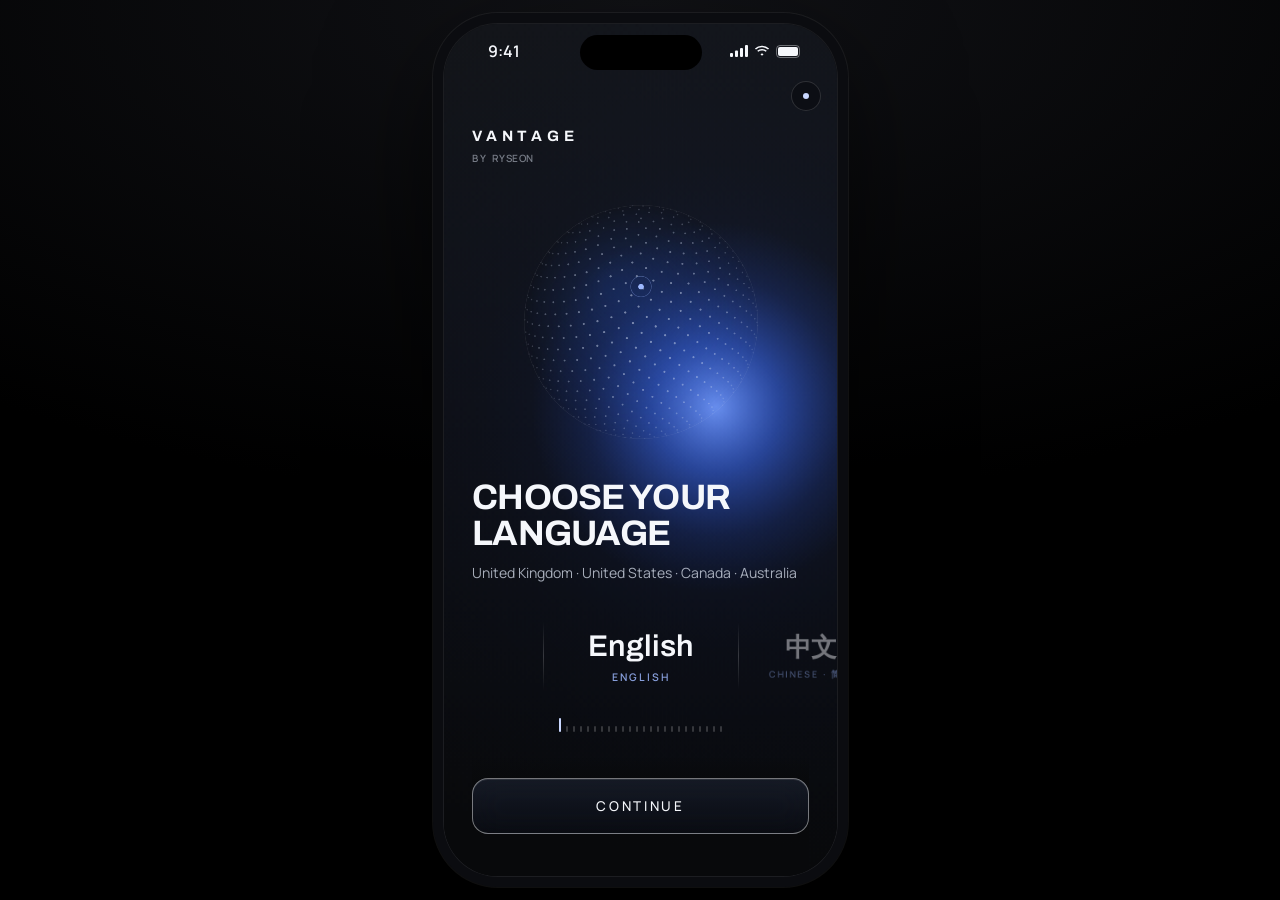
==== vantage/index.html @ ec4f2b40 "VANTAGE: tab bar aligned with the card edges Co-Authored-By: Claude Opus 5.5 <noreply@anthropic.com>" ====
<!doctype html>
<html lang="en">
<head>
<meta charset="utf-8">
<meta name="viewport" content="width=device-width,initial-scale=1,viewport-fit=cover,maximum-scale=1,user-scalable=no">
<meta name="apple-mobile-web-app-capable" content="yes">
<meta name="mobile-web-app-capable" content="yes">
<meta name="apple-mobile-web-app-status-bar-style" content="black-translucent">
<meta name="apple-mobile-web-app-title" content="VANTAGE">
<meta name="theme-color" content="#03050A">
<meta name="robots" content="noindex,nofollow">
<title>VANTAGE</title>
<link rel="manifest" href="manifest.webmanifest">
<link rel="apple-touch-icon" href="icon-180.png?v=3">
<link rel="icon" type="image/png" href="icon-192.png?v=3">
<link rel="preconnect" href="https://fonts.googleapis.com">
<link rel="preconnect" href="https://fonts.gstatic.com" crossorigin>
<link rel="stylesheet" href="https://fonts.googleapis.com/css2?family=Archivo:wght@500;600;700&family=Manrope:wght@400;500;600;700&display=swap">
<style>
/* Home-screen app on newer iPhones (Pro Max): iOS can report a viewport a little shorter than the screen, leaving a black strip at the bottom.
   Size the app to the full screen height instead (same as RYSEON, Ivan 23 Oct). */
html.vantage-fs,html.vantage-fs body{height:var(--app-h)}html.vantage-fs .stage{bottom:auto;height:var(--app-h)}
</style>
<script>
(function(){ function fit(){ try{ var sa=window.navigator.standalone||matchMedia('(display-mode: standalone)').matches; if(!sa) return;
  var port=innerHeight>=innerWidth, sh=port?Math.max(screen.height,screen.width):Math.min(screen.height,screen.width), h=Math.max(innerHeight,sh);
  var r=document.documentElement; r.style.setProperty('--app-h',h+'px'); r.classList.add('vantage-fs') }catch(e){} }
  fit(); addEventListener('resize',fit); addEventListener('orientationchange',function(){ setTimeout(fit,250) }) })();
</script>
<style>
/* VANTAGE — built on the RYSEON design system.
   Layout: desktop = sidebar + portfolio canvas; tablet = icon rail; phone = floating bottom nav (no + button). */
:root{
  --bg:#03050A; --bg-2:#060B18; --navy:#0A1430;
  --card:rgba(255,255,255,.04); --card-2:rgba(255,255,255,.065); --card-solid:#0C1019;
  --line:rgba(255,255,255,.08); --line-2:rgba(255,255,255,.14); --line-3:rgba(255,255,255,.28);
  --text:#F5F7FB; --mut:rgba(200,207,221,.82); --faint:rgba(200,207,221,.55); --ghost:rgba(200,207,221,.32);
  --blue:#1F6BFF; --blue-2:#6F98FF; --blue-3:#9DB8FF; --blue-glow:rgba(31,107,255,.24);
  --warn:#E5484D;
  --font-display:"Archivo","Helvetica Neue",Arial,sans-serif;
  --font-body:"Manrope",-apple-system,"SF Pro Text",system-ui,sans-serif;
  --r-card:20px; --r-btn:16px; --r-sm:12px;
  --ease:cubic-bezier(.2,.7,.2,1);
  color-scheme:dark;
}
*{box-sizing:border-box}
html,body{height:100%}
body{margin:0;background:var(--bg);color:var(--text);font-family:var(--font-body);font-size:15px;line-height:1.45;
  -webkit-font-smoothing:antialiased;overflow:hidden}
button{font:inherit;color:inherit;-webkit-tap-highlight-color:transparent}
button:focus-visible,a:focus-visible,input:focus-visible{outline:1.5px solid var(--blue-3);outline-offset:2px;border-radius:10px}
h1,h2,h3,h4{margin:0;text-wrap:balance}
p{margin:0}
.nb{white-space:nowrap}
.tab{font-variant-numeric:tabular-nums}
.sr{position:absolute;width:1px;height:1px;overflow:hidden;clip:rect(0 0 0 0)}

/* ---------- Living background (RYSEON aura, calmer) ---------- */
.aura{position:absolute;inset:0;z-index:0;overflow:hidden;pointer-events:none;
  background:linear-gradient(180deg,var(--navy) 0%,var(--bg-2) 34%,var(--bg) 68%,#010204 100%)}
.aura i{position:absolute;border-radius:50%;filter:blur(64px);mix-blend-mode:screen;will-change:transform,opacity}
.aura .a1{width:130%;height:60%;left:-45%;top:-24%;background:radial-gradient(closest-side,rgba(38,86,214,.55),rgba(12,40,130,.28) 55%,transparent);animation:fl1 19s ease-in-out infinite alternate,pul 12s ease-in-out infinite alternate}
.aura .a2{width:105%;height:52%;right:-55%;top:-6%;background:radial-gradient(closest-side,rgba(32,74,196,.42),rgba(10,32,110,.2) 60%,transparent);animation:fl2 21s ease-in-out infinite alternate,pul 14s ease-in-out -4s infinite alternate}
.aura .a3{width:125%;height:52%;left:-60%;top:22%;background:radial-gradient(closest-side,rgba(16,42,128,.45),transparent 72%);animation:fl3 16s ease-in-out infinite alternate}
.aura::after{content:"";position:absolute;inset:auto 0 0 0;height:55%;background:linear-gradient(180deg,transparent,rgba(2,3,7,.5))}
.aura.calm{background:linear-gradient(180deg,#070D1E 0%,var(--bg) 46%,#010204 100%)}
.aura.calm .a1{opacity:.42;animation-duration:30s,20s}.aura.calm .a2{opacity:.3}.aura.calm .a3{display:none}
@keyframes fl1{0%{transform:translate3d(0,0,0) scale(1)}50%{transform:translate3d(22%,6%,0) scale(1.1)}100%{transform:translate3d(40%,10%,0) scale(1.04)}}
@keyframes fl2{0%{transform:translate3d(0,0,0) scale(1.05)}50%{transform:translate3d(-26%,12%,0) scale(.94)}100%{transform:translate3d(-46%,14%,0) scale(1)}}
@keyframes fl3{0%{transform:translate3d(0,0,0) scale(.95)}100%{transform:translate3d(50%,4%,0) scale(1.08)}}
@keyframes pul{0%{opacity:.5}100%{opacity:1}}

/* ---------- Motion primitives ---------- */
.rise{animation:rise .9s var(--ease) both}
.d1{animation-delay:.08s}.d2{animation-delay:.5s}.d3{animation-delay:.75s}.d4{animation-delay:.95s}
@keyframes rise{from{opacity:0;transform:translateY(14px)}to{opacity:1;transform:none}}
.fade{animation:fade .45s ease both}
@keyframes fade{from{opacity:0}to{opacity:1}}
.hl .line{display:block;overflow:hidden;padding:.16em 0 .08em;margin:-.16em 0 -.08em}
.hl .li{display:inline-block;animation:lineIn 1.15s cubic-bezier(.16,.84,.24,1) both}
.hl .line:nth-child(2) .li{animation-delay:.2s}.hl .line:nth-child(3) .li{animation-delay:.4s}
@keyframes lineIn{0%{transform:translate3d(0,105%,0);opacity:0;filter:blur(8px)}60%{opacity:1}100%{transform:none;opacity:1;filter:none}}
@media (prefers-reduced-motion:reduce){*,*::before,*::after{animation-duration:.01ms!important;animation-delay:0s!important;transition-duration:.01ms!important}}

/* ---------- Type ---------- */
.display{font:700 clamp(32px,10.4cqw,42px)/.98 var(--font-display);letter-spacing:-.025em;text-transform:uppercase}
.h2{font:700 30px/1 var(--font-display);letter-spacing:-.02em;text-transform:uppercase}
.h3{font:700 19px/1.1 var(--font-display);letter-spacing:-.005em;text-transform:uppercase}
.mlabel{display:flex;align-items:center;gap:6px;font:600 10.5px/1.2 var(--font-body);letter-spacing:.18em;text-transform:uppercase;color:var(--mut)}
.mlabel.acc{color:var(--blue-2)}
.mlabel svg{width:12px;height:12px}
.sub{font:500 15px/1.5 var(--font-body);color:var(--mut)}
.muted{color:var(--mut)}.faint{color:var(--faint)}
.wm{font-weight:600;letter-spacing:.04em}
.wm .on{color:var(--faint)}

/* ---------- Buttons (RYSEON glass) ---------- */
.btn{appearance:none;width:100%;min-height:56px;border-radius:var(--r-btn);border:1px solid rgba(255,255,255,.28);background:transparent;color:var(--text);cursor:pointer;
  font:500 13.5px/1.25 var(--font-body);letter-spacing:.2em;text-transform:uppercase;display:flex;align-items:center;justify-content:center;gap:10px;padding:0 18px;
  transition:transform .15s ease,background-color .25s ease,border-color .25s ease,opacity .2s}
.btn:hover{border-color:rgba(255,255,255,.5)}
.btn:active{transform:scale(.985);background:rgba(255,255,255,.06)}
.btn-primary{border-color:rgba(255,255,255,.44);background:linear-gradient(180deg,rgba(130,165,255,.11),rgba(70,110,230,.035));-webkit-backdrop-filter:blur(16px);backdrop-filter:blur(16px);box-shadow:inset 0 1px 0 rgba(255,255,255,.1)}
.btn-primary:hover{border-color:rgba(255,255,255,.62)}
.btn-blue{border-color:var(--blue);background:var(--blue);color:#fff;box-shadow:0 10px 30px rgba(31,107,255,.28)}
.btn-blue:hover{border-color:#3C7FFF;background:#3C7FFF}
.btn-quiet{border-color:rgba(255,255,255,.22);background:rgba(255,255,255,.025);-webkit-backdrop-filter:blur(16px);backdrop-filter:blur(16px)}
.btn[disabled]{opacity:.38;pointer-events:none}
.btn svg{width:18px;height:18px;flex:none}
.btn-sm{min-height:42px;width:auto;border-radius:12px;font-size:11.5px;letter-spacing:.16em;padding:0 16px}
.link{border:0;background:none;padding:0;cursor:pointer;color:var(--blue-2);font:600 13.5px/1.2 var(--font-body)}
.link:hover{color:var(--blue-3)}
.textbtn{border:0;background:none;padding:8px 0;cursor:pointer;font:600 11px/1 var(--font-body);letter-spacing:.2em;text-transform:uppercase;color:var(--mut)}
.textbtn:hover{color:var(--text)}
.iconbtn{width:40px;height:40px;flex:none;border-radius:12px;border:1px solid var(--line);background:var(--card);display:grid;place-items:center;cursor:pointer;color:var(--text);transition:border-color .2s}
.iconbtn:hover{border-color:var(--line-2)}
.iconbtn svg{width:18px;height:18px}

/* ---------- Cards ---------- */
.card{border-radius:var(--r-card);border:1px solid var(--line);background:var(--card);padding:18px}
.card.glass{border-color:rgba(255,255,255,.12);background:linear-gradient(160deg,rgba(255,255,255,.07),rgba(255,255,255,.02) 60%);-webkit-backdrop-filter:blur(20px);backdrop-filter:blur(20px);box-shadow:inset 0 1px 0 rgba(255,255,255,.06)}
.card.focus{border-color:rgba(31,107,255,.45);background:linear-gradient(155deg,rgba(31,107,255,.22),rgba(255,255,255,.03) 58%)}
.card.tap{cursor:pointer;transition:border-color .25s ease,transform .25s var(--ease),background-color .25s}
.card.tap:hover{border-color:var(--line-2);transform:translateY(-2px)}
.card.tap:active{transform:scale(.992)}
.ai{padding:2px 0 2px 14px;box-shadow:inset 2px 0 0 rgba(127,162,255,.75)}
.ai p{margin-top:8px;font:500 15px/1.5 var(--font-body);color:#D5DBE6}
.ai .src{margin-top:8px;font:500 12px/1.3 var(--font-body);color:var(--faint)}
.hr{height:1px;background:var(--line);border:0;margin:0}

/* avatar monogram */
.ava{--s:44px;width:var(--s);height:var(--s);flex:none;border-radius:50%;display:grid;place-items:center;position:relative;overflow:hidden;
  font:700 calc(var(--s)*.34)/1 var(--font-display);letter-spacing:.01em;color:#fff;text-transform:uppercase;
  background:radial-gradient(120% 120% at 30% 20%,hsl(var(--h,222) 60% 42%),hsl(var(--h,222) 55% 16%) 70%);border:1px solid rgba(255,255,255,.16)}
.ava.lg{--s:84px}.ava.xl{--s:104px}.ava.sm{--s:32px}.ava.xs{--s:24px;border-width:1px}
.ava.locked{filter:blur(0);background:rgba(255,255,255,.05);color:var(--faint)}
.ava.ended{background:rgba(255,255,255,.04);color:var(--ghost);border-style:dashed}

/* level ladder — clean text + 5 hairline steps, no medals */
.ladder{display:flex;gap:4px}
.ladder i{width:16px;height:3px;border-radius:2px;background:rgba(255,255,255,.14)}
.ladder i.on{background:var(--blue)}
.ladder.lg i{width:28px;height:4px}
.lvl{font:700 15px/1 var(--font-display);letter-spacing:.02em;text-transform:uppercase}

/* pills */
.pill{display:inline-flex;align-items:center;gap:6px;height:24px;padding:0 10px;border-radius:12px;border:1px solid var(--line-2);font:600 10px/1 var(--font-body);letter-spacing:.14em;text-transform:uppercase;color:var(--mut);white-space:nowrap}
.pill.blue{border-color:rgba(111,152,255,.45);color:var(--blue-3);background:rgba(31,107,255,.1)}
.pill.solid{border-color:transparent;background:rgba(255,255,255,.08);color:var(--text)}
.pill .dot{width:6px;height:6px;border-radius:50%;background:currentColor}
.dotnew{width:7px;height:7px;border-radius:50%;background:var(--blue);box-shadow:0 0 0 3px rgba(31,107,255,.18);flex:none}

/* segmented control (RYSEON progress) */
.seg{display:inline-grid;grid-auto-flow:column;grid-auto-columns:1fr;gap:4px;padding:4px;border-radius:14px;border:1px solid var(--line);background:var(--card)}
.seg button{height:36px;min-width:72px;padding:0 14px;border:0;border-radius:10px;background:transparent;color:var(--mut);font:600 13.5px/1 var(--font-body);cursor:pointer;transition:background-color .25s,color .25s}
.seg button[aria-selected=true]{background:#F5F7FB;color:#0A0B0D}

/* chips */
.chips{display:flex;gap:8px;overflow-x:auto;scrollbar-width:none;padding:2px 0}
.chips::-webkit-scrollbar{display:none}
.chip{flex:none;height:36px;padding:0 14px;border-radius:18px;border:1px solid var(--line-2);background:transparent;color:var(--mut);font:600 13px/1 var(--font-body);cursor:pointer;display:flex;align-items:center;gap:8px;white-space:nowrap;transition:all .2s}
.chip:hover{color:var(--text)}
.chip[aria-pressed=true]{border-color:rgba(111,152,255,.6);color:var(--text);background:rgba(31,107,255,.14)}
.chip .ava{--s:20px;font-size:8px}

/* inputs */
.field{display:flex;align-items:center;gap:12px;height:56px;padding:0 16px;border-radius:var(--r-btn);border:1px solid var(--line-2);background:rgba(255,255,255,.04);transition:border-color .2s}
.field:focus-within{border-color:rgba(111,152,255,.7);box-shadow:0 0 0 4px rgba(31,107,255,.12)}
.field svg{width:20px;height:20px;flex:none;color:var(--mut)}
.field input{flex:1;min-width:0;border:0;background:transparent;color:var(--text);font:500 16px/1.3 var(--font-body);outline:none}
.field input::placeholder{color:var(--faint)}
.field.sm{height:46px;border-radius:14px}
.lbl-in{display:flex;flex-direction:column;gap:8px}

/* ================= ONBOARDING ================= */
.ob{position:fixed;inset:0;z-index:20;overflow:hidden}
.ob-col{position:relative;z-index:2;height:100%;max-width:460px;margin:0 auto;display:flex;flex-direction:column;
  padding:max(calc(var(--sat) + 54px),64px) max(28px,env(safe-area-inset-right,0px)) calc(var(--sab) + 34px) max(28px,env(safe-area-inset-left,0px));overflow-y:auto;scrollbar-width:none}
.ob-col::-webkit-scrollbar{display:none}
.ob-top{position:absolute;z-index:3;top:max(calc(var(--sat) + 8px),14px);left:0;right:0;height:44px;display:flex;align-items:center;justify-content:space-between;padding:0 16px;max-width:460px;margin:0 auto}
.back{width:44px;height:44px;display:grid;place-items:center;border:0;background:transparent;color:rgba(245,247,251,.6);cursor:pointer;border-radius:12px}
.back:hover{color:var(--text)}
.back svg{width:22px;height:22px}
.ob-steps{display:flex;gap:5px}
.ob-steps i{width:18px;height:3px;border-radius:2px;background:rgba(255,255,255,.14);transition:background .4s}
.ob-steps i.on{background:var(--blue)}
.ob-body{margin-top:auto;display:flex;flex-direction:column;gap:22px}
.ob-body.top{margin-top:8px}
.ob-act{margin-top:40px;display:flex;flex-direction:column;gap:12px}
.ob-foot{text-align:center;font:500 13.5px/1.4 var(--font-body);color:var(--mut);margin-top:6px}
.ob-foot .link{margin-left:6px}
.logo{display:block;width:76px;height:auto;border-radius:18px}
.logo.sm{width:40px;border-radius:10px}
.ob-brand{display:flex;align-items:center;gap:14px}
.ob-brand .wm-v{font:700 15px/1 var(--font-display);letter-spacing:.32em;text-transform:uppercase}
.ob-brand small{display:block;margin-top:6px;font:600 10px/1 var(--font-body);letter-spacing:.2em;text-transform:uppercase;color:var(--faint)}

/* language rail (RYSEON) */
.lang-head h1{font:700 clamp(30px,9cqw,38px)/1 var(--font-display);letter-spacing:-.02em;text-transform:uppercase;transition:opacity .25s}
.lang-region{margin-top:12px;min-height:20px;font-size:14px;color:var(--mut)}
.lang-rail{position:relative;margin:30px -28px 0}
.lang-track{display:flex;overflow-x:auto;scroll-snap-type:x mandatory;scrollbar-width:none;padding:6px calc(50% - 85px)}
.lang-track::-webkit-scrollbar{display:none}
.lang-item{flex:none;width:170px;scroll-snap-align:center;border:0;background:transparent;color:var(--text);cursor:pointer;display:flex;flex-direction:column;align-items:center;gap:9px;padding:10px 0;opacity:.32;transform:scale(.86);transition:opacity .3s,transform .3s}
.lang-item.on{opacity:1;transform:none}
.lang-item b{font:600 30px/1.1 var(--font-display);white-space:nowrap}
.lang-item small{font:600 10.5px/1 var(--font-body);letter-spacing:.2em;text-transform:uppercase;color:rgba(157,184,255,.85);white-space:nowrap}
.lang-rail::before,.lang-rail::after{content:"";position:absolute;top:8px;bottom:8px;width:1px;left:calc(50% - 98px);background:linear-gradient(180deg,transparent,rgba(255,255,255,.18),transparent)}
.lang-rail::after{left:auto;right:calc(50% - 98px)}
.lang-dial{display:flex;justify-content:center;align-items:flex-end;gap:5px;height:14px;margin-top:20px}
.lang-dial i{width:2px;height:6px;border-radius:1px;background:rgba(255,255,255,.18);transition:height .3s,background-color .3s}
.lang-dial i.on{height:14px;background:#C9D7FF}
.lang-globe{flex:1 1 auto;display:flex;align-items:center;justify-content:center;min-height:120px}
.lang-globe svg{width:min(300px,80%);height:auto;opacity:.9}

/* intro visual */
.ob-visual{flex:1 0 auto;display:flex;align-items:center;justify-content:center;padding:20px 0 0;min-height:180px}
.ob-visual svg{width:100%;max-width:340px;height:auto;overflow:visible}
.draw{stroke-dasharray:1;stroke-dashoffset:1;animation:draw 2.4s cubic-bezier(.45,0,.2,1) var(--d,0s) forwards}
@keyframes draw{to{stroke-dashoffset:0}}
.nodein{opacity:0;animation:fade .8s ease var(--d,0s) forwards}
.concepts{position:relative;list-style:none;margin:4px 0 0;padding:0 0 0 22px;display:flex;flex-direction:column;gap:12px}
.concepts::before{content:"";position:absolute;left:3.5px;top:7px;bottom:7px;width:1px;background:linear-gradient(180deg,rgba(157,184,255,.55),rgba(245,247,251,.12));transform-origin:top;animation:rail .9s linear .9s both}
@keyframes rail{from{transform:scaleY(0)}to{transform:none}}
.concepts li{position:relative;font:600 12.5px/1.2 var(--font-body);letter-spacing:.16em;text-transform:uppercase;color:rgba(214,220,232,.9);animation:rise .9s var(--ease) both;animation-delay:calc(1s + var(--i,0)*.2s)}
.concepts li::before{content:"";position:absolute;left:-22px;top:3px;width:8px;height:8px;border-radius:50%;background:var(--bg);box-shadow:inset 0 0 0 1.5px var(--blue-3)}

/* role cards */
.roles{display:grid;grid-template-columns:1fr 1fr;gap:12px}
.role{position:relative;display:flex;flex-direction:column;align-items:flex-start;gap:12px;min-height:132px;padding:16px;border-radius:20px;border:1px solid var(--line-2);
  background:rgba(255,255,255,.03);-webkit-backdrop-filter:blur(16px);backdrop-filter:blur(16px);cursor:pointer;text-align:left;transition:border-color .25s,background-color .25s,transform .2s}
.role:hover{border-color:rgba(255,255,255,.3)}
.role svg{width:24px;height:24px;color:var(--text);opacity:.9}
.role b{margin-top:auto;font:700 16px/1 var(--font-display);letter-spacing:.04em;text-transform:uppercase}
.role span{font:500 12.5px/1.35 var(--font-body);color:var(--mut)}
.role[aria-checked=true]{border-color:rgba(111,152,255,.75);background:linear-gradient(155deg,rgba(31,107,255,.22),rgba(255,255,255,.03) 62%)}
.role[aria-checked=true] svg{color:var(--blue-3)}
.role .tick{position:absolute;top:14px;right:14px;width:20px;height:20px;border-radius:50%;border:1px solid var(--line-2);display:grid;place-items:center}
.role[aria-checked=true] .tick{background:var(--blue);border-color:var(--blue)}
.role .tick svg{width:12px;height:12px;opacity:0;color:#fff}
.role[aria-checked=true] .tick svg{opacity:1}
.note{font:500 12.5px/1.45 var(--font-body);color:var(--faint)}

/* how it works */
.how{list-style:none;margin:0;padding:0;display:flex;flex-direction:column;position:relative}
.how::before{content:"";position:absolute;left:21px;top:30px;bottom:30px;width:1px;background:linear-gradient(180deg,rgba(111,152,255,.6),rgba(111,152,255,.12));transform-origin:top;animation:rail 1.2s ease .6s both}
.how li{display:flex;gap:18px;align-items:flex-start;padding:12px 0;animation:rise .9s var(--ease) both;animation-delay:calc(.4s + var(--i)*.22s)}
.how .n{position:relative;z-index:1;width:43px;height:43px;flex:none;border-radius:50%;display:grid;place-items:center;background:var(--bg-2);border:1px solid rgba(111,152,255,.5);color:var(--blue-3)}
.how .n svg{width:19px;height:19px}
.how b{display:block;font:700 22px/1 var(--font-display);text-transform:uppercase;letter-spacing:-.005em;margin-top:3px}
.how p{margin-top:6px;font:500 14.5px/1.45 var(--font-body);color:var(--mut)}
.control{display:flex;gap:14px;align-items:flex-start;padding:18px;border-radius:20px;border:1px solid rgba(31,107,255,.45);background:linear-gradient(155deg,rgba(31,107,255,.2),rgba(255,255,255,.02) 62%)}
.control svg{width:26px;height:26px;flex:none;color:var(--blue-3);margin-top:2px}
.control b{display:block;font:700 18px/1.05 var(--font-display);text-transform:uppercase;letter-spacing:.01em}
.control p{margin-top:7px;font:500 13.5px/1.45 var(--font-body);color:var(--mut)}

/* auth */
.btn-auth{position:relative;letter-spacing:.12em;font-size:13px;padding-left:50px}
.btn-auth .ico{position:absolute;left:20px;width:19px;height:19px}

/* search results */
.results{display:flex;flex-direction:column;gap:10px}
.res{display:flex;align-items:center;gap:14px;padding:14px;border-radius:18px;border:1px solid var(--line);background:var(--card);cursor:pointer;text-align:left;width:100%;transition:border-color .2s,background-color .2s}
.res:hover{border-color:var(--line-2);background:var(--card-2)}
.res .t{flex:1;min-width:0}
.res b{display:block;font:600 16px/1.2 var(--font-body)}
.res small{display:block;margin-top:4px;font:500 13px/1.3 var(--font-body);color:var(--mut);white-space:nowrap;overflow:hidden;text-overflow:ellipsis}
.res .id{font:600 10.5px/1 var(--font-body);letter-spacing:.14em;color:var(--faint);margin-top:6px;display:block}
.res .chev{width:18px;height:18px;color:var(--faint);flex:none}
.res .st{flex:none}
.empty-s{padding:26px 18px;border-radius:20px;border:1px dashed var(--line-2);text-align:center;display:flex;flex-direction:column;align-items:center;gap:10px}
.empty-s svg{width:30px;height:30px;color:var(--mut)}
.empty-s b{font:700 18px/1.1 var(--font-display);text-transform:uppercase}
.empty-s p{font:500 14px/1.45 var(--font-body);color:var(--mut);max-width:34ch}

/* identity card (pre-approval) */
.idcard{padding:20px;border-radius:22px;border:1px solid rgba(255,255,255,.12);background:linear-gradient(160deg,rgba(255,255,255,.07),rgba(255,255,255,.02) 60%)}
.idcard .who{display:flex;align-items:center;gap:16px}
.idcard .nm{font:700 22px/1.05 var(--font-display);text-transform:uppercase;letter-spacing:-.01em}
.idcard .tag{display:block;margin-top:7px;font:600 10.5px/1 var(--font-body);letter-spacing:.2em;text-transform:uppercase;color:rgba(157,184,255,.85)}
.idcard dl{display:grid;grid-template-columns:1fr 1fr;gap:14px 18px;margin:18px 0 0;padding-top:16px;border-top:1px solid var(--line)}
.idcard dt{font:600 10.5px/1 var(--font-body);letter-spacing:.18em;text-transform:uppercase;color:var(--faint);margin-bottom:6px}
.idcard dd{margin:0;font-size:15px;line-height:1.3}
.relgrid{display:grid;grid-template-columns:1fr 1fr;gap:10px}
.rel{height:52px;border-radius:14px;border:1px solid var(--line-2);background:rgba(255,255,255,.025);cursor:pointer;font:600 12px/1 var(--font-body);letter-spacing:.16em;text-transform:uppercase;color:var(--mut);transition:all .2s}
.rel[aria-checked=true]{border-color:rgba(111,152,255,.75);color:var(--text);background:rgba(31,107,255,.16)}

/* waiting / connected states */
.state{display:flex;flex-direction:column;align-items:center;text-align:center;gap:18px}
.orbit{position:relative;width:180px;height:180px;display:grid;place-items:center;margin:0 auto}
.orbit .ava{--s:96px}
.orbit .ring{position:absolute;inset:0;border-radius:50%;border:1px solid rgba(111,152,255,.4);animation:ring 3.4s ease-out infinite}
.orbit .ring:nth-child(2){animation-delay:1.13s}.orbit .ring:nth-child(3){animation-delay:2.26s}
@keyframes ring{0%{transform:scale(.55);opacity:.8}100%{transform:scale(1.15);opacity:0}}
.orbit .lock{position:absolute;right:38px;bottom:38px;width:30px;height:30px;border-radius:50%;background:var(--bg-2);border:1px solid var(--line-2);display:grid;place-items:center;z-index:2}
.orbit .lock svg{width:14px;height:14px;color:var(--mut)}
.orbit.done .ring{border-color:rgba(111,152,255,.7);animation:none;transform:scale(.72);opacity:1}
.orbit.done .ring:nth-child(2){transform:scale(.9);opacity:.35}.orbit.done .ring:nth-child(3){transform:scale(1.08);opacity:.12}
.orbit .ok{position:absolute;right:38px;bottom:38px;width:30px;height:30px;border-radius:50%;background:var(--blue);display:grid;place-items:center;z-index:2;animation:pop .6s var(--ease) .3s both}
.orbit .ok svg{width:15px;height:15px;color:#fff}
@keyframes pop{from{transform:scale(0)}to{transform:scale(1)}}
.locked-list{width:100%;display:flex;flex-direction:column;border-radius:18px;border:1px solid var(--line);overflow:hidden;text-align:left}
.locked-list div{display:flex;align-items:center;justify-content:space-between;gap:12px;padding:13px 16px;border-top:1px solid var(--line);font:500 14px/1.2 var(--font-body);color:var(--faint)}
.locked-list div:first-child{border-top:0}
.locked-list i{display:block;height:8px;width:var(--w,60px);border-radius:4px;background:rgba(255,255,255,.06)}
.locked-list svg{width:14px;height:14px;color:var(--ghost)}

/* ================= APP SHELL ================= */
.shell{position:fixed;inset:0;z-index:5;display:grid;grid-template-columns:256px 1fr}
.side{position:relative;z-index:3;display:flex;flex-direction:column;gap:6px;padding:calc(var(--sat) + 22px) 14px 18px max(14px,env(safe-area-inset-left,0px));border-right:1px solid var(--line);background:rgba(4,7,15,.72);-webkit-backdrop-filter:blur(24px);backdrop-filter:blur(24px);overflow-y:auto;scrollbar-width:none}
.side::-webkit-scrollbar{display:none}
.side-brand{display:flex;align-items:center;gap:12px;padding:4px 8px 22px}
.side-brand .wm-v{font:700 13.5px/1 var(--font-display);letter-spacing:.3em;text-transform:uppercase}
.side-brand small{display:block;margin-top:5px;font:600 9.5px/1 var(--font-body);letter-spacing:.18em;text-transform:uppercase;color:var(--faint)}
.snav{display:flex;flex-direction:column;gap:2px}
.snav button{display:flex;align-items:center;gap:14px;height:46px;padding:0 12px;border:0;border-radius:12px;background:transparent;color:rgba(200,207,221,.66);font:600 14px/1 var(--font-body);cursor:pointer;text-align:left;transition:color .2s,background-color .2s}
.snav button:hover{color:var(--text);background:rgba(255,255,255,.03)}
.snav button[aria-current=page]{color:var(--blue-2)}
.snav svg{width:22px;height:22px;flex:none}
.snav .cnt{margin-left:auto;font:600 11.5px/1 var(--font-body);color:var(--faint)}
.snav .ava{--s:22px;font-size:8px}
.snav button[aria-current=page] .ava{border-color:var(--blue-2)}
.side-sec{margin-top:22px;padding:0 12px 8px;display:flex;align-items:center;justify-content:space-between}
.side-list{display:flex;flex-direction:column;gap:2px}
.side-list button{display:flex;align-items:center;gap:11px;padding:7px 10px;border:0;border-radius:12px;background:transparent;cursor:pointer;text-align:left;color:var(--mut);transition:background-color .2s,color .2s}
.side-list button:hover{background:rgba(255,255,255,.03);color:var(--text)}
.side-list button[aria-current=true]{background:rgba(31,107,255,.12);color:var(--text)}
.side-list .ava{--s:30px}
.side-list .t{min-width:0;flex:1}
.side-list b{display:block;font:600 13.5px/1.2 var(--font-body);white-space:nowrap;overflow:hidden;text-overflow:ellipsis}
.side-list small{display:block;font:500 11.5px/1.2 var(--font-body);color:var(--faint);white-space:nowrap;overflow:hidden;text-overflow:ellipsis;margin-top:2px}
.side-list .pend{opacity:.7}
.side-req{margin-top:10px;display:flex;align-items:center;gap:10px;height:42px;padding:0 12px;border-radius:12px;border:1px dashed var(--line-2);background:transparent;color:var(--mut);cursor:pointer;font:600 12.5px/1 var(--font-body);transition:all .2s}
.side-req:hover{color:var(--text);border-color:var(--line-3)}
.side-req svg{width:16px;height:16px}
.side-foot{margin-top:auto;padding:18px 10px 0;font:500 11.5px/1.45 var(--font-body);color:var(--faint)}
.side-foot b{color:var(--mut);font-weight:600}

.main{position:relative;z-index:2;overflow-y:auto;overflow-x:hidden;scroll-behavior:smooth;-webkit-overflow-scrolling:touch}
.page{max-width:1180px;margin:0 auto;padding-block:calc(var(--sat) + 34px) 64px;padding-left:max(40px,env(safe-area-inset-left,0px));padding-right:max(40px,env(safe-area-inset-right,0px));display:flex;flex-direction:column;gap:22px}
.page.narrow{max-width:760px}
.ptop{display:flex;align-items:flex-end;justify-content:space-between;gap:16px;flex-wrap:wrap}
.ptop .t{min-width:0}
.ptitle{font:700 38px/1 var(--font-display);letter-spacing:-.02em;text-transform:uppercase}
.psub{margin-top:9px;font:500 15px/1.4 var(--font-body);color:var(--mut)}
.sec-h{display:flex;align-items:baseline;justify-content:space-between;gap:12px;margin-top:10px}
.sec-h .h3{font-size:18px}

/* bottom nav (phone) — RYSEON hnav, five tabs, no + */
.bnav{display:none;position:fixed;z-index:30;left:max(14px,env(safe-area-inset-left,0px));right:max(14px,env(safe-area-inset-right,0px));bottom:calc(var(--sab) + 14px);height:64px;padding:0 4px;border-radius:32px;border:1px solid var(--line);
  background:rgba(22,23,27,.74);-webkit-backdrop-filter:blur(24px) saturate(140%);backdrop-filter:blur(24px) saturate(140%);box-shadow:0 10px 30px rgba(0,0,0,.4)}
.bnav button{flex:1;display:flex;flex-direction:column;align-items:center;justify-content:center;gap:5px;border:0;background:transparent;cursor:pointer;color:rgba(200,207,221,.6);font:600 10px/1 var(--font-body);letter-spacing:.02em;transition:color .2s;min-width:0}
.bnav svg{width:22px;height:22px}
.bnav button[aria-current=page]{color:var(--blue-2)}
.bnav .ava{--s:23px;font-size:8.5px}
.bnav button[aria-current=page] .ava{border-color:var(--blue-2)}
.mtop{display:none}

/* tablet: icon rail */
@container (max-width:1100px){
  .shell{grid-template-columns:84px 1fr}
  .side{padding-left:10px;padding-right:10px;align-items:center}
  .side-brand{padding:0 0 18px}.side-brand .t{display:none}
  .snav button{flex-direction:column;justify-content:center;gap:6px;height:62px;width:64px;padding:0;font-size:10px}
  .snav .cnt,.side-sec,.side-list .t,.side-foot,.side-req span{display:none}
  .side-list button{padding:6px;justify-content:center}
  .side-list{margin-top:14px;padding-top:14px;border-top:1px solid var(--line)}
  .side-req{width:44px;padding:0;justify-content:center}
  .page{padding-left:max(28px,env(safe-area-inset-left,0px));padding-right:max(28px,env(safe-area-inset-right,0px))}
}
/* phone */
@container (max-width:760px){
  body{font-size:14.5px}
  .shell{grid-template-columns:1fr}
  .side{display:none}
  .bnav{display:flex}
  .page{padding-block:calc(var(--sat) + 18px) calc(var(--sab) + 110px);padding-left:max(18px,env(safe-area-inset-left,0px));padding-right:max(18px,env(safe-area-inset-right,0px));gap:18px}
  .ptitle{font-size:32px}
  .mtop{display:flex;align-items:center;justify-content:space-between;gap:10px;min-height:40px}
  .mtop .logo{width:32px;border-radius:8px}
  .h2{font-size:26px}
}

/* ================= HOME ================= */
.greet{font:600 13px/1.25 var(--font-body);letter-spacing:.16em;text-transform:uppercase}
.home-hero{display:flex;align-items:flex-end;justify-content:space-between;gap:20px;flex-wrap:wrap}
.count{display:flex;align-items:baseline;gap:12px}
.count b{font:700 64px/.9 var(--font-display);letter-spacing:-.03em;font-variant-numeric:tabular-nums}
.count span{font:600 12px/1 var(--font-body);letter-spacing:.2em;text-transform:uppercase;color:var(--mut)}
.glance{display:grid;grid-template-columns:1.35fr 1fr 1fr;gap:12px}
.gl{display:flex;flex-direction:column;gap:12px;padding:18px 18px 16px;border-radius:20px;border:1px solid var(--line);background:var(--card);text-align:left;cursor:pointer;transition:border-color .2s}
.gl:hover{border-color:var(--line-2)}
.gl.focus{border-color:rgba(31,107,255,.45);background:linear-gradient(155deg,rgba(31,107,255,.2),rgba(255,255,255,.03) 58%)}
.gl .row{display:flex;gap:22px;flex-wrap:wrap}
.gl .kv b{display:block;font:700 30px/1 var(--font-display);font-variant-numeric:tabular-nums}
.gl .kv span{display:block;margin-top:6px;font:500 13px/1.2 var(--font-body);color:var(--mut)}
.gl .big{font:700 30px/1 var(--font-display);font-variant-numeric:tabular-nums}
.gl .big small{font:500 14px/1.2 var(--font-body);color:var(--mut);margin-left:8px;letter-spacing:0}
.gl .ln{font:500 13px/1.4 var(--font-body);color:var(--mut)}
@container (max-width:900px){.glance{grid-template-columns:1fr 1fr}.glance .gl:first-child{grid-column:1/-1}}
@container (max-width:760px){.count b{font-size:52px}}

/* athlete cards */
.agrid{display:grid;grid-template-columns:repeat(auto-fill,minmax(300px,1fr));gap:14px}
.acard{position:relative;display:flex;flex-direction:column;gap:16px;padding:18px;border-radius:22px;border:1px solid var(--line);background:linear-gradient(170deg,rgba(255,255,255,.055),rgba(255,255,255,.015) 70%);cursor:pointer;text-align:left;
  transition:border-color .3s,transform .3s var(--ease),box-shadow .3s;overflow:hidden}
.acard::before{content:"";position:absolute;inset:-1px;border-radius:inherit;background:radial-gradient(80% 60% at 10% 0%,rgba(31,107,255,.14),transparent 60%);opacity:0;transition:opacity .35s;pointer-events:none}
.acard:hover{border-color:rgba(111,152,255,.35);transform:translateY(-3px);box-shadow:0 18px 40px rgba(0,0,0,.35)}
.acard:hover::before{opacity:1}
.acard .who{position:relative;display:flex;align-items:center;gap:14px}
.acard .who .t{min-width:0;flex:1}
.acard .nm{display:block;font:700 20px/1.05 var(--font-display);text-transform:uppercase;letter-spacing:-.01em;white-space:nowrap;overflow:hidden;text-overflow:ellipsis}
.acard .meta{display:block;margin-top:6px;font:500 13px/1.3 var(--font-body);color:var(--mut);white-space:nowrap;overflow:hidden;text-overflow:ellipsis}
.acard .lvl{white-space:nowrap}
.acard .lvrow{position:relative;display:flex;align-items:center;justify-content:space-between;gap:10px;padding:12px 0 0;border-top:1px solid var(--line)}
.acard .facts{position:relative;display:grid;grid-template-columns:1fr 1fr;gap:12px}
.fact .mlabel{font-size:9.5px;margin-bottom:6px;color:var(--faint)}
.fact b{display:block;font:600 14px/1.25 var(--font-body)}
.fact span{display:block;font:500 12.5px/1.3 var(--font-body);color:var(--mut);margin-top:2px}
.fact.match b{color:var(--text)}
.acard .trend{font:600 12px/1 var(--font-body);color:var(--blue-2)}
.acard .trend.st{color:var(--mut)}
.acard.feature{padding:24px;gap:20px}
.acard.feature .nm{font-size:28px}
.acard.feature .ava{--s:72px}
.spark{width:84px;height:26px;display:block}
.spark path.l{fill:none;stroke:var(--blue-2);stroke-width:1.6;stroke-linecap:round;stroke-linejoin:round}
.spark path.a{fill:url(#sg);opacity:.5}
.spark circle{fill:var(--text)}

/* status rows (pending / declined / ended) */
.req{display:flex;align-items:center;gap:14px;padding:14px 16px;border-radius:18px;border:1px solid var(--line);background:rgba(255,255,255,.02)}
.req .t{flex:1;min-width:0}
.req b{display:block;font:600 15px/1.2 var(--font-body)}
.req p{margin-top:4px;font:500 13px/1.4 var(--font-body);color:var(--mut)}
.req .acts{display:flex;gap:6px;flex:none}
.req.pending{border-style:dashed;border-color:rgba(111,152,255,.35)}
.reqs{display:flex;flex-direction:column;gap:10px}

/* list view rows */
.alist{display:flex;flex-direction:column;border-radius:20px;border:1px solid var(--line);overflow:hidden;background:var(--card)}
.arow{display:grid;grid-template-columns:minmax(220px,1.6fr) 1fr 1.2fr 1.2fr 92px 20px;align-items:center;gap:16px;padding:12px 18px;border:0;border-top:1px solid var(--line);background:transparent;text-align:left;cursor:pointer;color:var(--text);transition:background-color .2s}
.arow:first-child{border-top:0}
.arow:hover{background:rgba(255,255,255,.03)}
.arow .who{display:flex;align-items:center;gap:12px;min-width:0}
.arow .who b{display:block;font:600 14.5px/1.2 var(--font-body);white-space:nowrap;overflow:hidden;text-overflow:ellipsis}
.arow .who small,.arow .c small{display:block;font:500 12px/1.3 var(--font-body);color:var(--faint);white-space:nowrap;overflow:hidden;text-overflow:ellipsis;margin-top:2px}
.arow .c{min-width:0;font:500 13.5px/1.3 var(--font-body)}
.arow .c span{display:block;white-space:nowrap;overflow:hidden;text-overflow:ellipsis}
.arow .ava{--s:36px}
.arow svg.chev{width:16px;height:16px;color:var(--faint)}
.arow.head{cursor:default;padding-block:10px;background:rgba(255,255,255,.015)}
.arow.head:hover{background:rgba(255,255,255,.015)}
@container (max-width:900px){.arow{grid-template-columns:1fr auto 20px}.arow .c.hide-m{display:none}}
.toolbar{display:flex;gap:10px;align-items:center;flex-wrap:wrap}
.toolbar .field{flex:1 1 260px;max-width:420px}
.toolbar .grow{flex:1}

/* ================= ATHLETE PROFILE ================= */
.switcher{display:flex;align-items:center;gap:8px;overflow-x:auto;scrollbar-width:none;padding:2px}
.switcher::-webkit-scrollbar{display:none}
.switcher button{flex:none;border:0;background:transparent;padding:0;cursor:pointer;border-radius:50%;transition:transform .2s,opacity .2s;opacity:.55}
.switcher button:hover{opacity:.9}
.switcher button[aria-current=true]{opacity:1}
.switcher button[aria-current=true] .ava{box-shadow:0 0 0 2px var(--bg),0 0 0 3.5px var(--blue)}
.switcher .ava{--s:34px}
.ahead{position:relative;display:grid;grid-template-columns:auto 1fr auto;gap:24px;align-items:center;padding:26px;border-radius:26px;border:1px solid rgba(255,255,255,.1);overflow:hidden;
  background:radial-gradient(90% 140% at 0% 0%,rgba(31,107,255,.2),transparent 55%),linear-gradient(170deg,rgba(255,255,255,.055),rgba(255,255,255,.012) 70%)}
.ahead .nm{font:700 40px/.98 var(--font-display);text-transform:uppercase;letter-spacing:-.025em}
.ahead .meta{margin-top:10px;font:500 15px/1.4 var(--font-body);color:var(--mut)}
.ahead .meta b{color:var(--text);font-weight:600}
.ahead .tags{display:flex;flex-wrap:wrap;gap:6px;margin-top:14px}
.ahead .lv{display:flex;flex-direction:column;align-items:flex-end;gap:10px;text-align:right}
.ahead .lv .lvl{font-size:24px}
.ahead .lv .mlabel{justify-content:flex-end}
@container (max-width:900px){.ahead{grid-template-columns:auto 1fr;padding:20px;gap:16px}.ahead .lv{grid-column:1/-1;flex-direction:row;align-items:center;justify-content:space-between;text-align:left;padding-top:14px;border-top:1px solid var(--line)}.ahead .nm{font-size:30px}}
@container (max-width:760px){.ahead .ava.xl{--s:72px}.ahead .nm{font-size:26px}.ahead .meta{font-size:13.5px}}
.atabs{position:sticky;top:8px;z-index:4;padding:5px;border-radius:16px;border:1px solid var(--line);background:rgba(6,10,22,.72);-webkit-backdrop-filter:blur(20px);backdrop-filter:blur(20px);display:flex;gap:4px;overflow-x:auto;scrollbar-width:none}
.atabs::-webkit-scrollbar{display:none}
.atabs button{flex:none;height:40px;padding:0 16px;border-radius:12px;border:1px solid transparent;background:transparent;color:var(--mut);font:600 13.5px/1 var(--font-body);cursor:pointer;transition:all .2s}
.atabs button:hover{color:var(--text)}
.atabs button[aria-selected=true]{color:var(--text);border-color:var(--line-2);background:rgba(255,255,255,.07)}
.atabs button[aria-selected=true]::after{content:"";display:block;height:2px;margin:6px auto 0;width:16px;border-radius:2px;background:var(--blue)}
.atabs button{display:flex;flex-direction:column;align-items:center;justify-content:center}
.atabs button::after{content:"";display:block;height:2px;margin:6px auto 0;width:16px;border-radius:2px;background:transparent}

.grid2{display:grid;grid-template-columns:1.4fr 1fr;gap:14px}
.grid3{display:grid;grid-template-columns:repeat(3,1fr);gap:14px}
.grid4{display:grid;grid-template-columns:repeat(4,1fr);gap:12px}
.col{display:flex;flex-direction:column;gap:14px;min-width:0}
@container (max-width:1000px){.grid2{grid-template-columns:1fr}.grid4{grid-template-columns:1fr 1fr}}
@container (max-width:640px){.grid3{grid-template-columns:1fr}}
.stat .v{font:700 30px/1 var(--font-display);font-variant-numeric:tabular-nums;margin-top:12px}
.stat .v small{font:500 13.5px/1 var(--font-body);color:var(--mut);margin-left:5px;letter-spacing:0}
.stat .d{margin-top:7px;font:500 12.5px/1.35 var(--font-body);color:var(--mut)}
.stat .d.up{color:var(--blue-2)}
.stat.off .v{font:600 14px/1.3 var(--font-body);color:var(--faint)}

/* timeline list */
.tl{display:flex;flex-direction:column}
.tl .it{display:grid;grid-template-columns:62px 14px 1fr;gap:12px;align-items:start;padding:10px 0}
.tl .tm{font:600 14px/1.2 var(--font-body);font-variant-numeric:tabular-nums;padding-top:1px}
.tl .tm small{display:block;font:500 11.5px/1.2 var(--font-body);color:var(--faint);margin-top:3px}
.tl .mk{position:relative;height:100%;display:flex;justify-content:center}
.tl .mk::before{content:"";width:9px;height:9px;border-radius:50%;margin-top:5px;box-shadow:inset 0 0 0 1.5px var(--mut)}
.tl .it:not(:last-child) .mk::after{content:"";position:absolute;top:18px;bottom:-14px;width:1px;background:var(--line)}
.tl .it.m .mk::before{background:var(--blue);box-shadow:none}
.tl .it.r .mk::before{box-shadow:inset 0 0 0 1.5px var(--blue-3)}
.tl .it.l .mk::before{box-shadow:inset 0 0 0 1.5px var(--faint);background:rgba(255,255,255,.06)}
.tl .it.past{opacity:.5}
.tl .it.now .tm{color:var(--blue-2)}
.tl b{display:block;font:600 15px/1.25 var(--font-body)}
.tl p{margin-top:3px;font:500 13px/1.35 var(--font-body);color:var(--mut)}
.tl .who{display:flex;align-items:center;gap:8px;margin-top:6px;font:500 12.5px/1 var(--font-body);color:var(--mut)}
.tl .who .ava{--s:20px;font-size:7.5px}

/* next match */
.nm-card .vs{display:flex;align-items:center;gap:14px;margin-top:14px}
.nm-card .vs b{font:700 22px/1.05 var(--font-display);text-transform:uppercase;letter-spacing:-.01em}
.nm-card .when{margin-top:10px;font:500 14px/1.4 var(--font-body);color:var(--mut)}
.nm-card .when b{color:var(--text);font-weight:600}

/* drive */
.drive .v{display:flex;align-items:baseline;gap:10px;margin-top:12px}
.drive .v b{font:700 46px/.9 var(--font-display);font-variant-numeric:tabular-nums;letter-spacing:-.02em}
.drive .v span{font:600 13px/1 var(--font-body);color:var(--blue-2)}
.drive .v span.st{color:var(--mut)}
.drive svg{display:block;width:100%;height:70px;margin-top:14px}

/* locked section */
.lockbox{display:flex;align-items:flex-start;gap:14px;padding:18px;border-radius:20px;border:1px dashed var(--line-2);background:rgba(255,255,255,.015)}
.lockbox svg{width:22px;height:22px;flex:none;color:var(--mut);margin-top:1px}
.lockbox b{display:block;font:600 15px/1.25 var(--font-body)}
.lockbox p{margin-top:5px;font:500 13.5px/1.45 var(--font-body);color:var(--mut)}
.mini-lock{display:inline-flex;align-items:center;gap:6px;font:500 13px/1.3 var(--font-body);color:var(--faint)}
.mini-lock svg{width:13px;height:13px}

/* charts */
.chart{margin-top:14px}
.chart svg{display:block;width:100%;height:auto;overflow:visible}
.chart .gl{stroke:var(--line);stroke-width:1;stroke-dasharray:2 4}
.chart .gl.base{stroke-dasharray:none}
.chart .gt{font:500 10.5px var(--font-body);fill:var(--faint)}
.chart .bar{fill:rgba(255,255,255,.16)}
.chart .bar.on{fill:var(--blue)}
.chart .ln{fill:none;stroke:var(--blue-2);stroke-width:2;stroke-linejoin:round;stroke-linecap:round}
.chart .ar{fill:url(#ag)}
.chart .pt{fill:var(--text)}
.chart .lb{font:500 11px var(--font-body);fill:var(--faint);text-anchor:middle}
.chart .vl{font:600 11px var(--font-body);fill:var(--text);text-anchor:middle}

/* development metrics */
.mets{display:grid;grid-template-columns:repeat(3,1fr);gap:12px}
@container (max-width:900px){.mets{grid-template-columns:1fr 1fr}}
@container (max-width:480px){.mets{grid-template-columns:1fr}}
.met{padding:16px;border-radius:18px;border:1px solid var(--line);background:var(--card)}
.met .top{display:flex;justify-content:space-between;align-items:baseline;gap:8px}
.met .top b{font:700 26px/1 var(--font-display);font-variant-numeric:tabular-nums}
.met .bar{margin-top:12px;height:4px;border-radius:2px;background:rgba(255,255,255,.08);overflow:hidden}
.met .bar i{display:block;height:100%;border-radius:2px;background:var(--blue);transform-origin:left;animation:grow 1.1s var(--ease) both}
@keyframes grow{from{transform:scaleX(0)}}
.met .tr{margin-top:10px;font:600 12px/1.2 var(--font-body);color:var(--blue-2)}
.met .tr.st{color:var(--mut)}
.met .tr.mo{color:#C9D3E6}

.levels{display:grid;grid-template-columns:repeat(5,1fr);gap:6px;margin-top:16px}
.levels div{display:flex;flex-direction:column;gap:10px}
.levels i{height:4px;border-radius:2px;background:rgba(255,255,255,.1)}
.levels .on i{background:var(--blue)}
.levels .cur i{background:linear-gradient(90deg,var(--blue),var(--blue-3))}
.levels span{font:600 10px/1.25 var(--font-body);letter-spacing:.12em;text-transform:uppercase;color:var(--faint)}
.levels .on span{color:var(--mut)}.levels .cur span{color:var(--text)}
.lvhist{margin-top:16px;display:flex;flex-direction:column;border-top:1px solid var(--line)}
.lvhist div{display:flex;justify-content:space-between;gap:12px;padding:11px 0;border-bottom:1px solid var(--line);font:500 13.5px/1.3 var(--font-body)}
.lvhist span{color:var(--mut)}

/* rows list (performance / learning / reports) */
.rows{display:flex;flex-direction:column}
.rows .r{display:flex;align-items:center;gap:14px;padding:13px 0;border-top:1px solid var(--line)}
.rows .r:first-child{border-top:0}
.rows .r .t{flex:1;min-width:0}
.rows .r b{display:block;font:600 14.5px/1.25 var(--font-body)}
.rows .r small{display:block;margin-top:3px;font:500 12.5px/1.3 var(--font-body);color:var(--mut)}
.rows .r .v{font:600 14px/1.2 var(--font-body);font-variant-numeric:tabular-nums;text-align:right;flex:none}
.rows .r .v small{color:var(--faint)}
.rows .r .ic{width:36px;height:36px;flex:none;border-radius:11px;display:grid;place-items:center;background:rgba(255,255,255,.05);border:1px solid var(--line)}
.rows .r .ic svg{width:17px;height:17px;color:var(--mut)}
.rows button.r{width:100%;border-left:0;border-right:0;border-bottom:0;background:transparent;text-align:left;cursor:pointer;color:var(--text);padding-inline:4px;border-radius:0;transition:background-color .2s}
.rows button.r:hover{background:rgba(255,255,255,.025)}
.rows .r svg.chev{width:16px;height:16px;color:var(--faint);flex:none}
.res-w{font-weight:700}

/* schedule */
.schedbar{display:flex;align-items:center;gap:10px;flex-wrap:wrap}
.datenav{display:flex;align-items:center;gap:6px}
.datenav b{min-width:180px;text-align:center;font:600 14.5px/1 var(--font-body)}
@container (max-width:760px){.datenav b{min-width:0;flex:1}.datenav{flex:1 1 100%}}
.legend{display:flex;gap:14px;flex-wrap:wrap;font:500 12px/1 var(--font-body);color:var(--mut)}
.legend span{display:flex;align-items:center;gap:6px}
.legend i{width:9px;height:9px;border-radius:50%;box-shadow:inset 0 0 0 1.5px var(--mut)}
.legend i.m{background:var(--blue);box-shadow:none}
.legend i.r{box-shadow:inset 0 0 0 1.5px var(--blue-3)}
.legend i.l{background:rgba(255,255,255,.08);box-shadow:inset 0 0 0 1.5px var(--faint)}
.wk{overflow-x:auto;border-radius:20px;border:1px solid var(--line);background:var(--card)}
.wk table{width:100%;min-width:860px;border-collapse:collapse;table-layout:fixed}
.wk th{padding:12px 10px;font:600 10.5px/1.2 var(--font-body);letter-spacing:.14em;text-transform:uppercase;color:var(--faint);text-align:left;border-bottom:1px solid var(--line)}
.wk th.today{color:var(--blue-2)}
.wk th:first-child{width:190px}
.wk td{padding:8px;vertical-align:top;border-bottom:1px solid var(--line);border-left:1px solid var(--line)}
.wk tr:last-child td{border-bottom:0}
.wk td:first-child{border-left:0;padding:12px}
.wk td.today{background:rgba(31,107,255,.05)}
.wk .ath{display:flex;align-items:center;gap:10px;min-width:0;cursor:pointer;background:none;border:0;padding:0;text-align:left;color:var(--text)}
.wk .ath .ava{--s:28px}
.wk .ath b{display:block;font:600 13px/1.2 var(--font-body);white-space:nowrap;overflow:hidden;text-overflow:ellipsis}
.wk .ath small{display:block;font:500 11px/1.2 var(--font-body);color:var(--faint)}
.ev{display:block;margin-bottom:5px;padding:6px 8px;border-radius:9px;font:600 11.5px/1.25 var(--font-body);background:rgba(255,255,255,.05);border:1px solid var(--line);color:var(--text)}
.ev small{display:block;font:500 10.5px/1.2 var(--font-body);color:var(--faint);font-variant-numeric:tabular-nums}
.ev.m{background:rgba(31,107,255,.2);border-color:rgba(31,107,255,.55)}
.ev.m small{color:var(--blue-3)}
.ev.r{border-color:rgba(157,184,255,.3);background:rgba(157,184,255,.05)}
.ev.l{background:transparent;border-style:dashed}
.days{display:flex;flex-direction:column;gap:12px}
.dayblk{padding:14px 16px;border-radius:18px;border:1px solid var(--line);background:var(--card)}
.dayblk.today{border-color:rgba(31,107,255,.4)}
.dayblk h4{display:flex;justify-content:space-between;font:600 10.5px/1.2 var(--font-body);letter-spacing:.16em;text-transform:uppercase;color:var(--mut);margin-bottom:4px}
.dayblk.today h4{color:var(--blue-2)}
.month{display:grid;grid-template-columns:repeat(7,1fr);gap:6px}
.month .dh{padding:4px 2px 8px;font:600 10.5px/1 var(--font-body);letter-spacing:.14em;text-transform:uppercase;color:var(--faint);text-align:center}
.month .dc{min-height:96px;padding:8px;border-radius:12px;border:1px solid var(--line);background:var(--card);display:flex;flex-direction:column;gap:5px;cursor:pointer;text-align:left;color:var(--text);transition:border-color .2s}
.month .dc:hover{border-color:var(--line-2)}
.month .dc.out{opacity:.3}
.month .dc.today{border-color:var(--blue);box-shadow:inset 0 0 0 1px var(--blue)}
.month .dc .n{font:600 13px/1 var(--font-body);font-variant-numeric:tabular-nums}
.month .dc.today .n{color:var(--blue-2)}
.month .dots{display:flex;flex-wrap:wrap;gap:3px}
.month .dots i{width:6px;height:6px;border-radius:50%;box-shadow:inset 0 0 0 1.2px var(--mut)}
.month .dots i.m{background:var(--blue);box-shadow:none}
.month .dots i.r{box-shadow:inset 0 0 0 1.2px var(--blue-3)}
.month .dots i.l{background:rgba(255,255,255,.1);box-shadow:inset 0 0 0 1.2px var(--faint)}
.month .mt{font:600 10.5px/1.25 var(--font-body);color:var(--blue-3);overflow:hidden;text-overflow:ellipsis;white-space:nowrap}
@container (max-width:760px){.month{gap:4px}.month .dc{min-height:58px;padding:6px;border-radius:10px}.month .mt{display:none}}

/* reports */
.rcard{display:flex;align-items:center;gap:16px;padding:16px 18px;border-radius:18px;border:1px solid var(--line);background:var(--card);cursor:pointer;text-align:left;width:100%;color:var(--text);transition:border-color .2s,background-color .2s}
.rcard:hover{border-color:var(--line-2);background:var(--card-2)}
.rcard .doc{width:44px;height:52px;flex:none;border-radius:10px;border:1px solid var(--line-2);background:linear-gradient(170deg,rgba(255,255,255,.08),rgba(255,255,255,.02));display:flex;flex-direction:column;justify-content:flex-end;padding:7px;gap:3px}
.rcard .doc i{display:block;height:2px;border-radius:1px;background:rgba(255,255,255,.22)}
.rcard .doc i:nth-child(2){width:70%}.rcard .doc i:last-child{background:var(--blue);width:45%}
.rcard .t{flex:1;min-width:0}
.rcard b{display:block;font:600 15px/1.25 var(--font-body)}
.rcard small{display:block;margin-top:4px;font:500 13px/1.3 var(--font-body);color:var(--mut)}
.rcard .r{display:flex;align-items:center;gap:10px;flex:none}
.rcard svg.chev{width:16px;height:16px;color:var(--faint)}
.rlist{display:flex;flex-direction:column;gap:10px}

/* overlay sheet (report reader, confirm, prototype) */
.scrim{position:fixed;inset:0;z-index:50;background:rgba(2,3,7,.62);-webkit-backdrop-filter:blur(6px);backdrop-filter:blur(6px);animation:fade .25s ease both;display:flex;align-items:center;justify-content:center;padding:24px}
.sheet{position:relative;width:min(720px,100%);max-height:calc(100% - 32px);overflow-y:auto;border-radius:26px;border:1px solid var(--line-2);background:linear-gradient(180deg,#0B1223,#05080F);box-shadow:0 30px 90px rgba(0,0,0,.6);animation:sheetIn .45s var(--ease) both;scrollbar-width:thin}
.sheet.sm{width:min(440px,100%)}
@keyframes sheetIn{from{opacity:0;transform:translateY(24px) scale(.98)}to{opacity:1;transform:none}}
.sheet-h{position:sticky;top:0;z-index:2;display:flex;align-items:center;justify-content:space-between;gap:12px;padding:16px 18px 14px 24px;background:linear-gradient(180deg,#0B1223 80%,rgba(11,18,35,0))}
.sheet-b{padding:4px 24px 28px;display:flex;flex-direction:column;gap:18px}
@container (max-width:760px){
  .scrim{align-items:flex-end;padding:0}
  .sheet{width:100%;max-height:92%;border-radius:26px 26px 0 0;border-bottom:0;padding-bottom:var(--sab)}
  .sheet-b{padding:4px 20px 28px}.sheet-h{padding-left:20px}
}
.rp-h{font:700 30px/1 var(--font-display);text-transform:uppercase;letter-spacing:-.02em}
.rp-sec{padding-top:16px;border-top:1px solid var(--line)}
.rp-kv{display:grid;grid-template-columns:repeat(3,1fr);gap:14px;margin-top:12px}
.rp-kv b{display:block;font:700 22px/1 var(--font-display);font-variant-numeric:tabular-nums}
.rp-kv span{display:block;margin-top:6px;font:500 12.5px/1.3 var(--font-body);color:var(--mut)}
.rp-foot{display:flex;gap:10px;align-items:flex-start;padding:14px 16px;border-radius:16px;background:rgba(255,255,255,.03);border:1px solid var(--line);font:500 12.5px/1.45 var(--font-body);color:var(--mut)}
.rp-foot svg{width:16px;height:16px;flex:none;margin-top:1px;color:var(--blue-3)}

/* access & privacy */
.perm{display:flex;flex-direction:column;border-radius:20px;border:1px solid var(--line);background:var(--card);overflow:hidden}
.perm .p{display:flex;align-items:center;justify-content:space-between;gap:14px;padding:15px 18px;border-top:1px solid var(--line)}
.perm .p:first-child{border-top:0}
.perm .p span{display:flex;align-items:center;gap:12px;font:500 15px/1.2 var(--font-body)}
.perm .p span svg{width:18px;height:18px;color:var(--mut)}
.perm .s{display:inline-flex;align-items:center;gap:7px;font:600 11px/1 var(--font-body);letter-spacing:.14em;text-transform:uppercase;color:var(--blue-3)}
.perm .s i{width:7px;height:7px;border-radius:50%;background:var(--blue)}
.perm .s.no{color:var(--faint)}
.perm .s.no i{background:transparent;box-shadow:inset 0 0 0 1.3px var(--faint)}
.perm .p.sens{background:rgba(255,255,255,.012)}
.shield{display:flex;gap:16px;align-items:center;padding:20px;border-radius:22px;border:1px solid rgba(31,107,255,.4);background:linear-gradient(155deg,rgba(31,107,255,.18),rgba(255,255,255,.02) 62%)}
.shield svg{width:34px;height:34px;flex:none;color:var(--blue-3)}
.shield b{display:block;font:700 19px/1.05 var(--font-display);text-transform:uppercase}
.shield p{margin-top:6px;font:500 13.5px/1.45 var(--font-body);color:var(--mut)}

/* pricing */
.plans{display:grid;grid-template-columns:repeat(3,1fr);gap:14px;align-items:stretch}
@container (max-width:900px){.plans{grid-template-columns:1fr}}
.plan{position:relative;display:flex;flex-direction:column;gap:16px;padding:22px;border-radius:24px;border:1px solid var(--line-2);background:linear-gradient(170deg,rgba(255,255,255,.05),rgba(255,255,255,.012) 70%)}
.plan.rec{border-color:rgba(31,107,255,.6);background:radial-gradient(100% 60% at 0% 0%,rgba(31,107,255,.22),transparent 60%),linear-gradient(170deg,rgba(255,255,255,.05),rgba(255,255,255,.012) 70%);box-shadow:0 20px 50px rgba(31,107,255,.12)}
.plan .nm{font:700 15px/1 var(--font-display);letter-spacing:.2em;text-transform:uppercase}
.plan .price{display:flex;align-items:baseline;gap:6px}
.plan .price b{font:700 44px/1 var(--font-display);letter-spacing:-.02em;font-variant-numeric:tabular-nums}
.plan .price span{font:500 14px/1 var(--font-body);color:var(--mut)}
.plan ul{list-style:none;margin:0;padding:0;display:flex;flex-direction:column;gap:10px;font:500 14px/1.4 var(--font-body);color:var(--mut)}
.plan li{display:flex;gap:10px}
.plan li svg{width:16px;height:16px;flex:none;color:var(--blue-3);margin-top:2px}
.plan li b{color:var(--text);font-weight:600}
.plan .btn{margin-top:auto}
.plan .cur{position:absolute;top:18px;right:18px}
.calc{display:flex;flex-direction:column;gap:14px}
.calc input[type=range]{width:100%;accent-color:var(--blue);height:24px}
.calc .out{display:flex;justify-content:space-between;align-items:baseline;gap:12px;flex-wrap:wrap}
.calc .out b{font:700 30px/1 var(--font-display);font-variant-numeric:tabular-nums}
.ticks{display:flex;justify-content:space-between;font:500 11px/1 var(--font-body);color:var(--faint);padding:0 6px}
.rx{display:flex;align-items:center;justify-content:space-between;gap:20px;flex-wrap:wrap;padding:26px;border-radius:24px;border:1px solid var(--line-2);background:radial-gradient(80% 140% at 100% 100%,rgba(31,107,255,.18),transparent 60%),#05080F}
.rx h3{font:700 26px/1.02 var(--font-display);text-transform:uppercase;letter-spacing:-.01em}
.rx p{margin-top:8px;color:var(--mut);font:500 14px/1.45 var(--font-body);max-width:52ch}
.family{display:grid;grid-template-columns:repeat(3,1fr);gap:1px;border-radius:20px;overflow:hidden;border:1px solid var(--line);background:var(--line)}
.family div{padding:18px;background:var(--bg)}
.family div.here{background:linear-gradient(160deg,rgba(31,107,255,.16),var(--bg) 70%)}
.family b{display:block;font:700 15px/1 var(--font-display);letter-spacing:.14em;text-transform:uppercase}
.family p{margin-top:8px;font:500 13px/1.45 var(--font-body);color:var(--mut)}
@container (max-width:760px){.family{grid-template-columns:1fr}}

/* profile (VANTAGE user) */
.me{display:flex;align-items:center;gap:18px}
.me .ava{--s:72px}
.me b{display:block;font:700 26px/1 var(--font-display);text-transform:uppercase}
.me small{display:block;margin-top:7px;font:500 14px/1.3 var(--font-body);color:var(--mut)}
.set{display:flex;flex-direction:column;border-radius:20px;border:1px solid var(--line);background:var(--card);overflow:hidden}
.set>button,.set>div{display:flex;align-items:center;gap:14px;width:100%;min-height:58px;padding:12px 18px;border:0;border-top:1px solid var(--line);background:transparent;color:var(--text);text-align:left;font:500 15px/1.3 var(--font-body)}
.set>:first-child{border-top:0}
.set>button{cursor:pointer;transition:background-color .2s}
.set>button:hover{background:rgba(255,255,255,.025)}
.set svg.i{width:20px;height:20px;flex:none;color:var(--mut)}
.set .t{flex:1;min-width:0}
.set .t small{display:block;margin-top:3px;font-size:12.5px;color:var(--mut)}
.set .v{color:var(--mut);font-size:14px;flex:none}
.set svg.chev{width:16px;height:16px;color:var(--faint);flex:none}
.usage{margin-top:14px;height:6px;border-radius:3px;background:rgba(255,255,255,.08);overflow:hidden;display:flex;gap:2px}
.usage i{flex:1;background:rgba(255,255,255,.06)}
.usage i.on{background:var(--blue)}

/* access ended / not shared full states */
.endstate{display:flex;flex-direction:column;align-items:center;text-align:center;gap:16px;padding:56px 22px;border-radius:26px;border:1px solid var(--line);background:var(--card)}
.endstate h2{font:700 30px/1 var(--font-display);text-transform:uppercase;letter-spacing:-.02em}
.endstate p{max-width:42ch;color:var(--mut);font:500 15px/1.5 var(--font-body)}

/* toast */
.toast{position:fixed;z-index:80;left:50%;bottom:calc(var(--sab) + 96px);transform:translateX(-50%);display:flex;align-items:center;gap:10px;padding:12px 18px;border-radius:14px;background:#F5F7FB;color:#0A0B0D;font:600 14px/1.2 var(--font-body);box-shadow:0 20px 50px rgba(0,0,0,.45);animation:toast 3.2s var(--ease) both;white-space:nowrap}
.toast svg{width:16px;height:16px}
@keyframes toast{0%{opacity:0;transform:translate(-50%,16px)}10%,85%{opacity:1;transform:translate(-50%,0)}100%{opacity:0;transform:translate(-50%,8px)}}
@container (min-width:761px){.toast{bottom:32px}}

/* prototype switcher (reviewer tool, not product UI) */
.proto{position:fixed;z-index:60;top:max(calc(var(--sat) + 12px),12px);right:max(12px,env(safe-area-inset-right,0px));height:30px;padding:0 12px;border-radius:15px;border:1px solid rgba(255,255,255,.14);background:rgba(10,12,18,.7);-webkit-backdrop-filter:blur(12px);backdrop-filter:blur(12px);
  color:rgba(200,207,221,.7);font:600 9.5px/1 var(--font-body);letter-spacing:.2em;text-transform:uppercase;cursor:pointer;display:flex;align-items:center;gap:7px}
.proto:hover{color:var(--text)}
.proto i{width:6px;height:6px;border-radius:50%;background:#C9D7FF}
@container (max-width:760px){.proto{top:max(calc(var(--sat) + 23px),23px);width:30px;padding:0;justify-content:center;font-size:0;gap:0;right:auto;left:50%;transform:translateX(-50%)}.proto.ob-on{left:auto;transform:none;right:max(16px,env(safe-area-inset-right,0px))}}
.pgrid{display:grid;grid-template-columns:1fr 1fr;gap:8px}
.pbtn{display:flex;flex-direction:column;align-items:flex-start;gap:4px;padding:12px 14px;border-radius:14px;border:1px solid var(--line-2);background:rgba(255,255,255,.025);cursor:pointer;text-align:left;color:var(--text);transition:border-color .2s}
.pbtn:hover{border-color:var(--line-3)}
.pbtn[aria-pressed=true]{border-color:rgba(111,152,255,.7);background:rgba(31,107,255,.12)}
.pbtn b{font:600 13.5px/1.2 var(--font-body)}
.pbtn small{font:500 11.5px/1.3 var(--font-body);color:var(--mut)}

/* ================= DEVICE STAGE (same as RYSEON) =================
   Phone: full-bleed edge to edge. Wide screens: one iPhone-sized screen centred in a device frame. */
html,body{background:#000}
.stage{position:fixed;inset:0;display:grid;place-items:center;background:radial-gradient(120% 80% at 50% 0%,#070b16 0%,#000 70%)}
.device{--sat:env(safe-area-inset-top,0px);--sab:env(safe-area-inset-bottom,0px);position:relative;width:100%;height:100%;overflow:hidden;background:var(--bg);isolation:isolate;transform:translateZ(0);container-type:inline-size;container-name:device}
.statusbar{display:none;position:absolute;top:0;left:0;right:0;z-index:95;height:54px;padding:0 34px 0 44px;align-items:center;justify-content:space-between;font:600 16px/1 -apple-system,"SF Pro Text",var(--font-body);color:var(--text);pointer-events:none}
.statusbar .icons{display:flex;gap:6px;align-items:center}
@media (min-width:600px) and (min-height:760px){
  .device{--sat:47px;--sab:20px;width:393px;height:852px;max-height:calc(100% - 48px);border-radius:54px;
    box-shadow:0 0 0 1px rgba(255,255,255,.07),0 0 0 11px #0b0c10,0 0 0 12px rgba(255,255,255,.06),0 40px 120px rgba(0,0,0,.7)}
  .device::after{content:"";position:absolute;top:11px;left:50%;transform:translateX(-50%);width:122px;height:35px;border-radius:20px;background:#000;z-index:96;pointer-events:none}
  .statusbar{display:flex}
}
.main,.ob-col,.sheet{scrollbar-width:none}
.main::-webkit-scrollbar,.sheet::-webkit-scrollbar{display:none}
.mwm{font:700 15px/1 var(--font-display);letter-spacing:.32em;text-transform:uppercase;color:var(--text)}
.proto{top:calc(var(--sat) + 22px)!important}
.proto.ob-on{top:calc(var(--sat) + 10px)!important}

/* prototype-only control: clearly not product UI */
.btn-sim{border:1px dashed rgba(157,184,255,.55);background:rgba(31,107,255,.08);color:var(--blue-3);letter-spacing:.12em;font-size:12.5px;gap:10px}
.btn-sim:hover{border-color:var(--blue-3);background:rgba(31,107,255,.14)}
.btn-sim .sim-k{font:600 9px/1 var(--font-body);letter-spacing:.18em;padding:4px 6px;border-radius:6px;background:rgba(157,184,255,.16);color:var(--blue-3)}

/* onboarding: primary actions always visible — pinned to the bottom of the screen */
.ob .ob-col{padding-bottom:0}
.ob .ob-act{position:sticky;bottom:0;z-index:3;margin-top:24px;padding:22px 0 calc(var(--sab) + 22px);
  background:linear-gradient(180deg,rgba(2,3,7,0),rgba(2,3,7,.9) 26px,rgba(2,3,7,.96))}
.ob .ob-act .ob-foot{margin-top:0}
@media (max-height:820px){
  .ob-visual{min-height:96px;padding-top:4px}
  .ob-visual svg{max-width:250px}
  .ob-body{gap:16px}
  .display{font-size:clamp(30px,9.4cqw,38px)}
  .orbit{width:140px;height:140px}.orbit .ava{--s:76px}.orbit .lock,.orbit .ok{right:26px;bottom:26px}
  .state{gap:14px}
  .how li{padding:8px 0}.how b{font-size:20px}
  .control{padding:14px}
  .role{min-height:112px;padding:14px}
  .lang-globe{min-height:80px}.lang-globe canvas{width:min(210px,56cqw)!important}
  .lang-rail{margin-top:18px}
  .locked-list div{padding:10px 16px}
}
@media (max-height:700px){.ob-visual{display:none}.ob .ob-act{padding-top:16px;gap:10px}.ob .btn{min-height:52px}.concepts{gap:9px}}

/* ================= CALENDAR (RYSEON pattern) ================= */
/* week strip — same day cell as RYSEON Home; swipe between weeks */
.wk-wrap{display:flex;flex-direction:column;gap:8px}
.wk-head{display:flex;justify-content:space-between;align-items:center;padding:0 2px}
.wk-strip{display:flex;overflow-x:auto;scroll-snap-type:x mandatory;scrollbar-width:none;-webkit-overflow-scrolling:touch}
.wk-strip::-webkit-scrollbar{display:none}
.wk-page{flex:0 0 100%;scroll-snap-align:start;display:grid;grid-template-columns:repeat(7,1fr);gap:2px}
.h-day{display:flex;flex-direction:column;align-items:center;gap:6px;padding:8px 0 7px;border-radius:14px;border:0;background:transparent;color:var(--text);cursor:pointer}
.h-day small{font:600 10px/1 var(--font-body);letter-spacing:.12em;text-transform:uppercase;color:rgba(200,207,221,.7)}
.h-day b{font:600 16px/1 var(--font-body);font-variant-numeric:tabular-nums;color:rgba(232,236,244,.9)}
.h-day i{width:4px;height:4px;border-radius:50%;background:transparent}
.h-day i.t{background:rgba(245,247,251,.55)}
.h-day i.m{background:var(--blue)}
.h-day i.y{background:var(--blue-3)}
.h-day.past b{color:rgba(200,207,221,.55)}
.h-day.today{background:rgba(31,107,255,.18);box-shadow:inset 0 0 0 1.5px var(--blue)}
.h-day.today b{color:#fff}.h-day.today small{color:var(--blue-3)}

/* month sheet */
.cal-scrim{align-items:flex-end!important;padding:0!important}
.sheet.calsheet{width:100%;max-height:88%;border-radius:26px 26px 0 0;border:0;border-top:1px solid rgba(255,255,255,.10);padding:10px 16px 0;display:flex;flex-direction:column;
  background:rgba(9,14,30,.9);-webkit-backdrop-filter:blur(28px) saturate(140%);backdrop-filter:blur(28px) saturate(140%);animation:none;transform:translateY(105%);transition:transform .45s cubic-bezier(.2,.8,.2,1)}
.sheet.calsheet.on{transform:none}
.grab{width:36px;height:4px;border-radius:2px;background:rgba(255,255,255,.18);margin:0 auto 8px;flex:none}
.cal-head{display:flex;align-items:center;justify-content:space-between;gap:10px;margin:2px 0 14px}
.cal-head h3{flex:1;text-align:center;margin:0;font:700 22px/1.1 var(--font-display);letter-spacing:-.01em;text-transform:uppercase}
.cal-nav{width:40px;height:40px;border-radius:50%;border:0;background:transparent;color:var(--text);display:grid;place-items:center;cursor:pointer}
.cal-nav svg{width:22px;height:22px}
.cal-scroll{flex:1;min-height:0;overflow-y:auto;scrollbar-width:none;padding-bottom:calc(var(--sab) + 22px)}
.cal-scroll::-webkit-scrollbar{display:none}
.cal-wd,.cal-grid{display:grid;grid-template-columns:repeat(7,minmax(0,1fr))}
.cal-grid{gap:2px 4px}
.cal-wd span{text-align:center;font:600 10.5px/1 var(--font-body);letter-spacing:.12em;text-transform:uppercase;color:var(--faint);padding-bottom:10px}
.cal-d{height:60px;padding:4px 0 0;border:0;background:transparent;display:flex;flex-direction:column;align-items:center;gap:4px;cursor:pointer;color:var(--text)}
.cal-d b{width:36px;height:36px;border-radius:50%;display:grid;place-items:center;font:600 14px/1 var(--font-body);font-variant-numeric:tabular-nums;border:1.5px solid transparent;box-sizing:border-box}
.cal-d.n b{border-color:rgba(255,255,255,.22)}
.cal-d.g b{border-color:var(--blue-2);background:rgba(76,125,255,.12)}
.cal-d.o b{color:var(--faint);opacity:.45}
.cal-d.today b{background:var(--blue);border-color:var(--blue);color:#fff}
.cal-d .ic{display:flex;gap:2px;justify-content:center;align-items:center;height:13px;color:var(--mut)}
.cal-d .ic svg{width:12px;height:12px}
.cal-d .ic .me{width:5px;height:5px;border-radius:50%;background:var(--blue-3);margin-left:1px}
.cal-d:active b{transform:scale(.94)}
.cal-legend{display:flex;flex-wrap:wrap;gap:8px 14px;margin:14px 2px 16px;font:500 12px/1 var(--font-body);color:rgba(200,207,221,.82)}
.cal-legend span{display:flex;align-items:center;gap:6px}
.cal-legend i{width:12px;height:12px;border-radius:50%;box-sizing:border-box;border:1.5px solid transparent}
.cal-legend i.lg-n{border-color:rgba(255,255,255,.3)}
.cal-legend i.lg-g{border-color:var(--blue-2);background:rgba(76,125,255,.15)}
.cal-legend i.lg-me{width:7px;height:7px;background:var(--blue-3);border:0}
.cal-legend .muted{margin-left:auto}
.cal-add,.lt-save{display:flex;align-items:center;justify-content:center;gap:10px;width:100%;height:54px;border:0;border-radius:28px;background:#F5F7FB;color:#0A1430;font:600 16px/1 var(--font-body);cursor:pointer}
.cal-add svg{width:20px;height:20px}
.cal-add:active,.lt-save:active{transform:scale(.98)}
.lt-save:disabled{opacity:.32;cursor:default}

/* full-screen day report / add training (RYSEON .lt screens) */
.fullscr{position:fixed;inset:0;z-index:55;display:flex;flex-direction:column;background:linear-gradient(180deg,#0B1124,#05070D 40%);animation:frIn .44s cubic-bezier(.32,.72,0,1) both;box-shadow:-18px 0 40px rgba(0,0,0,.45);will-change:transform}
@keyframes frIn{from{transform:translate3d(100%,0,0)}to{transform:none}}
.dr-top{display:flex;align-items:center;gap:10px;padding:calc(var(--sat) + 8px) 18px 12px}
.dr-top h2{flex:1;margin:0;text-align:center;font:600 19px/1 var(--font-body)}
.lt-back{width:46px;height:46px;flex:none;border-radius:50%;border:1px solid rgba(255,255,255,.1);background:rgba(255,255,255,.05);color:var(--text);display:grid;place-items:center;cursor:pointer}
.lt-back svg{width:20px;height:20px}
.dr-body{flex:1;min-height:0;overflow-y:auto;scrollbar-width:none;padding:0 16px calc(var(--sab) + 24px);display:flex;flex-direction:column}
.dr-body::-webkit-scrollbar{display:none}
.dv-hero{padding:6px 2px 4px}
.dv-hero small{font:600 10.5px/1 var(--font-body);letter-spacing:.2em;text-transform:uppercase;color:var(--blue-2)}
.dv-hero h3{margin:10px 0 0;font:700 30px/1.05 var(--font-display);text-transform:uppercase;letter-spacing:-.015em}
.dv-hero p{margin:12px 0 0;font:500 14.5px/1.5 var(--font-body);color:var(--mut)}
.rgroup{margin-top:22px}
.rgroup h4{display:flex;align-items:center;gap:8px;margin:0 4px 10px;font:600 10.5px/1 var(--font-body);letter-spacing:.18em;text-transform:uppercase;color:var(--mut)}
.rgroup h4 .ava{font-size:8px;letter-spacing:0}
.rp-g{border-radius:20px;border:1px solid var(--line);background:rgba(255,255,255,.035);overflow:hidden}
.rp-item{display:flex;align-items:center;gap:14px;width:100%;min-height:58px;padding:12px 16px;border:0;border-top:1px solid var(--line);background:transparent;color:var(--text);text-align:left;font:inherit;box-sizing:border-box}
.rp-item:first-child{border-top:0}
button.rp-item{cursor:pointer}
button.rp-item:active{background:rgba(255,255,255,.04)}
.rp-item .ri{width:22px;height:22px;flex:none;color:var(--text);opacity:.92;display:grid;place-items:center}
.rp-item .ri svg{width:20px;height:20px}
.rp-item .t{flex:1;min-width:0;display:flex;flex-direction:column;gap:4px}
.rp-item .t b{font:500 15.5px/1.25 var(--font-body)}
.rp-item .t small{font:500 12.5px/1.35 var(--font-body);color:var(--mut)}
.rp-item .t .by{display:block;margin-top:4px;color:var(--blue-3);font-weight:600}
.rp-item.mine{background:rgba(31,107,255,.07)}
.rp-item .v{flex:none}
.rp-item svg.chev{width:16px;height:16px;color:var(--faint);flex:none}
.rp-x{width:36px;height:36px;border-radius:10px;border:1px solid var(--line);background:transparent;color:var(--mut);display:grid;place-items:center;cursor:pointer}
.rp-x svg{width:17px;height:17px}
.rp-item.fld input{flex:1;min-width:0;border:0;background:transparent;color:var(--text);font:500 15.5px/1.3 var(--font-body);outline:none;text-align:left}
.rp-item.fld input[type=date],.rp-item.fld input[type=time]{flex:none;text-align:right;color:var(--blue-3);font-weight:600;color-scheme:dark}
.rp-item.fld input::placeholder{color:var(--faint)}
.chips.wrap{flex-wrap:wrap;overflow:visible}
.tags-a{display:grid;grid-template-columns:1fr 1fr;gap:8px}
.tag-a{position:relative;display:flex;align-items:center;gap:10px;padding:10px 12px;border-radius:16px;border:1px solid var(--line-2);background:rgba(255,255,255,.025);color:var(--text);cursor:pointer;text-align:left;min-width:0}
.tag-a .ava{--s:32px}
.tag-a>span:not(.ava){min-width:0;flex:1}
.tag-a b{display:block;font:600 14px/1.2 var(--font-body);white-space:nowrap;overflow:hidden;text-overflow:ellipsis}
.tag-a small{display:block;font:500 11.5px/1.2 var(--font-body);color:var(--faint);margin-top:2px}
.tag-a i{width:20px;height:20px;flex:none;border-radius:50%;border:1px solid var(--line-2);display:grid;place-items:center}
.tag-a i svg{width:12px;height:12px;color:#fff;opacity:0}
.tag-a[aria-pressed=true]{border-color:rgba(111,152,255,.75);background:rgba(31,107,255,.16)}
.tag-a[aria-pressed=true] i{background:var(--blue);border-color:var(--blue)}
.tag-a[aria-pressed=true] i svg{opacity:1}
.clash{display:flex;gap:10px;margin-top:12px;padding:12px 14px;border-radius:14px;border:1px solid rgba(157,184,255,.25);background:rgba(31,107,255,.06);font:500 13px/1.45 var(--font-body);color:#C9D3E6}
.clash svg{width:16px;height:16px;flex:none;color:var(--blue-3);margin-top:1px}
.dr-foot{position:sticky;bottom:calc(-1 * (var(--sab) + 24px));margin-top:18px;padding:14px 0 calc(var(--sab) + 18px);background:linear-gradient(180deg,rgba(5,7,13,0),#05070D 30%)}

.fullscr~.proto{display:none}

/* ================= CONNECT: find or invite ================= */
.paths{display:flex;flex-direction:column;gap:12px}
.path{display:flex;align-items:center;gap:14px;width:100%;padding:18px 16px;border-radius:20px;border:1px solid var(--line-2);background:linear-gradient(160deg,rgba(255,255,255,.06),rgba(255,255,255,.015) 60%);-webkit-backdrop-filter:blur(16px);backdrop-filter:blur(16px);color:var(--text);text-align:left;cursor:pointer;transition:border-color .2s,background-color .2s}
.path:hover{border-color:rgba(111,152,255,.55)}
.path:active{transform:scale(.99)}
.path .pi{width:46px;height:46px;flex:none;border-radius:14px;display:grid;place-items:center;background:rgba(31,107,255,.14);border:1px solid rgba(111,152,255,.35);color:var(--blue-3)}
.path .pi svg{width:22px;height:22px}
.path .t{flex:1;min-width:0}
.path b{display:block;font:700 17px/1.1 var(--font-display);text-transform:uppercase;letter-spacing:.01em}
.path .t span{display:block;margin-top:6px;font:500 13.5px/1.45 var(--font-body);color:var(--mut)}
.path svg.chev{width:16px;height:16px;color:var(--faint);flex:none}
.two{display:grid;grid-template-columns:minmax(0,1fr) minmax(0,1fr);gap:10px}
.two .field{min-width:0}
.two .field{padding:0 14px}
.payopt{display:flex;align-items:flex-start;gap:14px;width:100%;padding:16px;border-radius:18px;border:1px solid var(--line-2);background:rgba(255,255,255,.025);color:var(--text);text-align:left;cursor:pointer;transition:all .2s}
.payopt .rd{width:20px;height:20px;flex:none;margin-top:1px;border-radius:50%;border:1.5px solid var(--line-3);box-sizing:border-box}
.payopt[aria-checked=true]{border-color:rgba(111,152,255,.75);background:linear-gradient(155deg,rgba(31,107,255,.18),rgba(255,255,255,.02) 62%)}
.payopt[aria-checked=true] .rd{border:6px solid var(--blue)}
.payopt b{display:block;font:600 15px/1.25 var(--font-body)}
.payopt .t span{display:block;margin-top:5px;font:500 13px/1.45 var(--font-body);color:var(--mut)}
.invlink{display:flex;flex-direction:column;gap:12px;padding:16px;border-radius:20px;border:1px solid rgba(111,152,255,.35);background:linear-gradient(155deg,rgba(31,107,255,.14),rgba(255,255,255,.02) 62%)}
.invlink .lk{display:flex;align-items:center;gap:10px;padding:6px 6px 6px 14px;border-radius:14px;background:rgba(0,0,0,.28);border:1px solid var(--line)}
.invlink .lk b{flex:1;min-width:0;font:600 14.5px/1.3 var(--font-body);color:var(--text);overflow-wrap:anywhere}
.steps3{list-style:none;margin:0;padding:0;display:flex;flex-direction:column;gap:14px}
.steps3 li{display:flex;gap:14px;align-items:flex-start}
.steps3 i{width:28px;height:28px;flex:none;border-radius:50%;display:grid;place-items:center;font:600 12.5px/1 var(--font-body);font-style:normal;border:1px solid rgba(111,152,255,.5);color:var(--blue-3)}
.steps3 b{display:block;font:600 14.5px/1.3 var(--font-body)}
.steps3 small{display:block;margin-top:3px;font:500 12.5px/1.4 var(--font-body);color:var(--mut)}

/* ================= VIDEO ================= */
.vrail-wrap{display:flex;flex-direction:column;gap:12px}
.vrail{display:flex;gap:12px;overflow-x:auto;scroll-snap-type:x mandatory;scrollbar-width:none;margin:0 -18px;padding:0 18px 2px;scroll-padding:0 18px}
.vrail::-webkit-scrollbar{display:none}
.vbox{position:relative;flex:0 0 190px;height:236px;scroll-snap-align:start;border-radius:22px;overflow:hidden;border:1px solid rgba(255,255,255,.1);background:#0E1016;color:#fff;text-align:left}
.vbox .vimg{position:absolute;inset:0;background-size:cover;background-position:center;transition:transform .6s var(--ease)}
.vbox::after{content:"";position:absolute;inset:0;background:linear-gradient(180deg,rgba(6,8,14,.05) 30%,rgba(6,8,14,.55) 58%,rgba(6,8,14,.95));pointer-events:none}
.vbox .vtx{position:absolute;z-index:2;left:14px;right:14px;bottom:14px;display:flex;flex-direction:column;gap:6px}
.vbox .vk{display:flex;align-items:center;gap:6px;font:600 10px/1.2 var(--font-body);letter-spacing:.14em;text-transform:uppercase;color:var(--blue-3)}
.vbox .vk .ava{--s:18px;font-size:7px;letter-spacing:0;border-width:1px}
.vbox b{font:700 17px/1.15 var(--font-body);letter-spacing:-.01em}
.vbox small{font:500 12px/1.3 var(--font-body);color:rgba(232,236,244,.8)}
.libcard{display:flex;align-items:center;gap:14px;width:100%;padding:12px 14px 12px 12px;border-radius:22px;border:1px solid rgba(111,152,255,.32);background:linear-gradient(155deg,rgba(31,107,255,.16),rgba(255,255,255,.02) 62%);color:var(--text);text-align:left;cursor:pointer}
.libcard .pics{width:74px;height:74px;flex:none;display:grid;grid-template-columns:1fr 1fr;gap:3px;border-radius:14px;overflow:hidden}
.libcard .pics i{background-size:cover;background-position:center top}
.libcard .t{flex:1;min-width:0;display:flex;flex-direction:column;gap:5px}
.libcard b{font:700 17px/1.15 var(--font-display);text-transform:uppercase;letter-spacing:.01em}
.libcard small{font:500 12.5px/1.4 var(--font-body);color:var(--mut)}
.libcard svg.chev{width:16px;height:16px;color:var(--faint);flex:none}
.vthumb{width:44px;height:52px;flex:none;border-radius:10px;background-size:cover;background-position:center top;border:1px solid var(--line)}
.vthumb.lg{width:52px;height:64px;border-radius:12px}

.vbox .vseen{position:absolute;z-index:2;top:12px;left:12px;display:flex;align-items:center;gap:5px;height:24px;padding:0 9px 0 7px;border-radius:12px;background:rgba(10,12,18,.55);-webkit-backdrop-filter:blur(10px);backdrop-filter:blur(10px);font:600 10px/1 var(--font-body);letter-spacing:.12em;text-transform:uppercase;color:#fff}
.vbox .vseen svg{width:12px;height:12px;color:var(--blue-3)}

/* ================= PROGRESS (day-by-day) ================= */
:root{--inj:#E5484D;--inj-soft:rgba(229,72,77,.14)}
.ptopbar{display:flex;align-items:center;justify-content:space-between;gap:10px;flex-wrap:wrap;margin-bottom:4px}
.psec{margin-top:26px}
.pg-h{margin:0 2px;font:700 19px/1.1 var(--font-display);text-transform:uppercase;letter-spacing:-.005em}
.pg-hs{margin:6px 2px 0;font:500 12.5px/1.35 var(--font-body);color:var(--faint)}
.pg-idx{display:grid;grid-template-columns:1fr 1fr;gap:10px;margin-top:12px}
.pg-idx>div{display:flex;flex-direction:column;gap:5px;padding:14px;border-radius:16px;border:1px solid var(--line);background:var(--card)}
.pg-idx .n{font:600 10.5px/1.2 var(--font-body);letter-spacing:.14em;text-transform:uppercase;color:var(--mut)}
.pg-idx b{font:700 30px/1 var(--font-display);font-variant-numeric:tabular-nums;margin-top:3px}
.pg-idx .tr{font:600 12.5px/1 var(--font-body);color:var(--blue-2)}
.pg-idx .tr.stable{color:var(--mut)}.pg-idx .tr.monitor{color:#C9D3E6}
.pstats{display:grid;grid-template-columns:repeat(auto-fit,minmax(70px,1fr));gap:14px 10px;margin-top:14px}
.pstats div{display:flex;flex-direction:column;gap:5px;min-width:0}
.pstats b{font:700 20px/1 var(--font-body);font-variant-numeric:tabular-nums;white-space:nowrap}
.pstats small{font:500 11.5px/1.25 var(--font-body);color:var(--mut)}
.pchart{margin-top:14px;padding:12px 10px 8px;border-radius:16px;border:1px solid var(--line);background:var(--card)}
.pchart .sb.s0{fill:var(--blue)}
.pchart .sb.s1{fill:#8FB0FF}
.pchart .sb.sx{fill:rgba(255,255,255,.18)}
.pchart .sb.s2{fill:rgba(111,152,255,.12);stroke:rgba(111,152,255,.55);stroke-width:1;stroke-dasharray:3 3}
.pchart .sb.hi{filter:brightness(1.18)}
.pchart .vl{font:600 10.5px var(--font-body);fill:var(--text);text-anchor:middle}
.pchart .lb{font:500 10.5px var(--font-body);fill:var(--faint);text-anchor:middle}
.pchart .lb.on{fill:var(--blue-2);font-weight:700}
.pchart .avgl{stroke:var(--blue-3);stroke-width:1.2;stroke-dasharray:4 4;opacity:.8}
.plg{display:flex;flex-wrap:wrap;gap:6px 14px;margin:8px 4px 2px;font:500 12px/1 var(--font-body);color:var(--mut)}
.plg span{display:flex;align-items:center;gap:6px}
.plg i{width:10px;height:10px;border-radius:3px;display:inline-block}
.plg i.s0{background:var(--blue)}.plg i.s1{background:#8FB0FF}.plg i.sx{background:rgba(255,255,255,.22)}.plg i.s2{border:1px dashed rgba(111,152,255,.7);background:rgba(111,152,255,.12)}
.plg i.avg{height:0;width:14px;border-top:1.5px dashed var(--blue-3);border-radius:0}
.plg i.rc{border-radius:50%}
.rpe-row{display:grid;grid-template-columns:auto repeat(7,1fr);align-items:center;gap:4px;margin-top:10px;padding:0 6px 0 2px;font:600 13px/1 var(--font-body);text-align:center;font-variant-numeric:tabular-nums}
.rpe-row .mlabel{font-size:9.5px;margin-right:6px}
.rpe-row span.hi{color:var(--blue-3)}
.nights{display:flex;flex-direction:column;margin-top:10px;border-top:1px solid var(--line)}
.nights>div{display:grid;grid-template-columns:34px 92px 1fr 62px;align-items:center;gap:10px;padding:9px 2px;border-bottom:1px solid var(--line);font:500 13px/1 var(--font-body);font-variant-numeric:tabular-nums}
.nights .d{color:var(--mut);font-weight:600;font-size:11.5px;letter-spacing:.08em;text-transform:uppercase}
.nights .bw{color:var(--mut);font-size:12px}
.nights .bar{position:relative;height:6px;border-radius:3px;background:rgba(255,255,255,.06)}
.nights .bar i{position:absolute;top:0;bottom:0;border-radius:3px;background:linear-gradient(90deg,#3E74F5,#8FB0FF)}
.nights b{text-align:right;font-weight:600}
.recrow{display:grid;grid-template-columns:repeat(7,1fr);gap:4px;margin-top:14px}
.recrow.m{grid-template-columns:repeat(30,1fr);gap:2px}
.recrow span{display:flex;flex-direction:column;align-items:center;gap:6px}
.recrow i{width:26px;height:26px;border-radius:50%;border:1.5px solid rgba(255,255,255,.25);box-sizing:border-box}
.recrow.m i{width:100%;height:auto;aspect-ratio:1;max-width:12px;border-width:1.5px}
.recrow small{font:500 10.5px/1 var(--font-body);color:var(--faint)}
.recrow .good i,.plg i.rc.good{background:rgba(31,107,255,.35);border-color:var(--blue-2)}
.recrow .normal i,.plg i.rc.normal{border-color:rgba(255,255,255,.55);background:rgba(255,255,255,.12)}
.recrow .low i,.plg i.rc.low{border-color:#F0A050;background:rgba(240,160,80,.16)}
.recrow .fut i{border-style:dashed;border-color:rgba(255,255,255,.12)}

/* ================= HEALTH ================= */
.pill.warn{border-color:rgba(229,72,77,.5);color:#FF9C9F;background:var(--inj-soft)}
.live{display:inline-flex;align-items:center;gap:7px;font:600 10.5px/1 var(--font-body);letter-spacing:.14em;text-transform:uppercase;color:#FF9C9F}
.live i{width:7px;height:7px;border-radius:50%;background:var(--inj);box-shadow:0 0 0 0 rgba(229,72,77,.6);animation:livep 1.8s ease-out infinite}
@keyframes livep{0%{box-shadow:0 0 0 0 rgba(229,72,77,.55)}100%{box-shadow:0 0 0 9px rgba(229,72,77,0)}}
.live.sm{font-size:9.5px;letter-spacing:.12em;flex:none}
.inj-hero{padding:18px;border-radius:22px;border:1px solid rgba(229,72,77,.35);background:radial-gradient(90% 120% at 100% 0%,rgba(229,72,77,.14),transparent 60%),linear-gradient(170deg,rgba(255,255,255,.05),rgba(255,255,255,.012) 70%)}
.inj-hero.ok{border-color:var(--line);background:var(--card)}
.inj-hero.ok .live{color:var(--blue-3)}.inj-hero.ok .live i{background:var(--blue);animation:none}
.inj-top{display:flex;justify-content:space-between;align-items:center;gap:10px;flex-wrap:wrap}
.inj-hero h3{margin:14px 0 0;font:700 28px/1.02 var(--font-display);text-transform:uppercase;letter-spacing:-.015em}
.inj-ty{margin-top:8px;font:500 14px/1.4 var(--font-body);color:var(--mut)}
.inj-st{display:flex;gap:6px;flex-wrap:wrap;margin-top:12px}
.inj-prog{margin-top:16px}
.inj-prog .lbl{display:flex;justify-content:space-between;gap:10px;font:500 12px/1.2 var(--font-body);color:var(--mut);margin-bottom:8px}
.inj-prog .bar{height:6px;border-radius:3px;background:rgba(255,255,255,.08);overflow:hidden}
.inj-prog .bar i{display:block;height:100%;border-radius:3px;background:linear-gradient(90deg,var(--inj),#FF9C9F);animation:grow 1.1s var(--ease) both;transform-origin:left}
.b7{position:relative;margin-top:12px;height:400px;border-radius:22px;border:1px solid var(--line);overflow:hidden;background:radial-gradient(70% 55% at 50% 45%,rgba(31,107,255,.14),transparent 70%),#05080F}
.b7-cv{position:absolute;inset:0;width:100%;height:100%;display:block;touch-action:none;cursor:grab}
.b7-msg{position:absolute;inset:0;display:grid;place-items:center;font:500 13px/1.4 var(--font-body);color:var(--faint);pointer-events:none}
.b7-tag{position:absolute;left:14px;top:14px;display:flex;align-items:center;gap:7px;height:28px;padding:0 11px;border-radius:14px;background:rgba(10,12,18,.6);-webkit-backdrop-filter:blur(10px);backdrop-filter:blur(10px);font:600 12px/1 var(--font-body);color:#fff}
.b7-tag i{width:8px;height:8px;border-radius:50%;background:var(--inj)}
.b7-v{position:absolute;left:50%;bottom:12px;transform:translateX(-50%);display:flex;gap:4px;padding:4px;border-radius:14px;background:rgba(10,12,18,.6);-webkit-backdrop-filter:blur(10px);backdrop-filter:blur(10px)}
.b7-v button{height:32px;padding:0 14px;border:0;border-radius:10px;background:transparent;color:var(--mut);font:600 12.5px/1 var(--font-body);cursor:pointer}
.b7-v button:hover,.b7-v button:active{background:rgba(255,255,255,.1);color:#fff}
.ph7-grid{display:grid;grid-template-columns:1fr 1fr;gap:10px;margin-top:12px}
.ph7{position:relative;aspect-ratio:4/5;max-width:100%;border-radius:18px;overflow:hidden;border:1px solid var(--line);padding:0;cursor:pointer;background:radial-gradient(80% 70% at 40% 35%,hsl(var(--h1,20) 30% 42%),hsl(var(--h1,20) 25% 16%) 70%,#0A0C12);color:#fff;text-align:left}
.ph7 .ph7-i{position:absolute;inset:0;background:radial-gradient(40% 30% at 55% 45%,rgba(255,180,170,.28),transparent 70%);filter:blur(6px)}
.ph7 .ph7-t{position:absolute;left:12px;right:12px;bottom:10px;display:flex;flex-direction:column;gap:3px}
.ph7 .ph7-t b{font:600 13px/1.2 var(--font-body)}.ph7 .ph7-t small{font:500 11.5px/1 var(--font-body);color:rgba(232,236,244,.75)}
.ph7.big{cursor:default;width:100%}
.hnote{display:flex;align-items:center;gap:12px;width:100%;padding:12px 14px;border-radius:18px;border:1px solid rgba(229,72,77,.35);background:linear-gradient(155deg,rgba(229,72,77,.12),rgba(255,255,255,.02) 62%);color:var(--text);text-align:left;cursor:pointer}
.hnote .t{flex:1;min-width:0}
.hnote b{display:block;font:600 15px/1.2 var(--font-body)}
.hnote small{display:block;margin-top:4px;font:500 12.5px/1.3 var(--font-body);color:var(--mut)}
.hnote .hn-i{display:none}
.hnote svg.chev{width:16px;height:16px;color:var(--faint);flex:none}
.rows.ther .r.mine{background:rgba(31,107,255,.06)}
.rows .r small.by{color:var(--blue-3);font-weight:600;margin-top:3px}
.pastT{margin-top:12px}
.pastT summary{cursor:pointer;font:600 13px/1 var(--font-body);color:var(--mut);padding:8px 2px;list-style:none}
.pastT summary::-webkit-details-marker{display:none}
.pastT summary::before{content:"› ";color:var(--faint)}
.pastT[open] summary::before{content:"⌄ "}
.pchart .sb.sm{fill:#F5F7FB}
.plg i.sm{background:#F5F7FB}
/* photo avatars */
.ava.ph{padding:0;background:#0E1016}
.ava.ph img{width:100%;height:100%;object-fit:cover;display:block}
.me-ph{position:relative;cursor:pointer;flex:none;border-radius:50%}
.me-cam{position:absolute;right:-2px;bottom:-2px;width:28px;height:28px;border-radius:50%;background:#F5F7FB;color:#0A1430;display:grid;place-items:center;box-shadow:0 4px 12px rgba(0,0,0,.4)}
.me-cam svg{width:15px;height:15px}
.me-ph:focus-within{outline:1.5px solid var(--blue-3);outline-offset:3px}
@container (max-width:760px){.ahead .lv{flex-wrap:wrap;row-gap:10px}.ahead .lv .lvl{font-size:20px}}

/* ===== RYSEON Progress + score rings: copied from the RYSEON app so both render identically ===== */
.h-idx{display:grid;grid-template-columns:repeat(4,1fr);gap:8px}
.h-ix{display:flex;flex-direction:column;align-items:center;gap:6px;padding:12px 4px 11px;border-radius:18px;border:1px solid rgba(255,255,255,.08);background:rgba(255,255,255,.035);color:var(--ryse-white);cursor:pointer;min-width:0}
.h-ix .r{position:relative;width:58px;height:58px}
.h-ix .r svg{width:100%;height:100%;transform:rotate(-90deg)}
.h-ix .r circle{fill:none;stroke-width:5}
.h-ix .r .trk{stroke:rgba(255,255,255,.08)}
.h-ix .r .val{stroke:var(--rb);stroke-linecap:round}
.h-ix .r span{position:absolute;inset:0;display:flex;flex-direction:column;align-items:center;justify-content:center;gap:1px}
.h-ix .r b{font:700 18px/1 var(--font-display);font-variant-numeric:tabular-nums}
.h-ix .r em{font:500 9px/1 var(--font-body);font-style:normal;color:rgba(200,207,221,.6)}
.h-ix .ic{width:18px;height:18px;color:rgba(245,247,251,.92);margin-top:2px}
.h-ix small{font:600 12px/1.1 var(--font-body);color:var(--ryse-white);white-space:nowrap;overflow:hidden;text-overflow:ellipsis;max-width:100%}
.h-ix i{font:500 11px/1 var(--font-body);font-style:normal;color:rgba(200,207,221,.72);white-space:nowrap;overflow:hidden;text-overflow:ellipsis;max-width:100%}
:root{--s-text:#F5F7FB;--s-mut:rgba(200,207,221,.82);--s-faint:rgba(200,207,221,.55);--s-card:rgba(255,255,255,.04);--s-line:rgba(255,255,255,.08);--s-input:rgba(255,255,255,.05);--s-acc:#6F98FF;--s-sw:rgba(255,255,255,.16);--s-shadow:none}
:root{--c1:#4C7DFF;--c2:rgba(160,184,240,.42);--c3:#E0A54A;--c4:#E25A5A}
.pg-top{display:flex;align-items:flex-start;justify-content:space-between;gap:12px;padding-top:4px}
.pg-title{margin:0;font:700 34px/1 var(--font-display);letter-spacing:-.02em;text-transform:uppercase;color:var(--s-text)}
.pg-sub{margin:7px 0 0;font:500 14.5px/1.35 var(--font-body);color:var(--s-mut)}
.pg-rep{display:flex;align-items:center;gap:7px;height:40px;padding:0 14px;border-radius:12px;border:1px solid var(--s-line);background:var(--s-card);color:var(--s-text);font:600 14px/1 var(--font-body);cursor:pointer;flex:none;box-shadow:var(--s-shadow)}
.pg-rep svg{width:18px;height:18px}
.pg-sticky{position:sticky;top:-4px;z-index:3;margin:16px -20px 0;padding:8px 20px 10px;background:linear-gradient(180deg,var(--pg-bg,#0C0D10) 75%,transparent)}
.pg-seg{display:grid;grid-template-columns:repeat(3,1fr);gap:4px;padding:4px;border-radius:14px;border:1px solid var(--s-line);background:var(--s-card)}
.pg-seg button{height:38px;border:0;border-radius:10px;background:transparent;color:var(--s-mut);font:600 14px/1 var(--font-body);cursor:pointer}
.pg-seg button[aria-selected=true]{background:#F5F7FB;color:#0A0B0D}
.pg-q{margin:14px 2px 0;font:500 13.5px/1.4 var(--font-body);color:var(--s-mut);display:flex;flex-wrap:wrap;gap:6px 10px;align-items:center}
.pg-ex{font:600 10px/1 var(--font-body);letter-spacing:.14em;text-transform:uppercase;color:var(--s-faint);border:1px solid var(--s-line);border-radius:6px;padding:4px 6px}
.pg-sum,.pg-next{margin-top:14px;padding:18px 18px 16px;border-radius:20px;border:1px solid rgba(111,152,255,.28);background:linear-gradient(155deg,rgba(31,107,255,.16),var(--s-card) 62%)}
.pg-sum .k,.pg-next .k,.pg-ai .k{display:flex;align-items:center;gap:6px;font:600 10.5px/1 var(--font-body);letter-spacing:.18em;text-transform:uppercase;color:var(--s-acc)}
.pg-sum .k svg,.pg-next .k svg,.pg-ai .k svg{width:12px;height:12px}
.pg-sum p{margin:10px 0 0;font:500 16px/1.45 var(--font-body);color:var(--s-text)}
.pg-next p{margin:10px 0 0;font:600 16.5px/1.45 var(--font-body);color:var(--s-text)}
.pg-h{margin:34px 2px 0;font:700 19px/1.1 var(--font-display);text-transform:uppercase;letter-spacing:-.005em;color:var(--s-text)}
.pg-hs{margin:6px 2px 0;font:500 12.5px/1.3 var(--font-body);color:var(--s-faint)}
.pg-note{margin:10px 2px 0;font:500 12px/1.45 var(--font-body);color:var(--s-faint)}
.pg-chg{margin-top:12px;border-top:1px solid var(--s-line)}
.pg-chg div{display:flex;align-items:center;gap:12px;padding:13px 2px;border-bottom:1px solid var(--s-line)}
.pg-chg i{width:24px;height:24px;flex:none;border-radius:50%;display:grid;place-items:center;font:700 13px/1 var(--font-body);font-style:normal;background:var(--s-card);border:1px solid var(--s-line);color:var(--s-text)}
.pg-chg span{flex:1;font:500 15px/1.25 var(--font-body);color:var(--s-text)}
.pg-chg b{font:600 14px/1.2 var(--font-body);color:var(--s-mut);text-align:right}
.pg-idx{display:grid;grid-template-columns:1fr 1fr;gap:10px;margin-top:12px}
.pg-idx>div,.pg-idx>button{width:100%;box-sizing:border-box;text-align:left;align-items:flex-start;cursor:pointer;font:inherit;color:inherit;display:flex;flex-direction:column;gap:5px;padding:14px 14px 15px;border-radius:16px;border:1px solid var(--s-line);background:var(--s-card);box-shadow:var(--s-shadow)}
.pg-idx .n{font:600 10.5px/1.2 var(--font-body);letter-spacing:.14em;text-transform:uppercase;color:var(--s-mut)}
.pg-idx b{font:700 30px/1 var(--font-display);color:var(--s-text);font-variant-numeric:tabular-nums;margin-top:3px}
.pg-idx .tr{font:600 12.5px/1 var(--font-body);color:var(--s-acc)}
html:not([data-view]) .pg-idx .tr{color:#8FB0FF}
.pg-idx .tr.stable{color:var(--s-mut)}
.pg-idx .tr.monitor{color:var(--c3)}
.pg-idx p{margin:4px 0 0;font:500 12.5px/1.4 var(--font-body);color:var(--s-mut)}
.pg-stats{display:grid;grid-template-columns:repeat(3,1fr);gap:16px 10px;margin-top:14px}
.pg-stats div{display:flex;flex-direction:column;gap:5px;min-width:0}
.pg-stats b{font:700 22px/1 var(--font-body);color:var(--s-text);font-variant-numeric:tabular-nums;white-space:nowrap}
.pg-stats small{font:500 12px/1.25 var(--font-body);color:var(--s-mut)}
.pg-chart{margin-top:18px;padding:14px 14px 10px;border-radius:16px;border:1px solid var(--s-line);background:var(--s-card);box-shadow:var(--s-shadow)}
.pg-chart svg{display:block;width:100%;height:auto}
.pg-chart.line svg{height:110px}
.pg-chart .gl{stroke:var(--s-line);stroke-width:1;stroke-dasharray:2 4}
.pg-chart .gl.base{stroke-dasharray:none}
.pg-chart .gt{font:500 10px var(--font-body);fill:var(--s-faint);text-anchor:end}
.pg-chart .b1{fill:var(--c2)}
.pg-chart .hit.on{fill:rgba(128,128,128,.08)}
.pg-chart.line svg{height:110px}
.pg-chart .b0{fill:var(--c1)}.pg-chart .b1{fill:var(--c2)}.pg-chart .bz{fill:var(--s-line)}
.pg-chart .hit{fill:transparent;cursor:pointer}
.pg-chart .hit.on{fill:rgba(128,128,128,.12)}
.pg-chart .ln{fill:none;stroke:var(--c1);stroke-width:2.2;vector-effect:non-scaling-stroke;stroke-linejoin:round}
.pg-chart .ar{fill:var(--c1);opacity:.12}
.pg-chart .lb{display:grid;margin-top:8px;font:500 11px/1 var(--font-body);color:var(--s-faint);text-align:center}
.pg-chart .lg{display:flex;flex-wrap:wrap;gap:6px 14px;align-items:center;margin-top:10px;font:500 12px/1 var(--font-body);color:var(--s-mut)}
.pg-chart .lg span{display:flex;align-items:center;gap:6px}
.pg-chart .lg i{width:10px;height:10px;border-radius:3px}
.pg-chart .lg i.b0{background:var(--c1)}.pg-chart .lg i.b1{background:var(--c2)}
.pg-chart .cap{margin-left:auto;font:600 12.5px/1 var(--font-body);font-style:normal;color:var(--s-text)}
.pg-ai{margin-top:16px;padding:2px 0 2px 14px;box-shadow:inset 2px 0 0 var(--c1)}
.pg-ai p{margin:8px 0 0;font:500 14.5px/1.45 var(--font-body);color:var(--s-text)}
.pg-sub2{margin-top:20px}
.pg-subh{display:flex;align-items:baseline;justify-content:space-between;gap:10px}
.pg-subh b{font:600 15.5px/1.2 var(--font-body);color:var(--s-text)}
.pg-subh span{font:500 13px/1.2 var(--font-body);color:var(--s-mut);text-align:right}
.pg-hbars{display:flex;flex-direction:column;gap:10px;margin-top:12px}
.pg-hbars div{display:grid;grid-template-columns:88px 1fr 56px;align-items:center;gap:10px;font:500 13.5px/1 var(--font-body);color:var(--s-text)}
.pg-hbars i{height:8px;border-radius:4px;background:var(--s-line);overflow:hidden}
.pg-hbars em{display:block;height:100%;border-radius:4px;background:var(--c1)}
.pg-hbars b{font-weight:600;text-align:right;color:var(--s-mut)}
.pg-split{display:grid;grid-template-columns:1fr 1fr;gap:10px;margin-top:12px}
.pg-split>div{display:flex;flex-direction:column;gap:5px;padding:14px;border-radius:16px;border:1px solid var(--s-line);background:var(--s-card);box-shadow:var(--s-shadow)}
.pg-split small{font:600 10.5px/1 var(--font-body);letter-spacing:.14em;text-transform:uppercase;color:var(--s-mut)}
.pg-split b{font:700 20px/1.1 var(--font-body);color:var(--s-text);margin-top:3px}
.pg-split span{font:500 13px/1.3 var(--font-body);color:var(--s-mut)}
.pg-split .na b{color:var(--s-faint)}
.pg-tags{display:flex;flex-wrap:wrap;gap:8px;margin-top:14px}
.pg-tags span{display:inline-flex;align-items:center;gap:6px;height:32px;padding:0 12px;border-radius:10px;border:1px solid var(--s-line);background:var(--s-card);font:500 13px/1 var(--font-body);color:var(--s-text)}
.pg-tags span b{color:var(--s-mut);font-weight:600}
.pg-tags.big span{height:38px;font-size:14.5px;font-weight:600}
.pg-dist{display:flex;gap:3px;height:12px;margin-top:12px;border-radius:6px;overflow:hidden}
.pg-dist i,.pg-distl i{display:block}
.pg-dist .d0,.pg-distl .d0{background:var(--c1)}.pg-dist .d1,.pg-distl .d1{background:var(--c1);opacity:.5}.pg-dist .d2,.pg-distl .d2{background:var(--c3)}.pg-dist .d3,.pg-distl .d3{background:var(--c4)}
.pg-distl{display:grid;grid-template-columns:1fr 1fr;gap:8px 12px;margin-top:10px;font:500 12.5px/1.2 var(--font-body);color:var(--s-mut)}
.pg-distl span{display:flex;align-items:center;gap:7px}
.pg-distl i{width:9px;height:9px;border-radius:3px;flex:none}
.pg-distl b{color:var(--s-text);font-weight:600;margin-left:auto}
.pg-rows{margin-top:12px;border-top:1px solid var(--s-line)}
.pg-rows div{display:flex;align-items:center;justify-content:space-between;gap:12px;padding:13px 2px;border-bottom:1px solid var(--s-line);font:500 15px/1.25 var(--font-body);color:var(--s-text)}
.pg-rows b{font-weight:600;text-align:right;color:var(--s-text)}
.pg-rows b.na{color:var(--s-faint);font-weight:500}
.pg-duo{display:grid;grid-template-columns:1fr 1fr;gap:10px;margin-top:12px}
.pg-duo>div{padding:14px;border-radius:16px;border:1px solid var(--s-line);background:var(--s-card);box-shadow:var(--s-shadow)}
.pg-duo small{font:600 10.5px/1 var(--font-body);letter-spacing:.14em;text-transform:uppercase;color:var(--s-mut)}
.pg-duo b{display:block;margin-top:8px;font:700 28px/1 var(--font-display);color:var(--s-text)}
.pg-duo p{margin:8px 0 0;font:500 12.5px/1.4 var(--font-body);color:var(--s-mut)}
.pg-pair{display:flex;flex-direction:column;gap:10px;margin-top:34px}
.pg-pair>div{padding:16px 16px 15px;border-radius:18px;border:1px solid var(--s-line);background:var(--s-card);box-shadow:var(--s-shadow)}
.pg-pair small{font:600 10.5px/1 var(--font-body);letter-spacing:.16em;text-transform:uppercase;color:var(--s-acc)}
html:not([data-view]) .pg-pair small{color:#8FB0FF}
.pg-pair .att small{color:var(--c3)}
.pg-pair b{display:block;margin-top:9px;font:600 17px/1.25 var(--font-body);color:var(--s-text)}
.pg-pair p{margin:6px 0 0;font:500 14px/1.45 var(--font-body);color:var(--s-mut)}
.pg-lvl{display:flex;align-items:baseline;justify-content:space-between;margin-top:12px}
.pg-lvl b{font:700 26px/1 var(--font-display);text-transform:uppercase;color:var(--s-text)}
.pg-lvl span{font:600 10.5px/1 var(--font-body);letter-spacing:.18em;text-transform:uppercase;color:var(--s-mut)}
.pg-base{margin-top:16px;padding:20px 18px;border-radius:20px;border:1px dashed var(--s-line);background:var(--s-card)}
.pg-base b{font:700 20px/1.1 var(--font-display);text-transform:uppercase;color:var(--s-text)}
.pg-base p{margin:8px 0 0;font:500 14.5px/1.45 var(--font-body);color:var(--s-mut)}
.pg-src{margin:26px 2px 0;font:500 11.5px/1.4 var(--font-body);color:var(--s-faint)}
.ib{display:inline-grid;place-items:center;width:30px;height:30px;margin-left:8px;vertical-align:-6px;border:1px solid var(--s-line);border-radius:50%;background:var(--s-card);color:var(--s-text);cursor:pointer;padding:0;box-shadow:var(--s-shadow)}
.ib svg{width:17px;height:17px}
.ib-home{display:inline-grid;place-items:center;width:22px;height:22px;margin:-6px 0 -6px 8px;border-radius:50%;border:1px solid rgba(255,255,255,.22);background:rgba(255,255,255,.06);color:#F5F7FB;vertical-align:middle}
.ib-home svg{width:15px;height:15px}
.dv-look i{display:grid;place-items:center;width:20px;height:20px;border-radius:50%;border:1px solid var(--s-line);font-size:11px;color:var(--s-text);background:var(--s-card)}
.dv{margin-top:16px;padding:18px 16px 14px;border-radius:22px;border:1px solid rgba(111,152,255,.26);background:radial-gradient(120% 90% at 100% 0%,rgba(31,107,255,.20),rgba(255,255,255,.02) 60%),var(--s-card);box-shadow:var(--s-shadow)}
.dv-head{display:flex;align-items:flex-start;justify-content:space-between}
.dv-head b{display:block;font:700 18px/1.1 var(--font-display);text-transform:uppercase;letter-spacing:-.005em;color:var(--s-text)}
.dv-head small{display:block;margin-top:5px;font:600 9.5px/1 var(--font-body);letter-spacing:.18em;text-transform:uppercase;color:var(--s-faint)}
.dv-main{display:flex;align-items:center;justify-content:space-between;gap:14px;margin-top:14px}
.dv-score{display:flex;align-items:center;gap:12px}
.dv-score>b{font:700 58px/.9 var(--font-display);letter-spacing:-.03em;color:var(--s-text);font-variant-numeric:tabular-nums}
.dv-score div{display:flex;flex-direction:column;gap:6px}
.dv-score .st{font:700 13px/1 var(--font-body);letter-spacing:.16em;text-transform:uppercase;color:var(--c1)}
.dv-score .tr{font:600 13px/1 var(--font-body);color:var(--s-mut);white-space:nowrap}
.dv-spark{width:118px;height:42px;flex:none}
.dv-spark .ln{fill:none;stroke:var(--c1);stroke-width:2;vector-effect:non-scaling-stroke;stroke-linejoin:round;stroke-linecap:round}
.dv-spark .dt{fill:var(--c1)}
.dv-conf{display:inline-flex;align-items:center;gap:7px;margin-top:12px;height:26px;padding:0 10px;border-radius:8px;border:1px solid var(--s-line);background:transparent;color:var(--s-mut);font:600 11.5px/1 var(--font-body);cursor:pointer}
.dv-conf i{width:7px;height:7px;border-radius:50%;background:var(--c1)}
.dv-grid{display:grid;grid-template-columns:repeat(3,minmax(0,1fr));gap:14px 8px;margin-top:18px}
.dv-d{display:flex;flex-direction:column;align-items:center;gap:6px;border:0;background:transparent;color:var(--s-text);cursor:pointer;padding:0;min-width:0}
.dv-d .r,.dv-base .r{position:relative;width:46px;height:46px}
.dv-d svg,.dv-base svg{width:100%;height:100%;transform:rotate(-90deg)}
.dv svg .trk{fill:none;stroke:var(--s-line)}
.dv svg .val{fill:none;stroke:var(--c1);stroke-linecap:round}
.dv-d .r i{position:absolute;inset:0;display:grid;place-items:center;font:700 14px/1 var(--font-body);font-style:normal;color:var(--s-text);font-variant-numeric:tabular-nums}
.dv-d .l{font:600 11.5px/1.2 var(--font-body);text-align:center;color:var(--s-text);max-width:100%;overflow:hidden;text-overflow:ellipsis;display:-webkit-box;-webkit-line-clamp:2;-webkit-box-orient:vertical;min-height:2.4em}
.dv-d .t{font:600 11px/1 var(--font-body);color:var(--s-mut)}
.dv-d .t.na{font-weight:500;color:var(--s-faint)}
.dv-all{display:block;margin:14px auto 0;border:0;background:none;color:var(--s-acc);font:600 13px/1 var(--font-body);cursor:pointer}
.dv-ai{margin-top:16px}
.dv-ai p{font-size:14px}
.dv-lvl{display:flex;align-items:center;gap:8px;width:100%;margin-top:16px;padding:12px 12px;border-radius:14px;border:1px solid var(--s-line);background:transparent;color:var(--s-text);cursor:pointer;text-align:left}
.dv-lvl span{display:flex;flex-direction:column;gap:4px;min-width:0}
.dv-lvl small{font:600 9px/1 var(--font-body);letter-spacing:.16em;text-transform:uppercase;color:var(--s-faint)}
.dv-lvl b{font:700 13px/1.15 var(--font-body);color:var(--s-text)}
.dv-lvl .ar{flex:none;color:var(--s-faint);font-size:13px}
.dv-lvl .gold{flex:1}
.dv-lvl .gold small{color:#C9A24A}
.dv-lvl .gold b{font-weight:600;font-size:12px;color:var(--s-mut)}
.dv-more{display:block;width:100%;margin-top:12px;height:42px;border-radius:12px;border:1px solid var(--s-line);background:transparent;color:var(--s-acc);font:600 14px/1 var(--font-body);cursor:pointer}
.dv-base{display:flex;align-items:center;gap:14px;margin-top:14px}
.dv-base .r{width:64px;height:64px;flex:none}
.dv-base .r i{position:absolute;inset:0;display:grid;place-items:center;font:700 18px/1 var(--font-body);font-style:normal;color:var(--s-text)}
.dv-base .r em{font-style:normal;font-size:11px;color:var(--s-faint)}
.dv-base b{display:block;font:700 15px/1.2 var(--font-body);color:var(--s-text)}
.dv-base p{margin:5px 0 0;font:500 13px/1.4 var(--font-body);color:var(--s-mut)}
.dv-hero{padding:6px 2px 4px}
.dv-hero p .day-st{display:inline-block;width:11px;height:11px;border-radius:50%;margin-right:8px;vertical-align:-1px;border:1.5px solid rgba(255,255,255,.3);box-sizing:border-box}
.dv-hero p .day-st.g{border-color:var(--c1);background:rgba(76,125,255,.2)}
.dv-hero p .day-st.x{border-color:#E25A5A}
.dv-hero small{font:600 10.5px/1 var(--font-body);letter-spacing:.2em;text-transform:uppercase;color:var(--s-acc)}
.dv-hero h3{margin:10px 0 0;font:700 30px/1.05 var(--font-display);text-transform:uppercase;letter-spacing:-.015em;color:var(--s-text)}
.dv-hero p,.dv-txt{margin:12px 2px 0;font:500 14.5px/1.5 var(--font-body);color:var(--s-mut)}
.dv-cap{margin:30px 2px 0;font:600 10.5px/1 var(--font-body);letter-spacing:.2em;text-transform:uppercase;color:var(--s-faint)}
.dv-look{display:grid;grid-template-columns:repeat(3,minmax(0,1fr));gap:8px;margin-top:12px}
.dv-look button{position:relative;display:flex;flex-direction:column;align-items:center;gap:8px;padding:14px 6px 12px;border-radius:14px;border:1px solid var(--s-line);background:var(--s-card);color:var(--s-text);cursor:pointer;box-shadow:var(--s-shadow)}
.dv-look svg{width:22px;height:22px;color:var(--c1)}
.dv-look span{font:600 11.5px/1.2 var(--font-body);text-align:center}
.dv-look i{position:absolute;top:6px;right:8px;font-style:normal;font-size:11px;color:var(--s-faint)}
.dv-rule{margin-top:18px;padding:14px 16px;border-radius:14px;border:1px dashed var(--s-line)}
.dv-rule b{display:block;font:700 15px/1.2 var(--font-body);color:var(--s-text)}
.dv-rule span{display:block;margin-top:5px;font:500 13px/1.4 var(--font-body);color:var(--s-mut)}
.dv-time{display:flex;margin-top:14px;justify-content:space-between;position:relative}
.dv-time::before{content:"";position:absolute;left:6px;right:6px;top:5px;height:2px;background:var(--s-line)}
.dv-time span{position:relative;display:flex;flex-direction:column;align-items:center;gap:8px;font:600 10.5px/1.1 var(--font-body);color:var(--s-faint);text-align:center;width:16%}
.dv-time i{width:12px;height:12px;border-radius:50%;background:var(--s-card);border:2px solid var(--s-line);box-sizing:border-box}
.dv-time span.on{color:var(--s-text)}
.dv-time span.on i{background:var(--c1);border-color:var(--c1)}
.dv-ladder{display:flex;flex-direction:column;margin-top:12px;border-left:2px solid var(--s-line);margin-left:7px}
.dv-ladder span{position:relative;display:flex;align-items:baseline;gap:10px;padding:9px 0 9px 18px}
.dv-ladder i{position:absolute;left:-8px;top:12px;width:14px;height:14px;border-radius:50%;background:var(--s-card);border:2px solid var(--s-line);box-sizing:border-box}
.dv-ladder b{font:700 16px/1 var(--font-display);text-transform:uppercase;color:var(--s-faint)}
.dv-ladder small{font:600 11px/1 var(--font-body);color:var(--s-mut)}
.dv-ladder .cur b{color:var(--s-text)}
.dv-ladder .cur i{background:var(--c1);border-color:var(--c1)}
.dv-ladder .g b{color:#C9A24A}
.dv-ladder .g i{border-color:#C9A24A}
.dv-ladder .g small{color:#C9A24A}
.dv-club{margin-top:26px;padding:24px 20px 20px;border-radius:22px;background:radial-gradient(120% 100% at 100% 0%,rgba(201,162,74,.22),transparent 55%),linear-gradient(160deg,#101a3a,#0a0f20);color:#F5F7FB;border:1px solid rgba(201,162,74,.28)}
.dv-club h3{margin:0;font:700 28px/1.05 var(--font-display);text-transform:uppercase;letter-spacing:-.015em;color:#F5F7FB}
.dv-club ul{list-style:none;margin:16px 0 0;padding:0;display:flex;flex-direction:column;gap:5px}
.dv-club li{font:600 15px/1.3 var(--font-body);color:rgba(232,236,244,.9)}
.dv-club .gold{margin-top:18px;padding:14px 14px;border-radius:14px;background:rgba(201,162,74,.12);border:1px solid rgba(201,162,74,.35);display:flex;flex-direction:column;gap:4px}
.dv-club .gold b{font:700 16px/1.1 var(--font-display);text-transform:uppercase;color:#E3C27A}
.dv-club .gold span{font:600 14px/1.35 var(--font-body);color:#F5F7FB}
.dv-club p{margin:14px 0 0;font:500 12px/1.45 var(--font-body);color:rgba(200,207,221,.7)}
.pg-seg{border-radius:25px}
.dv-conf{border-radius:13px}
.dv-hero p .day-st.r{border-color:#F0A050}
:root{--rb:#1F6BFF}
.ryp{display:flex;flex-direction:column}
.ryp .pg-sticky{top:62px;margin:6px -4px 0;padding:6px 4px 10px;background:linear-gradient(180deg,var(--bg) 70%,rgba(3,5,10,0))}
.ryp .pg-h{display:flex;align-items:center;gap:10px}
.ryp .lockbox{margin-top:12px}
.ryp .dv-more,.ryp .dv-lvl{pointer-events:none}
.ryp .dv-more{display:none}
.h-idx{margin-top:2px}
.h-ix{cursor:pointer;font:inherit}
/* live Today card */
.count{border:0;background:transparent;color:var(--text);cursor:pointer;padding:6px 4px;margin:-6px -4px;border-radius:14px;transition:background-color .2s}
.count:hover,.count:active{background:rgba(255,255,255,.05)}
.lv{position:relative;cursor:pointer;min-height:132px;overflow:hidden}
.lv-top{display:flex;align-items:center;gap:10px;margin-bottom:2px}
.lv-bars{flex:1;display:flex;gap:4px}
.lv-bars i{flex:1;height:3px;border-radius:2px;background:rgba(255,255,255,.14);overflow:hidden;cursor:pointer;padding:6px 0;background-clip:content-box;box-sizing:content-box;margin:-6px 0}
.lv-bars i b{display:block;height:3px;width:0;border-radius:2px;background:var(--blue-2)}
.lv-bars i.done b{width:100%}
.lv-n{font:600 11px/1 var(--font-body);color:var(--mut);font-variant-numeric:tabular-nums;letter-spacing:.04em}
.lv-stage{position:relative;min-height:118px;overflow:hidden;margin:0 -4px;padding:0 4px;touch-action:pan-y;user-select:none;-webkit-user-select:none;transition:height .35s var(--ease)}
.lv-s{position:absolute;left:4px;right:4px;top:0;display:flex;flex-direction:column;gap:12px;opacity:0;visibility:hidden;transform:translate3d(28px,0,0);will-change:transform,opacity;pointer-events:none;transition:opacity .5s cubic-bezier(.22,.61,.36,1),transform .6s cubic-bezier(.22,.61,.36,1),visibility 0s .6s}
.lv-s.on{visibility:visible;pointer-events:auto;transition:opacity .5s cubic-bezier(.22,.61,.36,1),transform .6s cubic-bezier(.22,.61,.36,1),visibility 0s}
.lv-s.on.r{transform:translate3d(28px,0,0);opacity:0;transition:none}
.lv-s.on.l{transform:translate3d(-28px,0,0);opacity:0;transition:none}
.lv-s.on.in{opacity:1;transform:translate3d(0,0,0)}
.lv-s.out.l{transform:translate3d(-28px,0,0)}
.lv-s.out.r{transform:translate3d(28px,0,0)}
.tw-off{color:transparent}
.tw.typing .tw-on::after{content:"";display:inline-block;width:2px;height:1em;margin:0 -2px -.15em 0;background:var(--blue-2);border-radius:1px;vertical-align:baseline}
.lv-list{display:flex;flex-direction:column;gap:7px;margin-top:2px}
.lv-ag{display:grid;grid-template-columns:44px auto 1fr;gap:10px;align-items:baseline;font:500 13px/1.3 var(--font-body);color:var(--mut);opacity:0;transform:translate3d(0,4px,0);transition:opacity .4s ease,transform .4s ease}
.lv-s.in .lv-ag{opacity:1;transform:none;transition-delay:calc(.5s + var(--d)*.12s)}
.lv-ag b{font:600 13px/1.3 var(--font-body);color:var(--text);font-variant-numeric:tabular-nums}
.lv-ag span{color:var(--text)}
.lv-ag em{font-style:normal;white-space:nowrap;overflow:hidden;text-overflow:ellipsis}
.lv-ag.more span{color:var(--mut)}
.lv-s .mlabel{gap:8px}
.lv-s .mlabel .live{font-size:9.5px}
.lv-row{display:flex;align-items:flex-start;gap:12px}
.lv-row .ava{--s:40px}
.lv-t{min-width:0;display:flex;flex-direction:column;gap:5px}
.lv-t b{font:600 16px/1.3 var(--font-body);color:var(--text)}
.lv-t small{font:500 13.5px/1.4 var(--font-body);color:var(--mut)}
.lv-s.warn .lv-t small{color:#FFB4B6}
/* Log activity — day overview */
.lg-legend{display:flex;gap:14px;flex-wrap:wrap;margin:-2px 0 10px;font:500 12px/1 var(--font-body);color:var(--mut)}
.lg-legend span{display:inline-flex;align-items:center;gap:6px}
.lg-legend i{width:10px;height:6px;border-radius:2px}
.lg-legend i.s-club,.lg-bar i.s-club{background:var(--blue-2)}
.lg-legend i.s-plan,.lg-bar i.s-plan{background:rgba(157,184,255,.45)}
.lg-legend i.s-added,.lg-bar i.s-added{background:repeating-linear-gradient(135deg,#fff 0 2px,rgba(255,255,255,.55) 2px 4px)}
.lg-bar i.m,.lg-bar i.s-club.m{background:#E9EEF8}
.lg-ticks{position:relative;height:12px;margin:0 17px 6px 86px;font:600 10px/1 var(--font-body);color:var(--mut-2,var(--mut));font-variant-numeric:tabular-nums;letter-spacing:.04em}
.lg-ticks span{position:absolute;top:0;transform:translateX(-50%)}
.lg-a{align-items:flex-start}
.lg-a .ava{--s:38px}
.lg-a .t{flex:1;min-width:0;gap:7px}
.lg-a .t b{display:flex;justify-content:space-between;gap:8px;align-items:baseline}
.lg-st{font:500 12px/1.2 var(--font-body);color:var(--mut);white-space:nowrap}
.lg-bar{position:relative;display:block;height:8px;border-radius:4px;background:rgba(255,255,255,.07);overflow:hidden}
.lg-bar i{position:absolute;top:0;bottom:0;border-radius:3px}
.lg-a small{white-space:normal}
/* ---------- motion system (RYSEON-matched) ---------- */
.v-leave{opacity:0!important;transform:translate3d(0,-8px,0)!important;transition:opacity .17s ease,transform .2s cubic-bezier(.4,0,.2,1)!important;pointer-events:none}
.scrim.closing{animation:fadeOut .3s ease forwards}
.scrim.closing .sheet{animation:sheetOut .3s cubic-bezier(.4,0,.2,1) forwards}
.scrim.closing .sheet.calsheet{animation:none;transform:translateY(100%)}
.fullscr.closing{animation:frOutL .44s cubic-bezier(.32,.72,0,1) forwards;z-index:54}
.fullscr.closing.ov-back{animation:frOutR .38s cubic-bezier(.32,.72,0,1) forwards;z-index:60}
.fullscr.reveal{animation:frBack .38s cubic-bezier(.32,.72,0,1) both}
@keyframes fadeOut{to{opacity:0}}
@keyframes sheetOut{to{opacity:0;transform:translateY(24px) scale(.985)}}
@keyframes frOutL{to{transform:translate3d(-26%,0,0);filter:brightness(.6)}}
@keyframes frOutR{to{transform:translate3d(100%,0,0)}}
@keyframes frBack{from{transform:translate3d(-26%,0,0);filter:brightness(.6)}to{transform:none;filter:none}}
.bnav button,.bnav button svg,.snav button{transition:color .25s ease}
.chip,.tag-a,.pbtn,.role,.rel,.seg button,.cal-d{transition:background-color .22s ease,border-color .22s ease,color .22s ease,box-shadow .22s ease}
.tag-a i{transition:background-color .2s ease,border-color .2s ease,transform .2s cubic-bezier(.3,1.4,.5,1)}
button:active{transition-duration:.08s}
@media (prefers-reduced-motion: reduce){.v-leave,.scrim.closing,.scrim.closing .sheet,.fullscr.closing,.fullscr.reveal{animation:none!important;transition:none!important}}
/* ===== From RYSEON (Ivan, 23 Oct 2026) ===== */
/* Tab bar · glass lens that slides to the new tab, like iOS. Selected tab keeps its blue icon + text; the lens is neutral glass, not blue */
.bnav{transform-origin:50% 60%;background:rgba(22,23,27,.72);border-color:rgba(255,255,255,.08);box-shadow:0 10px 30px rgba(0,0,0,.35)}
.bnav button{position:relative;z-index:1}
.hnav-pill{position:absolute;top:5px;bottom:5px;left:0;width:0;border-radius:26px;background:rgba(255,255,255,.075);pointer-events:none;z-index:0;opacity:0}
.hnav-pill.on{opacity:1}
/* Background theme: anthracite. Welcome screens: anthracite gradient + one slow blue orb (canvas). Inside the app: one flat anthracite, no orb */
:root{--bg:#0C0D10}
.stage{background:radial-gradient(120% 80% at 50% 0%,#111216 0%,#000 70%)}
.device{background:#0A0B0D}
.aura{background:linear-gradient(180deg,#121418 0%,#0C0D10 45%,#08090B 100%)}
.aura i,.aura::after{display:none}
.aura canvas{position:absolute;inset:0;width:100%;height:100%;display:block;transition:opacity .6s ease}
/* VANTAGE (Ivan, 23 Oct): the black background with the moving blue orb stays inside the app too */
.aura.calm{background:linear-gradient(180deg,#121418 0%,#0C0D10 45%,#08090B 100%)}
.fullscr{background:#0C0D10}
.dr-foot{background:linear-gradient(180deg,rgba(12,13,16,0),#0C0D10 30%)}
.ryp .pg-sticky{background:linear-gradient(180deg,var(--bg) 70%,rgba(12,13,16,0))}
.ob .ob-act{background:linear-gradient(180deg,rgba(8,9,11,0),rgba(8,9,11,.9) 26px,rgba(8,9,11,.96))}
.sheet{background:rgba(16,17,20,.96)}
.sheet-h{background:linear-gradient(180deg,rgb(16,17,20) 80%,rgba(16,17,20,0))}
.sheet.calsheet{background:rgba(16,17,20,.9)}
/* Pulses play once, and only once the card is in view */
.live i{animation:none}
.live.go i{animation:livep 1.8s ease-out 1}
.orbit .ring{animation-iteration-count:1}
/* Language rail follows the finger: the one in the frame is full colour and a little bigger, neighbours smaller and fainter */
.lang-track.kr .lang-item{--k:0;opacity:calc(.45 + var(--k) * .55);transform:scale(calc(.86 + var(--k) * .14));transition:none;will-change:transform,opacity}
@media (prefers-reduced-motion:reduce){.hnav-pill{transition:none}.aura canvas{transition:none}}
/* Tab bar (Ivan, 23 Oct): the blur is inside the tab bar itself, and the bar sits about 0.5 cm from the bottom edge */
.bnav{bottom:max(12px,calc(var(--sab) - 10px));left:max(18px,env(safe-area-inset-left,0px));right:max(18px,env(safe-area-inset-right,0px));background:rgba(22,23,27,.42);-webkit-backdrop-filter:blur(22px) saturate(160%);backdrop-filter:blur(22px) saturate(160%)}
</style>
</head>
<body>
<div class="stage"><div class="device" id="device">
<div class="statusbar" aria-hidden="true"><span>9:41</span><span class="icons"><svg width="18" height="12" viewBox="0 0 18 12" fill="#F5F7FB"><rect x="0" y="8" width="3" height="4" rx="1"/><rect x="5" y="5.5" width="3" height="6.5" rx="1"/><rect x="10" y="3" width="3" height="9" rx="1"/><rect x="15" y="0" width="3" height="12" rx="1"/></svg><svg width="16" height="12" viewBox="0 0 16 12" fill="#F5F7FB"><path d="M8 2.2c2.3 0 4.4.9 6 2.4l1.1-1.1A10 10 0 0 0 8 .7 10 10 0 0 0 .9 3.5L2 4.6a8.5 8.5 0 0 1 6-2.4Zm0 3.2c1.4 0 2.7.5 3.7 1.4l1.1-1.1A7 7 0 0 0 8 3.9a7 7 0 0 0-4.8 1.8l1.1 1.1A5.5 5.5 0 0 1 8 5.4Zm0 3.2c.6 0 1.1.2 1.5.6L8 10.7 6.5 9.2c.4-.4.9-.6 1.5-.6Z"/></svg><svg width="27" height="13" viewBox="0 0 27 13" fill="none"><rect x=".5" y=".5" width="23" height="12" rx="3.5" stroke="#F5F7FB" opacity=".4"/><rect x="2" y="2" width="20" height="9" rx="2" fill="#F5F7FB"/></svg></span></div>
<div class="aura" id="aura" aria-hidden="true"><i class="a1"></i><i class="a2"></i><i class="a3"></i></div>
<div id="app"></div>
</div></div>
<script>
/* ============================================================
   VANTAGE prototype data — fictional athletes, clubs and values.
   Schedules, matches and reports are generated relative to today
   so the prototype always reads as current.
   ============================================================ */
var LEVELS=['Bronze','Silver','Gold','High Performance','Excellence'];

var ATHLETES={
  luka:{first:'James',last:'Smith',g:'m',age:17,club:'Kingsbridge FC Academy',team:'U18',pos:'Central Midfielder',ps:'CM',play:'Youth Academy',lvl:2,ryid:'RY-418273',h:222,city:'London',opp:['Hartley Rovers U18','Thornbury Town U18','Ashcombe United U18','Whitmore Athletic U18','Langford City U18','Redbridge Albion U18','Elmstead U18','Northgate Town U18'],tpl:'youth',off:0,mday:6,mtime:'11:00',drive:74,dt:+5,
    m:{c:81,i:72,l:78,p:70,h:76,r:66},since:'2026-03-14',
    lvh:[['Bronze','Joined RYSEON','Sep 2025'],['Silver','Sustained for 8 weeks','Jan 2026'],['Gold','Sustained for 12 weeks','Jul 2026']],
    ins:'Training load increased this week while sleep remained consistent. Recovery remained balanced.'},
  petra:{first:'Petra',last:'Šimić',g:'f',age:15,club:'ŽNK Sava Zagreb',team:'U15 Girls',pos:'Left Winger',ps:'LW',play:'Youth Academy',lvl:1,ryid:'RY-523904',h:204,city:'Zagreb',tpl:'youth',off:-30,mday:0,mtime:'10:00',drive:61,dt:+4,
    m:{c:66,i:62,l:71,p:55,h:58,r:63},since:'2026-05-02',
    lvh:[['Bronze','Joined RYSEON','Feb 2026'],['Silver','Sustained for 8 weeks','Aug 2026']],
    ins:'Football learning time doubled compared with last week. Training attendance stayed steady.'},
  mateo:{first:'Jenna',last:'Smith',g:'f',age:19,club:'Kingsbridge FC Women',team:'Senior Women',opp:['Hartley Rovers Women','Thornbury Town Women','Ashcombe United Women','Whitmore Athletic Women','Langford City Women','Redbridge Albion Women','Elmstead Women','Northgate Town Women'],pos:'Left Winger',ps:'LW',play:'Semi-professional',lvl:1,ryid:'RY-523911',h:196,city:'London',tpl:'youth',off:-30,mday:0,mtime:'10:00',drive:63,dt:+4,
    m:{c:68,i:61,l:73,p:56,h:60,r:64},since:'2026-05-02',
    lvh:[['Bronze','Joined RYSEON','Feb 2026'],['Silver','Sustained for 8 weeks','Aug 2026']],
    ins:'Football learning time doubled compared with last week. Training attendance stayed steady.'},
  marko:{first:'Marko',last:'Babić',g:'m',age:19,club:'HNK Jadran Split',team:'First Team',pos:'Striker',ps:'ST',play:'Professional',lvl:3,ryid:'RY-305617',h:230,city:'Split',tpl:'pro',off:0,mday:6,mtime:'17:00',drive:82,dt:+3,
    m:{c:86,i:80,l:74,p:85,h:84,r:78},since:'2025-11-20',
    lvh:[['Bronze','Joined RYSEON','Jan 2025'],['Silver','Sustained for 8 weeks','Apr 2025'],['Gold','Sustained for 12 weeks','Sep 2025'],['High Performance','Sustained for 16 weeks','May 2026']],
    ins:'Match preparation routine was completed before every fixture this month. Sleep was shorter after the evening cup match.'},
  toni:{first:'Toni',last:'Vuković',g:'m',age:17,club:'NK Drava Osijek',team:'U19',pos:'Centre-Back',ps:'CB',play:'Youth Academy',lvl:2,ryid:'RY-611480',h:212,city:'Osijek',tpl:'youth',off:30,mday:6,mtime:'13:00',drive:70,dt:0,
    m:{c:74,i:66,l:69,p:72,h:71,r:68},since:'2026-02-09',
    lvh:[['Bronze','Joined RYSEON','Oct 2025'],['Silver','Sustained for 8 weeks','Feb 2026'],['Gold','Sustained for 12 weeks','Aug 2026']],
    ins:'A steady week. Training and learning followed the usual pattern with no missed sessions.'},
  ana:{first:'Ana',last:'Kovač',g:'f',age:18,club:'ŽNK Adria Rijeka',team:'Senior Women',pos:'Goalkeeper',ps:'GK',play:'Semi-professional',lvl:2,ryid:'RY-274091',h:236,city:'Rijeka',tpl:'pro',off:420,mday:0,mtime:'16:00',drive:77,dt:+6,
    m:{c:79,i:83,l:72,p:76,h:74,r:80},since:'2026-01-18',
    lvh:[['Bronze','Joined RYSEON','Jun 2025'],['Silver','Sustained for 8 weeks','Oct 2025'],['Gold','Sustained for 12 weeks','Apr 2026']],
    ins:'Self-initiated individual sessions increased this month. Recovery days were planned around both matches.'},
  josip:{first:'Josip',last:'Perić',g:'m',age:15,club:'NK Sava Zagreb',team:'U16',pos:'Right-Back',ps:'RB',play:'Youth Academy',lvl:1,ryid:'RY-688125',h:198,city:'Zagreb',tpl:'youth',off:-60,mday:6,mtime:'09:30',drive:58,dt:+7,
    m:{c:60,i:57,l:64,p:52,h:56,r:61},since:'2026-06-03',
    lvh:[['Bronze','Joined RYSEON','Mar 2026'],['Silver','Sustained for 8 weeks','Sep 2026']],
    ins:'Consistency improved for the third week in a row. Bedtimes were more regular on school nights.'},
  filip:{first:'Filip',last:'Novak',g:'m',age:21,club:'NK Drava Osijek',team:'First Team',pos:'Attacking Midfielder',ps:'AM',play:'Professional',lvl:4,ryid:'RY-120994',h:226,city:'Osijek',tpl:'pro',off:30,mday:0,mtime:'15:00',drive:88,dt:0,
    m:{c:91,i:88,l:84,p:90,h:92,r:86},since:'2025-08-30',
    lvh:[['Bronze','Joined RYSEON','Feb 2024'],['Silver','Sustained for 8 weeks','May 2024'],['Gold','Sustained for 12 weeks','Oct 2024'],['High Performance','Sustained for 16 weeks','Apr 2025'],['Excellence','Sustained for 24 weeks','Mar 2026']],
    ins:'Development behaviour remained very stable. Video analysis was completed within 24 hours of each match.'},
  dario:{first:'Dario',last:'Jurić',g:'m',age:16,club:'HNK Jadran Split',team:'U17',pos:'Defensive Midfielder',ps:'DM',play:'Youth Academy',lvl:0,ryid:'RY-734456',h:214,city:'Split',tpl:'youth',off:0,mday:6,mtime:'10:30',drive:49,dt:+8,
    m:{c:52,i:48,l:58,p:44,h:47,r:50},since:'2026-09-21',
    lvh:[['Bronze','Joined RYSEON','Aug 2026']],
    ins:'First full month in RYSEON. Daily check-ins became a habit over the last two weeks.'},
  matej:{first:'Matej',last:'Horvat',g:'m',age:20,club:'HNK Adria Rijeka',team:'First Team',pos:'Left-Back',ps:'LB',play:'Professional',lvl:3,ryid:'RY-209733',h:218,city:'Rijeka',tpl:'pro',off:0,mday:6,mtime:'19:00',drive:80,dt:-2,
    m:{c:82,i:76,l:70,p:83,h:81,r:74},since:'2025-12-05',
    lvh:[['Bronze','Joined RYSEON','Nov 2024'],['Silver','Sustained for 8 weeks','Feb 2025'],['Gold','Sustained for 12 weeks','Jul 2025'],['High Performance','Sustained for 16 weeks','Jan 2026']],
    ins:'Two travel days affected sleep timing this week. Training sessions were all completed.'},
  nika:{first:'Ella',last:'Lennox',g:'f',age:19,club:'Harrow Athletic Women',team:'Senior Women',opp:['Hartley Rovers Women','Thornbury Town Women','Ashcombe United Women','Whitmore Athletic Women','Langford City Women','Redbridge Albion Women','Elmstead Women','Northgate Town Women'],pos:'Centre-Forward',ps:'CF',play:'Semi-professional',lvl:3,ryid:'RY-556802',h:208,city:'Manchester',tpl:'youth',off:60,mday:0,mtime:'14:00',drive:79,dt:+4,
    m:{c:84,i:79,l:81,p:75,h:78,r:73},since:'2026-04-11',
    lvh:[['Bronze','Joined RYSEON','Apr 2025'],['Silver','Sustained for 8 weeks','Jul 2025'],['Gold','Sustained for 12 weeks','Dec 2025'],['High Performance','Sustained for 16 weeks','Sep 2026']],
    ins:'Mental training sessions were added before both matches. Learning time stayed above her monthly average.'}
};
/* RYSEON athletes who are findable but not connected in any scenario */
var DIRECTORY={
  luka2:{first:'Luka',last:'Marin',g:'m',age:17,club:'NK Una Karlovac',team:'U19',pos:'Goalkeeper',ps:'GK',ryid:'RY-447108',h:190,city:'Karlovac'},
  luka3:{first:'Luka',last:'Mihalj',g:'m',age:15,club:'NK Sava Zagreb',team:'U16',pos:'Striker',ps:'ST',ryid:'RY-902215',h:240,city:'Zagreb'},
  mia:{first:'Mia',last:'Tomić',g:'f',age:16,club:'ŽNK Sava Zagreb',team:'U17 Girls',pos:'Central Midfielder',ps:'CM',ryid:'RY-371559',h:202,city:'Zagreb'},
  leon:{first:'Leon',last:'Kralj',g:'m',age:18,club:'NK Drava Osijek',team:'U19',pos:'Winger',ps:'RW',ryid:'RY-664020',h:232,city:'Osijek'},
  bruno:{first:'Bruno',last:'Lovrić',g:'m',age:22,club:'HNK Jadran Split',team:'First Team',pos:'Centre-Back',ps:'CB',ryid:'RY-158347',h:210,city:'Split'},
  karla:{first:'Karla',last:'Babić',g:'f',age:15,club:'ŽNK Adria Rijeka',team:'U16 Girls',pos:'Defender',ps:'CB',ryid:'RY-820473',h:216,city:'Rijeka'}
};
Object.keys(ATHLETES).forEach(function(k){ATHLETES[k].id=k;DIRECTORY[k]=ATHLETES[k]});
Object.keys(DIRECTORY).forEach(function(k){DIRECTORY[k].id=k});

var DEF_PERMS={schedule:1,development:1,training:1,matches:1,sleep:1,learning:1,reports:1,health:0,medical:0};
var PERM_LABELS=[['schedule','Schedule'],['development','Development'],['training','Training'],['matches','Matches'],['sleep','Sleep & Recovery'],['learning','Learning'],['reports','Reports'],['health','Health / Injury'],['medical','Medical Documents']];

/* Scenarios — who the VANTAGE user follows, under which plan */
var SCENARIOS={
  parent1:{label:'Parent · 1 athlete',role:'parent',plan:'individual',user:'Ivan',
    con:[{a:'luka',rel:'Parent',p:{health:1}}]},
  parent2:{label:'Parent · son & daughter (Smith)',role:'parent',plan:'individual',user:'Ivan',
    con:[{a:'luka',rel:'Parent',p:{health:1}},{a:'mateo',rel:'Parent',p:{health:1}}]},
  coach5:{label:'Private coach · 5 athletes',role:'coach',plan:'v5',user:'Ivan',
    con:[{a:'luka',rel:'Private Coach'},{a:'josip',rel:'Private Coach'},{a:'toni',rel:'Private Coach',p:{sleep:0}},{a:'dario',rel:'Private Coach'},{a:'nika',rel:'Private Coach',p:{reports:0}},
      {a:'mia',st:'pending',rel:'Private Coach',ago:2},{a:'leon',st:'declined',rel:'Private Coach'}]},
  agent10:{label:'Agent · 10 athletes',role:'agent',plan:'pro',user:'Ivan',
    con:[{a:'marko',rel:'Agent',p:{sleep:0}},{a:'filip',rel:'Agent'},{a:'matej',rel:'Agent'},{a:'ana',rel:'Agent',p:{learning:0}},{a:'nika',rel:'Agent'},{a:'luka',rel:'Agent',p:{sleep:0,reports:0}},
      {a:'toni',rel:'Agent'},{a:'dario',rel:'Agent'},{a:'josip',rel:'Agent'},{a:'petra',rel:'Agent',p:{sleep:0}},{a:'bruno',st:'ended',rel:'Agent'}]},
  empty:{label:'No athletes connected',role:'parent',plan:'individual',user:'Ivan',con:[]},
  waiting:{label:'Waiting for approval',role:'parent',plan:'individual',user:'Ivan',con:[{a:'luka',st:'pending',rel:'Parent',ago:0}]}
};

var PLANS={
  individual:{name:'VANTAGE Individual',short:'Individual',price:6.9,incl:1,max:3},
  v5:{name:'VANTAGE 5',short:'VANTAGE 5',price:15.9,incl:5,max:9},
  pro:{name:'VANTAGE Professional',short:'Professional',price:25.9,incl:10,max:10}
};
var EXTRA=3.9;

/* ---------- Schedule generation ---------- */
var TPL={
  youth:{
    1:[['Team Training','17:30',90,'NK pitch 2']],
    2:[['Gym','16:00',45,'Academy gym'],['Team Training','17:30',90,'Main pitch']],
    3:[['Video Analysis','16:45',30,'Club video assignment'],['Team Training','17:30',90,'Main pitch']],
    4:[['Individual Training','16:30',60,'Finishing and first touch'],['Football Learning','20:00',20,'RYSEON learning']],
    5:[['Match Preparation','17:00',60,'Team session'],['Sport Meditation','21:00',10,'Pre-match routine']],
    6:[],
    0:[['Recovery','10:00',40,'Light recovery'],['Mobility','18:00',20,'Mobility routine']]
  },
  pro:{
    1:[['Recovery','10:00',60,'Post-match recovery'],['Gym','11:30',50,'Strength block']],
    2:[['Team Training','10:00',100,'Training centre'],['Video Analysis','12:30',40,'Opponent analysis']],
    3:[['Team Training','10:00',90,'Training centre'],['Physio','14:00',30,'Scheduled maintenance']],
    4:[['Team Training','10:00',90,'Training centre'],['Mental Training','15:00',30,'Focus routine']],
    5:[['Match Preparation','10:30',60,'Set pieces'],['Football Learning','18:00',20,'RYSEON learning']],
    6:[],
    0:[['Mobility','11:00',25,'Mobility routine']]
  }
};
var KIND={'Match':'m','Team Training':'t','Individual Training':'t','Gym':'t','Match Preparation':'t','Recovery':'r','Mobility':'r','Physio':'r','Sport Meditation':'r','Video Analysis':'l','Football Learning':'l','Mental Training':'l'};
var OPP={youth:['NK Lika Gospić','NK Una Karlovac','HNK Neretva','NK Velebit','NK Kupa Sisak','NK Mura Čakovec','NK Krka','HNK Cetina'],
  pro:['NK Velebit','HNK Neretva','NK Mura Čakovec','NK Kupa Sisak','HNK Cetina','NK Lika Gospić','NK Una Karlovac','NK Krka']};
var COMP={youth:'Youth League',pro:'Prva Liga'};

function hash(s){var h=2166136261;for(var i=0;i<s.length;i++){h^=s.charCodeAt(i);h=Math.imul(h,16777619)}return (h>>>0)/4294967295}
function addMin(t,m){var p=t.split(':'),x=(+p[0])*60+(+p[1])+m;x=Math.max(0,Math.min(23*60+30,x));return pad(Math.floor(x/60))+':'+pad(x%60)}
function pad(n){return (n<10?'0':'')+n}
var TODAY=new Date();TODAY.setHours(0,0,0,0);
function dkey(d){return d.getFullYear()+'-'+pad(d.getMonth()+1)+'-'+pad(d.getDate())}
function addDays(d,n){var x=new Date(d);x.setDate(x.getDate()+n);return x}
function weekNo(d){var x=new Date(d);x.setHours(0,0,0,0);return Math.floor((x-new Date(2026,0,5))/6048e5)}
function sameDay(a,b){return dkey(a)===dkey(b)}

/* special one-off events relative to today (keeps the demo varied) */
var SPECIAL={marko:{0:[['Match','18:30',90,'Cup · Round of 16','NK Velebit','Home']]},ana:{0:[['Recovery','09:30',45,'Pool recovery'],['Mobility','17:00',25,'Mobility routine']]},
  filip:{0:[['Recovery','10:00',60,'Post-match recovery'],['Physio','12:00',30,'Scheduled maintenance']]},matej:{0:[['Team Training','10:00',100,'Training centre']]}};

function eventsFor(id,d){
  var a=ATHLETES[id]; if(!a) return [];
  var off=Math.round((d-TODAY)/864e5);
  var sp=SPECIAL[id]&&SPECIAL[id][off];
  var list=[];
  if(sp){ sp.forEach(function(e){list.push(mk(a,d,e[0],e[1],e[2],e[3],e[4],e[5]))}); return sort(list) }
  var dow=d.getDay();
  var tp=dow===a.mday?[]:(TPL[a.tpl][dow]||[]);
  if(a.mday===0&&dow===6) tp=[['Match Preparation','11:00',60,'Team session'],['Sport Meditation','21:00',10,'Pre-match routine']];
  if(a.mday===0&&dow===1) tp=[['Recovery','10:00',45,'Post-match recovery']].concat(a.tpl==='pro'?[['Gym','11:30',50,'Strength block']]:[['Team Training','17:30',90,'Main pitch']]);
  tp.forEach(function(e){
    var t=a.tpl==='pro'?addMin(e[1],a.off>=360?0:a.off):addMin(e[1],a.off);
    if(a.off>=360&&a.tpl==='pro'&&KIND[e[0]]==='t') t=addMin(e[1],420); // evening schedule (semi-pro)
    list.push(mk(a,d,e[0],t,e[2],e[3]));
  });
  // match day: every week except one in four
  var wn=weekNo(d), hasMatch=((wn+a.h)%4)!==0;
  if(dow===a.mday&&hasMatch){
    var OL=a.opp||OPP[a.tpl],opp=OL[(wn+Math.round(a.h/7))%OL.length];
    var home=((wn+a.h)%2)===0;
    list.push(mk(a,d,'Match',a.mtime,90,COMP[a.tpl],opp,home?'Home':'Away'));
    if(a.mday===6&&!(TPL[a.tpl][0]||[]).length) {}
  }
  if(dow===a.mday&&!hasMatch){ list.push(mk(a,d,a.tpl==='pro'?'Team Training':'Individual Training',a.tpl==='pro'?'10:00':'10:30',75,'No fixture this week')) }
  // athletes whose match is on Sunday recover on Monday instead; swap Sunday template for a light day
  return sort(list);
}
function mk(a,d,type,time,dur,note,opp,ha){return {a:a.id,date:d,type:type,time:time,dur:dur,note:note||'',opp:opp,ha:ha,k:KIND[type]}}
function sort(l){return l.sort(function(x,y){return x.time<y.time?-1:1})}
function primary(evs){
  if(!evs.length) return 'Rest';
  if(evs.some(function(e){return e.k==='m'})) return 'Match';
  if(evs.some(function(e){return e.k==='t'})) return 'Training';
  if(evs.some(function(e){return e.k==='r'})) return 'Recovery';
  return 'Learning';
}
function nextMatch(id,from){
  from=from||TODAY;
  for(var i=0;i<28;i++){var d=addDays(from,i);var m=eventsFor(id,d).filter(function(e){return e.k==='m'})[0];if(m) return m}
  return null;
}
function pastMatches(id,n){
  var out=[];
  for(var i=1;i<120&&out.length<n;i++){var d=addDays(TODAY,-i);eventsFor(id,d).forEach(function(e){if(e.k==='m'){
    var r=hash(id+dkey(d)),g1=Math.floor(r*4),g2=Math.floor(hash(dkey(d)+id)*3);
    var mins=r>.2?90:(r>.1?72:61); if(ATHLETES[id].ps==='GK') mins=90;
    e.score=(e.ha==='Home'?g1+'–'+g2:g2+'–'+g1); e.res=g1>g2?'W':(g1<g2?'L':'D'); e.mins=mins; e.rpe=6+Math.round(hash('rpe'+id+dkey(d))*3);
    out.push(e)}})}
  return out;
}

/* ---------- Development / performance series ---------- */
function driveSeries(id,mode){
  var a=ATHLETES[id],n=mode==='week'?7:(mode==='month'?5:12),out=[];
  var step=mode==='week'?a.dt/7:(mode==='month'?a.dt/1.2:a.dt*1.1);
  for(var i=0;i<n;i++){var back=n-1-i;var v=a.drive-step*back/ (mode==='week'?1:1)+ (hash(id+mode+i)-.5)*(mode==='year'?5:3);
    if(mode==='year') v=a.drive-(a.dt*1.6+6)*(back/11)*1.4+(hash(id+'y'+i)-.5)*4;
    out.push(Math.max(20,Math.min(99,Math.round(i===n-1?a.drive:v))))}
  return out;
}
function seriesLabels(mode){
  var out=[],i;
  if(mode==='week'){for(i=6;i>=0;i--) out.push(fmt(addDays(TODAY,-i),'dow1'))}
  else if(mode==='month'){for(i=4;i>=0;i--) out.push(i===0?'This wk':'W-'+i)}
  else {for(i=11;i>=0;i--){var d=new Date(TODAY.getFullYear(),TODAY.getMonth()-i,1);out.push(d.toLocaleString('en-GB',{month:'short'}).slice(0,3))}}
  return out;
}
function trainingWeeks(id){var a=ATHLETES[id],out=[];for(var i=5;i>=0;i--){var base=a.tpl==='pro'?470:390;out.push(Math.round(base+(hash(id+'tw'+i)-.45)*120+(i===0?a.dt*6:0)))}return out}
function sleepNights(id){var a=ATHLETES[id],out=[];var base=a.age<17?8.6:(a.age<19?8.2:7.8);for(var i=6;i>=0;i--){var v=base+(hash(id+'sl'+i)-.5)*1.3;if(id==='matej'&&(i===2||i===3))v-=1.1;if(id==='marko'&&i===0)v-=.9;out.push(Math.round(v*10)/10)}return out}
function hm(h){var m=Math.round(h*60);return Math.floor(m/60)+'h '+pad(m%60)+'m'}
function weekSummary(id){
  var evs=[],start=addDays(TODAY,-((TODAY.getDay()+6)%7));
  for(var i=0;i<7;i++) evs=evs.concat(eventsFor(id,addDays(start,i)));
  var done=evs.filter(function(e){return e.date<=TODAY});
  var tr=done.filter(function(e){return e.k==='t'||e.k==='m'});
  var mins=tr.reduce(function(s,e){return s+e.dur},0);
  var lrn=evs.filter(function(e){return e.k==='l'});
  return {sessions:tr.length,mins:mins,rpe:(6.1+hash(id+'rp')*1.4).toFixed(1),learn:lrn.length,planned:evs.length};
}
var LEARN_LIB=[['Scanning before receiving','Performance',6],['Pressing triggers in midfield','Training',8],['Body shape on the half-turn','Training',5],['Pre-match routine: visualisation','Mindset',7],
  ['Sleep and performance','Performance',6],['Fuelling for a double session','Nutrition',5],['Defending the far post','Training',6],['Handling pressure in front of a crowd','Mindset',9],
  ['How professionals prepare the day before','Pro Insights',7],['Hydration on match day','Nutrition',4],['Breathing reset between phases','Mindset',4],['Counter-pressing in the first five seconds','Training',7]];
var CLUB_VIDEO=['Opponent analysis · weekend fixture','Set-piece responsibilities','Last match: build-up phase','Defensive shape clips'];
function learning(id){
  var a=ATHLETES[id],r=hash(id+'lr');
  var mins=Math.round(55+r*70+(a.m.l-60)),vids=4+Math.floor(r*5),assigned=a.tpl==='pro'?4:3,clubDone=Math.min(assigned,assigned-(r>.6?1:0));
  var items=[];for(var i=0;i<6;i++){var it=LEARN_LIB[Math.floor(hash(id+'li'+i)*LEARN_LIB.length)];items.push({t:it[0],c:it[1],min:it[2],d:addDays(TODAY,-Math.floor(i*1.3)-(i?0:0))})}
  var club=[];for(var j=0;j<assigned;j++) club.push({t:CLUB_VIDEO[j],done:j<clubDone,d:addDays(TODAY,-(j*2+1))});
  return {mins:mins,vids:vids,assigned:assigned,clubDone:clubDone,mental:a.m.p>70?3:2,items:items,club:club,weeks:[0,1,2,3,4,5].map(function(i){return Math.round(mins*(.7+hash(id+'lw'+i)*.5))}).reverse()};
}
function recoveryStatus(id){var a=ATHLETES[id];if(id==='matej') return ['Monitor','Travel affected sleep timing this week'];if(a.m.r>=70) return ['Balanced','Recovery days were completed as planned'];return ['Balanced','Planned recovery sessions completed']}

/* ---------- Reports ---------- */
function reportsFor(id){
  var a=ATHLETES[id],out=[];
  var mon=addDays(TODAY,-((TODAY.getDay()+6)%7)); // this week's Monday
  for(var w=0;w<6;w++){var pub=addDays(mon,-7*w);if(pub>TODAY) continue;
    var end=addDays(pub,-1),start=addDays(pub,-7);
    out.push({id:id+'-w'+w,a:id,type:'Weekly Report',start:start,end:end,pub:pub,title:'Week of '+fmt(start,'d mon')})}
  for(var m=0;m<3;m++){var p=new Date(TODAY.getFullYear(),TODAY.getMonth()-m,1);if(p>TODAY)continue;var s=new Date(p.getFullYear(),p.getMonth()-1,1);
    out.push({id:id+'-m'+m,a:id,type:'Monthly Report',start:s,end:addDays(p,-1),pub:p,title:s.toLocaleString('en-GB',{month:'long',year:'numeric'})})}
  var q=new Date(2026,6,1);
  out.push({id:id+'-d0',a:id,type:'Development Report',start:new Date(2026,3,1),end:addDays(q,-1),pub:q,title:'Q2 2026 · April – June'});
  return out.sort(function(x,y){return y.pub-x.pub});
}

/* ---------- Formatting ---------- */
var DOW=['Sunday','Monday','Tuesday','Wednesday','Thursday','Friday','Saturday'];
var MON=['Jan','Feb','Mar','Apr','May','Jun','Jul','Aug','Sep','Oct','Nov','Dec'];
function fmt(d,f){
  if(!(d instanceof Date)) d=new Date(d);
  if(f==='dow') return DOW[d.getDay()];
  if(f==='dow3') return DOW[d.getDay()].slice(0,3);
  if(f==='dow1') return DOW[d.getDay()].slice(0,3);
  if(f==='d mon') return d.getDate()+' '+MON[d.getMonth()];
  if(f==='d mon y') return d.getDate()+' '+MON[d.getMonth()]+' '+d.getFullYear();
  if(f==='rel'){var o=Math.round((d-TODAY)/864e5);if(o===0)return 'Today';if(o===1)return 'Tomorrow';if(o===-1)return 'Yesterday';if(o>1&&o<7)return DOW[d.getDay()];return DOW[d.getDay()].slice(0,3)+' '+d.getDate()+' '+MON[d.getMonth()]}
  return d.toDateString();
}

/* ============================================================
   VANTAGE V1 prototype — core, icons, onboarding & connection flow
   READ-ONLY: nothing here edits athlete data. The only writes are the
   VANTAGE user's own account, plan and connection requests.
   ============================================================ */
var LOGO='';
var I={
  back:'<svg viewBox="0 0 24 24" fill="none" stroke="currentColor" stroke-width="1.5" stroke-linecap="round" stroke-linejoin="round"><path d="M14.5 5.5 8 12l6.5 6.5"/></svg>',
  chev:'<svg class="chev" viewBox="0 0 24 24" fill="none" stroke="currentColor" stroke-width="1.8" stroke-linecap="round" stroke-linejoin="round"><path d="m9 5.5 6.5 6.5L9 18.5"/></svg>',
  left:'<svg viewBox="0 0 24 24" fill="none" stroke="currentColor" stroke-width="1.8" stroke-linecap="round" stroke-linejoin="round"><path d="M14.5 5.5 8 12l6.5 6.5"/></svg>',
  right:'<svg viewBox="0 0 24 24" fill="none" stroke="currentColor" stroke-width="1.8" stroke-linecap="round" stroke-linejoin="round"><path d="m9.5 5.5 6.5 6.5-6.5 6.5"/></svg>',
  x:'<svg viewBox="0 0 24 24" fill="none" stroke="currentColor" stroke-width="1.7" stroke-linecap="round"><path d="M6 6l12 12M18 6 6 18"/></svg>',
  home:'<svg viewBox="0 0 24 24" fill="none" stroke="currentColor" stroke-width="1.5" stroke-linecap="round" stroke-linejoin="round"><path d="M4.5 10.2 12 4l7.5 6.2V19a1 1 0 0 1-1 1H15v-5.2H9V20H5.5a1 1 0 0 1-1-1Z"/></svg>',
  users:'<svg viewBox="0 0 24 24" fill="none" stroke="currentColor" stroke-width="1.5" stroke-linecap="round" stroke-linejoin="round"><circle cx="9" cy="8.2" r="3.4"/><path d="M3 19.5c.6-3.3 3.1-5.3 6-5.3s5.4 2 6 5.3"/><path d="M15.2 4.9a3.4 3.4 0 0 1 0 6.6M17.6 14.6c1.8.7 3 2.4 3.4 4.9"/></svg>',
  cal:'<svg viewBox="0 0 24 24" fill="none" stroke="currentColor" stroke-width="1.5" stroke-linecap="round" stroke-linejoin="round"><rect x="3.5" y="5" width="17" height="15.5" rx="2.5"/><path d="M3.5 9.8h17M8 3v4M16 3v4"/><path d="M7.5 13.5h2M11 13.5h2M14.5 13.5h2M7.5 16.8h2M11 16.8h2" opacity=".7"/></svg>',
  doc:'<svg viewBox="0 0 24 24" fill="none" stroke="currentColor" stroke-width="1.5" stroke-linecap="round" stroke-linejoin="round"><path d="M6.5 3.5h7.5l4.5 4.5v11a1.5 1.5 0 0 1-1.5 1.5h-10.5A1.5 1.5 0 0 1 5 19V5a1.5 1.5 0 0 1 1.5-1.5Z"/><path d="M13.5 3.5V8.5h5"/><path d="M8.5 16.5v-2M11.5 16.5v-4.5M14.5 16.5v-3"/></svg>',
  search:'<svg viewBox="0 0 24 24" fill="none" stroke="currentColor" stroke-width="1.7" stroke-linecap="round"><circle cx="11" cy="11" r="6.5"/><path d="m16 16 4 4"/></svg>',
  lock:'<svg viewBox="0 0 24 24" fill="none" stroke="currentColor" stroke-width="1.6" stroke-linecap="round" stroke-linejoin="round"><rect x="5" y="10.5" width="14" height="10" rx="2.2"/><path d="M8.5 10.5V8a3.5 3.5 0 0 1 7 0v2.5"/></svg>',
  shield:'<svg viewBox="0 0 24 24" fill="none" stroke="currentColor" stroke-width="1.5" stroke-linecap="round" stroke-linejoin="round"><path d="M12 3.2 19 6v5.6c0 4.3-2.9 7.9-7 9.2-4.1-1.3-7-4.9-7-9.2V6Z"/><path d="m9 12 2.2 2.2L15.3 10"/></svg>',
  check:'<svg viewBox="0 0 24 24" fill="none" stroke="currentColor" stroke-width="2.2" stroke-linecap="round" stroke-linejoin="round"><path d="m5 12.5 4.5 4.5L19 7.5"/></svg>',
  spark:'<svg viewBox="0 0 16 16" fill="none"><path d="M8 1.8 9.4 6.6 14.2 8 9.4 9.4 8 14.2 6.6 9.4 1.8 8 6.6 6.6Z" fill="currentColor"/></svg>',
  parent:'<svg viewBox="0 0 24 24" fill="none" stroke="currentColor" stroke-width="1.5" stroke-linecap="round" stroke-linejoin="round"><circle cx="8.5" cy="6.5" r="2.8"/><circle cx="16.5" cy="10.5" r="2.2"/><path d="M3.5 20v-3.2a5 5 0 0 1 10 0V20"/><path d="M13.6 20v-1.8a2.9 2.9 0 0 1 5.8 0V20"/></svg>',
  agent:'<svg viewBox="0 0 24 24" fill="none" stroke="currentColor" stroke-width="1.5" stroke-linecap="round" stroke-linejoin="round"><rect x="3.5" y="7.5" width="17" height="12" rx="2.2"/><path d="M9 7.5V6a1.5 1.5 0 0 1 1.5-1.5h3A1.5 1.5 0 0 1 15 6v1.5M3.5 12.5h17"/></svg>',
  coach:'<svg viewBox="0 0 24 24" fill="none" stroke="currentColor" stroke-width="1.5" stroke-linecap="round" stroke-linejoin="round"><path d="M14 9.5h6.2v3.2L14 14"/><circle cx="9" cy="13.5" r="5.5"/><path d="M9 8V4.5h5"/><circle cx="9" cy="13.5" r="1.6"/></svg>',
  other:'<svg viewBox="0 0 24 24" fill="none" stroke="currentColor" stroke-width="1.5" stroke-linecap="round" stroke-linejoin="round"><circle cx="12" cy="8" r="3.6"/><path d="M5 20c.8-3.6 3.6-5.8 7-5.8s6.2 2.2 7 5.8"/></svg>',
  send:'<svg viewBox="0 0 24 24" fill="none" stroke="currentColor" stroke-width="1.5" stroke-linecap="round" stroke-linejoin="round"><path d="M20.5 3.5 10 14M20.5 3.5 14 20.5l-4-6.5-6.5-4Z"/></svg>',
  eye:'<svg viewBox="0 0 24 24" fill="none" stroke="currentColor" stroke-width="1.5" stroke-linecap="round" stroke-linejoin="round"><path d="M2.5 12S6 5.5 12 5.5 21.5 12 21.5 12 18 18.5 12 18.5 2.5 12 2.5 12Z"/><circle cx="12" cy="12" r="3"/></svg>',
  apple:'<svg class="ico" viewBox="0 0 24 24"><path fill="#F5F7FB" d="M12.152 6.896c-.948 0-2.415-1.078-3.96-1.04-2.04.027-3.91 1.183-4.961 3.014-2.117 3.675-.546 9.103 1.519 12.09 1.013 1.454 2.208 3.09 3.792 3.039 1.52-.065 2.09-.987 3.935-.987 1.831 0 2.35.987 3.96.948 1.637-.026 2.676-1.48 3.676-2.948 1.156-1.688 1.636-3.325 1.662-3.415-.039-.013-3.182-1.221-3.22-4.857-.026-3.04 2.48-4.494 2.597-4.559-1.429-2.09-3.623-2.324-4.39-2.376-2-.156-3.675 1.09-4.61 1.09zM15.53 3.83c.843-1.012 1.4-2.427 1.245-3.83-1.207.052-2.662.805-3.532 1.818-.78.896-1.454 2.338-1.273 3.714 1.338.104 2.715-.688 3.559-1.701"/></svg>',
  google:'<svg class="ico" viewBox="0 0 48 48"><path fill="#F5F7FB" d="M24 9.5c3.54 0 6.71 1.22 9.21 3.6l6.85-6.85C35.9 2.38 30.47 0 24 0 14.62 0 6.51 5.38 2.56 13.22l7.98 6.19C12.43 13.72 17.74 9.5 24 9.5z"/><path fill="#F5F7FB" d="M46.98 24.55c0-1.57-.15-3.09-.38-4.55H24v9.02h12.94c-.58 2.96-2.26 5.48-4.78 7.18l7.73 6c4.51-4.18 7.09-10.36 7.09-17.65z"/><path fill="#F5F7FB" d="M10.53 28.59c-.48-1.45-.76-2.99-.76-4.59s.27-3.14.76-4.59l-7.98-6.19C.92 16.46 0 20.12 0 24c0 3.88.92 7.54 2.56 10.78l7.97-6.19z"/><path fill="#F5F7FB" d="M24 48c6.48 0 11.93-2.13 15.89-5.81l-7.73-6c-2.15 1.45-4.92 2.3-8.16 2.3-6.26 0-11.57-4.22-13.47-9.91l-7.98 6.19C6.51 42.62 14.62 48 24 48z"/></svg>',
  mail:'<svg class="ico" viewBox="0 0 24 24" fill="none"><rect x="3" y="5.5" width="18" height="13" rx="2.5" stroke="#F5F7FB" stroke-width="1.4"/><path d="m4 7.5 8 6 8-6" stroke="#F5F7FB" stroke-width="1.4" stroke-linecap="round" stroke-linejoin="round"/></svg>',
  pitch:'<svg viewBox="0 0 24 24" fill="none" stroke="currentColor" stroke-width="1.6" stroke-linecap="round" stroke-linejoin="round"><rect x="2.5" y="5" width="19" height="14" rx="2"/><path d="M12 5v14"/><circle cx="12" cy="12" r="2.6"/></svg>',
  bolt:'<svg viewBox="0 0 24 24" fill="none" stroke="currentColor" stroke-width="1.6" stroke-linecap="round" stroke-linejoin="round"><path d="M5 19.5V14M10 19.5V9M15 19.5v-7M20 19.5V5.5"/></svg>',
  moon:'<svg viewBox="0 0 24 24" fill="none" stroke="currentColor" stroke-width="1.6" stroke-linecap="round" stroke-linejoin="round"><path d="M19.5 14.6A7.5 7.5 0 0 1 9.4 4.5a7.5 7.5 0 1 0 10.1 10.1Z"/></svg>',
  wave:'<svg viewBox="0 0 24 24" fill="none" stroke="currentColor" stroke-width="1.6" stroke-linecap="round" stroke-linejoin="round"><path d="M3 12h3.5l2-5 3.5 10 2.5-7 1.5 2H21"/></svg>',
  play:'<svg viewBox="0 0 24 24" fill="none" stroke="currentColor" stroke-width="1.5" stroke-linecap="round" stroke-linejoin="round"><rect x="3.5" y="5.5" width="17" height="13" rx="2.4"/><path d="M10.2 9.3v5.4l4.4-2.7Z" fill="currentColor"/></svg>',
  card:'<svg viewBox="0 0 24 24" fill="none" stroke="currentColor" stroke-width="1.5" stroke-linecap="round" stroke-linejoin="round"><rect x="3" y="5.5" width="18" height="13" rx="2.4"/><path d="M3 10h18M6.5 14.5h4"/></svg>',
  globe:'<svg viewBox="0 0 24 24" fill="none" stroke="currentColor" stroke-width="1.5" stroke-linecap="round"><circle cx="12" cy="12" r="8.5"/><path d="M3.5 12h17M12 3.5c2.4 2.4 3.5 5.2 3.5 8.5s-1.1 6.1-3.5 8.5M12 3.5C9.6 5.9 8.5 8.7 8.5 12s1.1 6.1 3.5 8.5"/></svg>',
  out:'<svg viewBox="0 0 24 24" fill="none" stroke="currentColor" stroke-width="1.5" stroke-linecap="round" stroke-linejoin="round"><path d="M14 4.5h4a1.5 1.5 0 0 1 1.5 1.5v12a1.5 1.5 0 0 1-1.5 1.5h-4M10 16.5 5.5 12 10 7.5M5.5 12H15"/></svg>',
  grid:'<svg viewBox="0 0 24 24" fill="none" stroke="currentColor" stroke-width="1.6"><rect x="4" y="4" width="7" height="7" rx="1.6"/><rect x="13" y="4" width="7" height="7" rx="1.6"/><rect x="4" y="13" width="7" height="7" rx="1.6"/><rect x="13" y="13" width="7" height="7" rx="1.6"/></svg>',
  list:'<svg viewBox="0 0 24 24" fill="none" stroke="currentColor" stroke-width="1.6" stroke-linecap="round"><path d="M8.5 6.5h11M8.5 12h11M8.5 17.5h11"/><circle cx="4.6" cy="6.5" r=".9" fill="currentColor"/><circle cx="4.6" cy="12" r=".9" fill="currentColor"/><circle cx="4.6" cy="17.5" r=".9" fill="currentColor"/></svg>',
  reqp:'<svg viewBox="0 0 24 24" fill="none" stroke="currentColor" stroke-width="1.6" stroke-linecap="round" stroke-linejoin="round"><circle cx="10" cy="8" r="3.5"/><path d="M3.5 19.5c.7-3.4 3.3-5.5 6.5-5.5 1.3 0 2.5.3 3.5.9"/><circle cx="17.5" cy="16.5" r="3"/><path d="m19.7 18.7 1.8 1.8"/></svg>',
  info:'<svg viewBox="0 0 24 24" fill="none" stroke="currentColor" stroke-width="1.5" stroke-linecap="round"><circle cx="12" cy="12" r="8.5"/><path d="M12 11v5.5M12 7.8v.4"/></svg>',
  role:'<svg viewBox="0 0 24 24" fill="none" stroke="currentColor" stroke-width="1.5" stroke-linecap="round" stroke-linejoin="round"><rect x="4" y="3.5" width="16" height="17" rx="2.4"/><circle cx="12" cy="10" r="2.6"/><path d="M8 16.5c.6-1.8 2.1-2.8 4-2.8s3.4 1 4 2.8"/></svg>',
  heart:'<svg viewBox="0 0 24 24" fill="none" stroke="currentColor" stroke-width="1.5" stroke-linecap="round" stroke-linejoin="round"><path d="M12 20s-7.5-4.4-7.5-10A4.3 4.3 0 0 1 12 7.4 4.3 4.3 0 0 1 19.5 10c0 5.6-7.5 10-7.5 10Z"/></svg>',
  folder:'<svg viewBox="0 0 24 24" fill="none" stroke="currentColor" stroke-width="1.5" stroke-linecap="round" stroke-linejoin="round"><path d="M3.5 7a1.5 1.5 0 0 1 1.5-1.5h4.5l2 2H19a1.5 1.5 0 0 1 1.5 1.5v9a1.5 1.5 0 0 1-1.5 1.5H5A1.5 1.5 0 0 1 3.5 18Z"/></svg>'
};
var PERM_ICON={schedule:I.cal,development:I.bolt,training:I.pitch,matches:I.pitch,sleep:I.moon,learning:I.play,reports:I.doc,health:I.heart,medical:I.folder};

/* ---------- Languages (same set and treatment as RYSEON) ---------- */
var LANGS=[
 ['en','English','English','United Kingdom · United States · Canada · Australia','Choose your language','Continue',-30,45],
 ['zh-Hans','中文','Chinese · 简体','中国 · 新加坡','选择你的语言','继续',116,35],
 ['es-ES','Español','España','España','Elige tu idioma','Continuar',-3.7,40.3],
 ['es-MX','Español','México','México','Elige tu idioma','Continuar',-99,19.4],
 ['es-AR','Español','Argentina','Argentina','Elegí tu idioma','Continuar',-58.4,-34.6],
 ['ar','العربية','Arabic','العالم العربي','اختر لغتك','متابعة',40,25],
 ['fr','Français','French','France · Belgique · Suisse · Québec','Choisis ta langue','Continuer',2.35,48.9],
 ['pt-BR','Português','Brasil','Brasil','Escolha seu idioma','Continuar',-47.9,-15.8],
 ['pt-PT','Português','Portugal','Portugal','Escolhe o teu idioma','Continuar',-9.1,38.7],
 ['de','Deutsch','German','Deutschland · Österreich · Schweiz','Sprache wählen','Weiter',11,50],
 ['it','Italiano','Italian','Italia','Scegli la lingua','Continua',12.5,42],
 ['hr','Hrvatski','Croatian','Hrvatska','Odaberi jezik','Nastavi',16,45.5],
 ['sl','Slovenščina','Slovenian','Slovenija','Izberi jezik','Nadaljuj',14.5,46],
 ['sr-Latn','Srpski','Latinica','Srbija · Crna Gora','Izaberi jezik','Nastavi',20.5,44.8],
 ['nl','Nederlands','Dutch','Nederland · België','Kies je taal','Doorgaan',4.9,52.4],
 ['pl','Polski','Polish','Polska','Wybierz język','Dalej',21,52.2],
 ['cs','Čeština','Czech','Česko','Vyber si jazyk','Pokračovat',14.4,50.1],
 ['ro','Română','Romanian','România · Moldova','Alege limba','Continuă',26.1,44.4],
 ['el','Ελληνικά','Greek','Ελλάδα · Κύπρος','Επίλεξε γλώσσα','Συνέχεια',23.7,38],
 ['tr','Türkçe','Turkish','Türkiye','Dilini seç','Devam et',32.9,39.9],
 ['sv','Svenska','Swedish','Sverige','Välj ditt språk','Fortsätt',18,59.3],
 ['da','Dansk','Danish','Danmark','Vælg dit sprog','Fortsæt',12.6,55.7],
 ['nb-NO','Norsk','Norwegian','Norge','Velg språket ditt','Fortsett',10.8,59.9],
 ['ja','日本語','Japanese','日本','言語を選択','続ける',139.7,35.7]
];

/* ---------- State ---------- */
var S={ob:true,step:'lang',lang:0,role:null,user:'Ivan',email:'ivan@example.com',scn:null,plan:'individual',cons:[],
  view:'home',aid:null,atab:'overview',sch:{mode:'day',date:new Date(TODAY),who:'all'},asch:{mode:'day',date:new Date(TODAY)},dev:'week',
  athQ:'',athF:'all',athV:'cards',repF:'all',repA:'all',read:{},req:{q:'',sel:null,rel:null,src:'ob'},ov:null,calcN:null,plan2:null,trail:[]};

function esc(s){return String(s==null?'':s).replace(/[&<>"]/g,function(c){return {'&':'&amp;','<':'&lt;','>':'&gt;','"':'&quot;'}[c]})}
function A(id){return DIRECTORY[id]}
function nm(a){return a.first+' '+a.last}
function he(a){return a.g==='f'?'she':(a.g==='x'?'they':'he')}
function his(a){return a.g==='f'?'her':(a.g==='x'?'their':'his')}
function him(a){return a.g==='f'?'her':(a.g==='x'?'them':'him')}
function cap(s){return s.charAt(0).toUpperCase()+s.slice(1)}
function ava(a,cls,st){var ph=a.photo&&st!=='locked'&&st!=='ended'&&window.PHOTOS&&PHOTOS[a.photo];return '<span class="ava '+(cls||'')+(st?' '+st:'')+(ph?' ph':'')+'" style="--h:'+a.h+'" aria-hidden="true">'+(ph?'<img src="'+ph+'" alt="">':a.first[0]+a.last[0])+'</span>'}
function conOf(id){for(var i=0;i<S.cons.length;i++) if(S.cons[i].a===id) return S.cons[i];return null}
function live(){return S.cons.filter(function(c){return c.st==='connected'})}
function liveIds(){return live().map(function(c){return c.a})}
function others(){return S.cons.filter(function(c){return c.st!=='connected'})}
function P(id){var c=conOf(id);if(!c||c.st!=='connected') return {};var p={},k;for(k in DEF_PERMS)p[k]=DEF_PERMS[k];for(k in (c.p||{}))p[k]=c.p[k];return p}
function roleLabel(r){return {parent:'Parent',agent:'Agent',coach:'Private Coach',other:'Other'}[r]||'Parent'}
function norm(s){return s.toLowerCase().normalize('NFD').replace(/[\u0300-\u036f]/g,'').replace(/\u0111/g,'d')}
function toast(t){var el=document.createElement('div');el.className='toast';el.setAttribute('role','status');el.innerHTML=I.check+'<span>'+esc(t)+'</span>';document.body.appendChild(el);setTimeout(function(){el.remove()},3300)}
function greeting(){var h=new Date().getHours();return h<12?'Good morning':(h<18?'Good afternoon':'Good evening')}
function store(){try{localStorage.setItem('vantage.v1',JSON.stringify({scn:S.scn,ob:S.ob,lang:S.lang}))}catch(e){}}

/* ================= ONBOARDING ================= */
var OB_FLOW=['lang','intro','role','how','account','find','request','sent','approved'];
var OB_DOTS=['role','how','account','connect','find','request'];
function obHead(showBack){
  var i=OB_DOTS.indexOf(S.step==='invite'?'find':S.step);
  return '<div class="ob-top">'+(showBack?'<button class="back" type="button" data-a="obBack" aria-label="Back">'+I.back+'</button>':'<span></span>')+
    (i>=0?'<span class="ob-steps" aria-label="Step '+(i+1)+' of '+OB_DOTS.length+'">'+OB_DOTS.map(function(_,j){return '<i class="'+(j<=i?'on':'')+'"></i>'}).join('')+'</span>':'<span></span>')+'<span style="width:44px"></span></div>';
}
function hl(lines){return '<h1 class="display hl">'+lines.map(function(l){return '<span class="line"><span class="li">'+l+'</span></span>'}).join('')+'</h1>'}

function renderOb(){
  var s=S.step,h='';
  if(s==='lang'){
    var L=LANGS[S.lang];
    h='<div class="ob-col">'+
      '<div class="ob-brand rise d1"><span><span class="wm-v">Vantage</span><small>by <span class="wm">RYSE<span class="on">ON</span></span></small></span></div>'+
      '<div class="lang-globe rise d1"><canvas id="globe" width="600" height="600" aria-hidden="true" style="width:min(280px,70vw);height:auto;aspect-ratio:1"></canvas></div>'+
      '<div class="lang-head"><h1 id="lang-title" class="rise d1">'+esc(L[4])+'</h1><p class="lang-region rise d2" id="lang-region">'+esc(L[3])+'</p></div>'+
      '<div class="lang-rail rise d2"><div class="lang-track" id="lang-track" role="listbox" aria-label="Language">'+
        LANGS.map(function(l,i){return '<button class="lang-item'+(i===S.lang?' on':'')+'" type="button" role="option" aria-selected="'+(i===S.lang)+'" data-a="lang" data-i="'+i+'"><b>'+esc(l[1])+'</b><small>'+esc(l[2])+'</small></button>'}).join('')+
      '</div></div>'+
      '<div class="lang-dial rise d2" id="lang-dial" aria-hidden="true">'+LANGS.map(function(_,i){return '<i class="'+(i===S.lang?'on':'')+'"></i>'}).join('')+'</div>'+
      '<div class="ob-act rise d3"><button class="btn btn-primary" type="button" data-a="obGo" data-to="intro" id="lang-go">'+esc(L[5])+'</button></div>'+
    '</div>';
  }
  else if(s==='intro'){
    h=obHead(true)+'<div class="ob-col">'+
      '<div class="ob-visual">'+introSvg()+'</div>'+
      '<div class="ob-body">'+
        '<div class="ob-brand rise d1"><span><span class="wm-v">Vantage</span><small>by <span class="wm">RYSE<span class="on">ON</span></span></small></span></div>'+
        hl(['Stay connected','to their','development.'])+
        '<p class="sub rise d2">Be part of the team around athletes who share their <b class="wm" style="color:var(--text)">RYSE<span class="on">ON</span></b> development with you.</p>'+
        '<ul class="concepts"><li style="--i:0">Progress</li><li style="--i:1">Schedule</li><li style="--i:2">Development</li></ul>'+
      '</div>'+
      '<div class="ob-act rise d3"><button class="btn btn-primary" type="button" data-a="obGo" data-to="role">Get started</button>'+
      '<p class="ob-foot">Already have an account?<button class="link" type="button" data-a="login">Log in</button></p>'+
      '<button class="btn btn-sim" type="button" data-a="demoIn"><span class="sim-k">Prototype</span>Enter as approved</button></div>'+
    '</div>';
  }
  else if(s==='role'){
    var R=[['parent','Parent','Stay connected to your child’s development.',I.parent],['agent','Agent','Connect with the players you represent.',I.agent],['coach','Private Coach','Connect with the athletes you train.',I.coach],['other','Other','A trusted person in an athlete’s development.',I.other]];
    h=obHead(true)+'<div class="ob-col">'+
      '<div class="ob-body">'+hl(['How will you','use Vantage?'])+
      '<p class="sub rise d2">This shapes how VANTAGE is set up for you.</p>'+
      '<div class="roles rise d2" role="radiogroup" aria-label="Your role">'+R.map(function(r){return '<button class="role" type="button" role="radio" aria-checked="'+(S.role===r[0])+'" data-a="role" data-r="'+r[0]+'"><span class="tick">'+I.check+'</span>'+r[3]+'<b>'+r[1]+'</b><span>'+r[2]+'</span></button>'}).join('')+'</div>'+
      '<p class="note rise d3">Your role doesn’t change what athletes share with you. Only they decide that.</p></div>'+
      '<div class="ob-act rise d3"><button class="btn btn-primary" type="button" data-a="obGo" data-to="how"'+(S.role?'':' disabled')+'>Continue</button></div>'+
    '</div>';
  }
  else if(s==='how'){
    h=obHead(true)+'<div class="ob-col">'+
      '<div class="ob-body">'+hl(['How Vantage','works.'])+
      '<ol class="how">'+
        '<li style="--i:0"><span class="n">'+I.search+'</span><span><b>Find</b><p>Find an athlete on RYSEON by name or RYSEON ID.</p></span></li>'+
        '<li style="--i:1"><span class="n">'+I.send+'</span><span><b>Request</b><p>Send a request. The athlete approves it in RYSEON.</p></span></li>'+
        '<li style="--i:2"><span class="n">'+I.eye+'</span><span><b>Connect</b><p>See the development information they choose to share.</p></span></li>'+
      '</ol>'+
      '<div class="control rise d4">'+I.shield+'<span><b>The athlete stays in control.</b><p>They choose what you see and can end access at any time. You can’t change their data.</p></span></div>'+
      '</div>'+
      '<div class="ob-act rise d4"><button class="btn btn-primary" type="button" data-a="obGo" data-to="account">Continue</button></div>'+
    '</div>';
  }
  else if(s==='account'){
    h=obHead(true)+'<div class="ob-col"><div class="ob-body">'+hl(['Create your','account.'])+
      '<p class="sub rise d2">Your VANTAGE account is yours. It’s separate from any athlete’s RYSEON profile.</p></div>'+
      (S.emailMode?
      '<form class="ob-act rise d1" data-f="email" novalidate><label class="lbl-in"><span class="mlabel">Your name</span><span class="field"><input id="in-name" autocomplete="name" value="'+esc(S.user)+'" required></span></label>'+
        '<label class="lbl-in"><span class="mlabel">Email</span><span class="field"><input id="in-mail" type="email" autocomplete="email" value="'+esc(S.email)+'" required></span></label>'+
        '<p class="note">We’ll send a sign-in link to this address.</p>'+
        '<button class="btn btn-primary" type="submit">Continue</button></form>'
      :
      '<div class="ob-act rise d3">'+
        '<button class="btn btn-quiet btn-auth" type="button" data-a="auth">'+I.apple+'Continue with Apple</button>'+
        '<button class="btn btn-quiet btn-auth" type="button" data-a="auth">'+I.google+'Continue with Google</button>'+
        '<button class="btn btn-quiet btn-auth" type="button" data-a="authMail">'+I.mail+'Continue with email</button>'+
        '<p class="ob-foot">Already have an account?<button class="link" type="button" data-a="login">Log in</button></p></div>')+
    '</div>';
  }
  else if(s==='find'){ h=obHead(true)+'<div class="ob-col">'+findBody(true)+'</div>' }
  else if(s==='request'){ h=obHead(true)+'<div class="ob-col">'+requestBody(true)+'</div>' }
  else if(s==='sent'){ h='<div class="ob-col">'+sentBody(true)+'</div>' }
  else if(s==='approved'){ h='<div class="ob-col">'+approvedBody(true)+'</div>' }
  return '<div class="ob" id="ob">'+h+'</div>';
}

function introSvg(){
  // three athlete trajectories rising and converging on one point of view
  var paths=['M10 230 C 90 222, 140 200, 190 168 S 270 92, 312 64','M10 250 C 100 246, 160 224, 210 186 S 280 104, 312 64','M10 270 C 110 268, 170 252, 226 210 S 290 116, 312 64'];
  return '<svg viewBox="0 0 340 290" aria-hidden="true">'+
    '<defs><linearGradient id="tg" x1="0" x2="1"><stop offset="0" stop-color="#F5F7FB" stop-opacity=".08"/><stop offset="1" stop-color="#9DB8FF" stop-opacity=".95"/></linearGradient></defs>'+
    [0,1,2,3].map(function(i){return '<path d="M10 '+(110+i*50)+'H330" stroke="rgba(255,255,255,.06)" stroke-width="1"/>'}).join('')+
    paths.map(function(p,i){return '<path class="draw" pathLength="1" d="'+p+'" fill="none" stroke="url(#tg)" stroke-width="'+(1.8-i*.35)+'" stroke-linecap="round" style="--d:'+(.3+i*.25)+'s"/>'}).join('')+
    [[190,168,.9],[210,186,1.15],[226,210,1.4],[120,214,.7],[150,240,1],[96,262,1.2]].map(function(p){return '<circle class="nodein" cx="'+p[0]+'" cy="'+p[1]+'" r="2.4" fill="rgba(245,247,251,.6)" style="--d:'+p[2]+'s"/>'}).join('')+
    '<circle class="nodein" cx="312" cy="64" r="5" fill="#9DB8FF" style="--d:2s"/>'+
    '<circle cx="312" cy="64" r="5" fill="none" stroke="rgba(157,184,255,.6)" stroke-width="1"><animate attributeName="r" values="5;34" dur="3.6s" begin="2.2s" repeatCount="indefinite"/><animate attributeName="opacity" values=".8;0" dur="3.6s" begin="2.2s" repeatCount="indefinite"/></circle>'+
    '<circle cx="312" cy="64" r="5" fill="none" stroke="rgba(157,184,255,.4)" stroke-width="1"><animate attributeName="r" values="5;34" dur="3.6s" begin="4s" repeatCount="indefinite"/><animate attributeName="opacity" values=".7;0" dur="3.6s" begin="4s" repeatCount="indefinite"/></circle>'+
  '</svg>';
}

/* ---------- Find / request / sent / approved (shared by onboarding and in-app) ---------- */
function searchDir(q){
  q=norm(q.trim()); if(q.length<2) return [];
  var qid=q.replace(/[^a-z0-9]/g,'');
  return Object.keys(DIRECTORY).map(function(k){return DIRECTORY[k]}).filter(function(a){
    return norm(nm(a)).indexOf(q)>=0||norm(a.last+' '+a.first).indexOf(q)>=0||(qid.length>=3&&a.ryid.toLowerCase().replace(/[^a-z0-9]/g,'').indexOf(qid)>=0);
  }).sort(function(x,y){return nm(x)<nm(y)?-1:1});
}
function resultsHtml(){
  var q=S.req.q,res=searchDir(q);
  if(q.trim().length<2) return '<div class="card" style="display:flex;gap:14px;align-items:flex-start">'+'<span style="color:var(--blue-3);flex:none;width:22px;height:22px;display:block">'+I.info+'</span><p class="sub" style="font-size:14px">Ask the athlete for their RYSEON ID. They can find it in RYSEON under Profile. Searching by ID avoids sending a request to the wrong person.</p></div>';
  if(!res.length) return '<div class="empty-s fade">'+I.search+'<b>Athlete not found</b><p>No RYSEON athlete matches “'+esc(q.trim())+'”. Check the spelling, or ask the athlete for their RYSEON ID.</p></div>';
  return '<p class="mlabel" style="margin-bottom:-2px">'+res.length+' athlete'+(res.length>1?'s':'')+' on RYSEON</p>'+res.map(function(a){
    var c=conOf(a.id),st='';
    if(c&&c.st==='connected') st='<span class="pill blue st">Connected</span>';
    else if(c&&c.st==='pending') st='<span class="pill st">Requested</span>';
    return '<button class="res fade" type="button" data-a="pick" data-id="'+a.id+'">'+ava(a,'')+'<span class="t"><b>'+esc(nm(a))+'</b><small>'+esc(a.club)+' · '+esc(a.team)+'</small><small>'+esc(a.pos)+' · '+esc(a.city)+'</small><span class="id">'+a.ryid+'</span></span>'+(st||I.chev)+'</button>';
  }).join('');
}
function findBody(ob){
  return '<div class="ob-body '+(ob?'':'top')+'">'+(ob?hl(['Find an','athlete.']):'<h1 class="ptitle">Request another athlete</h1>')+
    '<p class="sub rise d2">Search RYSEON by name or RYSEON ID.</p>'+
    '<label class="field rise d2">'+I.search+'<span class="sr">Search athletes</span><input id="find-q" data-in="find" placeholder="Name or RYSEON ID, e.g. RY-418273" autocomplete="off" value="'+esc(S.req.q)+'"></label>'+
    '<div class="results" id="results">'+resultsHtml()+'</div>'+
    '<p class="note">Before an athlete approves your request, VANTAGE only shows the basic profile they make visible on RYSEON.</p>'+
  '</div>'+
  (ob?'<div class="ob-act" style="margin-top:28px"><button class="textbtn" type="button" data-a="skipFind" style="align-self:center">Skip for now</button></div>':'');
}
function idCard(a){
  return '<div class="idcard"><div class="who">'+ava(a,'lg')+'<div><div class="nm">'+esc(nm(a))+'</div><span class="tag">'+esc(a.pos)+'</span></div></div>'+
    '<dl><div><dt>Club</dt><dd>'+esc(a.club)+'</dd></div><div><dt>Team</dt><dd>'+esc(a.team)+'</dd></div><div><dt>City</dt><dd>'+esc(a.city)+'</dd></div><div><dt>RYSEON ID</dt><dd>'+a.ryid+'</dd></div></dl></div>';
}
function planNote(){
  var n=live().length+S.cons.filter(function(c){return c.st==='pending'}).length, pl=PLANS[S.plan];
  if(n<pl.incl) return '';
  if(n>=pl.max) return '';
  return '<p class="note">If approved, this adds €3.90 / month to your '+pl.name+' plan.</p>';
}
function requestBody(ob){
  var a=A(S.req.sel); if(!a) return '';
  var rels=['Parent','Agent','Private Coach','Other'];
  return '<div class="ob-body '+(ob?'':'top')+'">'+(ob?hl(['Request','access.']):'<h1 class="ptitle">Request access</h1>')+
    '<div class="rise d1">'+idCard(a)+'</div>'+
    '<div class="rise d2" style="display:flex;flex-direction:column;gap:12px"><span class="mlabel">Your relationship to '+esc(a.first)+'</span>'+
    '<div class="relgrid" role="radiogroup" aria-label="Relationship">'+rels.map(function(r){return '<button class="rel" type="button" role="radio" aria-checked="'+(S.req.rel===r)+'" data-a="rel" data-r="'+r+'">'+r+'</button>'}).join('')+'</div></div>'+
    '<p class="sub rise d2" style="font-size:14px">'+esc(a.first)+' will see your name, email and relationship in RYSEON. Nothing is shared with you until '+he(a)+' approves, and '+he(a)+' decides what you can see.</p>'+
    planNote()+
  '</div>'+
  '<div class="ob-act rise d3"><button class="btn btn-primary" type="button" data-a="sendReq"'+(S.req.rel?'':' disabled')+'>Request access</button></div>';
}
function sentBody(ob){
  var a=A(S.req.sel);
  return '<div class="state" style="margin:auto 0">'+
    '<div class="orbit rise d1"><span class="ring"></span><span class="ring"></span><span class="ring"></span>'+ava(a,'','locked')+'<span class="lock">'+I.lock+'</span></div>'+
    '<span class="pill rise d1"><span class="dot"></span>Pending approval</span>'+
    '<h1 class="display hl" style="text-align:center"><span class="line"><span class="li">Request sent</span></span></h1>'+
    '<p class="sub rise d2" style="max-width:34ch">'+esc(a.first)+' needs to approve your connection before you can view '+his(a)+' development.</p>'+
    '<div class="locked-list rise d3">'+['Schedule','Development','Reports'].map(function(t,i){return '<div><span>'+t+'</span><span style="display:flex;align-items:center;gap:10px"><i style="--w:'+(70-i*14)+'px"></i>'+I.lock+'</span></div>'}).join('')+'</div>'+
    '<p class="note rise d3">No information is available until '+esc(a.first)+' approves.</p>'+
  '</div>'+
  '<div class="ob-act rise d4"><button class="btn btn-primary" type="button" data-a="'+(ob?'enterApp':'doneReq')+'">'+(ob?'Continue to VANTAGE':'Done')+'</button>'+
    '<button class="btn btn-sim" type="button" data-a="'+(ob?'simApprove':'simApproveApp')+'" data-id="'+a.id+'"><span class="sim-k">Prototype</span>'+esc(a.first)+' approves access</button>'+
  '</div>';
}
function approvedBody(ob){
  var a=A(S.req.sel),p=P(a.id),sh=PERM_LABELS.filter(function(x){return p[x[0]]}).map(function(x){return x[1]});
  return '<div class="state" style="margin:auto 0">'+
    '<div class="orbit done rise d1"><span class="ring"></span><span class="ring"></span><span class="ring"></span>'+ava(a)+'<span class="ok">'+I.check+'</span></div>'+
    '<h1 class="display hl" style="text-align:center"><span class="line"><span class="li">You’re connected.</span></span></h1>'+
    '<p class="sub rise d2" style="max-width:36ch">'+esc(a.first)+' approved your request. You’re now connected to the development '+he(a)+' shares with you.</p>'+
    '<div class="card rise d3" style="width:100%;text-align:left"><span class="mlabel acc">'+esc(a.first)+' is sharing</span><p style="margin-top:10px;font:500 14.5px/1.55 var(--font-body)">'+sh.join(' · ')+'</p></div>'+
  '</div>'+
  '<div class="ob-act rise d4"><button class="btn btn-primary" type="button" data-a="openNew" data-id="'+a.id+'">Open VANTAGE</button></div>';
}

/* ---------- Globe for the language screen (canvas; quiet rotating dot sphere) ---------- */
var globeRAF=null,globeRot={lon:-30,lat:30,tl:-30,tt:30};
function startGlobe(){
  var cv=document.getElementById('globe'); if(!cv) return; var ctx=cv.getContext('2d'); var N=900,pts=[];
  for(var i=0;i<N;i++){var y=1-(i/(N-1))*2,r=Math.sqrt(1-y*y),t=i*2.399963;pts.push([Math.cos(t)*r,y,Math.sin(t)*r])}
  cancelAnimationFrame(globeRAF);
  var L=LANGS[S.lang];globeRot.tl=L[6];globeRot.tt=L[7]*.6;
  function frame(){
    if(!document.getElementById('globe')) return;
    globeRot.lon+=(globeRot.tl-globeRot.lon)*.06; globeRot.lat+=(globeRot.tt-globeRot.lat)*.06;
    var W=600,R=250,cx=300,cy=300;ctx.clearRect(0,0,W,W);
    var lo=globeRot.lon*Math.PI/180,la=globeRot.lat*Math.PI/180,cl=Math.cos(lo),sl=Math.sin(lo),ca=Math.cos(la),sa=Math.sin(la);
    var g=ctx.createRadialGradient(cx-60,cy-80,20,cx,cy,R);g.addColorStop(0,'rgba(47,107,255,.16)');g.addColorStop(1,'rgba(47,107,255,0)');ctx.fillStyle=g;ctx.beginPath();ctx.arc(cx,cy,R,0,7);ctx.fill();
    ctx.strokeStyle='rgba(255,255,255,.07)';ctx.lineWidth=1.2;ctx.beginPath();ctx.arc(cx,cy,R,0,7);ctx.stroke();
    for(var i=0;i<N;i++){var p=pts[i];var x=p[0]*cl-p[2]*sl,z=p[0]*sl+p[2]*cl,y=p[1];var y2=y*ca-z*sa,z2=y*sa+z*ca;
      if(z2<0) continue; ctx.fillStyle='rgba(214,224,245,'+(0.08+z2*.42)+')';ctx.beginPath();ctx.arc(cx+x*R,cy-y2*R,1.5+z2*.9,0,7);ctx.fill()}
    // marker at language centre (front-facing after rotation)
    var Lc=LANGS[S.lang],mlon=Lc[6]*Math.PI/180,mlat=Lc[7]*Math.PI/180;
    var mx=Math.cos(mlat)*Math.sin(mlon),my=Math.sin(mlat),mz=Math.cos(mlat)*Math.cos(mlon);
    var qx=mx*cl-mz*sl,qz=mx*sl+mz*cl,qy=my*ca-qz*sa;
    var t=Date.now()/1000, rr=8+((t%2.4)/2.4)*26;
    var px=cx+qx*R,py=cy-qy*R;
    ctx.fillStyle='#9DB8FF';ctx.beginPath();ctx.arc(px,py,6,0,7);ctx.fill();
    ctx.strokeStyle='rgba(157,184,255,'+(1-(rr-8)/26)*.7+')';ctx.lineWidth=1.5;ctx.beginPath();ctx.arc(px,py,rr,0,7);ctx.stroke();
    globeRAF=requestAnimationFrame(frame);
  }
  frame();
}
function bindLangRail(){
  var tr=document.getElementById('lang-track'); if(!tr||tr._b) return; tr._b=1;
  var it=tr.querySelectorAll('.lang-item');
  // centre the selected language without animation
  var el=it[S.lang]; tr.scrollLeft=el.offsetLeft-(tr.clientWidth-el.clientWidth)/2;
  var to=null;
  tr.addEventListener('scroll',function(){clearTimeout(to);to=setTimeout(function(){
    var mid=tr.scrollLeft+tr.clientWidth/2,best=0,bd=1e9;
    it.forEach(function(b,i){var c=b.offsetLeft+b.clientWidth/2,d=Math.abs(c-mid);if(d<bd){bd=d;best=i}});
    if(best!==S.lang) setLang(best,false);
  },70)},{passive:true});
}
function setLang(i,scroll){
  S.lang=i; var L=LANGS[i];
  var t=document.getElementById('lang-title'),r=document.getElementById('lang-region'),g=document.getElementById('lang-go');
  if(t){t.textContent=L[4];t.dir=L[0]==='ar'?'rtl':'ltr'} if(r) r.textContent=L[3]; if(g) g.textContent=L[5];
  document.querySelectorAll('.lang-item').forEach(function(b,j){b.classList.toggle('on',j===i);b.setAttribute('aria-selected',j===i)});
  document.querySelectorAll('#lang-dial i').forEach(function(b,j){b.classList.toggle('on',j===i)});
  globeRot.tl=L[6];globeRot.tt=L[7]*.6;
  if(scroll){var tr=document.getElementById('lang-track'),el=tr.querySelectorAll('.lang-item')[i];tr.scrollTo({left:el.offsetLeft-(tr.clientWidth-el.clientWidth)/2,behavior:'smooth'})}
}

/* ============================================================
   VANTAGE — app shell & read-only views
   ============================================================ */

/* ---------- small chart helpers (one scale per chart) ---------- */
function lineChart(vals,labels,o){
  o=o||{};var W=600,H=o.h||170,pl=30,pr=14,pt=14,pb=26,mn=o.min!=null?o.min:Math.min.apply(null,vals)-6,mx=o.max!=null?o.max:Math.max.apply(null,vals)+6;
  mn=Math.floor(mn/10)*10;mx=Math.ceil(mx/10)*10;if(mx===mn)mx=mn+10;
  var x=function(i){return pl+(W-pl-pr)*(vals.length===1?.5:i/(vals.length-1))},y=function(v){return pt+(H-pt-pb)*(1-(v-mn)/(mx-mn))};
  var g='',step=(mx-mn)/2;for(var k=0;k<=2;k++){var v=mn+step*k;g+='<line class="gl'+(k===0?' base':'')+'" x1="'+pl+'" x2="'+(W-pr)+'" y1="'+y(v)+'" y2="'+y(v)+'"/><text class="gt" x="'+(pl-8)+'" y="'+(y(v)+3.5)+'" text-anchor="end">'+Math.round(v)+'</text>'}
  var d=vals.map(function(v,i){return (i?'L':'M')+x(i).toFixed(1)+' '+y(v).toFixed(1)}).join(' ');
  var area=d+' L'+x(vals.length-1)+' '+y(mn)+' L'+x(0)+' '+y(mn)+'Z';
  var lb=labels.map(function(l,i){return '<text class="lb" x="'+x(i)+'" y="'+(H-6)+'">'+esc(l)+'</text>'}).join('');
  var last=vals.length-1;
  return '<div class="chart"><svg viewBox="0 0 '+W+' '+H+'" role="img" aria-label="'+esc(o.label||'Trend')+'"><defs><linearGradient id="ag" x1="0" x2="0" y1="0" y2="1"><stop offset="0" stop-color="#1F6BFF" stop-opacity=".32"/><stop offset="1" stop-color="#1F6BFF" stop-opacity="0"/></linearGradient></defs>'+g+
    '<path class="ar" d="'+area+'"/><path class="ln" d="'+d+'"/>'+
    vals.map(function(v,i){return '<circle class="pt" cx="'+x(i)+'" cy="'+y(v)+'" r="'+(i===last?4.5:2.4)+'" '+(i===last?'':'opacity=".55"')+'/>'}).join('')+
    '<text class="vl" x="'+Math.min(x(last),W-pr-12)+'" y="'+(y(vals[last])-12)+'">'+vals[last]+'</text>'+lb+'</svg></div>';
}
function barChart(vals,labels,o){
  o=o||{};var W=600,H=o.h||160,pl=34,pr=8,pt=18,pb=26,mx=o.max||Math.max.apply(null,vals)*1.15,n=vals.length,bw=(W-pl-pr)/n;
  var tick=o.tick||niceTick(mx),top=Math.ceil(mx/tick)*tick;var y=function(v){return pt+(H-pt-pb)*(1-v/top)};
  var g='';for(var v=0;v<=top+1e-9;v+=tick){g+='<line class="gl'+(v===0?' base':'')+'" x1="'+pl+'" x2="'+(W-pr)+'" y1="'+y(v)+'" y2="'+y(v)+'"/><text class="gt" x="'+(pl-8)+'" y="'+(y(v)+3.5)+'" text-anchor="end">'+(o.fmt?o.fmt(v):v)+'</text>'}
  var b=vals.map(function(v,i){var w=Math.min(46,bw*.56),xx=pl+bw*i+(bw-w)/2;return '<rect class="bar'+(i===n-1?' on':'')+'" x="'+xx+'" y="'+y(v)+'" width="'+w+'" height="'+Math.max(0,y(0)-y(v))+'" rx="5"/>'+(i===n-1?'<text class="vl" x="'+(xx+w/2)+'" y="'+(y(v)-7)+'">'+(o.vfmt?o.vfmt(v):v)+'</text>':'')+'<text class="lb" x="'+(xx+w/2)+'" y="'+(H-6)+'">'+esc(labels[i])+'</text>'}).join('');
  return '<div class="chart"><svg viewBox="0 0 '+W+' '+H+'" role="img" aria-label="'+esc(o.label||'Bars')+'">'+g+b+'</svg></div>';
}
function niceTick(m){var s=[1,2,2.5,5,10,20,25,50,100,200,250,500];for(var i=0;i<s.length;i++) if(m/s[i]<=4) return s[i];return 1000}
function spark(vals){
  var W=84,H=26,mn=Math.min.apply(null,vals)-2,mx=Math.max.apply(null,vals)+2;var x=function(i){return 2+(W-4)*i/(vals.length-1)},y=function(v){return 3+(H-6)*(1-(v-mn)/(mx-mn))};
  var d=vals.map(function(v,i){return (i?'L':'M')+x(i).toFixed(1)+' '+y(v).toFixed(1)}).join(' ');
  return '<svg class="spark" viewBox="0 0 '+W+' '+H+'" aria-hidden="true"><path class="l" d="'+d+'"/><circle cx="'+x(vals.length-1)+'" cy="'+y(vals[vals.length-1])+'" r="2.4"/></svg>';
}
function ladder(l,lg){var h='<span class="ladder'+(lg?' lg':'')+'" aria-hidden="true">';for(var i=0;i<5;i++)h+='<i class="'+(i<=l?'on':'')+'"></i>';return h+'</span>'}
function trendTxt(d,unit){if(d>0) return '+'+d+(unit||'')+' ';if(d<0) return '−'+Math.abs(d)+(unit||'')+' ';return 'Stable '}

/* ---------- shell ---------- */
var NAV=[['home','Home',I.home],['athletes','Athletes',I.users],['schedule','Schedule',I.cal],['reports','Reports',I.doc],['profile','Profile',null]];
function meAva(cls){return '<span class="ava '+(cls||'')+(S.userPhoto?' ph':'')+'" style="--h:226" aria-hidden="true">'+(S.userPhoto?'<img src="'+S.userPhoto+'" alt="">':esc(S.user.split(' ').map(function(w){return w[0]}).join('').slice(0,2)))+'</span>'}
function navCur(k){var v=S.view;if(v==='athlete'||v==='request') v='athletes';if(v==='pricing') v='profile';return v===k}
function renderShell(){
  var L=live(),pl=PLANS[S.plan];
  var side='<aside class="side" aria-label="Main">'+
    '<div class="side-brand"><span class="t"><span class="wm-v">Vantage</span><small>RYSEON family</small></span></div>'+
    '<nav class="snav">'+NAV.map(function(n){return '<button type="button" data-a="nav" data-v="'+n[0]+'"'+(navCur(n[0])?' aria-current="page"':'')+'>'+(n[2]||meAva('sm'))+'<span>'+n[1]+'</span>'+(n[0]==='athletes'&&L.length?'<span class="cnt">'+L.length+'</span>':'')+(n[0]==='reports'&&newReports().length?'<span class="cnt"><i class="dotnew" style="display:inline-block"></i></span>':'')+'</button>'}).join('')+'</nav>'+
    (S.cons.length?'<div class="side-sec"><span class="mlabel">Your athletes</span></div><div class="side-list">'+
      L.map(function(c){var a=A(c.a);return '<button type="button" data-a="openA" data-id="'+a.id+'"'+(S.view==='athlete'&&S.aid===a.id?' aria-current="true"':'')+' title="'+esc(nm(a))+'">'+ava(a)+'<span class="t"><b>'+esc(nm(a))+'</b><small>'+esc(a.ps)+' · '+esc(LEVELS[a.lvl])+'</small></span></button>'}).join('')+
      others().filter(function(c){return c.st==='pending'}).map(function(c){var a=A(c.a);return '<button type="button" class="pend" data-a="openA" data-id="'+a.id+'" title="'+esc(nm(a))+' · pending">'+ava(a,'','locked')+'<span class="t"><b>'+esc(nm(a))+'</b><small>Waiting for approval</small></span></button>'}).join('')+
    '</div>':'')+
    '<button class="side-req" type="button" data-a="reqNew" title="Request another athlete">'+I.reqp+'<span>Request another athlete</span></button>'+
    '<div class="side-foot"><b>'+pl.name+'</b><br>'+L.length+' of '+pl.max+' athletes<div class="usage">'+usageBar()+'</div></div>'+
  '</aside>';
  var bnav='<nav class="bnav" aria-label="Main">'+NAV.map(function(n){return '<button type="button" data-a="nav" data-v="'+n[0]+'"'+(navCur(n[0])?' aria-current="page"':'')+'>'+(n[2]||meAva())+'<span>'+n[1]+'</span></button>'}).join('')+'</nav>';
  return '<div class="shell">'+side+'<main class="main" id="main">'+renderView()+'</main></div>'+bnav;
}
function usageBar(){var pl=PLANS[S.plan],n=live().length,h='';for(var i=0;i<pl.max;i++)h+='<i class="'+(i<n?'on':'')+'"></i>';return h}
function mtop(){return '<div class="mtop"><span class="mwm" aria-label="VANTAGE">Vantage</span><button class="iconbtn" type="button" data-a="reqNew" aria-label="Request another athlete">'+I.reqp+'</button></div>'}

function renderView(){
  var v=S.view;
  if(v==='home') return viewHome();
  if(v==='athletes') return viewAthletes();
  if(v==='athlete') return viewAthlete();
  if(v==='schedule') return viewSchedule();
  if(v==='reports') return viewReports();
  if(v==='profile') return viewProfile();
  if(v==='pricing') return viewPricing();
  if(v==='request') return viewRequest();
  return viewHome();
}

/* ---------- HOME ---------- */
function newReports(){
  var mon=addDays(TODAY,-((TODAY.getDay()+6)%7)),out=[];
  liveIds().forEach(function(id){if(!P(id).reports) return;reportsFor(id).forEach(function(r){if(r.pub>=mon&&!S.read[r.id]) out.push(r)})});
  return out;
}
function todayCounts(ids){
  var c={Training:0,Recovery:0,Match:0,Learning:0,Rest:0};ids.forEach(function(id){c[primary(eventsFor(id,TODAY))]++});return c;
}
function weekMatches(ids){var n=0,end=7-((TODAY.getDay()+6)%7);ids.forEach(function(id){for(var i=0;i<end;i++) if(eventsFor(id,addDays(TODAY,i)).some(function(e){return e.k==='m'})) n++});return n}
function viewHome(){
  var L=live(),ids=liveIds(),h='<div class="page">'+mtop();
  h+='<div class="home-hero rise d1"><div><p class="greet">'+greeting()+', '+esc(S.user.split(' ')[0])+'</p><p class="psub">'+(L.length?(L.length===1?'Your team at a glance.':'Your team at a glance.'):'Welcome to VANTAGE.')+'</p></div>'+
    (L.length?'<button type="button" class="count" data-a="nav" data-v="athletes" aria-label="Open your team"><b>'+L.length+'</b><span>'+(L.length===1?'Athlete':'Athletes')+'</span></button>':'')+'</div>';
  h+=statusNotices();
  if(!L.length){ return h+zeroHome()+'</div>' }
  var sch=ids.filter(function(id){return P(id).schedule}),c=todayCounts(sch),wm=weekMatches(ids.filter(function(id){return P(id).schedule&&P(id).matches})),nr=newReports();
  var todayRows=[['Training',c.Training],['Recovery',c.Recovery],['Match',c.Match],['Learning',c.Learning],['Rest',c.Rest]].filter(function(x){return x[1]>0});
  h+='<div class="glance rise d1">'+
    '<button class="gl focus" type="button" data-a="nav" data-v="schedule"><span class="mlabel acc">Today · '+fmt(TODAY,'dow')+'</span><span class="row">'+todayRows.map(function(x){return '<span class="kv"><b>'+x[1]+'</b><span>'+x[0]+'</span></span>'}).join('')+'</span>'+(sch.length<ids.length?'<span class="ln">'+(ids.length-sch.length)+' not sharing schedule</span>':'')+'</button>'+
    '<button class="gl" type="button" data-a="schedWeek"><span class="mlabel">Upcoming</span><span class="big">'+wm+'<small>'+(wm===1?'match':'matches')+' this week</small></span>'+upcomingLine(ids)+'</button>'+
    '<button class="gl" type="button" data-a="nav" data-v="reports"><span class="mlabel">Latest reports</span><span class="big">'+nr.length+'<small>new weekly '+(nr.length===1?'report':'reports')+'</small></span><span class="ln">'+(nr.length?'From '+uniq(nr.map(function(r){return A(r.a).first})).slice(0,3).join(', ')+(uniq(nr.map(function(r){return r.a})).length>3?' and others':''):'You’re up to date')+'</span></button>'+
  '</div>';
  if(L.length===1){
    var a=A(L[0].a);
    h+='<div class="grid2 rise d2"><div class="col">'+athleteCard(a,true)+'</div><div class="col">'+todayCard(a)+aiCard(a)+'</div></div>';
  } else {
    h+='<div class="sec-h rise d2"><h2 class="h3">Your team</h2><button class="link" type="button" data-a="nav" data-v="athletes">View all</button></div>';
    h+='<div class="agrid rise d2">'+sortForHome(L).map(function(c){return athleteCard(A(c.a))}).join('')+'</div>';
  }
  return h+'</div>';
}
function uniq(a){return a.filter(function(x,i){return a.indexOf(x)===i})}
function upcomingLine(ids){
  var best=null;ids.forEach(function(id){if(!P(id).schedule||!P(id).matches)return;var m=nextMatch(id);if(m&&(!best||m.date<best.date||(+m.date===+best.date&&m.time<best.time))) best=m});
  if(!best) return '<span class="ln">No matches shared</span>';
  return '<span class="ln">Next: '+esc(A(best.a).first)+' · '+fmt(best.date,'rel')+' '+best.time+'</span>';
}
function sortForHome(L){var ord={Match:0,Training:1,Recovery:2,Learning:3,Rest:4};return L.slice().sort(function(x,y){var px=P(x.a).schedule?ord[primary(eventsFor(x.a,TODAY))]:5,py=P(y.a).schedule?ord[primary(eventsFor(y.a,TODAY))]:5;return px-py})}
function statusNotices(){
  var o=others();if(!o.length) return '';
  return '<div class="reqs rise d1">'+o.map(function(c){var a=A(c.a);
    if(c.st==='invited') return invitedNotice(a,c);
    if(c.st==='pending') return '<div class="req pending">'+ava(a,'','locked')+'<span class="t"><b>Request pending · '+esc(nm(a))+'</b><p>'+esc(a.first)+' needs to approve your connection in RYSEON. Nothing is shared until then.</p></span><span class="acts"><button class="btn btn-quiet btn-sm" type="button" data-a="openA" data-id="'+a.id+'">View</button></span></div>';
    if(c.st==='declined') return '<div class="req">'+ava(a,'','ended')+'<span class="t"><b>Request declined · '+esc(nm(a))+'</b><p>'+esc(a.first)+' chose not to share '+his(a)+' development. No information was shared.</p></span><span class="acts"><button class="btn btn-quiet btn-sm" type="button" data-a="dismiss" data-id="'+a.id+'">Dismiss</button></span></div>';
    if(c.st==='ended') return '<div class="req">'+ava(a,'','ended')+'<span class="t"><b>Access ended · '+esc(nm(a))+'</b><p>This athlete is no longer sharing their RYSEON development with you.</p></span><span class="acts"><button class="btn btn-quiet btn-sm" type="button" data-a="dismiss" data-id="'+a.id+'">Dismiss</button></span></div>';
    return '';}).join('')+'</div>';
}
function zeroHome(){
  var pend=others().some(function(c){return c.st==='pending'||c.st==='invited'});
  return '<div class="endstate rise d2">'+
    '<div class="orbit" style="width:150px;height:150px"><span class="ring"></span><span class="ring"></span><span class="ring"></span><span style="position:relative;width:14px;height:14px;border-radius:50%;background:var(--blue-3);box-shadow:0 0 24px rgba(111,152,255,.7)"></span></div>'+
    '<h2>'+(pend?'Waiting for approval':'No athletes connected')+'</h2>'+
    '<p>'+(pend?'Your request has been sent. As soon as the athlete approves it in RYSEON, their shared development appears here.':'Find an athlete on RYSEON and request access. Once they approve, you’re connected to the development they choose to share.')+'</p>'+
    '<div style="width:min(320px,100%);margin-top:6px;display:flex;flex-direction:column;gap:10px"><button class="btn btn-primary" type="button" data-a="reqNew">'+(pend?'Request another athlete':'Find an athlete')+'</button>'+
      (pend?others().filter(function(c){return c.st==='pending'||c.st==='invited'}).map(function(c){var a=A(c.a);return '<button class="btn btn-sim" type="button" data-a="'+(c.st==='invited'?'invJoin':'simApproveApp')+'" data-id="'+a.id+'"><span class="sim-k">Prototype</span>'+esc(a.first)+(c.st==='invited'?' joins RYSEON</button>':' approves access</button>')}).join(''):'<button class="btn btn-sim" type="button" data-a="demoIn"><span class="sim-k">Prototype</span>Enter as approved</button>')+'</div>'+
  '</div>'+
  '<div class="grid3 rise d3">'+[['Find',I.search,'Search by name or RYSEON ID.'],['Request',I.send,'The athlete approves in RYSEON.'],['Connect',I.eye,'See what they choose to share.']].map(function(s){return '<div class="card"><span class="mlabel acc">'+s[1].replace('<svg','<svg style="width:14px;height:14px"')+s[0]+'</span><p class="sub" style="margin-top:8px;font-size:14px">'+s[2]+'</p></div>'}).join('')+'</div>';
}
function evLabel(e){return e.k==='m'?(e.ha==='Away'?'@ ':'vs ')+e.opp:e.type}
function todayFact(a){
  var p=P(a.id);if(!p.schedule) return '<div class="fact"><span class="mlabel">Today</span><span class="mini-lock">'+I.lock+'Not shared</span></div>';
  var evs=eventsFor(a.id,TODAY),m=evs.filter(function(e){return e.k==='m'})[0],t=m||evs.filter(function(e){return e.k==='t'})[0]||evs[0];
  if(!t) return '<div class="fact"><span class="mlabel">Today</span><b>Rest day</b><span>Nothing scheduled</span></div>';
  return '<div class="fact"><span class="mlabel">Today</span><b>'+esc(m?'Match':t.type)+' · '+t.time+'</b><span>'+(evs.length>1?(evs.length-1)+' more planned':esc(t.note))+'</span></div>';
}
function matchFact(a){
  var p=P(a.id);if(!p.schedule||!p.matches) return '<div class="fact"><span class="mlabel">Next match</span><span class="mini-lock">'+I.lock+'Not shared</span></div>';
  var m=nextMatch(a.id);if(!m) return '<div class="fact"><span class="mlabel">Next match</span><b>None scheduled</b></div>';
  return '<div class="fact match"><span class="mlabel">Next match</span><b>'+fmt(m.date,'rel')+' · '+m.time+'</b><span>'+(m.ha==='Away'?'@ ':'vs ')+esc(m.opp)+'</span></div>';
}
function athleteCard(a,feature){
  var p=P(a.id),dv=p.development;
  return '<button class="acard'+(feature?' feature':'')+'" type="button" data-a="openA" data-id="'+a.id+'">'+
    '<span class="who">'+ava(a,feature?'':'')+'<span class="t"><span class="nm">'+esc(nm(a))+'</span><span class="meta">'+a.age+' · '+esc(a.pos)+' · '+esc(a.club)+'</span></span></span>'+
    '<span class="facts">'+todayFact(a)+matchFact(a)+'</span>'+
    '<span class="lvrow"><span><span class="mlabel" style="font-size:9.5px;color:var(--faint);margin-bottom:6px">Development</span>'+(dv?'<span style="display:flex;align-items:center;gap:10px"><span class="lvl">'+LEVELS[a.lvl]+'</span>'+ladder(a.lvl)+'</span>':'<span class="mini-lock">'+I.lock+'Not shared</span>')+'</span>'+
      (dv?'<span style="display:flex;align-items:center;gap:10px"><span class="trend'+(a.dt?'':' st')+'">'+(a.dt>0?'+'+a.dt:(a.dt<0?'−'+Math.abs(a.dt):'Stable'))+'</span>'+spark(driveSeries(a.id,'week'))+'</span>':'')+'</span>'+
  '</button>';
}
function todayCard(a){
  var p=P(a.id);
  if(!p.schedule) return lockbox(a,'Schedule');
  var evs=eventsFor(a.id,TODAY);
  return '<div class="card"><div style="display:flex;justify-content:space-between;align-items:center"><span class="mlabel acc">Today · '+fmt(TODAY,'dow')+'</span><button class="link" type="button" data-a="openA" data-id="'+a.id+'" data-t="schedule">Full schedule</button></div>'+
    (evs.length?'<div class="tl" style="margin-top:8px">'+evs.map(function(e){return tlItem(e)}).join('')+'</div>':'<p class="sub" style="margin-top:12px">Rest day. Nothing scheduled.</p>')+'</div>';
}
function nowMin(){var d=new Date();return d.getHours()*60+d.getMinutes()}
function tlItem(e,withWho){
  var t=e.time.split(':'),st=(+t[0])*60+(+t[1]),isToday=sameDay(e.date,TODAY),past=e.date<TODAY||(isToday&&st+e.dur<nowMin()),now=isToday&&st<=nowMin()&&st+e.dur>=nowMin();
  var a=A(e.a);
  return '<div class="it '+e.k+(past?' past':'')+(now?' now':'')+'"><span class="tm">'+e.time+'<small>'+e.dur+' min</small></span><span class="mk"></span><span><b>'+esc(e.k==='m'?'Match '+(e.ha==='Away'?'@ ':'vs ')+e.opp:e.type)+'</b><p>'+esc(e.k==='m'?e.note+' · '+e.ha:e.note)+(now?' · <span style="color:var(--blue-2)">Now</span>':'')+'</p>'+(withWho?'<span class="who">'+ava(a,'')+esc(nm(a))+'</span>':'')+'</span></div>';
}
function aiCard(a){
  if(!P(a.id).development) return '';
  return '<div class="ai"><span class="mlabel acc">'+I.spark+'RYSEON AI insight</span><p>'+esc(a.ins)+'</p><span class="src">Shared by '+esc(a.first)+' · This week</span></div>';
}
function lockbox(a,what){return '<div class="lockbox">'+I.lock+'<span><b>'+esc(what)+' not shared</b><p>'+esc(a.first)+' hasn’t shared '+esc(what.toLowerCase())+' with you. Only '+esc(a.first)+' can change this in RYSEON.</p></span></div>'}

/* ---------- ATHLETES ---------- */
function viewAthletes(){
  var L=live(),h='<div class="page">'+mtop();
  h+='<div class="ptop rise d1"><div class="t"><h1 class="ptitle">Athletes</h1><p class="psub">'+L.length+' of '+PLANS[S.plan].max+' on '+PLANS[S.plan].name+'</p></div>'+
    '<button class="btn btn-primary btn-sm" type="button" data-a="reqNew">'+I.reqp+'Request another athlete</button></div>';
  h+=statusNotices();
  if(!L.length) return h+zeroHome()+'</div>';
  if(L.length>2){
    var levelsHere=uniq(L.map(function(c){return A(c.a).lvl})).sort();
    h+='<div class="toolbar rise d1"><label class="field sm">'+I.search+'<span class="sr">Search your team</span><input id="ath-q" data-in="athQ" placeholder="Search your team" value="'+esc(S.athQ)+'"></label>'+
      '<div class="chips" role="group" aria-label="Filter">'+[['all','All'],['match','Match this week']].concat(levelsHere.map(function(l){return ['l'+l,LEVELS[l]]})).map(function(f){return '<button class="chip" type="button" data-a="athF" data-f="'+f[0]+'" aria-pressed="'+(S.athF===f[0])+'">'+f[1]+'</button>'}).join('')+'</div>'+
      '<span class="grow"></span><div class="seg" role="tablist" aria-label="Layout"><button type="button" role="tab" data-a="athV" data-f="cards" aria-selected="'+(S.athV==='cards')+'" aria-label="Cards" style="min-width:48px">'+I.grid.replace('<svg','<svg style="width:17px;height:17px"')+'</button><button type="button" role="tab" data-a="athV" data-f="list" aria-selected="'+(S.athV==='list')+'" aria-label="List" style="min-width:48px">'+I.list.replace('<svg','<svg style="width:17px;height:17px"')+'</button></div></div>';
  }
  h+='<div id="ath-out">'+athOut()+'</div>';
  return h+'</div>';
}
function athFiltered(){
  var q=norm(S.athQ.trim()),f=S.athF;
  return live().map(function(c){return A(c.a)}).filter(function(a){
    if(q&&norm(nm(a)+' '+a.club+' '+a.pos).indexOf(q)<0) return false;
    if(f==='match'){var m=P(a.id).matches&&nextMatch(a.id);if(!m||(m.date-TODAY)/864e5>=7-((TODAY.getDay()+6)%7)) return false}
    if(f.charAt(0)==='l'&&a.lvl!==+f.slice(1)) return false;
    return true;
  });
}
function athOut(){
  var list=athFiltered();
  if(!list.length) return '<div class="empty-s">'+I.search+'<b>No athletes match</b><p>Try another name or clear the filter.</p></div>';
  if(S.athV==='list'&&live().length>2){
    return '<div class="alist fade"><div class="arow head"><span class="mlabel">Athlete</span><span class="mlabel c hide-m">Level</span><span class="mlabel c hide-m">Today</span><span class="mlabel c hide-m">Next match</span><span class="mlabel c">Drive</span><span></span></div>'+
      list.map(function(a){var p=P(a.id),evs=p.schedule?eventsFor(a.id,TODAY):[],m=p.matches&&p.schedule?nextMatch(a.id):null,t=evs.filter(function(e){return e.k==='m'})[0]||evs.filter(function(e){return e.k==='t'})[0]||evs[0];
        return '<button class="arow" type="button" data-a="openA" data-id="'+a.id+'"><span class="who">'+ava(a)+'<span style="min-width:0"><b>'+esc(nm(a))+'</b><small>'+a.age+' · '+esc(a.ps)+' · '+esc(a.club)+'</small></span></span>'+
        '<span class="c hide-m">'+(p.development?'<span>'+LEVELS[a.lvl]+'</span>':'<span class="faint">Not shared</span>')+'</span>'+
        '<span class="c hide-m">'+(p.schedule?(t?'<span>'+esc(t.k==='m'?'Match':t.type)+' · '+t.time+'</span>':'<span class="muted">Rest day</span>'):'<span class="faint">Not shared</span>')+'</span>'+
        '<span class="c hide-m">'+(m?'<span>'+fmt(m.date,'rel')+' · '+m.time+'</span><small>'+(m.ha==='Away'?'@ ':'vs ')+esc(m.opp)+'</small>':'<span class="faint">'+(p.matches&&p.schedule?'None':'Not shared')+'</span>')+'</span>'+
        '<span class="c tab">'+(p.development?'<span>'+a.drive+' <small style="display:inline;color:'+(a.dt>0?'var(--blue-2)':'var(--faint)')+'">'+(a.dt>0?'+'+a.dt:(a.dt<0?'−'+Math.abs(a.dt):'±0'))+'</small></span>':'<span class="faint">—</span>')+'</span>'+I.chev+'</button>'}).join('')+'</div>';
  }
  return '<div class="agrid fade">'+list.map(function(a){return athleteCard(a)}).join('')+'</div>';
}

/* ---------- ATHLETE PROFILE ---------- */
var ATABS=[['overview','Overview'],['schedule','Schedule'],['development','Development'],['performance','Performance'],['learning','Learning'],['reports','Reports'],['access','Access']];
function viewAthlete(){
  var a=A(S.aid),c=conOf(S.aid),h='<div class="page">';
  var L=live();
  h+='<div class="ptop" style="align-items:center"><button class="textbtn" type="button" data-a="nav" data-v="athletes" style="display:flex;align-items:center;gap:6px">'+I.left.replace('<svg','<svg style="width:16px;height:16px"')+'Athletes</button>'+
    (L.length>1?'<div class="switcher" role="group" aria-label="Switch athlete">'+L.map(function(x){var b=A(x.a);return '<button type="button" data-a="openA" data-id="'+b.id+'" aria-current="'+(b.id===S.aid)+'" title="'+esc(nm(b))+'">'+ava(b)+'</button>'}).join('')+'</div>':'')+'</div>';
  if(!c||c.st==='ended') return h+endedState(a)+'</div>';
  if(c.st==='pending') return h+pendingState(a,c)+'</div>';
  if(c.st==='invited') return h+invitedState(a,c)+'</div>';
  if(c.st==='declined') return h+declinedState(a)+'</div>';
  var p=P(a.id);
  h+='<header class="ahead fade">'+ava(a,'xl')+'<div style="min-width:0"><div class="nm">'+esc(a.first)+'<br>'+esc(a.last)+'</div>'+
    '<p class="meta"><b>'+a.age+'</b> · '+esc(a.pos)+' · <b>'+esc(a.club)+'</b> '+esc(a.team)+'</p>'+
    '<div class="tags"><span class="pill solid">'+esc(a.play)+'</span><span class="pill">'+esc(a.ps)+'</span><span class="pill blue"><span class="dot"></span>Shared with you as '+esc(c.rel)+'</span></div></div>'+
    '<div class="lv"><span class="mlabel">Athlete level</span>'+(p.development?'<span class="lvl">'+LEVELS[a.lvl]+'</span>'+ladder(a.lvl,true):'<span class="mini-lock">'+I.lock+'Not shared</span>')+'</div></header>';
  h+='<div class="atabs" role="tablist" aria-label="'+esc(nm(a))+'">'+ATABS.map(function(t){return '<button type="button" role="tab" data-a="atab" data-t="'+t[0]+'" aria-selected="'+(S.atab===t[0])+'">'+t[1]+'</button>'}).join('')+'</div>';
  h+='<div id="atab-body" class="fade">'+athTab(a,p)+'</div>';
  return h+'</div>';
}
function athTab(a,p){
  var t=S.atab;
  if(t==='overview') return tabOverview(a,p);
  if(t==='schedule') return p.schedule?scheduleBlock([a.id],S.asch,true):lockbox(a,'Schedule');
  if(t==='development') return p.development?tabDevelopment(a):lockbox(a,'Development');
  if(t==='performance') return tabPerformance(a,p);
  if(t==='learning') return p.learning?tabLearning(a):lockbox(a,'Learning');
  if(t==='reports') return p.reports?tabReports(a,p):lockbox(a,'Reports');
  if(t==='access') return tabAccess(a,p);
  return '';
}
function tabOverview(a,p){
  var ws=weekSummary(a.id),sl=sleepNights(a.id),avgS=sl.reduce(function(s,v){return s+v},0)/sl.length,lr=learning(a.id),rec=recoveryStatus(a.id),m=p.matches&&p.schedule?nextMatch(a.id):null;
  var left='<div class="col">'+todayCard(a)+
    (p.development?'<div class="card drive"><div style="display:flex;justify-content:space-between;align-items:center"><span class="mlabel acc">Development Drive</span><button class="link" type="button" data-a="atab" data-t="development">Development</button></div>'+
      '<div class="v"><b>'+a.drive+'</b><span class="'+(a.dt?'':'st')+'">'+(a.dt>0?'+'+a.dt+' this week':(a.dt<0?'−'+Math.abs(a.dt)+' this week':'Stable this week'))+'</span></div>'+lineChart(driveSeries(a.id,'month'),seriesLabels('month'),{h:130,label:'Development Drive, last 5 weeks'})+'</div>':lockbox(a,'Development'))+
  '</div>';
  var right='<div class="col">'+
    (p.schedule&&p.matches?(m?'<div class="card focus nm-card"><span class="mlabel acc">Next match</span><div class="vs"><b>'+(m.ha==='Away'?'@ ':'vs ')+esc(m.opp)+'</b></div><p class="when"><b>'+fmt(m.date,'rel')+' · '+m.time+'</b> · '+esc(m.note)+' · '+m.ha+'</p></div>':'<div class="card"><span class="mlabel">Next match</span><p class="sub" style="margin-top:10px">No match in the next four weeks.</p></div>'):lockbox(a,'Matches'))+
    aiCard(a)+
    ringsHTML(a,p)+
    (p.development?'<button class="card tap" type="button" data-a="atab" data-t="development" style="text-align:left;width:100%"><span class="mlabel">Athlete level</span><span style="display:flex;justify-content:space-between;align-items:center;margin-top:12px"><span class="lvl" style="font-size:20px">'+LEVELS[a.lvl]+'</span>'+ladder(a.lvl,true)+'</span><p class="sub" style="margin-top:10px;font-size:13px">'+(a.lvl<4?'Next: '+LEVELS[a.lvl+1]+'. Levels reflect sustained development behaviour.':'Highest level. Levels reflect sustained development behaviour.')+'</p></button>':'')+
  '</div>';
  return '<div class="grid2">'+left+right+'</div>';
}
function statTile(label,ok,v,d){return '<div class="card stat'+(ok?'':' off')+'"><span class="mlabel">'+label+'</span>'+(ok?'<div class="v">'+v+'</div><p class="d">'+d+'</p>':'<div class="v" style="display:flex;align-items:center;gap:6px">'+I.lock.replace('<svg','<svg style="width:13px;height:13px"')+'Not shared</div>')+'</div>'}

var METS=[['c','Consistency','Showing up for planned sessions, week after week.'],['i','Self-Initiative','Sessions and learning started without being assigned.'],['l','Football Learning','Videos, club assignments and learning time.'],['p','Preparation','Match preparation and pre-session routines.'],['h','Professional Habits','Check-ins, sleep timing and daily routine.'],['r','Recovery Discipline','Completing planned recovery and mobility.']];
function tabDevelopment(a){
  var mode=S.dev,vals=driveSeries(a.id,mode),lab=seriesLabels(mode);
  var d=vals[vals.length-1]-vals[0];
  var h='<div class="grid2"><div class="col">'+
    '<div class="card drive"><div style="display:flex;justify-content:space-between;align-items:flex-start;gap:12px;flex-wrap:wrap"><div><span class="mlabel acc">Development Drive</span><div class="v"><b>'+a.drive+'</b><span class="'+(d?'':'st')+'">'+(d>0?'+'+d:(d<0?'−'+Math.abs(d):'±0'))+' over '+(mode==='week'?'7 days':(mode==='month'?'5 weeks':'12 months'))+'</span></div></div>'+
      '<div class="seg" role="tablist" aria-label="Range">'+[['week','Weekly'],['month','Monthly'],['year','Yearly']].map(function(m){return '<button type="button" role="tab" data-a="dev" data-m="'+m[0]+'" aria-selected="'+(mode===m[0])+'">'+m[1]+'</button>'}).join('')+'</div></div>'+
      lineChart(vals,lab,{h:190,label:'Development Drive'})+
      '<p class="note" style="margin-top:10px">Development Drive summarises the behaviours below. It becomes more reliable as RYSEON collects more history.</p></div>'+
    '<div class="mets">'+METS.map(function(m,i){var v=a.m[m[0]],tr=Math.round((hash(a.id+m[0]+mode)-.35)*8);
      return '<div class="met"><div class="top"><span class="mlabel">'+m[1]+'</span><b>'+v+'</b></div><div class="bar"><i style="width:'+v+'%;animation-delay:'+(i*.06)+'s"></i></div><p class="tr'+(tr>0?'':(tr<0?' mo':' st'))+'">'+(tr>0?'+'+tr+' ':(tr<0?'−'+Math.abs(tr)+' ':'Stable '))+(mode==='week'?'this week':(mode==='month'?'this month':'this year'))+'</p><p class="note" style="margin-top:6px">'+m[2]+'</p></div>'}).join('')+'</div>'+
  '</div><div class="col">'+
    '<div class="card"><span class="mlabel acc">Athlete level</span><div style="display:flex;justify-content:space-between;align-items:baseline;margin-top:12px"><span class="lvl" style="font-size:26px">'+LEVELS[a.lvl]+'</span><span class="muted" style="font-size:13px">Level '+(a.lvl+1)+' of 5</span></div>'+
      '<div class="levels">'+LEVELS.map(function(l,i){return '<div class="'+(i<a.lvl?'on':(i===a.lvl?'cur':''))+'"><i></i><span>'+l+'</span></div>'}).join('')+'</div>'+
      '<div class="lvhist">'+a.lvh.slice().reverse().map(function(x){return '<div><b style="font-weight:600">'+x[0]+'</b><span>'+x[2]+'</span></div>'}).join('')+'</div>'+
      '<p class="note" style="margin-top:14px">Athlete Level represents sustained development behaviour. It does not measure talent, playing ability, fame or popularity.</p></div>'+
    aiCard(a)+
  '</div></div>';
  return h;
}
function tabPerformance(a,p){
  var h='<div class="grid2"><div class="col">';
  if(p.training){var tw=trainingWeeks(a.id),ws=weekSummary(a.id);
    h+='<div class="card"><span class="mlabel acc">Training</span><div class="rp-kv"><div><b>'+ws.sessions+'</b><span>Sessions this week</span></div><div><b>'+ws.mins+'</b><span>Minutes this week</span></div><div><b>'+ws.rpe+'</b><span>Avg RPE · self-reported</span></div></div>'+
      barChart(tw,['W-5','W-4','W-3','W-2','W-1','This wk'],{h:160,label:'Training minutes per week'})+'<p class="note">Training minutes per week, from sessions logged in RYSEON.</p></div>';
  } else h+=lockbox(a,'Training');
  if(p.matches){var pm=pastMatches(a.id,5);
    h+='<div class="card"><span class="mlabel acc">Recent matches</span><div class="rows" style="margin-top:6px">'+(pm.length?pm.map(function(m){return '<div class="r"><span class="ic">'+I.pitch+'</span><span class="t"><b>'+(m.ha==='Away'?'@ ':'vs ')+esc(m.opp)+'</b><small>'+fmt(m.date,'d mon')+' · '+esc(m.note)+' · '+m.mins+' min played · RPE '+m.rpe+'</small></span><span class="v"><span class="res-w">'+m.res+'</span> '+m.score+'</span></div>'}).join(''):'<p class="sub">No matches logged yet.</p>')+'</div></div>';
  } else h+=lockbox(a,'Matches');
  h+='</div><div class="col">';
  if(p.sleep){var sl=sleepNights(a.id),avg=sl.reduce(function(s,v){return s+v},0)/sl.length,rec=recoveryStatus(a.id),lab=[];for(var i=6;i>=0;i--) lab.push(fmt(addDays(TODAY,-i),'dow3'));
    h+='<div class="card"><span class="mlabel acc">Sleep</span><div class="rp-kv" style="grid-template-columns:1fr 1fr"><div><b>'+hm(avg)+'</b><span>Average, last 7 nights</span></div><div><b>'+hm(sl[6])+'</b><span>Last night</span></div></div>'+
      barChart(sl,lab,{h:150,max:10,tick:2.5,fmt:function(v){return v+'h'},vfmt:function(v){return v+'h'},label:'Sleep hours per night'})+'<p class="note">From the health data '+esc(a.first)+' connects to RYSEON.</p></div>'+
      '<div class="card"><span class="mlabel acc">Recovery</span><div style="display:flex;align-items:baseline;gap:12px;margin-top:12px"><b style="font:700 24px/1 var(--font-display);text-transform:uppercase">'+rec[0]+'</b><span class="muted" style="font-size:13.5px">'+rec[1]+'</span></div>'+
      '<div class="rows" style="margin-top:10px">'+recoveryRows(a)+'</div></div>';
  } else h+=lockbox(a,'Sleep & Recovery');
  h+='<div class="rp-foot">'+I.info+'<span>VANTAGE shows what '+esc(a.first)+' logs and shares in RYSEON. It doesn’t draw medical conclusions. Health and injury information is only visible if '+esc(a.first)+' shares it separately.</span></div>';
  return h+'</div></div>';
}
function recoveryRows(a){
  var out=[];for(var i=0;i<10&&out.length<3;i++){var d=addDays(TODAY,-i);eventsFor(a.id,d).forEach(function(e){if(e.k==='r'&&out.length<3&&(i>0||e.time<pad(new Date().getHours())+':00')) out.push(e)})}
  if(!out.length) return '<p class="sub">No recovery sessions in the last 10 days.</p>';
  return out.map(function(e){return '<div class="r"><span class="ic">'+I.wave+'</span><span class="t"><b>'+esc(e.type)+'</b><small>'+fmt(e.date,'rel')+' · '+e.dur+' min · '+esc(e.note)+'</small></span><span class="v muted" style="font-weight:500">Completed</span></div>'}).join('');
}
function tabLearning(a){
  var lr=learning(a.id);
  return '<div class="grid2"><div class="col">'+
    '<div class="card"><span class="mlabel acc">Football learning · this month</span><div class="rp-kv" style="grid-template-columns:repeat(4,1fr)"><div><b>'+lr.mins+'</b><span>Minutes</span></div><div><b>'+lr.vids+'</b><span>Videos completed</span></div><div><b>'+lr.clubDone+'/'+lr.assigned+'</b><span>Club videos</span></div><div><b>'+lr.mental+'</b><span>Mental prep</span></div></div>'+
      barChart(lr.weeks,['W-5','W-4','W-3','W-2','W-1','This wk'],{h:150,label:'Learning minutes per week'})+'<p class="note">Learning minutes per week across RYSEON, club assignments and mental preparation.</p></div>'+
    '<div class="card"><span class="mlabel acc">Recently completed in RYSEON</span><div class="rows" style="margin-top:6px">'+lr.items.map(function(x){return '<div class="r"><span class="ic">'+I.play+'</span><span class="t"><b>'+esc(x.t)+'</b><small>'+esc(x.c)+' · '+x.min+' min</small></span><span class="v muted" style="font-weight:500;font-size:13px">'+fmt(x.d,'rel')+'</span></div>'}).join('')+'</div></div>'+
  '</div><div class="col">'+
    '<div class="card"><span class="mlabel acc">Club learning</span><p class="sub" style="margin-top:8px;font-size:13.5px">Video assignments from '+esc(a.club)+'.</p><div class="rows" style="margin-top:6px">'+lr.club.map(function(x){return '<div class="r"><span class="ic">'+I.play+'</span><span class="t"><b>'+esc(x.t)+'</b><small>Assigned '+fmt(x.d,'rel')+'</small></span><span class="v" style="font-weight:600;font-size:13px;color:'+(x.done?'var(--blue-3)':'var(--faint)')+'">'+(x.done?'Watched':'Not yet')+'</span></div>'}).join('')+'</div></div>'+
    '<div class="card"><span class="mlabel acc">Mental preparation</span><div class="rows" style="margin-top:6px">'+
      '<div class="r"><span class="ic">'+I.wave+'</span><span class="t"><b>Sport Meditation</b><small>Pre-match routine</small></span><span class="v">'+lr.mental+'<small> this month</small></span></div>'+
      '<div class="r"><span class="ic">'+I.bolt+'</span><span class="t"><b>Mental Training</b><small>Focus and pressure routines</small></span><span class="v">'+(lr.mental-1)+'<small> this month</small></span></div></div></div>'+
    '<p class="note">Development goes beyond the pitch. Learning shows how '+esc(a.first)+' studies the game and prepares mentally.</p>'+
  '</div></div>';
}
function tabReports(a,p){
  var rs=reportsFor(a.id);
  return '<div class="grid2"><div class="col"><div class="rlist">'+rs.map(reportCard).join('')+'</div></div><div class="col">'+
    '<div class="shield">'+I.shield+'<span><b>Shared by '+esc(a.first)+'</b><p>Reports summarise schedule, development, training and learning. Health and injury details are never included unless shared separately.</p></span></div></div></div>';
}
function reportCard(r,withName){
  var a=A(r.a),isNew=!S.read[r.id]&&r.pub>=addDays(TODAY,-((TODAY.getDay()+6)%7));
  return '<button class="rcard" type="button" data-a="openR" data-r="'+r.id+'"><span class="doc"><i></i><i></i><i></i></span><span class="t"><b>'+esc(r.type)+(withName?' · '+esc(nm(a)):'')+'</b><small>'+esc(r.title)+' · Published '+fmt(r.pub,'d mon')+'</small></span><span class="r">'+(isNew?'<span class="pill blue">New</span>':'')+I.chev+'</span></button>';
}
function tabAccess(a,p){
  var c=conOf(a.id);
  return '<div class="grid2"><div class="col">'+
    '<div class="shield">'+I.shield+'<span><b>Access provided by '+esc(a.first)+'</b><p>'+esc(a.first)+' decides what you can see and can change it or end access at any time in RYSEON.</p></span></div>'+
    permList(p)+
    '<p class="note">You can’t turn these on from VANTAGE. Health, injury and medical documents always need a separate, explicit choice by the athlete.</p>'+
  '</div><div class="col">'+
    '<div class="card"><span class="mlabel">Connection</span><div class="rows" style="margin-top:6px">'+
      '<div class="r"><span class="t"><b>Relationship</b></span><span class="v">'+esc(c.rel)+'</span></div>'+
      '<div class="r"><span class="t"><b>Connected since</b></span><span class="v">'+fmt(new Date(c.since||a.since),'d mon y')+'</span></div>'+
      '<div class="r"><span class="t"><b>RYSEON ID</b></span><span class="v">'+a.ryid+'</span></div>'+
      '<div class="r"><span class="t"><b>Your access</b></span><span class="v">'+(canAdd()?'View + add training':'Read-only')+'</span></div></div></div>'+
    '<div class="card"><span class="mlabel">Disconnect</span><p class="sub" style="margin-top:8px;font-size:14px">This ends your access to '+esc(a.first)+'’s shared information. To connect again, you’ll need to send a new request.</p><div style="margin-top:14px"><button class="btn btn-quiet btn-sm" type="button" data-a="askStop" data-id="'+a.id+'">Disconnect from '+esc(a.first)+'</button></div></div>'+
  '</div></div>';
}
function permList(p){
  return '<div class="perm">'+PERM_LABELS.map(function(x){var on=!!p[x[0]],sens=x[0]==='health'||x[0]==='medical';return '<div class="p'+(sens?' sens':'')+'"><span>'+PERM_ICON[x[0]]+x[1]+'</span><span class="s'+(on?'':' no')+'"><i></i>'+(on?'Shared':'Not shared')+'</span></div>'}).join('')+'</div>';
}
function endedState(a){
  return '<div class="endstate fade"><span class="ava xl ended" style="--h:'+a.h+'">'+a.first[0]+a.last[0]+'</span><span class="pill">Access ended</span><h2>Access ended</h2><p>This athlete is no longer sharing their RYSEON development with you. Previously shared information is no longer available.</p>'+
    '<div style="display:flex;gap:10px;flex-wrap:wrap;justify-content:center;margin-top:6px"><button class="btn btn-quiet btn-sm" type="button" data-a="dismiss" data-id="'+a.id+'">Remove from list</button><button class="btn btn-primary btn-sm" type="button" data-a="reqAgain" data-id="'+a.id+'">Request again</button></div></div>';
}
function pendingState(a,c){
  return '<div class="endstate fade"><div class="orbit"><span class="ring"></span><span class="ring"></span><span class="ring"></span>'+ava(a,'','locked')+'<span class="lock">'+I.lock+'</span></div><span class="pill"><span class="dot"></span>Request pending</span><h2>'+esc(nm(a))+'</h2><p>'+esc(a.first)+' needs to approve your connection in RYSEON before you can view '+his(a)+' development. No information is shared until then.</p>'+
    '<p class="note">Requested '+(c.ago?c.ago+' days ago':'today')+' as '+esc(c.rel)+'</p>'+
    '<div style="display:flex;gap:10px;flex-wrap:wrap;justify-content:center"><button class="btn btn-quiet btn-sm" type="button" data-a="cancelReq" data-id="'+a.id+'">Cancel request</button>'+'<button class="btn btn-sim btn-sm" type="button" data-a="simApproveApp" data-id="'+a.id+'"><span class="sim-k">Prototype</span>'+esc(a.first)+' approves</button>'+'</div></div>';
}
function declinedState(a){
  return '<div class="endstate fade"><span class="ava xl ended" style="--h:'+a.h+'">'+a.first[0]+a.last[0]+'</span><span class="pill">Request declined</span><h2>Request declined</h2><p>'+esc(a.first)+' chose not to share '+his(a)+' RYSEON development. No information was shared.</p>'+
    '<button class="btn btn-quiet btn-sm" type="button" data-a="dismiss" data-id="'+a.id+'">Remove from list</button></div>';
}

/* ============================================================
   VANTAGE — schedule, reports, profile, pricing, request flow,
   overlays, prototype controls, events & boot
   ============================================================ */

/* ---------- SCHEDULE (view-only: no add / edit / delete / reschedule) ---------- */
function isPhone(){var d=document.getElementById('device');return (d?d.clientWidth:window.innerWidth)<=760}
function weekStart(d){return addDays(d,-((d.getDay()+6)%7))}
function scheduleBlock(ids,st,single){
  var key=single?'a':'p',mode=st.mode,d=st.date,label;
  if(mode==='day') label=(sameDay(d,TODAY)?'Today · ':'')+fmt(d,'dow')+' '+fmt(d,'d mon');
  else if(mode==='week'){var ws=weekStart(d);label=fmt(ws,'d mon')+' – '+fmt(addDays(ws,6),'d mon')}
  else label=d.toLocaleString('en-GB',{month:'long',year:'numeric'});
  var h='<div class="schedbar" style="margin-bottom:14px"><div class="seg" role="tablist" aria-label="Range">'+[['day','Day'],['week','Week'],['month','Month']].map(function(m){return '<button type="button" role="tab" data-a="schMode" data-s="'+key+'" data-m="'+m[0]+'" aria-selected="'+(mode===m[0])+'">'+m[1]+'</button>'}).join('')+'</div>'+
    '<div class="datenav"><button class="iconbtn" type="button" data-a="schNav" data-s="'+key+'" data-d="-1" aria-label="Previous">'+I.left+'</button><b>'+esc(label)+'</b><button class="iconbtn" type="button" data-a="schNav" data-s="'+key+'" data-d="1" aria-label="Next">'+I.right+'</button></div>'+
    '<button class="textbtn" type="button" data-a="schNav" data-s="'+key+'" data-d="0">Today</button><span style="flex:1"></span>'+
    '<div class="legend"><span><i class="m"></i>Match</span><span><i></i>Training</span><span><i class="r"></i>Recovery</span><span><i class="l"></i>Learning</span></div></div>';
  if(mode==='day'){
    var evs=[];ids.forEach(function(id){evs=evs.concat(eventsFor(id,d))});evs.sort(function(x,y){return x.time<y.time?-1:(x.time>y.time?1:0)});
    h+='<div class="card">'+(evs.length?'<div class="tl">'+evs.map(function(e){return tlItem(e,!single)}).join('')+'</div>':'<p class="sub">Nothing scheduled.</p>')+'</div>';
  } else if(mode==='week'){
    var ws2=weekStart(d),days=[];for(var i=0;i<7;i++) days.push(addDays(ws2,i));
    if(single||isPhone()){
      h+='<div class="days">'+days.map(function(day){var ev=[];ids.forEach(function(id){ev=ev.concat(eventsFor(id,day))});ev.sort(function(x,y){return x.time<y.time?-1:1});
        return '<div class="dayblk'+(sameDay(day,TODAY)?' today':'')+'"><h4><span>'+fmt(day,'dow')+' '+fmt(day,'d mon')+'</span><span>'+(sameDay(day,TODAY)?'Today':'')+'</span></h4>'+(ev.length?'<div class="tl">'+ev.map(function(e){return tlItem(e,!single)}).join('')+'</div>':'<p class="sub" style="padding:8px 0 4px;font-size:14px">Rest day</p>')+'</div>'}).join('')+'</div>';
    } else {
      h+='<div class="wk"><table><thead><tr><th>Athlete</th>'+days.map(function(day){return '<th class="'+(sameDay(day,TODAY)?'today':'')+'">'+fmt(day,'dow3')+' '+day.getDate()+'</th>'}).join('')+'</tr></thead><tbody>'+
        ids.map(function(id){var a=A(id);return '<tr><td><button class="ath" type="button" data-a="openA" data-id="'+id+'" data-t="schedule">'+ava(a)+'<span style="min-width:0"><b>'+esc(nm(a))+'</b><small>'+esc(a.ps)+' · '+esc(a.team)+'</small></span></button></td>'+
          days.map(function(day){var ev=eventsFor(id,day);return '<td class="'+(sameDay(day,TODAY)?'today':'')+'">'+ev.map(function(e){return '<span class="ev '+e.k+'"><small>'+e.time+'</small>'+esc(e.k==='m'?(e.ha==='Away'?'@ ':'vs ')+e.opp:e.type)+'</span>'}).join('')+'</td>'}).join('')+'</tr>'}).join('')+
      '</tbody></table></div>';
    }
  } else {
    var first=new Date(d.getFullYear(),d.getMonth(),1),gs=weekStart(first),cells=[];for(var j=0;j<42;j++) cells.push(addDays(gs,j));
    if(cells[35].getMonth()!==d.getMonth()) cells=cells.slice(0,35);
    h+='<div class="month">'+['Mon','Tue','Wed','Thu','Fri','Sat','Sun'].map(function(x){return '<span class="dh">'+x+'</span>'}).join('')+
      cells.map(function(day){var ev=[];ids.forEach(function(id){ev=ev.concat(eventsFor(id,day))});var ms=ev.filter(function(e){return e.k==='m'});
        var dots=ids.length>3?ms.map(function(){return '<i class="m"></i>'}).join(''):ev.map(function(e){return '<i class="'+e.k+'"></i>'}).join('');
        var mt=ms.length?(ids.length>1?(ms.length===1?A(ms[0].a).first+' · '+ms[0].time:ms.length+' matches'):(ms[0].ha==='Away'?'@ ':'vs ')+ms[0].opp):'';
        return '<button class="dc'+(day.getMonth()!==d.getMonth()?' out':'')+(sameDay(day,TODAY)?' today':'')+'" type="button" data-a="schDay" data-s="'+key+'" data-k="'+dkey(day)+'" aria-label="'+fmt(day,'dow')+' '+fmt(day,'d mon')+(ms.length?', '+ms.length+' match':'')+'"><span class="n">'+day.getDate()+'</span><span class="dots">'+dots+'</span>'+(mt?'<span class="mt">'+esc(mt)+'</span>':'')+'</button>'}).join('')+'</div>';
    if(ids.length>3) h+='<p class="note" style="margin-top:10px">With several athletes, the month view shows matches. Select a day or one athlete for every session.</p>';
  }
  return h;
}
function viewSchedule(){
  var ids=liveIds(),shared=ids.filter(function(id){return P(id).schedule}),notS=ids.filter(function(id){return !P(id).schedule});
  var h='<div class="page">'+mtop()+'<div class="ptop rise d1"><div class="t"><h1 class="ptitle">Schedule</h1><p class="psub">Shared RYSEON schedules. View only.</p></div></div>';
  if(!ids.length) return h+zeroHome()+'</div>';
  if(!shared.length) return h+'<div class="endstate"><h2>No schedules shared</h2><p>No one in your team is sharing their schedule with you.</p></div></div>';
  if(shared.length>1){
    h+='<div class="chips rise d1" role="group" aria-label="Athletes"><button class="chip" type="button" data-a="schWho" data-id="all" aria-pressed="'+(S.sch.who==='all')+'">All athletes</button>'+shared.map(function(id){var a=A(id);return '<button class="chip" type="button" data-a="schWho" data-id="'+id+'" aria-pressed="'+(S.sch.who===id)+'">'+ava(a)+esc(a.first)+'</button>'}).join('')+'</div>';
  }
  var sel=S.sch.who==='all'||shared.indexOf(S.sch.who)<0?shared:[S.sch.who];
  h+='<div class="rise d2">'+scheduleBlock(sel,S.sch,sel.length===1&&shared.length===1)+'</div>';
  if(notS.length) h+='<p class="note">'+notS.map(function(id){return A(id).first}).join(', ')+(notS.length>1?' aren’t':' isn’t')+' sharing a schedule with you.</p>';
  return h+'</div>';
}

/* ---------- REPORTS ---------- */
function viewReports(){
  var ids=liveIds(),shared=ids.filter(function(id){return P(id).reports}),notS=ids.filter(function(id){return !P(id).reports});
  var h='<div class="page'+(ids.length>1?'':' narrow')+'">'+mtop()+'<div class="ptop rise d1"><div class="t"><h1 class="ptitle">Reports</h1><p class="psub">Reports your athletes have chosen to share with you.</p></div></div>';
  if(!ids.length) return h+zeroHome()+'</div>';
  var all=[];shared.forEach(function(id){all=all.concat(reportsFor(id))});
  h+='<div class="toolbar rise d1"><div class="chips" role="group" aria-label="Type">'+[['all','All'],['Weekly Report','Weekly'],['Monthly Report','Monthly'],['Development Report','Development']].map(function(f){return '<button class="chip" type="button" data-a="repF" data-f="'+f[0]+'" aria-pressed="'+(S.repF===f[0])+'">'+f[1]+'</button>'}).join('')+'</div>'+
    (shared.length>1?'<div class="chips" role="group" aria-label="Athlete"><button class="chip" type="button" data-a="repA" data-f="all" aria-pressed="'+(S.repA==='all')+'">Everyone</button>'+shared.map(function(id){var a=A(id);return '<button class="chip" type="button" data-a="repA" data-f="'+id+'" aria-pressed="'+(S.repA===id)+'">'+ava(a)+esc(a.first)+'</button>'}).join('')+'</div>':'')+'</div>';
  var list=all.filter(function(r){return (S.repF==='all'||r.type===S.repF)&&(S.repA==='all'||r.a===S.repA)}).sort(function(x,y){return y.pub-x.pub||(x.a<y.a?-1:1)});
  var mon=weekStart(TODAY),nw=list.filter(function(r){return r.pub>=mon}),old=list.filter(function(r){return r.pub<mon});
  h+='<div class="rise d2" style="display:flex;flex-direction:column;gap:22px">';
  if(nw.length) h+='<div><div class="sec-h" style="margin:0 0 12px"><span class="mlabel acc">This week</span></div><div class="rlist">'+nw.map(function(r){return reportCard(r,shared.length>1)}).join('')+'</div></div>';
  h+='<div><div class="sec-h" style="margin:0 0 12px"><span class="mlabel">Earlier</span></div><div class="rlist">'+(old.length?old.slice(0,24).map(function(r){return reportCard(r,shared.length>1)}).join(''):'<p class="sub">No earlier reports.</p>')+'</div></div>';
  h+='</div>';
  if(notS.length) h+='<p class="note">'+notS.map(function(id){return A(id).first}).join(', ')+(notS.length>1?' aren’t':' isn’t')+' sharing reports with you.</p>';
  h+='<div class="rp-foot">'+I.shield+'<span>Health, injury and medical information is never included in reports unless the athlete shares it separately.</span></div>';
  return h+'</div>';
}
function findReport(rid){var id=rid.split('-')[0],rs=reportsFor(id);for(var i=0;i<rs.length;i++) if(rs[i].id===rid) return rs[i];return null}
function reportSheet(rid){
  var r=findReport(rid),a=A(r.a),p=P(a.id),rh=function(k){return hash(rid+k)};
  var weekly=r.type==='Weekly Report',monthly=r.type==='Monthly Report',mult=weekly?1:(monthly?4.3:13);
  var sess=Math.round((a.tpl==='pro'?8:6)*mult*(.85+rh('s')*.2)),mins=Math.round(sess*(70+rh('m')*15)),matches=Math.round((weekly?1:(monthly?4:11))*(.8+rh('x')*.25)),
    lmin=Math.round((weekly?28:(monthly?110:330))*(.8+rh('l')*.5)),slp=(a.age<17?8.4:7.9)+(rh('z')-.5)*.6,dd=Math.round((rh('d')-.3)*(weekly?6:10));
  var sum=weekly?a.ins:(monthly?'Training and learning followed a consistent pattern across the month. '+(dd>0?'Development Drive rose by '+dd+' points.':'Development Drive held steady.'):'Development behaviour across the quarter was sustained, supporting the current '+LEVELS[a.lvl]+' level.');
  S.read[rid]=1;
  return '<div class="sheet-h"><span style="display:flex;align-items:center;gap:12px;min-width:0">'+ava(a,'sm')+'<span class="mlabel" style="min-width:0">'+esc(nm(a))+' · '+esc(r.type)+'</span></span><button class="iconbtn" type="button" data-a="closeOv" aria-label="Close">'+I.x+'</button></div>'+
    '<div class="sheet-b"><div><h2 class="rp-h">'+esc(r.title)+'</h2><p class="sub" style="margin-top:8px;font-size:14px">'+fmt(r.start,'d mon')+' – '+fmt(r.end,'d mon y')+' · Published '+fmt(r.pub,'d mon')+' · Shared by '+esc(a.first)+'</p></div>'+
    '<div class="ai"><span class="mlabel acc">'+I.spark+'RYSEON AI summary</span><p>'+esc(sum)+'</p></div>'+
    (p.training||p.matches?'<div class="rp-sec"><span class="mlabel">Training & matches</span><div class="rp-kv"><div><b>'+(p.training?sess:'—')+'</b><span>Sessions</span></div><div><b>'+(p.training?mins:'—')+'</b><span>Training minutes</span></div><div><b>'+(p.matches?matches:'—')+'</b><span>Matches</span></div></div></div>':'')+
    (p.development?'<div class="rp-sec"><span class="mlabel">Development</span><div class="rp-kv"><div><b>'+a.drive+'</b><span>Development Drive</span></div><div><b>'+(dd>0?'+'+dd:(dd<0?'−'+Math.abs(dd):'±0'))+'</b><span>Change in period</span></div><div><b style="font-size:17px;text-transform:uppercase">'+LEVELS[a.lvl]+'</b><span>Athlete level</span></div></div></div>':'')+
    (p.learning?'<div class="rp-sec"><span class="mlabel">Learning</span><div class="rp-kv"><div><b>'+lmin+'</b><span>Learning minutes</span></div><div><b>'+Math.max(1,Math.round(lmin/7))+'</b><span>Videos completed</span></div><div><b>'+Math.round(weekly?1:(monthly?4:12))+'</b><span>Club videos watched</span></div></div></div>':'')+
    (p.sleep?'<div class="rp-sec"><span class="mlabel">Sleep & recovery</span><div class="rp-kv" style="grid-template-columns:1fr 1fr"><div><b>'+hm(slp)+'</b><span>Average sleep</span></div><div><b>'+Math.round((weekly?2:(monthly?9:26))*(.9+rh('r')*.2))+'</b><span>Recovery sessions</span></div></div></div>':'')+
    '<div class="rp-foot">'+I.lock+'<span>'+(p.health?'Health and injury information is shared separately in RYSEON and is not part of this report.':'Health and injury information is not included. '+esc(a.first)+' hasn’t shared it with you.')+'</span></div></div>';
}

/* ---------- PROFILE (the VANTAGE user's own account) ---------- */
function viewProfile(){
  var pl=PLANS[S.plan],L=live(),n=L.length;
  var h='<div class="page narrow">'+mtop()+'<div class="me rise d1"><label class="me-ph" title="Change profile photo">'+meAva()+'<input type="file" accept="image/*" id="me-file" hidden><span class="me-cam" aria-hidden="true"><svg viewBox="0 0 24 24" fill="none" stroke="currentColor" stroke-width="1.8" stroke-linecap="round" stroke-linejoin="round"><path d="M4 8.5A1.5 1.5 0 0 1 5.5 7h2l1.5-2h6l1.5 2h2A1.5 1.5 0 0 1 20 8.5v9a1.5 1.5 0 0 1-1.5 1.5h-13A1.5 1.5 0 0 1 4 17.5Z"/><circle cx="12" cy="12.5" r="3.3"/></svg></span><span class="sr">Change profile photo</span></label><div><b>'+esc(S.user)+'</b><small>'+esc(S.email)+' · '+roleLabel(S.role)+'</small></div></div>';
  h+='<div class="card focus rise d1"><div style="display:flex;justify-content:space-between;align-items:flex-start;gap:12px;flex-wrap:wrap"><div><span class="mlabel acc">Your plan</span><p style="margin-top:10px;font:700 22px/1 var(--font-display);text-transform:uppercase">'+pl.name+'</p><p class="sub" style="margin-top:8px;font-size:14px">'+n+' of '+pl.max+' athletes · €'+price(S.plan,Math.max(n,1)).toFixed(2)+' / month</p></div>'+
    '<button class="btn btn-primary btn-sm" type="button" data-a="nav" data-v="pricing">Manage plan</button></div><div class="usage">'+usageBar()+'</div></div>';
  h+='<div class="sec-h rise d2"><h2 class="h3">Connections</h2><button class="link" type="button" data-a="reqNew">Request another athlete</button></div>';
  h+='<div class="set rise d2">'+(S.cons.length?S.cons.map(function(c){var a=A(c.a),st={connected:['Connected','blue'],pending:['Pending',''],invited:['Invited',''],declined:['Declined',''],ended:['Access ended','']}[c.st];
      return '<button type="button" data-a="openA" data-id="'+a.id+'"'+(c.st==='connected'?' data-t="access"':'')+'>'+ava(a,'',c.st==='connected'?'':(c.st==='pending'?'locked':'ended'))+'<span class="t">'+esc(nm(a))+'<small>'+esc(c.rel)+(c.st==='connected'?' · '+PERM_LABELS.filter(function(x){return P(a.id)[x[0]]}).length+' of 9 areas shared':'')+'</small></span><span class="pill '+st[1]+'">'+st[0]+'</span>'+I.chev+'</button>'}).join(''):'<div><span class="t muted">No connections yet</span></div>')+'</div>';
  h+='<div class="sec-h rise d2"><h2 class="h3">Account</h2></div><div class="set rise d2">'+
    '<button type="button" data-a="ovRole">'+I.role.replace('<svg','<svg class="i"')+'<span class="t">How you use VANTAGE<small>Personalises VANTAGE. It doesn’t change what athletes share.</small></span><span class="v">'+roleLabel(S.role)+'</span>'+I.chev+'</button>'+
    '<button type="button" data-a="goLang">'+I.globe.replace('<svg','<svg class="i"')+'<span class="t">Language</span><span class="v">'+esc(LANGS[S.lang][1])+'</span>'+I.chev+'</button>'+
    '<button type="button" data-a="nav" data-v="pricing">'+I.card.replace('<svg','<svg class="i"')+'<span class="t">Subscription & billing</span><span class="v">'+pl.short+'</span>'+I.chev+'</button>'+
    '<button type="button" data-a="proto"><svg class="i" viewBox="0 0 24 24" fill="none" stroke="currentColor" stroke-width="1.5" stroke-linecap="round"><circle cx="12" cy="12" r="3"/><circle cx="12" cy="12" r="8.5" stroke-dasharray="2 3"/></svg><span class="t">Prototype controls<small>Switch demo: parent, coach, agent, states</small></span>'+I.chev+'</button>'+
    '<button type="button" data-a="signOut">'+I.out.replace('<svg','<svg class="i"')+'<span class="t">Sign out</span></button></div>';
  h+='<div class="sec-h rise d3"><h2 class="h3">Privacy</h2></div><div class="shield rise d3">'+I.shield+'<span><b>The athlete stays in control</b><p>Athletes approve every connection, choose what you see, and can end access at any time from RYSEON. Health and medical information is private unless an athlete shares it separately.</p></span></div>';
  h+='<div class="sec-h rise d3"><h2 class="h3">RYSEON product family</h2></div>'+familyHtml();
  return h+'</div>';
}
function familyHtml(){
  return '<div class="family rise d3"><div><b class="wm">RYSE<span class="on">ON</span></b><p>For athlete development.</p></div><div class="here"><b>Vantage</b><p>For parents, private coaches and agents with athlete-approved viewing access.</p></div><div><b class="wm">RYSE<span class="on">ON</span> X</b><p>Professional command centre for teams, academies, national teams and football organisations.</p></div></div>';
}

/* ---------- PRICING ---------- */
function price(k,n){var p=PLANS[k];if(n>p.max) return null;return p.price+Math.max(0,n-p.incl)*EXTRA}
function bestPlan(n){var best=null;['individual','v5','pro'].forEach(function(k){var v=price(k,n);if(v!=null&&(best===null||v<best[1]-1e-9)) best=[k,v]});return best}
function viewPricing(){
  var n=S.calcN||Math.max(1,live().length),bp=bestPlan(n),cur=S.plan;
  var feats={individual:['<b>1 athlete</b> included','Add athletes for <b>€3.90</b> / athlete / month','Up to 3 athletes'],
    v5:['<b>Up to 5 athletes</b> included','Add athletes for <b>€3.90</b> / athlete / month','Up to 9 athletes'],
    pro:['<b>Up to 10 athletes</b> included','Built for agents and coaches with a full portfolio','10 athletes is the VANTAGE maximum']};
  var h='<div class="page">'+mtop()+'<div class="ptop rise d1"><div class="t"><button class="textbtn" type="button" data-a="nav" data-v="profile" style="display:flex;align-items:center;gap:6px;margin-bottom:10px">'+I.left.replace('<svg','<svg style="width:16px;height:16px"')+'Profile</button><h1 class="ptitle">Choose your plan</h1><p class="psub">Every plan includes the full read-only VANTAGE experience. Athletes always decide what you see.</p></div></div>';
  h+='<div class="plans rise d2">'+['individual','v5','pro'].map(function(k){var p=PLANS[k];return '<div class="plan'+(k==='v5'?' rec':'')+'">'+(k===cur?'<span class="pill blue cur">Current plan</span>':(k==='v5'?'<span class="pill cur">Most chosen</span>':''))+
    '<span class="nm">'+p.name+'</span><div class="price"><b>€'+p.price.toFixed(2)+'</b><span>/ month</span></div>'+
    '<ul>'+feats[k].map(function(f){return '<li>'+I.check+'<span>'+f+'</span></li>'}).join('')+'</ul>'+
    '<button class="btn '+(k===cur?'btn-quiet':'btn-primary')+'" type="button" data-a="choosePlan" data-p="'+k+'"'+(k===cur||live().length>p.max?' disabled':'')+'>'+(k===cur?'Your plan':(live().length>p.max?'Connects up to '+p.max:'Choose '+p.short))+'</button></div>'}).join('')+'</div>';
  h+='<div class="card rise d2 calc"><div class="out"><span class="mlabel acc">How many athletes will be in your team?</span><span class="muted" style="font-size:13.5px">Best value</span></div>'+
    '<div class="out"><b><span id="calc-n">'+n+'</span> <span style="font-size:15px;font-family:var(--font-body);font-weight:500;color:var(--mut)">athlete'+(n>1?'s':'')+'</span></b><b id="calc-out">'+PLANS[bp[0]].short+' · €'+bp[1].toFixed(2)+'</b></div>'+
    '<input type="range" id="calc" min="1" max="11" step="1" value="'+n+'" data-in="calc" aria-label="Number of athletes"><div class="ticks">'+[1,2,3,4,5,6,7,8,9,10,'10+'].map(function(x){return '<span>'+x+'</span>'}).join('')+'</div><p class="note" id="calc-note">'+calcNote(n)+'</p></div>';
  h+='<div class="rx rise d3"><div><span class="mlabel acc">RYSEON X</span><h3 style="margin-top:10px">Managing more than<br>10 athletes?</h3><p>RYSEON X is the professional command centre for teams, academies, national teams and football organisations.</p></div><a class="btn btn-quiet btn-sm" href="https://ryseon.ai" target="_blank" rel="noopener" style="text-decoration:none">Discover RYSEON X</a></div>';
  h+='<p class="note">Prices include VAT where applicable. Cancel any time. Prototype only — no payment is taken.</p>';
  return h+'</div>';
}
function calcNote(n){
  if(n>10) return 'VANTAGE connects up to 10 athletes. For larger groups, RYSEON X is built for teams and organisations.';
  var b=bestPlan(n),parts=['individual','v5','pro'].map(function(k){var v=price(k,n);return v==null?null:PLANS[k].short+' €'+v.toFixed(2)}).filter(Boolean);
  return 'Options for '+n+': '+parts.join(' · ')+'.';
}

/* ---------- REQUEST ANOTHER ATHLETE (in-app) ---------- */
function slotsUsed(){return S.cons.filter(function(c){return c.st==='connected'||c.st==='pending'||c.st==='invited'}).length}
function viewRequest(){
  var st=S.req.stage,h='<div class="page narrow">'+mtop()+'<div><button class="textbtn" type="button" data-a="reqBack" style="display:flex;align-items:center;gap:6px">'+I.left.replace('<svg','<svg style="width:16px;height:16px"')+(st==='find'?'Athletes':'Back')+'</button></div>';
  if(st==='find'){
    h+='<div class="rise d1" style="display:flex;flex-direction:column;gap:6px"><span class="mlabel acc">Search → Request → Athlete approval → Connected</span></div>'+findBody(false);
  } else if(st==='request') h+=requestBody(false);
  else if(st==='sent') h+=sentBody(false);
  else if(st==='approved') h+=approvedBody(false);
  return h+'</div>';
}

/* ---------- overlays ---------- */
function renderOv(){
  var o=S.ov;if(!o) return '';
  var inner='',cls='sheet';
  if(o.t==='report') inner=reportSheet(o.id);
  else if(o.t==='stop'){cls+=' sm';var a=A(o.id);inner='<div class="sheet-b" style="padding-top:26px"><h2 class="rp-h" style="font-size:24px">Disconnect from '+esc(a.first)+'?</h2><p class="sub">You’ll lose access to everything '+esc(a.first)+' shares with you. To connect again, you’ll need to send a new request and '+esc(a.first)+' will need to approve it.</p><div style="display:flex;flex-direction:column;gap:10px;margin-top:6px"><button class="btn btn-primary" type="button" data-a="doStop" data-id="'+a.id+'">Disconnect</button><button class="btn btn-quiet" type="button" data-a="closeOv">Stay connected</button></div></div>'}
  else if(o.t==='limit'){cls+=' sm';var pl=PLANS[S.plan];
    inner=S.plan==='pro'?'<div class="sheet-b" style="padding-top:26px"><span class="mlabel acc">RYSEON X</span><h2 class="rp-h" style="font-size:26px">Managing more than 10 athletes?</h2><p class="sub">VANTAGE connects up to 10 athletes. RYSEON X is the professional command centre for teams, academies and football organisations.</p><div style="display:flex;flex-direction:column;gap:10px;margin-top:6px"><a class="btn btn-primary" href="https://ryseon.ai" target="_blank" rel="noopener" style="text-decoration:none">Discover RYSEON X</a><button class="btn btn-quiet" type="button" data-a="closeOv">Not now</button></div></div>'
      :'<div class="sheet-b" style="padding-top:26px"><span class="mlabel acc">'+pl.name+'</span><h2 class="rp-h" style="font-size:26px">Your plan is full</h2><p class="sub">'+pl.name+' connects up to '+pl.max+' athletes. Move to a larger plan to request another athlete.</p><div style="display:flex;flex-direction:column;gap:10px;margin-top:6px"><button class="btn btn-primary" type="button" data-a="nav" data-v="pricing">See plans</button><button class="btn btn-quiet" type="button" data-a="closeOv">Not now</button></div></div>'}
  else if(o.t==='role'){cls+=' sm';inner='<div class="sheet-h"><span class="mlabel">How you use VANTAGE</span><button class="iconbtn" type="button" data-a="closeOv" aria-label="Close">'+I.x+'</button></div><div class="sheet-b"><div class="roles" role="radiogroup">'+[['parent','Parent',I.parent],['agent','Agent',I.agent],['coach','Private Coach',I.coach],['other','Other',I.other]].map(function(r){return '<button class="role" type="button" role="radio" style="min-height:104px" aria-checked="'+(S.role===r[0])+'" data-a="setRole" data-r="'+r[0]+'"><span class="tick">'+I.check+'</span>'+r[2]+'<b>'+r[1]+'</b></button>'}).join('')+'</div><p class="note">This personalises VANTAGE. It doesn’t change what any athlete shares with you.</p></div>'}
  else if(o.t==='proto'){
    var L=live(),pend=others().filter(function(c){return c.st==='pending'});
    inner='<div class="sheet-h"><span class="mlabel acc">Prototype controls</span><button class="iconbtn" type="button" data-a="closeOv" aria-label="Close">'+I.x+'</button></div><div class="sheet-b">'+
      '<p class="note" style="margin-top:-6px">For reviewing VANTAGE only. Not part of the product.</p>'+
      '<div><span class="mlabel" style="margin-bottom:10px">Portfolio</span><div class="pgrid">'+Object.keys(SCENARIOS).map(function(k){var s=SCENARIOS[k];return '<button class="pbtn" type="button" data-a="scn" data-k="'+k+'" aria-pressed="'+(S.scn===k&&!S.ob)+'"><b>'+s.label+'</b><small>'+PLANS[s.plan].name+'</small></button>'}).join('')+'</div></div>'+
      '<div><span class="mlabel" style="margin-bottom:10px">Onboarding</span><div class="pgrid"><button class="pbtn" type="button" data-a="restart"><b>Start onboarding</b><small>Language → connected</small></button><button class="pbtn" type="button" data-a="protoNF"><b>Athlete not found</b><small>Search with no match</small></button></div></div>'+
      (L.length?'<div><span class="mlabel" style="margin-bottom:10px">Simulate an athlete ending access</span><div class="chips" style="flex-wrap:wrap">'+L.map(function(c){var a=A(c.a);return '<button class="chip" type="button" data-a="revoke" data-id="'+a.id+'">'+ava(a)+esc(a.first)+'</button>'}).join('')+'</div></div>':'')+
      (pend.length?'<div><span class="mlabel" style="margin-bottom:10px">Simulate a response</span><div style="display:flex;flex-direction:column;gap:8px">'+pend.map(function(c){var a=A(c.a);return '<div style="display:flex;gap:8px;align-items:center;flex-wrap:wrap"><span style="flex:1;min-width:120px;font-weight:600">'+esc(nm(a))+'</span>'+'<button class="btn btn-quiet btn-sm" type="button" data-a="simApproveApp" data-id="'+a.id+'">Approve</button>'+'<button class="btn btn-quiet btn-sm" type="button" data-a="simDecline" data-id="'+a.id+'">Decline</button></div>'}).join('')+'</div></div>':'')+
    '</div>';
  }
  return '<div class="scrim" data-a="scrim"><div class="'+cls+'" role="dialog" aria-modal="true">'+inner+'</div></div>';
}

/* ---------- state transitions ---------- */
function loadScenario(k){
  var s=SCENARIOS[k];S.scn=k;S.role=s.role;S.plan=s.plan;S.user='Ivan';S.ob=false;S.view='home';S.aid=null;S.atab='overview';S.read={};S.athF='all';S.athQ='';S.repA='all';S.repF='all';S.sch.who='all';
  S.athV=s.con.length>6?'cards':'cards';
  S.cons=s.con.map(function(c){return {a:c.a,st:c.st||'connected',rel:c.rel,p:c.p||{},ago:c.ago,since:A(c.a).since}});
  store();
}
function go(view,o){
  S.view=view;S.ov=null;o=o||{};
  if(view==='athlete'){ if(o.id&&o.id!==S.aid){S.aid=o.id;S.asch={mode:'day',date:new Date(TODAY)}} if(o.t) S.atab=o.t }
  if(view==='request'){S.req={q:'',sel:null,rel:roleLabel(S.role),src:'app',stage:'choose'}}
  render(true);
}
function startRequest(){
  if(slotsUsed()>=PLANS[S.plan].max){S.ov={t:'limit'};render();return}
  go('request');
}

/* ---------- render ---------- */
var root;
/* Rendering: the DOM is patched in place (morph), so nothing that is already
   on screen re-animates, scrolls back or flashes. Only new elements animate in.
   Overlays (sheets / full screens) animate in and out; a new screen
   (SCREEN_FRESH, set by the navigation layer) swaps the page content. */
var SCREEN_FRESH=false,PREV_OV=null,PREV_OVK='';
function ovKey(o){return o?[o.t,o.k||'',o.id||'',o.mode||'',o.l||''].join('|'):''}
function isOv(n){return n.nodeType===1&&(n.classList.contains('scrim')||n.classList.contains('fullscr'))}
function syncAttrs(a,b){
  var keep=(b.getAttribute('data-keepcls')||'').split(' ').filter(Boolean),i,at;
  for(i=b.attributes.length-1;i>=0;i--){at=b.attributes[i];var v=at.value;
    if(at.name==='class'&&keep.length) v=v+' '+keep.filter(function(c){return a.classList.contains(c)}).join(' ');
    if(a.getAttribute(at.name)!==v) a.setAttribute(at.name,v)}
  for(i=a.attributes.length-1;i>=0;i--){at=a.attributes[i];if(!b.hasAttribute(at.name)&&!(at.name==='open'&&a.tagName==='DETAILS')) a.removeAttribute(at.name)}
  if(a.tagName==='INPUT'||a.tagName==='TEXTAREA'||a.tagName==='SELECT'){
    if(a!==document.activeElement&&a.value!==b.value) a.value=b.value;
    if(a.type==='checkbox'||a.type==='radio') a.checked=b.checked}
}
function morph(a,b){
  if(a.nodeType!==b.nodeType||a.nodeName!==b.nodeName){a.replaceWith(b);return b}
  if(a.nodeType!==1){if(a.nodeValue!==b.nodeValue) a.nodeValue=b.nodeValue;return a}
  if((a.id||b.id)&&a.id!==b.id){a.replaceWith(b);return b}
  var kp=b.getAttribute('data-keep');if(kp!==null&&a.getAttribute('data-keep')===kp) return a;
  syncAttrs(a,b);
  if(a.tagName==='CANVAS'||a.tagName==='svg'&&a.isEqualNode(b)) return a;
  if(SCREEN_FRESH&&a.id==='main'){a.replaceChildren.apply(a,Array.prototype.slice.call(b.childNodes));return a}
  kids(a,b);return a}
function kids(a,b){var ac=Array.prototype.slice.call(a.childNodes),bc=Array.prototype.slice.call(b.childNodes),i;
  for(i=0;i<bc.length;i++){if(i<ac.length) morph(ac[i],bc[i]);else a.appendChild(bc[i])}
  for(i=bc.length;i<ac.length;i++) ac[i].remove()}
function closeOv(el,back){if(el._closing) return;el._closing=1;el.classList.add('closing');if(back) el.classList.add('ov-back');el.style.pointerEvents='none';
  setTimeout(function(){el.remove()},460)}
function patchRoot(html){
  var tp=document.createElement('template');tp.innerHTML=html;
  var nb=Array.prototype.slice.call(tp.content.childNodes),old=Array.prototype.slice.call(root.childNodes).filter(function(n){return !n._closing});
  var oOv=old.filter(isOv),oRest=old.filter(function(n){return !isOv(n)}),k=ovKey(S.ov),back=!!(PREV_OV&&(S.ov===PREV_OV.back||(S.ov&&PREV_OV.back&&ovKey(PREV_OV.back)===k)||!S.ov));
  var ri=0,prev=null;
  nb.forEach(function(n){var cur;
    if(isOv(n)){var m=oOv.filter(function(x){return x._ovk===k})[0];
      if(m){cur=morph(m,n);oOv.splice(oOv.indexOf(m),1)}else{cur=n;cur._ovk=k;if(back&&oOv.length) cur.classList.add('reveal')}}
    else{var o=oRest[ri++];
      if(o&&o.nodeType===1&&n.nodeType===1&&o.className.split(' ')[0]===n.className.split(' ')[0]&&!(SCREEN_FRESH&&!o.classList.contains('shell')&&!o.classList.contains('bnav'))) cur=morph(o,n);
      else if(o&&o.nodeType!==1&&n.nodeType!==1) cur=morph(o,n);
      else{cur=n;if(o) o.remove()}}
    var want=prev?prev.nextSibling:root.firstChild;
    while(want&&want._closing) want=want.nextSibling;
    if(cur!==want) root.insertBefore(cur,want);
    prev=cur});
  oRest.slice(ri).forEach(function(o){o.remove()});
  oOv.forEach(function(o){closeOv(o,back)});
}
function render(top){
  var main=document.getElementById('main'),sc=main?main.scrollTop:0;
  var aura=document.getElementById('aura');aura.className='aura'+(S.ob?'':' calm');
  var html=(S.ob?renderOb():renderShell())+renderOv()+(S.ob?'<button class="proto ob-on" type="button" data-a="proto" aria-label="Prototype controls"><i></i>Prototype</button>':'');
  if(!root.firstChild) root.innerHTML=html;else patchRoot(html);
  root.querySelectorAll('.fullscr,.scrim').forEach(function(n){if(!n._closing&&n._ovk==null) n._ovk=ovKey(S.ov)});
  PREV_OV=S.ov;
  var m2=document.getElementById('main');if(m2&&top) m2.scrollTop=0;else if(m2&&m2!==main) m2.scrollTop=sc;
  if(S.ob&&S.step==='lang'){bindLangRail();startGlobe()}
  var col=document.querySelector('.ob-col');if(col&&top) col.scrollTop=0;
}
function obGo(to){S.trail.push(S.step);S.step=to;render(true)}

/* ---------- events ---------- */
function onClick(e){
  var t=e.target.closest('[data-a]');if(!t) return;
  var a=t.getAttribute('data-a'),d=t.dataset;
  if(a==='scrim'){if(e.target===t){S.ov=null;render()}return}
  switch(a){
    case 'lang': setLang(+d.i,true);break;
    case 'obGo': obGo(d.to);break;
    case 'obBack': S.step=S.trail.pop()||'lang';if(S.step==='account') S.emailMode=false;render(true);break;
    case 'role': S.role=d.r;render();break;
    case 'auth': S.req={q:'',sel:null,rel:roleLabel(S.role),src:'ob'};obGo('connect');break;
    case 'authMail': S.emailMode=true;render();break;
    case 'demoIn': loadScenario(S.role==='agent'?'agent10':(S.role==='coach'?'coach5':'parent2'));render(true);break;
    case 'login': loadScenario(S.role==='agent'?'agent10':(S.role==='coach'?'coach5':'parent2'));render(true);break;
    case 'pick': var c0=conOf(d.id);if(c0&&c0.st==='connected'){ if(S.ob){loadScenarioFromOb();} go('athlete',{id:d.id,t:'overview'});break }
      if(c0&&c0.st==='pending'){ if(!S.ob){go('athlete',{id:d.id});} break }
      S.req.sel=d.id; if(!S.req.rel) S.req.rel=roleLabel(S.role); if(S.ob) obGo('request'); else {S.req.stage='request';render(true)} break;
    case 'rel': S.req.rel=d.r;render();break;
    case 'sendReq':
      var ex=conOf(S.req.sel); if(ex){ex.st='pending';ex.rel=S.req.rel;ex.ago=0;ex.p={}} else S.cons.push({a:S.req.sel,st:'pending',rel:S.req.rel,p:{},ago:0,since:dkey(TODAY)});
      if(S.ob) obGo('sent'); else {S.req.stage='sent';render(true)} break;
    case 'skipFind': S.cons=[];S.scn='empty';S.ob=false;S.view='home';render(true);break;
    case 'enterApp': S.ob=false;S.scn='custom';S.view='home';render(true);break;
    case 'simApprove': approve(d.id);if(S.ob) obGo('approved');break;
    case 'simApproveApp': approve(d.id);S.req.sel=d.id;S.ov=null;if(S.view==='request'){S.req.stage='approved';render(true)} else {go('athlete',{id:d.id,t:'overview'});toast(A(d.id).first+' approved your request')} break;
    case 'simDecline': var cd=conOf(d.id);cd.st='declined';S.ov=null;render();toast(A(d.id).first+' declined the request');break;
    case 'openNew': if(S.ob&&(d.id==='luka'||d.id==='mateo')){var bro=d.id==='luka'?'mateo':'luka';if(!conOf(bro)) S.cons.push({a:bro,st:'connected',rel:'Parent',p:{},since:ATHLETES[bro].since})} S.ob=false;if(!S.scn||S.scn==='empty') S.scn='custom';go('athlete',{id:d.id,t:'overview'});break;
    case 'doneReq': go('athletes');break;
    case 'nav': if(d.v==='pricing') S.calcN=null; go(d.v);break;
    case 'openA': S.atab=d.t||(S.view==='athlete'?S.atab:'overview');go('athlete',{id:d.id,t:S.atab});break;
    case 'atab': S.atab=d.t;var b=document.getElementById('atab-body');if(b){document.querySelectorAll('.atabs button').forEach(function(x){x.setAttribute('aria-selected',x.dataset.t===d.t)});b.classList.remove('fade');void b.offsetWidth;b.classList.add('fade');b.innerHTML=athTab(A(S.aid),P(S.aid))}break;
    case 'dev': S.dev=d.m;render();break;
    case 'athF': S.athF=d.f;render();break;
    case 'athV': S.athV=d.f;render();break;
    case 'repF': S.repF=d.f;render();break;
    case 'repA': S.repA=d.f;render();break;
    case 'schMode': var st=d.s==='a'?S.asch:S.sch;st.mode=d.m;render();break;
    case 'schNav': var st2=d.s==='a'?S.asch:S.sch,n=+d.d;if(n===0) st2.date=new Date(TODAY);else if(st2.mode==='day') st2.date=addDays(st2.date,n);else if(st2.mode==='week') st2.date=addDays(st2.date,7*n);else st2.date=new Date(st2.date.getFullYear(),st2.date.getMonth()+n,1);render();break;
    case 'schDay': var st3=d.s==='a'?S.asch:S.sch,pp=d.k.split('-');st3.date=new Date(+pp[0],+pp[1]-1,+pp[2]);st3.mode='day';render();break;
    case 'schWho': S.sch.who=d.id;render();break;
    case 'schedWeek': S.sch.mode='week';S.sch.date=new Date(TODAY);go('schedule');break;
    case 'openR': S.ov={t:'report',id:d.r};render();break;
    case 'closeOv': S.ov=null;render();break;
    case 'reqNew': startRequest();break;
    case 'reqAgain': var cr=conOf(d.id);S.cons.splice(S.cons.indexOf(cr),1);if(slotsUsed()>=PLANS[S.plan].max){S.ov={t:'limit'};render();break}S.view='request';S.req={q:'',sel:d.id,rel:cr.rel,src:'app',stage:'request'};render(true);break;
    case 'reqBack': if(S.req.stage==='request'){S.req.stage='find';render(true)} else if(S.req.stage==='find'||S.req.stage==='invite'){S.req.stage='choose';render(true)} else go('athletes');break;
    case 'cancelReq': S.cons.splice(S.cons.indexOf(conOf(d.id)),1);go('athletes');toast('Request cancelled');break;
    case 'dismiss': S.cons.splice(S.cons.indexOf(conOf(d.id)),1);if(S.view==='athlete') go('athletes');else render();break;
    case 'askStop': S.ov={t:'stop',id:d.id};render();break;
    case 'doStop': S.cons.splice(S.cons.indexOf(conOf(d.id)),1);go('athletes');toast('You’re no longer connected with '+A(d.id).first);break;
    case 'choosePlan': S.plan=d.p;render();toast('Plan changed to '+PLANS[d.p].name);break;
    case 'ovRole': S.ov={t:'role'};render();break;
    case 'setRole': S.role=d.r;S.ov=null;render();break;
    case 'goLang': S.ob=true;S.step='lang';S.trail=[];S.langReturn=true;render(true);break;
    case 'signOut': S.ob=true;S.step='intro';S.trail=['lang'];S.cons=[];S.role=null;render(true);break;
    case 'proto': S.ov={t:'proto'};render();break;
    case 'scn': loadScenario(d.k);render(true);break;
    case 'restart': S.ob=true;S.step='lang';S.trail=[];S.role=null;S.cons=[];S.plan='individual';S.emailMode=false;S.ov=null;render(true);break;
    case 'protoNF': S.ob=true;S.step='find';S.trail=['lang','intro','role','how','account'];S.role=S.role||'parent';S.cons=[];S.req={q:'Luka Matić',sel:null,rel:'Parent',src:'ob'};S.ov=null;render(true);break;
    case 'revoke': var cv=conOf(d.id);cv.st='ended';cv.p={};S.ov=null;render();toast(A(d.id).first+' ended access');break;
  }
}
function loadScenarioFromOb(){S.ob=false;if(!S.scn) S.scn='custom'}
function ensureFull(id){
  if(ATHLETES[id]) return; var d=DIRECTORY[id],pro=d.age>=19,tk=pro?'marko':(d.g==='f'?'petra':'luka'),t=ATHLETES[tk],o={},k;
  for(k in t) o[k]=t[k]; for(k in d) o[k]=d[k];
  o.play=pro?'Professional':'Youth Academy';o.tpl=pro?'pro':'youth';o.since=dkey(TODAY);
  o.ins=t.ins;if(!d.photo) delete o.photo;ATHLETES[id]=o;DIRECTORY[id]=o;
}
function approve(id){var c=conOf(id);if(!c) return;ensureFull(id);c.st='connected';c.since=dkey(TODAY);c.p={}}
function onInput(e){
  var t=e.target,k=t.getAttribute('data-in');if(!k) return;
  if(k==='find'){S.req.q=t.value;var r=document.getElementById('results');if(r) r.innerHTML=resultsHtml()}
  else if(k==='athQ'){S.athQ=t.value;var o=document.getElementById('ath-out');if(o) o.innerHTML=athOut()}
  else if(k==='calc'){var n=+t.value;S.calcN=n;var b=n>10?null:bestPlan(n);document.getElementById('calc-n').textContent=n>10?'10+':n;document.getElementById('calc-out').textContent=b?PLANS[b[0]].short+' · €'+b[1].toFixed(2):'RYSEON X';document.getElementById('calc-note').textContent=calcNote(n)}
}
function onSubmit(e){
  var f=e.target.getAttribute('data-f');if(!f) return;e.preventDefault();
  if(f==='email'){var n=document.getElementById('in-name').value.trim(),m=document.getElementById('in-mail').value.trim();
    if(!n||m.indexOf('@')<1){toast('Enter your name and a valid email');return}
    S.user=n;S.email=m;S.emailMode=false;S.req={q:'',sel:null,rel:roleLabel(S.role),src:'ob'};obGo('connect')}
}
/* language "Continue" returns to profile when opened from settings */
var _obGo=obGo;obGo=function(to){if(S.langReturn&&S.step==='lang'){S.langReturn=false;S.ob=false;S.view='profile';render(true);toast('Language set to '+LANGS[S.lang][1]);return}_obGo(to)};

var rz;window.addEventListener('resize',function(){clearTimeout(rz);rz=setTimeout(function(){if(!S.ob&&(S.view==='schedule'||S.view==='athlete')) render()},200)});
document.addEventListener('keydown',function(e){if(e.key==='Escape'&&S.ov){S.ov=null;render()}});

/* ---------- boot ---------- */
(function(){
  root=document.getElementById('app');
  document.addEventListener('click',onClick);document.addEventListener('input',onInput);document.addEventListener('submit',onSubmit);
  var hsh=(location.hash||'').slice(1),map={parent:'parent1',family:'parent2',coach:'coach5',agent:'agent10',empty:'empty',waiting:'waiting'};
  if(map[hsh]){loadScenario(map[hsh])}
  else if(hsh==='onboarding'){S.ob=true}
  else {try{var sv=JSON.parse(localStorage.getItem('vantage.v1')||'null');if(sv&&sv.lang!=null) S.lang=sv.lang}catch(e){}}
  render(true);
})();

/* ============================================================
   VANTAGE — calendar (same pattern as RYSEON):
   week strip on Home  →  month calendar sheet  →  Day report.
   Private coach: can add a training and tag the athletes.
   Parent / agent / other: view only.
   ============================================================ */
KIND['Small-group Training']='t';
var ADDED=[]; // trainings the coach added in VANTAGE: {id,k,time,dur,type,loc,note,ath:[ids]}
function canAdd(){return S.role==='coach'}

/* merge coach-added sessions into every schedule view */
var _baseEvents=eventsFor;
eventsFor=function(id,d){
  var l=_baseEvents(id,d),k=dkey(d);
  ADDED.forEach(function(x){if(x.k===k&&x.ath.indexOf(id)>=0){var a=ATHLETES[id];l.push({a:id,date:d,type:x.type,time:x.time,dur:x.dur,note:x.loc||'Coach session',k:KIND[x.type]||'t',by:'you',xid:x.id})}});
  return l.sort(function(p,q){return p.time<q.time?-1:(p.time>q.time?1:0)});
};

/* icons (RYSEON day-report style) */
var CI={
  up:'<svg viewBox="0 0 24 24" fill="none" stroke="currentColor" stroke-width="1.8" stroke-linecap="round" stroke-linejoin="round"><path d="M12 19V5M6 11l6-6 6 6"/></svg>',
  ball:'<svg viewBox="0 0 24 24" fill="none" stroke="currentColor" stroke-width="1.6" stroke-linecap="round" stroke-linejoin="round"><circle cx="12" cy="12" r="8.5"/><path d="m12 7.6 3.6 2.6-1.4 4.2H9.8l-1.4-4.2Z"/><path d="M12 3.5v4.1M15.6 10.2l4.5-1.6M14.2 14.4l2.6 3.7M9.8 14.4l-2.6 3.7M8.4 10.2 3.9 8.6"/></svg>',
  heart:'<svg viewBox="0 0 24 24" fill="none" stroke="currentColor" stroke-width="1.6" stroke-linecap="round" stroke-linejoin="round"><path d="M12 20s-7.5-4.4-7.5-10A4.3 4.3 0 0 1 12 7.4 4.3 4.3 0 0 1 19.5 10c0 5.6-7.5 10-7.5 10Z"/></svg>',
  play:'<svg viewBox="0 0 24 24" fill="none" stroke="currentColor" stroke-width="1.6" stroke-linecap="round" stroke-linejoin="round"><rect x="4" y="3.5" width="16" height="17" rx="2.4"/><path d="M8 8h8M8 12h8M8 16h5"/></svg>',
  plus:'<svg viewBox="0 0 24 24" fill="none" stroke="currentColor" stroke-width="1.8" stroke-linecap="round"><path d="M12 5v14M5 12h14"/></svg>',
  pin:'<svg viewBox="0 0 24 24" fill="none" stroke="currentColor" stroke-width="1.6" stroke-linecap="round" stroke-linejoin="round"><path d="M12 21s-6.5-5.6-6.5-11a6.5 6.5 0 0 1 13 0c0 5.4-6.5 11-6.5 11Z"/><circle cx="12" cy="10" r="2.3"/></svg>',
  tr:'<svg viewBox="0 0 24 24" fill="none" stroke="currentColor" stroke-width="2" stroke-linecap="round" stroke-linejoin="round"><path d="M4 12h16M7 8v8M17 8v8M4.5 10v4M19.5 10v4"/></svg>',
  cal:'<svg viewBox="0 0 24 24" fill="none" stroke="currentColor" stroke-width="1.6" stroke-linecap="round" stroke-linejoin="round"><rect x="3.5" y="5" width="17" height="15.5" rx="2.5"/><path d="M3.5 9.8h17M8 3v4M16 3v4"/></svg>',
  trash:'<svg viewBox="0 0 24 24" fill="none" stroke="currentColor" stroke-width="1.6" stroke-linecap="round" stroke-linejoin="round"><path d="M5 7h14M10 7V5h4v2M7 7l1 12.5h8L17 7"/></svg>'
};
function evIcon(e){return e.k==='m'?CI.ball:(e.k==='r'?CI.heart:(e.k==='l'?CI.play:CI.up))}
function calIds(){return liveIds().filter(function(id){return P(id).schedule})}
function dayEvents(d,ids){var l=[];(ids||calIds()).forEach(function(id){l=l.concat(eventsFor(id,d))});return l}
function parseK(k){var p=k.split('-');return new Date(+p[0],+p[1]-1,+p[2])}
var WDS=['Mon','Tue','Wed','Thu','Fri','Sat','Sun'];
var MONTHS=['January','February','March','April','May','June','July','August','September','October','November','December'];

/* ---------- 1 · Week strip (Home) — swipe between weeks, tap opens the calendar ---------- */
function weekStrip(){
  var ids=calIds(); if(!ids.length) return '';
  var ws=weekStart(TODAY),pages='';
  for(var w=-2;w<=3;w++){
    var st=addDays(ws,w*7),h='';
    for(var i=0;i<7;i++){var d=addDays(st,i),ev=dayEvents(d,ids),off=Math.round((d-TODAY)/864e5);
      var mk=ev.some(function(e){return e.k==='m'})?'m':(ev.some(function(e){return e.by})?'y':(ev.some(function(e){return e.k==='t'})?'t':''));
      h+='<button type="button" class="h-day'+(off===0?' today':'')+(off<0?' past':'')+'" data-a="calOpen" data-k="'+dkey(d)+'" aria-label="'+fmt(d,'dow')+' '+fmt(d,'d mon')+'"><small>'+WDS[i]+'</small><b>'+d.getDate()+'</b><i class="'+mk+'"></i></button>'}
    pages+='<div class="wk-page'+(w===0?' cur':'')+'">'+h+'</div>';
  }
  return '<div class="wk-wrap rise d1"><div class="wk-head"><span class="mlabel" id="wk-lbl">This week</span><button class="link" type="button" data-a="calOpen" data-k="'+dkey(TODAY)+'">Calendar</button></div><div class="wk-strip" id="wk-strip">'+pages+'</div></div>';
}
function bindStrip(){
  var s=document.getElementById('wk-strip'); if(!s||s._b) return; s._b=1;
  var cur=s.querySelector('.wk-page.cur'); s.scrollLeft=cur.offsetLeft-s.offsetLeft;
  var lbl=document.getElementById('wk-lbl'),to;
  s.addEventListener('scroll',function(){clearTimeout(to);to=setTimeout(function(){var i=Math.round(s.scrollLeft/s.clientWidth)-2;lbl.textContent=i===0?'This week':(i===1?'Next week':(i===-1?'Last week':(i>0?'In '+i+' weeks':Math.abs(i)+' weeks ago')))},60)},{passive:true});
}

/* ---------- 2 · Month calendar sheet ---------- */
function calSheet(o){
  var m=o.m,ids=calIds(),first=new Date(m.getFullYear(),m.getMonth(),1),gs=weekStart(first),cells='';
  var last=new Date(m.getFullYear(),m.getMonth()+1,0),n=Math.ceil((((first.getDay()+6)%7)+last.getDate())/7)*7;
  for(var j=0;j<n;j++){var d=addDays(gs,j),ev=dayEvents(d,ids),out=d.getMonth()!==m.getMonth(),off=Math.round((d-TODAY)/864e5);
    var hasM=ev.some(function(e){return e.k==='m'}),hasT=ev.some(function(e){return e.k==='t'}),mine=ev.some(function(e){return e.by});
    var cls=out?'o':(hasM?'g':(ev.length?'n':''));
    var ic=out?'':((hasT?CI.tr:'')+(hasM?CI.ball:'')+(mine?'<i class="me"></i>':''));
    cells+='<button type="button" class="cal-d '+cls+(off===0?' today':'')+'" data-a="dayOpen" data-k="'+dkey(d)+'"><b>'+d.getDate()+'</b><span class="ic">'+ic+'</span></button>'}
  var who=ids.length>1?ids.length+' athletes':(ids.length?A(ids[0]).first:'');
  return '<div class="grab"></div>'+
    '<div class="cal-head"><button class="cal-nav" type="button" data-a="calNav" data-d="-1" aria-label="Previous month">'+I.left+'</button><h3>'+MONTHS[m.getMonth()]+' '+m.getFullYear()+'</h3><button class="cal-nav" type="button" data-a="calNav" data-d="1" aria-label="Next month">'+I.right+'</button></div>'+
    '<div class="cal-scroll"><div class="cal-wd">'+WDS.map(function(x){return '<span>'+x+'</span>'}).join('')+'</div><div class="cal-grid">'+cells+'</div>'+
    '<div class="cal-legend"><span><i class="lg-n"></i>Training</span><span><i class="lg-g"></i>Match</span>'+(canAdd()?'<span><i class="lg-me"></i>Added by you</span>':'')+'<span class="muted">'+esc(who)+'</span></div>'+
    (canAdd()?'<button class="cal-add" type="button" data-a="addOpen" data-k="'+(m.getMonth()===TODAY.getMonth()?dkey(TODAY):dkey(first))+'">'+CI.plus+'Add training</button>':'<p class="note" style="text-align:center;margin-top:4px">View only. Athletes share their schedule from RYSEON.</p>')+
    '</div>';
}

/* ---------- 3 · Day report ---------- */
function rgroup(title,rows){return '<section class="rgroup"><h4>'+title+'</h4><div class="rp-g">'+rows.join('')+'</div></section>'}
function rrow(o){return '<'+(o.act?'button type="button" data-a="'+o.act+'"'+(o.attr||''):'div')+' class="rp-item'+(o.cls?' '+o.cls:'')+'">'+(o.ic?'<span class="ri">'+o.ic+'</span>':'')+'<span class="t"><b>'+o.l+'</b>'+(o.sub?'<small>'+o.sub+'</small>':'')+'</span>'+(o.v?'<span class="v">'+o.v+'</span>':'')+(o.act?I.chev:'')+(o.act?'</button>':'</div>')}
function daySheet(o){
  var d=parseK(o.k),off=Math.round((d-TODAY)/864e5),ids=calIds();
  var ey=off===0?'Today':(off===-1?'Yesterday':(off===1?'Tomorrow':(off>0?'Upcoming':'Day report')));
  var all=dayEvents(d,ids),nMatch=all.filter(function(e){return e.k==='m'}).length;
  var h='<div class="dr-top"><button class="lt-back" type="button" data-a="dayBack" aria-label="Back">'+I.left+'</button><h2>Day report</h2><span style="width:46px"></span></div><div class="dr-body">'+
    '<div class="dv-hero"><small>'+ey+'</small><h3>'+DOW[d.getDay()]+', '+MONTHS[d.getMonth()]+' '+d.getDate()+'</h3><p>'+(all.length?all.length+' '+(all.length===1?'session':'sessions')+(nMatch?' · '+nMatch+(nMatch===1?' match':' matches'):''):'Nothing planned')+(ids.length>1?' · '+ids.length+' athletes':'')+'</p></div>';
  ids.forEach(function(id){
    var a=A(id),ev=eventsFor(id,d);
    var rows=ev.length?ev.map(function(e){
      var title=e.k==='m'?(e.ha==='Away'?'@ ':'vs ')+esc(e.opp):esc(e.type);
      var sub=e.time+' · '+e.dur+' min'+(e.k==='m'?' · '+esc(e.note)+' · '+e.ha:(e.note?' · '+esc(e.note):''));
      if(e.by){var x=ADDED.filter(function(z){return z.id===e.xid})[0],others=x.ath.filter(function(z){return z!==id}).map(function(z){return A(z).first});
        sub+='<span class="by">Added by you'+(others.length?' · with '+esc(others.join(', ')):'')+'</span>'}
      return rrow({ic:evIcon(e),l:title,sub:sub,cls:e.by?'mine':'',v:e.by?'<button class="rp-x" type="button" data-a="addDel" data-x="'+e.xid+'" aria-label="Remove">'+CI.trash+'</button>':''});
    }):[rrow({l:'<span class="muted" style="font-weight:500">Rest day</span>',sub:'Nothing scheduled'})];
    h+='<section class="rgroup"><h4><span class="ava xs" style="--h:'+a.h+'">'+a.first[0]+a.last[0]+'</span>'+esc(nm(a))+'</h4><div class="rp-g">'+rows.join('')+'</div></section>';
  });
  var notS=liveIds().filter(function(id){return !P(id).schedule});
  if(notS.length) h+='<p class="note" style="margin-top:14px">'+notS.map(function(id){return A(id).first}).join(', ')+(notS.length>1?' aren’t':' isn’t')+' sharing a schedule with you.</p>';
  if(canAdd()&&off>=0) h+=rgroup('Plan this day',[rrow({ic:CI.plus,l:'Add training',sub:'Individual or small-group session · tag your athletes',act:'addOpen',attr:' data-k="'+o.k+'"'})]);
  else if(!canAdd()) h+='<p class="note" style="margin-top:18px">View only. Each athlete shares this schedule from RYSEON.</p>';
  return h+'</div>';
}

/* ---------- 4 · Add training (private coach) ---------- */
var TTYPES=['Individual Training','Small-group Training','Gym','Mobility','Video Analysis'];
var DURS=[45,60,75,90,120];
function clashes(f){
  if(!f.k||!f.time) return [];
  var d=parseK(f.k),t=f.time.split(':'),s=(+t[0])*60+(+t[1]),e=s+f.dur,out=[];
  f.ath.forEach(function(id){_baseEvents(id,d).concat([]).forEach(function(x){var u=x.time.split(':'),xs=(+u[0])*60+(+u[1]),xe=xs+x.dur;if(xs<e&&s<xe) out.push(A(id).first+' has '+(x.k==='m'?'a match':x.type)+' at '+x.time)})});
  return out;
}
function addSheet(o){
  var f=o.f,ids=calIds(),cl=clashes(f),ok=f.ath.length>0&&f.time&&f.k;
  return '<div class="dr-top"><button class="lt-back" type="button" data-a="addBack" aria-label="Back">'+I.left+'</button><h2>Add training</h2><span style="width:46px"></span></div><div class="dr-body">'+
    '<section class="rgroup"><h4>Session</h4><div class="chips wrap">'+TTYPES.map(function(t){return '<button class="chip" type="button" data-a="fType" data-v="'+t+'" aria-pressed="'+(f.type===t)+'">'+t+'</button>'}).join('')+'</div></section>'+
    '<section class="rgroup"><h4>When</h4><div class="rp-g">'+
      '<label class="rp-item fld"><span class="ri">'+CI.cal+'</span><span class="t"><b>Date</b></span><input id="f-date" type="date" data-in="fDate" value="'+f.k+'" min="'+dkey(TODAY)+'"></label>'+
      '<label class="rp-item fld"><span class="ri">'+CI.up+'</span><span class="t"><b>Start</b></span><input id="f-time" type="time" data-in="fTime" value="'+f.time+'" step="900"></label>'+
    '</div><div class="chips wrap" style="margin-top:10px">'+DURS.map(function(m){return '<button class="chip" type="button" data-a="fDur" data-v="'+m+'" aria-pressed="'+(f.dur===m)+'">'+m+' min</button>'}).join('')+'</div></section>'+
    '<section class="rgroup"><h4>Tag athletes</h4><div class="tags-a">'+ids.map(function(id){var a=A(id),on=f.ath.indexOf(id)>=0;return '<button type="button" class="tag-a" data-a="fAth" data-id="'+id+'" aria-pressed="'+on+'">'+ava(a)+'<span><b>'+esc(a.first)+'</b><small>'+esc(a.ps)+'</small></span><i>'+I.check+'</i></button>'}).join('')+'</div>'+
      (ids.length>1?'<button class="link" type="button" data-a="fAll" style="margin-top:10px">'+(f.ath.length===ids.length?'Clear all':'Tag all '+ids.length)+'</button>':'')+
      (cl.length?'<div class="clash">'+I.info+'<span>'+cl.map(esc).join('<br>')+'</span></div>':'')+'</section>'+
    '<section class="rgroup"><h4>Details · optional</h4><div class="rp-g">'+
      '<label class="rp-item fld"><span class="ri">'+CI.pin+'</span><input id="f-loc" type="text" data-in="fLoc" placeholder="Location, e.g. Jarun pitch 3" value="'+esc(f.loc)+'"></label>'+
      '<label class="rp-item fld"><span class="ri">'+CI.play+'</span><input id="f-note" type="text" data-in="fNote" placeholder="Focus, e.g. finishing and first touch" value="'+esc(f.note)+'"></label>'+
    '</div></section>'+
    '<p class="note">Tagged athletes receive this session in RYSEON. Each athlete decides whether to add it to their calendar.</p>'+
    '<div class="dr-foot"><button class="lt-save" type="button" data-a="addSave" id="f-save"'+(ok?'':' disabled')+'>'+(f.ath.length?'Add training · '+f.ath.length+' '+(f.ath.length===1?'athlete':'athletes'):'Tag at least one athlete')+'</button></div>'+
  '</div>';
}

/* ---------- overlay hook: these render inside the device as RYSEON-style sheets/screens ---------- */
var _renderOv=renderOv;
renderOv=function(){
  var o=S.ov; if(!o) return '';
  if(o.t==='cal') return '<div class="scrim cal-scrim" data-a="scrim"><div class="sheet calsheet" data-keepcls="on" role="dialog" aria-label="Calendar">'+calSheet(o)+'</div></div>';
  if(o.t==='day') return '<div class="fullscr" role="dialog" aria-label="Day report">'+daySheet(o)+'</div>';
  if(o.t==='add') return '<div class="fullscr" role="dialog" aria-label="Add training">'+addSheet(o)+'</div>';
  return _renderOv();
};

/* Home: week strip under the greeting · Schedule: Add training for coaches */
var _viewHome=viewHome;
viewHome=function(){var h=_viewHome();var i=h.indexOf('<div class="glance');if(i<0) i=h.indexOf('<div class="grid2');return i<0?h:h.slice(0,i)+weekStrip()+h.slice(i)};
var _viewSchedule=viewSchedule;
viewSchedule=function(){var h=_viewSchedule();if(!canAdd()||!calIds().length) return h.replace('Shared RYSEON schedules. View only.','Shared RYSEON schedules. View only.');
  return h.replace('Shared RYSEON schedules. View only.','Shared RYSEON schedules, plus the sessions you add.').replace('<div class="ptop rise d1"><div class="t"><h1 class="ptitle">Schedule</h1>','<div class="ptop rise d1" style="align-items:center"><div class="t"><h1 class="ptitle">Schedule</h1>').replace(/(<p class="psub">Shared RYSEON schedules, plus the sessions you add.<\/p><\/div>)/,'$1<button class="btn btn-primary btn-sm" type="button" data-a="addOpen" data-k="'+dkey(S.sch.date<TODAY?TODAY:S.sch.date)+'">'+CI.plus.replace('<svg','<svg style="width:16px;height:16px"')+'Add training</button>')};
var _render=render;
render=function(top){_render(top);bindStrip();var c=document.querySelector('.calsheet');if(c) requestAnimationFrame(function(){c.classList.add('on')})};

/* ---------- actions ---------- */
function newForm(k){var ids=calIds();return {k:k<dkey(TODAY)?dkey(TODAY):k,time:'17:00',dur:60,type:'Individual Training',ath:S.aid&&S.view==='athlete'&&ids.indexOf(S.aid)>=0?[S.aid]:(ids.length===1?[ids[0]]:[]),loc:'',note:''}}
document.addEventListener('click',function(e){
  var t=e.target.closest('[data-a]'); if(!t) return; var a=t.getAttribute('data-a'),d=t.dataset,o=S.ov;
  switch(a){
    case 'calOpen': var dd=parseK(d.k);S.ov={t:'cal',m:new Date(dd.getFullYear(),dd.getMonth(),1)};render();break;
    case 'calNav': o.m=new Date(o.m.getFullYear(),o.m.getMonth()+(+d.d),1);var sh=document.querySelector('.calsheet');sh.innerHTML=calSheet(o);break;
    case 'dayOpen': S.ov={t:'day',k:d.k,back:o&&o.t==='cal'?o:null};render();break;
    case 'dayBack': S.ov=o.back||null;render();break;
    case 'addOpen': if(!canAdd()) break; S.ov={t:'add',f:newForm(d.k),back:o};render();break;
    case 'addBack': S.ov=o.back||null;render();break;
    case 'fType': o.f.type=d.v;render();break;
    case 'fDur': o.f.dur=+d.v;render();break;
    case 'fAth': var i=o.f.ath.indexOf(d.id);if(i>=0) o.f.ath.splice(i,1);else o.f.ath.push(d.id);render();break;
    case 'fAll': var all=calIds();o.f.ath=o.f.ath.length===all.length?[]:all.slice();render();break;
    case 'addSave': var f=o.f;if(!f.ath.length) break;
      ADDED.push({id:'x'+Date.now(),k:f.k,time:f.time,dur:f.dur,type:f.type,loc:f.loc.trim(),note:f.note.trim(),ath:f.ath.slice()});
      S.ov={t:'day',k:f.k,back:{t:'cal',m:new Date(parseK(f.k).getFullYear(),parseK(f.k).getMonth(),1)}};render();
      toast('Training added · '+f.ath.map(function(z){return A(z).first}).join(', '));break;
    case 'addDel': ADDED=ADDED.filter(function(z){return z.id!==d.x});render();toast('Training removed');break;
  }
});
document.addEventListener('input',function(e){
  var t=e.target,k=t.getAttribute('data-in'),o=S.ov; if(!o||o.t!=='add') return;
  if(k==='fDate'&&t.value){o.f.k=t.value;render()}
  else if(k==='fTime'&&t.value){o.f.time=t.value;var c=document.querySelector('.clash');var cl=clashes(o.f);if(c&&!cl.length) c.remove();else if(cl.length) render()}
  else if(k==='fLoc') o.f.loc=t.value;
  else if(k==='fNote') o.f.note=t.value;
});
/* scenario switch / sign-out clear coach sessions */
var _loadScenario=loadScenario;loadScenario=function(k){ADDED=[];_loadScenario(k)};
render(true);

/* ============================================================
   VANTAGE — two ways to connect with an athlete
   A) Find: the athlete already uses RYSEON → request access
   B) Invite: the athlete isn't on RYSEON yet → send a link;
      the VANTAGE user can pay for the athlete's RYSEON plan.
   The athlete still decides: joining via the link = approving
   the connection, and they choose what to share.
   ============================================================ */
var RYSEON_PRICE='£11.99 / month',RYSEON_TRIAL='7 days free';
var INV_N=0;
function invCode(){var c='ABCDEFGHJKLMNPQRSTUVWXYZ23456789',s='';for(var i=0;i<4;i++) s+=c[Math.floor(Math.random()*c.length)];return s}
function newInvite(){return {first:'',last:'',contact:'',rel:roleLabel(S.role),pay:'me'}}
var II={
  find:'<svg viewBox="0 0 24 24" fill="none" stroke="currentColor" stroke-width="1.5" stroke-linecap="round"><circle cx="11" cy="11" r="6.5"/><path d="m16 16 4 4"/></svg>',
  link:'<svg viewBox="0 0 24 24" fill="none" stroke="currentColor" stroke-width="1.5" stroke-linecap="round" stroke-linejoin="round"><path d="M10 14a4.5 4.5 0 0 0 6.4 0l3-3a4.5 4.5 0 0 0-6.4-6.4l-1.2 1.2"/><path d="M14 10a4.5 4.5 0 0 0-6.4 0l-3 3a4.5 4.5 0 0 0 6.4 6.4l1.2-1.2"/></svg>',
  share:'<svg viewBox="0 0 24 24" fill="none" stroke="currentColor" stroke-width="1.6" stroke-linecap="round" stroke-linejoin="round"><path d="M12 15V3.5M8 7.5l4-4 4 4"/><path d="M6 11H5a1.5 1.5 0 0 0-1.5 1.5v6A1.5 1.5 0 0 0 5 20h14a1.5 1.5 0 0 0 1.5-1.5v-6A1.5 1.5 0 0 0 19 11h-1"/></svg>',
  copy:'<svg viewBox="0 0 24 24" fill="none" stroke="currentColor" stroke-width="1.6" stroke-linecap="round" stroke-linejoin="round"><rect x="8" y="8" width="12" height="12" rx="2.2"/><path d="M16 8V5.5A1.5 1.5 0 0 0 14.5 4h-9A1.5 1.5 0 0 0 4 5.5v9A1.5 1.5 0 0 0 5.5 16H8"/></svg>',
  phone:'<svg viewBox="0 0 24 24" fill="none" stroke="currentColor" stroke-width="1.5" stroke-linecap="round" stroke-linejoin="round"><rect x="7" y="2.5" width="10" height="19" rx="2.4"/><path d="M11 18.5h2"/></svg>',
  dl:'<svg viewBox="0 0 24 24" fill="none" stroke="currentColor" stroke-width="1.6" stroke-linecap="round" stroke-linejoin="round"><path d="M12 4v11M7 10.5l5 5 5-5M5 19.5h14"/></svg>',
  card:'<svg viewBox="0 0 24 24" fill="none" stroke="currentColor" stroke-width="1.5" stroke-linecap="round" stroke-linejoin="round"><rect x="3" y="5.5" width="18" height="13" rx="2.4"/><path d="M3 10h18M6.5 14.5h4"/></svg>'
};

/* ---------- choose: find or invite ---------- */
function chooseBody(ob){
  return '<div class="ob-body '+(ob?'':'top')+'">'+(ob?hl(['Connect with','an athlete.']):'<h1 class="ptitle">Request another athlete</h1>')+
    '<p class="sub rise d2">Does the athlete already use RYSEON?</p>'+
    '<div class="paths rise d2">'+
      '<button class="path" type="button" data-a="conFind"><span class="pi">'+II.find+'</span><span class="t"><b>Find on RYSEON</b><span>They already use RYSEON. Search by name or RYSEON ID and request access.</span></span>'+I.chev+'</button>'+
      '<button class="path" type="button" data-a="conInvite"><span class="pi">'+II.link+'</span><span class="t"><b>Invite to RYSEON</b><span>They don’t have RYSEON yet. Send them a link to download it. You can pay for their plan.</span></span>'+I.chev+'</button>'+
    '</div>'+
    '<p class="note rise d3">Either way, the athlete approves the connection and chooses what you see.</p>'+
  '</div>'+
  (ob?'<div class="ob-act"><button class="textbtn" type="button" data-a="skipFind" style="align-self:center">Skip for now</button></div>':'');
}

/* ---------- invite form ---------- */
function inviteBody(ob){
  var f=S.inv,ok=f.first.trim().length>0,nmF=f.first.trim()||'the athlete';
  var rels=['Parent','Agent','Private Coach','Other'];
  return '<div class="ob-body '+(ob?'':'top')+'">'+(ob?hl(['Invite to','RYSEON.']):'<h1 class="ptitle">Invite to RYSEON</h1>')+
    '<p class="sub rise d2">We’ll create a personal link. They download RYSEON, create their profile and you’re connected.</p>'+
    '<div class="rise d2" style="display:flex;flex-direction:column;gap:10px">'+
      '<div class="two"><label class="field"><span class="sr">First name</span><input id="inv-first" data-in="invFirst" placeholder="First name" autocomplete="off" value="'+esc(f.first)+'"></label>'+
      '<label class="field"><span class="sr">Last name</span><input id="inv-last" data-in="invLast" placeholder="Last name" autocomplete="off" value="'+esc(f.last)+'"></label></div>'+
      '<label class="field">'+II.phone+'<span class="sr">Phone or email</span><input id="inv-contact" data-in="invContact" placeholder="Phone or email · optional" autocomplete="off" value="'+esc(f.contact)+'"></label>'+
    '</div>'+
    '<div class="rise d2" style="display:flex;flex-direction:column;gap:12px"><span class="mlabel">Your relationship</span><div class="relgrid" role="radiogroup" aria-label="Relationship">'+rels.map(function(r){return '<button class="rel" type="button" role="radio" aria-checked="'+(f.rel===r)+'" data-a="invRel" data-r="'+r+'">'+r+'</button>'}).join('')+'</div></div>'+
    '<div class="rise d3" style="display:flex;flex-direction:column;gap:12px"><span class="mlabel">Who pays for RYSEON?</span>'+
      '<button class="payopt" type="button" role="radio" aria-checked="'+(f.pay==='me')+'" data-a="invPay" data-v="me"><span class="rd"></span><span class="t"><b>I’ll pay for '+esc(nmF)+'</b><span>'+RYSEON_TRIAL+', then '+RYSEON_PRICE+'. Billed to you. Cancel anytime.</span></span></button>'+
      '<button class="payopt" type="button" role="radio" aria-checked="'+(f.pay==='athlete')+'" data-a="invPay" data-v="athlete"><span class="rd"></span><span class="t"><b>'+esc(f.first.trim()||'The athlete')+' pays</b><span>They start their own RYSEON free trial.</span></span></button>'+
    '</div>'+
    (f.pay==='me'?'<p class="note">You’re only charged once '+esc(nmF)+' activates RYSEON. Paying doesn’t give you extra access. '+esc(nmF)+' still chooses what to share.</p>':'')+
  '</div>'+
  '<div class="ob-act rise d3"><button class="btn btn-primary" type="button" data-a="invSend"'+(ok?'':' disabled')+'>Create invite link</button></div>';
}

/* ---------- invite sent ---------- */
function invLink(c){return 'ryseon.ai/join/'+c.code}
function invSentBody(ob){
  var c=conOf(S.req.sel),a=A(c.a);
  return '<div class="ob-body '+(ob?'':'top')+'" style="gap:18px">'+
    '<div class="state" style="align-items:flex-start;text-align:left;gap:14px"><span class="pill rise d1"><span class="dot"></span>Invite ready</span>'+
    '<h1 class="display hl"><span class="line"><span class="li">Send '+esc(a.first)+'</span></span><span class="line"><span class="li">the link.</span></span></h1>'+
    '<p class="sub rise d2">'+esc(a.first)+' opens it, downloads RYSEON and creates a profile. You’re connected once '+esc(a.first)+' approves.</p></div>'+
    '<div class="invlink rise d2"><span class="mlabel acc">Personal invite link</span><div class="lk"><b id="inv-url">'+invLink(c)+'</b><button class="iconbtn" type="button" data-a="invCopy" aria-label="Copy link">'+II.copy+'</button></div>'+
      '<button class="btn btn-blue" type="button" data-a="invShare">'+II.share+'Share link</button>'+
      (c.contact?'<p class="note">Also sent to '+esc(c.contact)+'.</p>':'')+'</div>'+
    '<ol class="steps3 rise d3">'+
      '<li><i>1</i><span><b>'+esc(a.first)+' opens the link</b><small>On iPhone or Android</small></span></li>'+
      '<li><i>2</i><span><b>Downloads RYSEON and creates a profile</b><small>'+(c.sponsor?'Paid by you · '+RYSEON_TRIAL+', then '+RYSEON_PRICE:esc(a.first)+' starts their own free trial')+'</small></span></li>'+
      '<li><i>3</i><span><b>Approves your connection</b><small>'+esc(a.first)+' chooses what you can see</small></span></li>'+
    '</ol>'+
  '</div>'+
  '<div class="ob-act rise d4"><button class="btn btn-primary" type="button" data-a="'+(ob?'enterApp':'doneReq')+'">'+(ob?'Continue to VANTAGE':'Done')+'</button>'+
    '<button class="btn btn-sim" type="button" data-a="invJoin" data-id="'+a.id+'"><span class="sim-k">Prototype</span>'+esc(a.first)+' joins RYSEON</button></div>';
}

/* ---------- joined + connected ---------- */
function joinedBody(ob){
  var c=conOf(S.req.sel),a=A(c.a),p=P(a.id),sh=PERM_LABELS.filter(function(x){return p[x[0]]}).map(function(x){return x[1]});
  return '<div class="state" style="margin:auto 0">'+
    '<div class="orbit done rise d1"><span class="ring"></span><span class="ring"></span><span class="ring"></span>'+ava(a)+'<span class="ok">'+I.check+'</span></div>'+
    '<span class="pill blue rise d1"><span class="dot"></span>Joined RYSEON</span>'+
    '<h1 class="display hl" style="text-align:center"><span class="line"><span class="li">You’re connected.</span></span></h1>'+
    '<p class="sub rise d2" style="max-width:36ch">'+esc(a.first)+' joined RYSEON with your invite and approved your connection.</p>'+
    (c.sponsor?'<div class="card focus rise d3" style="width:100%;text-align:left;display:flex;gap:12px;align-items:flex-start"><span style="width:22px;height:22px;flex:none;color:var(--blue-3)">'+II.card+'</span><span><span class="mlabel acc">RYSEON paid by you</span><p style="margin-top:8px;font:500 14px/1.5 var(--font-body)">'+RYSEON_TRIAL+', then '+RYSEON_PRICE+' for '+esc(a.first)+'. Manage it in Profile.</p></span></div>':'')+
    '<div class="card rise d3" style="width:100%;text-align:left"><span class="mlabel">'+esc(a.first)+' is sharing</span><p style="margin-top:10px;font:500 14px/1.55 var(--font-body)">'+sh.join(' · ')+'</p></div>'+
  '</div>'+
  '<div class="ob-act rise d4"><button class="btn btn-primary" type="button" data-a="openNew" data-id="'+a.id+'">Open '+esc(a.first)+'’s development</button></div>';
}

/* ---------- invited states elsewhere ---------- */
function invitedNotice(a,c){
  return '<div class="req pending">'+ava(a,'','locked')+'<span class="t"><b>Invited · '+esc(nm(a))+'</b><p>Waiting for '+esc(a.first)+' to join RYSEON with your link.'+(c.sponsor?' RYSEON paid by you.':'')+'</p></span><span class="acts"><button class="btn btn-quiet btn-sm" type="button" data-a="openA" data-id="'+a.id+'">View</button></span></div>';
}
function invitedState(a,c){
  return '<div class="endstate fade"><div class="orbit"><span class="ring"></span><span class="ring"></span><span class="ring"></span>'+ava(a,'','locked')+'<span class="lock">'+I.lock+'</span></div><span class="pill"><span class="dot"></span>Invited to RYSEON</span><h2>'+esc(nm(a))+'</h2>'+
    '<p>'+esc(a.first)+' hasn’t joined RYSEON yet. You’ll be connected once '+esc(a.first)+' creates a profile with your link and approves.</p>'+
    '<div class="invlink" style="width:100%;text-align:left"><div class="lk"><b>'+invLink(c)+'</b><button class="iconbtn" type="button" data-a="invCopyId" data-id="'+a.id+'" aria-label="Copy link">'+II.copy+'</button></div>'+
      '<button class="btn btn-blue" type="button" data-a="invShareId" data-id="'+a.id+'">'+II.share+'Send link again</button></div>'+
    (c.sponsor?'<p class="note">RYSEON paid by you · '+RYSEON_TRIAL+', then '+RYSEON_PRICE+'. Not charged until '+esc(a.first)+' activates.</p>':'')+
    '<div style="display:flex;gap:10px;flex-wrap:wrap;justify-content:center"><button class="btn btn-quiet btn-sm" type="button" data-a="cancelReq" data-id="'+a.id+'">Cancel invite</button><button class="btn btn-sim btn-sm" type="button" data-a="invJoin" data-id="'+a.id+'"><span class="sim-k">Prototype</span>'+esc(a.first)+' joins</button></div></div>';
}

/* ---------- hooks into onboarding and the in-app request flow ---------- */
var _renderOb5=renderOb;
renderOb=function(){
  var s=S.step,b=null;
  if(s==='connect') b=obHead(true)+'<div class="ob-col">'+chooseBody(true)+'</div>';
  else if(s==='invite') b=obHead(true)+'<div class="ob-col">'+inviteBody(true)+'</div>';
  else if(s==='invsent') b='<div class="ob-col">'+invSentBody(true)+'</div>';
  else if(s==='joined') b='<div class="ob-col">'+joinedBody(true)+'</div>';
  return b===null?_renderOb5():'<div class="ob" id="ob">'+b+'</div>';
};
var _viewRequest5=viewRequest;
viewRequest=function(){
  var st=S.req.stage,body=null;
  if(st==='choose') body=chooseBody(false);
  else if(st==='invite') body=inviteBody(false);
  else if(st==='invsent') body=invSentBody(false);
  else if(st==='joined') body=joinedBody(false);
  if(body===null) return _viewRequest5();
  return '<div class="page narrow">'+mtop()+'<div><button class="textbtn" type="button" data-a="reqBack" style="display:flex;align-items:center;gap:6px">'+I.left.replace('<svg','<svg style="width:16px;height:16px"')+(st==='choose'?'Athletes':'Back')+'</button></div>'+body+'</div>';
};
/* Profile: RYSEON plans the user pays for */
var _viewProfile5=viewProfile;
viewProfile=function(){
  var h=_viewProfile5(),sp=S.cons.filter(function(c){return c.sponsor&&(c.st==='connected'||c.st==='invited')});
  if(!sp.length) return h;
  var sec='<div class="sec-h rise d2"><h2 class="h3">RYSEON paid by you</h2></div><div class="set rise d2">'+sp.map(function(c){var a=A(c.a);return '<div>'+ava(a,'',c.st==='invited'?'locked':'')+'<span class="t">RYSEON for '+esc(a.first)+'<small>'+(c.st==='invited'?'Starts when '+esc(a.first)+' joins · '+RYSEON_TRIAL:RYSEON_TRIAL+', then billed monthly')+'</small></span><span class="v">'+RYSEON_PRICE+'</span></div>'}).join('')+'</div>';
  var i=h.indexOf('<div class="sec-h rise d2"><h2 class="h3">Connections');
  return i<0?h:h.slice(0,i)+sec+h.slice(i);
};
/* sidebar & search: show invited like pending */
var _resultsHtml5=resultsHtml;

/* ---------- actions ---------- */
function shareLink(c){
  var url='https://'+invLink(c),a=A(c.a),txt=S.user+' invited you to RYSEON. Download the app and create your profile:';
  if(navigator.share){navigator.share({title:'Join RYSEON',text:txt,url:url}).catch(function(){})}
  else copyLink(c);
}
function copyLink(c){
  var url='https://'+invLink(c);
  try{navigator.clipboard.writeText(url).then(function(){toast('Link copied')},function(){toast(invLink(c))})}catch(e){toast(invLink(c))}
}
document.addEventListener('click',function(e){
  var t=e.target.closest('[data-a]'); if(!t) return; var a=t.getAttribute('data-a'),d=t.dataset;
  switch(a){
    case 'conFind': if(S.ob) obGo('find'); else {S.req.stage='find';render(true)} break;
    case 'conInvite': S.inv=newInvite(); if(S.ob) obGo('invite'); else {S.req.stage='invite';render(true)} break;
    case 'invRel': S.inv.rel=d.r;render();break;
    case 'invPay': S.inv.pay=d.v;render();break;
    case 'invSend':
      var f=S.inv; if(!f.first.trim()) break;
      if(!S.ob&&slotsUsed()>=PLANS[S.plan].max){S.ov={t:'limit'};render();break}
      var id='inv'+(++INV_N),fn=f.first.trim(),ln=f.last.trim();
      DIRECTORY[id]={id:id,first:fn.charAt(0).toUpperCase()+fn.slice(1),last:ln?ln.charAt(0).toUpperCase()+ln.slice(1):'',g:'x',age:null,club:'',team:'',pos:'',ps:'',ryid:'',h:200+Math.floor(Math.random()*40),city:''};
      if(!DIRECTORY[id].last) DIRECTORY[id].last=' ';
      S.cons.push({a:id,st:'invited',rel:f.rel,p:{},sponsor:f.pay==='me',code:invCode(),contact:f.contact.trim()});
      S.req.sel=id;
      if(S.ob) obGo('invsent'); else {S.req.stage='invsent';render(true)}
      break;
    case 'invShare': shareLink(conOf(S.req.sel));break;
    case 'invCopy': copyLink(conOf(S.req.sel));break;
    case 'invShareId': shareLink(conOf(d.id));break;
    case 'invCopyId': copyLink(conOf(d.id));break;
    case 'invJoin':
      var c=conOf(d.id),dd=DIRECTORY[d.id];
      // the athlete creates their RYSEON profile (prototype values)
      dd.age=15;dd.club='Kingsbridge FC Academy';dd.team='U16';dd.pos='Central Midfielder';dd.ps='CM';dd.city='London';dd.ryid='RY-'+(600000+Math.floor(Math.random()*399999));
      ensureFull(d.id);var A2=ATHLETES[d.id];A2.lvl=0;A2.drive=48;A2.dt=0;A2.m={c:50,i:46,l:52,p:44,h:47,r:49};A2.lvh=[['Bronze','Joined RYSEON',MON[TODAY.getMonth()]+' '+TODAY.getFullYear()]];A2.ins='First days in RYSEON. Training sessions and daily check-ins are starting to come in.';A2.since=dkey(TODAY);
      c.st='connected';c.since=dkey(TODAY);c.p={};S.req.sel=d.id;S.ov=null;
      if(S.ob) obGo('joined');
      else if(S.view==='request'){S.req.stage='joined';render(true)}
      else {go('athlete',{id:d.id,t:'overview'});toast(dd.first+' joined RYSEON and approved your connection')}
      break;
  }
});
document.addEventListener('input',function(e){
  var t=e.target,k=t.getAttribute('data-in');if(!k||!S.inv) return;
  if(k==='invFirst'){S.inv.first=t.value;var b=document.querySelector('[data-a=invSend]');if(b) b.disabled=!t.value.trim();
    document.querySelectorAll('[data-a=invPay] b').forEach(function(x,i){x.textContent=i===0?'I’ll pay for '+(t.value.trim()||'the athlete'):(t.value.trim()||'The athlete')+' pays'})}
  else if(k==='invLast') S.inv.last=t.value;
  else if(k==='invContact') S.inv.contact=t.value;
});
render(true);

/* RYSEON video library — same catalogue and covers as the RYSEON app (generated from src/prototype.html) */
var VLIB=[{"id": "med", "cat": "mindset", "c": "Mindset", "t": "Sport Meditation for Focus", "d": "A 10-minute guided meditation designed for athletes to build focus, reduce stress and stay present.", "m": 10, "cov": "media/cov0.webp"}, {"id": "focus", "cat": "performance", "c": "Performance", "t": "Focus & Reaction Drills", "d": "Interactive exercises to improve concentration, reaction time and decision making on the pitch.", "m": 8, "cov": "media/cov1.webp"}, {"id": "adv", "cat": "pro", "c": "Pro Insights", "t": "Advice from Top Athletes", "d": "Short interviews and tips from top players on mentality, habits and daily routines.", "m": 6, "cov": "media/cov2.webp", "pos": "top"}, {"id": "clip-kova", "cat": "clips", "c": "Video clips", "t": "Dribbling skills", "d": "Close control, turns and press resistance from Mateo Kovačić.", "n": 18, "pl": "Mateo Kovačić", "cov": "media/v0.jpg", "play": 1}, {"id": "clip-drib", "cat": "clips", "c": "Video clips", "t": "Dribbling", "d": "From top players in the athlete’s position.", "n": 78, "cov": "data:image/svg+xml,%3Csvg%20xmlns%3D%22http%3A//www.w3.org/2000/svg%22%20viewBox%3D%220%200%20300%20340%22%3E%3Cdefs%3E%3CradialGradient%20id%3D%22g%22%20cx%3D%22.62%22%20cy%3D%22.38%22%20r%3D%22.9%22%3E%3Cstop%20offset%3D%220%22%20stop-color%3D%22%231B3A86%22/%3E%3Cstop%20offset%3D%22.55%22%20stop-color%3D%22%230B1736%22/%3E%3Cstop%20offset%3D%221%22%20stop-color%3D%22%23070B16%22/%3E%3C/radialGradient%3E%3ClinearGradient%20id%3D%22l%22%20x1%3D%220%22%20x2%3D%221%22%3E%3Cstop%20offset%3D%220%22%20stop-color%3D%22%236F98FF%22%20stop-opacity%3D%22.2%22/%3E%3Cstop%20offset%3D%221%22%20stop-color%3D%22%239DB8FF%22/%3E%3C/linearGradient%3E%3C/defs%3E%3Crect%20width%3D%22300%22%20height%3D%22340%22%20fill%3D%22url%28%23g%29%22/%3E%3Cg%20fill%3D%22none%22%20stroke%3D%22%239DB8FF%22%20stroke-opacity%3D%22.12%22%20stroke-width%3D%221.5%22%3E%3Crect%20x%3D%2220%22%20y%3D%2220%22%20width%3D%22260%22%20height%3D%22300%22%20rx%3D%224%22/%3E%3Cpath%20d%3D%22M20%20170h260%22/%3E%3Ccircle%20cx%3D%22150%22%20cy%3D%22170%22%20r%3D%2246%22/%3E%3C/g%3E%3Cg%20fill%3D%22none%22%20stroke%3D%22url%28%23l%29%22%20stroke-width%3D%224%22%20stroke-linecap%3D%22round%22%20stroke-linejoin%3D%22round%22%3E%3Cpath%20d%3D%22M60%20290%20C%20120%20250%2C%2070%20210%2C%20140%20185%20S%20170%20120%2C%20230%2095%22/%3E%3C/g%3E%3Cg%20fill%3D%22%239DB8FF%22%20opacity%3D%22.35%22%3E%3Ccircle%20cx%3D%22105%22%20cy%3D%22236%22%20r%3D%229%22/%3E%3Ccircle%20cx%3D%22185%22%20cy%3D%22150%22%20r%3D%229%22/%3E%3C/g%3E%3Ccircle%20cx%3D%22236%22%20cy%3D%2290%22%20r%3D%2216%22%20fill%3D%22%23F5F7FB%22/%3E%3Cpath%20d%3D%22M236%2078l8%206-3%2010h-10l-3-10z%22%20fill%3D%22%230B1736%22/%3E%3C/svg%3E", "play": 1}, {"id": "clip-pos", "cat": "clips", "c": "Video clips", "t": "Positioning", "d": "From top players in the athlete’s position.", "n": 52, "cov": "data:image/svg+xml,%3Csvg%20xmlns%3D%22http%3A//www.w3.org/2000/svg%22%20viewBox%3D%220%200%20300%20340%22%3E%3Cdefs%3E%3CradialGradient%20id%3D%22g%22%20cx%3D%22.62%22%20cy%3D%22.38%22%20r%3D%22.9%22%3E%3Cstop%20offset%3D%220%22%20stop-color%3D%22%231B3A86%22/%3E%3Cstop%20offset%3D%22.55%22%20stop-color%3D%22%230B1736%22/%3E%3Cstop%20offset%3D%221%22%20stop-color%3D%22%23070B16%22/%3E%3C/radialGradient%3E%3ClinearGradient%20id%3D%22l%22%20x1%3D%220%22%20x2%3D%221%22%3E%3Cstop%20offset%3D%220%22%20stop-color%3D%22%236F98FF%22%20stop-opacity%3D%22.2%22/%3E%3Cstop%20offset%3D%221%22%20stop-color%3D%22%239DB8FF%22/%3E%3C/linearGradient%3E%3C/defs%3E%3Crect%20width%3D%22300%22%20height%3D%22340%22%20fill%3D%22url%28%23g%29%22/%3E%3Cg%20fill%3D%22none%22%20stroke%3D%22%239DB8FF%22%20stroke-opacity%3D%22.12%22%20stroke-width%3D%221.5%22%3E%3Crect%20x%3D%2220%22%20y%3D%2220%22%20width%3D%22260%22%20height%3D%22300%22%20rx%3D%224%22/%3E%3Cpath%20d%3D%22M20%20170h260%22/%3E%3Ccircle%20cx%3D%22150%22%20cy%3D%22170%22%20r%3D%2246%22/%3E%3C/g%3E%3Cg%20fill%3D%22%239DB8FF%22%3E%3Ccircle%20cx%3D%2290%22%20cy%3D%22110%22%20r%3D%227%22%20opacity%3D%22.5%22/%3E%3Ccircle%20cx%3D%22150%22%20cy%3D%2295%22%20r%3D%227%22%20opacity%3D%22.5%22/%3E%3Ccircle%20cx%3D%22210%22%20cy%3D%22110%22%20r%3D%227%22%20opacity%3D%22.5%22/%3E%3Ccircle%20cx%3D%22110%22%20cy%3D%22200%22%20r%3D%227%22%20opacity%3D%22.5%22/%3E%3Ccircle%20cx%3D%22190%22%20cy%3D%22200%22%20r%3D%227%22%20opacity%3D%22.5%22/%3E%3C/g%3E%3Cg%20fill%3D%22none%22%20stroke%3D%22url%28%23l%29%22%20stroke-width%3D%223.5%22%20stroke-linecap%3D%22round%22%3E%3Cpath%20d%3D%22M150%20270%20L%20150%20215%22/%3E%3Cpath%20d%3D%22M150%20215%20L%20110%20200%20M150%20215%20L%20190%20200%22%20stroke-dasharray%3D%222%209%22/%3E%3C/g%3E%3Ccircle%20cx%3D%22150%22%20cy%3D%22275%22%20r%3D%2214%22%20fill%3D%22%23F5F7FB%22/%3E%3Ccircle%20cx%3D%22150%22%20cy%3D%22275%22%20r%3D%2228%22%20fill%3D%22none%22%20stroke%3D%22%236F98FF%22%20stroke-opacity%3D%22.6%22%20stroke-width%3D%222%22/%3E%3C/svg%3E", "play": 1}, {"id": "clip-def", "cat": "clips", "c": "Video clips", "t": "Defending", "d": "From top players in the athlete’s position.", "n": 61, "cov": "data:image/svg+xml,%3Csvg%20xmlns%3D%22http%3A//www.w3.org/2000/svg%22%20viewBox%3D%220%200%20300%20340%22%3E%3Cdefs%3E%3CradialGradient%20id%3D%22g%22%20cx%3D%22.62%22%20cy%3D%22.38%22%20r%3D%22.9%22%3E%3Cstop%20offset%3D%220%22%20stop-color%3D%22%231B3A86%22/%3E%3Cstop%20offset%3D%22.55%22%20stop-color%3D%22%230B1736%22/%3E%3Cstop%20offset%3D%221%22%20stop-color%3D%22%23070B16%22/%3E%3C/radialGradient%3E%3ClinearGradient%20id%3D%22l%22%20x1%3D%220%22%20x2%3D%221%22%3E%3Cstop%20offset%3D%220%22%20stop-color%3D%22%236F98FF%22%20stop-opacity%3D%22.2%22/%3E%3Cstop%20offset%3D%221%22%20stop-color%3D%22%239DB8FF%22/%3E%3C/linearGradient%3E%3C/defs%3E%3Crect%20width%3D%22300%22%20height%3D%22340%22%20fill%3D%22url%28%23g%29%22/%3E%3Cg%20fill%3D%22none%22%20stroke%3D%22%239DB8FF%22%20stroke-opacity%3D%22.12%22%20stroke-width%3D%221.5%22%3E%3Crect%20x%3D%2220%22%20y%3D%2220%22%20width%3D%22260%22%20height%3D%22300%22%20rx%3D%224%22/%3E%3Cpath%20d%3D%22M20%20170h260%22/%3E%3Ccircle%20cx%3D%22150%22%20cy%3D%22170%22%20r%3D%2246%22/%3E%3C/g%3E%3Cpath%20d%3D%22M150%2070%20L215%2095%20V165%20C215%20215%20185%20250%20150%20268%20C115%20250%2085%20215%2085%20165%20V95%20Z%22%20fill%3D%22none%22%20stroke%3D%22url%28%23l%29%22%20stroke-width%3D%224%22%20stroke-linejoin%3D%22round%22/%3E%3Cpath%20d%3D%22M150%20108%20V230%22%20stroke%3D%22%239DB8FF%22%20stroke-opacity%3D%22.35%22%20stroke-width%3D%223%22/%3E%3Cg%20fill%3D%22none%22%20stroke%3D%22%23F5F7FB%22%20stroke-width%3D%224%22%20stroke-linecap%3D%22round%22%3E%3Cpath%20d%3D%22M40%20300%20L95%20255%22/%3E%3C/g%3E%3Ccircle%20cx%3D%22105%22%20cy%3D%22247%22%20r%3D%2211%22%20fill%3D%22%23F5F7FB%22/%3E%3C/svg%3E", "play": 1}, {"id": "clip-shot", "cat": "clips", "c": "Video clips", "t": "Shots on target", "d": "From top players in the athlete’s position.", "n": 45, "cov": "data:image/svg+xml,%3Csvg%20xmlns%3D%22http%3A//www.w3.org/2000/svg%22%20viewBox%3D%220%200%20300%20340%22%3E%3Cdefs%3E%3CradialGradient%20id%3D%22g%22%20cx%3D%22.62%22%20cy%3D%22.38%22%20r%3D%22.9%22%3E%3Cstop%20offset%3D%220%22%20stop-color%3D%22%231B3A86%22/%3E%3Cstop%20offset%3D%22.55%22%20stop-color%3D%22%230B1736%22/%3E%3Cstop%20offset%3D%221%22%20stop-color%3D%22%23070B16%22/%3E%3C/radialGradient%3E%3ClinearGradient%20id%3D%22l%22%20x1%3D%220%22%20x2%3D%221%22%3E%3Cstop%20offset%3D%220%22%20stop-color%3D%22%236F98FF%22%20stop-opacity%3D%22.2%22/%3E%3Cstop%20offset%3D%221%22%20stop-color%3D%22%239DB8FF%22/%3E%3C/linearGradient%3E%3C/defs%3E%3Crect%20width%3D%22300%22%20height%3D%22340%22%20fill%3D%22url%28%23g%29%22/%3E%3Cg%20fill%3D%22none%22%20stroke%3D%22%239DB8FF%22%20stroke-opacity%3D%22.12%22%20stroke-width%3D%221.5%22%3E%3Crect%20x%3D%2220%22%20y%3D%2220%22%20width%3D%22260%22%20height%3D%22300%22%20rx%3D%224%22/%3E%3Cpath%20d%3D%22M20%20170h260%22/%3E%3Ccircle%20cx%3D%22150%22%20cy%3D%22170%22%20r%3D%2246%22/%3E%3C/g%3E%3Cg%20fill%3D%22none%22%20stroke%3D%22%23F5F7FB%22%20stroke-opacity%3D%22.9%22%20stroke-width%3D%224%22%20stroke-linejoin%3D%22round%22%3E%3Cpath%20d%3D%22M70%20120%20V70%20H230%20V120%22/%3E%3C/g%3E%3Cg%20stroke%3D%22%239DB8FF%22%20stroke-opacity%3D%22.25%22%20stroke-width%3D%221.5%22%3E%3Cpath%20d%3D%22M90%2070v50M110%2070v50M130%2070v50M150%2070v50M170%2070v50M190%2070v50M210%2070v50M70%2085h160M70%20100h160%22/%3E%3C/g%3E%3Cpath%20d%3D%22M140%20300%20Q%20150%20190%20205%2092%22%20fill%3D%22none%22%20stroke%3D%22url%28%23l%29%22%20stroke-width%3D%224%22%20stroke-linecap%3D%22round%22%20stroke-dasharray%3D%221%2010%22/%3E%3Ccircle%20cx%3D%22207%22%20cy%3D%2290%22%20r%3D%2213%22%20fill%3D%22%23F5F7FB%22/%3E%3Ccircle%20cx%3D%22140%22%20cy%3D%22303%22%20r%3D%228%22%20fill%3D%22%239DB8FF%22%20opacity%3D%22.4%22/%3E%3C/svg%3E", "play": 1}, {"id": "m-rondo", "cat": "training", "c": "Drills", "t": "Rondo & first touch", "d": "Short passing drills to sharpen your first touch and scanning under pressure.", "n": 24, "cov": "data:image/svg+xml,%3Csvg%20xmlns%3D%22http%3A//www.w3.org/2000/svg%22%20viewBox%3D%220%200%20300%20340%22%3E%3Cdefs%3E%3CradialGradient%20id%3D%22g%22%20cx%3D%22.62%22%20cy%3D%22.38%22%20r%3D%22.9%22%3E%3Cstop%20offset%3D%220%22%20stop-color%3D%22%231B3A86%22/%3E%3Cstop%20offset%3D%22.55%22%20stop-color%3D%22%230B1736%22/%3E%3Cstop%20offset%3D%221%22%20stop-color%3D%22%23070B16%22/%3E%3C/radialGradient%3E%3ClinearGradient%20id%3D%22l%22%20x1%3D%220%22%20x2%3D%221%22%3E%3Cstop%20offset%3D%220%22%20stop-color%3D%22%236F98FF%22%20stop-opacity%3D%22.2%22/%3E%3Cstop%20offset%3D%221%22%20stop-color%3D%22%239DB8FF%22/%3E%3C/linearGradient%3E%3C/defs%3E%3Crect%20width%3D%22300%22%20height%3D%22340%22%20fill%3D%22url%28%23g%29%22/%3E%3Cg%20fill%3D%22none%22%20stroke%3D%22%239DB8FF%22%20stroke-opacity%3D%22.12%22%20stroke-width%3D%221.5%22%3E%3Crect%20x%3D%2220%22%20y%3D%2220%22%20width%3D%22260%22%20height%3D%22300%22%20rx%3D%224%22/%3E%3Cpath%20d%3D%22M20%20170h260%22/%3E%3Ccircle%20cx%3D%22150%22%20cy%3D%22170%22%20r%3D%2246%22/%3E%3C/g%3E%3Cg%20fill%3D%22%239DB8FF%22%20opacity%3D%22.55%22%3E%3Ccircle%20cx%3D%22150%22%20cy%3D%2290%22%20r%3D%229%22/%3E%3Ccircle%20cx%3D%22225%22%20cy%3D%22150%22%20r%3D%229%22/%3E%3Ccircle%20cx%3D%22200%22%20cy%3D%22245%22%20r%3D%229%22/%3E%3Ccircle%20cx%3D%22100%22%20cy%3D%22245%22%20r%3D%229%22/%3E%3Ccircle%20cx%3D%2275%22%20cy%3D%22150%22%20r%3D%229%22/%3E%3C/g%3E%3Cg%20fill%3D%22none%22%20stroke%3D%22url%28%23l%29%22%20stroke-width%3D%223%22%20stroke-linecap%3D%22round%22%20stroke-dasharray%3D%222%209%22%3E%3Cpath%20d%3D%22M150%2090%20L225%20150%20L100%20245%20L75%20150%20L200%20245%22/%3E%3C/g%3E%3Ccircle%20cx%3D%22150%22%20cy%3D%22170%22%20r%3D%2212%22%20fill%3D%22%23F5F7FB%22/%3E%3C/svg%3E", "play": 1}, {"id": "m-speed", "cat": "training", "c": "Drills", "t": "Speed & agility", "d": "Cone and ladder drills to build acceleration and quick changes of direction.", "n": 31, "cov": "data:image/svg+xml,%3Csvg%20xmlns%3D%22http%3A//www.w3.org/2000/svg%22%20viewBox%3D%220%200%20300%20340%22%3E%3Cdefs%3E%3CradialGradient%20id%3D%22g%22%20cx%3D%22.62%22%20cy%3D%22.38%22%20r%3D%22.9%22%3E%3Cstop%20offset%3D%220%22%20stop-color%3D%22%231B3A86%22/%3E%3Cstop%20offset%3D%22.55%22%20stop-color%3D%22%230B1736%22/%3E%3Cstop%20offset%3D%221%22%20stop-color%3D%22%23070B16%22/%3E%3C/radialGradient%3E%3ClinearGradient%20id%3D%22l%22%20x1%3D%220%22%20x2%3D%221%22%3E%3Cstop%20offset%3D%220%22%20stop-color%3D%22%236F98FF%22%20stop-opacity%3D%22.2%22/%3E%3Cstop%20offset%3D%221%22%20stop-color%3D%22%239DB8FF%22/%3E%3C/linearGradient%3E%3C/defs%3E%3Crect%20width%3D%22300%22%20height%3D%22340%22%20fill%3D%22url%28%23g%29%22/%3E%3Cg%20fill%3D%22none%22%20stroke%3D%22%239DB8FF%22%20stroke-opacity%3D%22.12%22%20stroke-width%3D%221.5%22%3E%3Crect%20x%3D%2220%22%20y%3D%2220%22%20width%3D%22260%22%20height%3D%22300%22%20rx%3D%224%22/%3E%3Cpath%20d%3D%22M20%20170h260%22/%3E%3Ccircle%20cx%3D%22150%22%20cy%3D%22170%22%20r%3D%2246%22/%3E%3C/g%3E%3Cg%20fill%3D%22none%22%20stroke%3D%22%23F5F7FB%22%20stroke-width%3D%223%22%20stroke-linejoin%3D%22round%22%20opacity%3D%22.85%22%3E%3Cpath%20d%3D%22M70%20280%20l14%20-22%20l14%2022%20z%20M130%20220%20l14%20-22%20l14%2022%20z%20M190%20160%20l14%20-22%20l14%2022%20z%22/%3E%3C/g%3E%3Cpath%20d%3D%22M60%20300%20C%20120%20300%2C%20110%20240%2C%20150%20235%20S%20200%20175%2C%20240%20110%22%20fill%3D%22none%22%20stroke%3D%22url%28%23l%29%22%20stroke-width%3D%224%22%20stroke-linecap%3D%22round%22/%3E%3Ccircle%20cx%3D%22242%22%20cy%3D%22106%22%20r%3D%2211%22%20fill%3D%22%23F5F7FB%22/%3E%3C/svg%3E", "play": 1}, {"id": "m-finishing", "cat": "training", "c": "Drills", "t": "Finishing in the box", "d": "Repetition drills for first-time finishes, volleys and composure in front of goal.", "n": 27, "cov": "data:image/svg+xml,%3Csvg%20xmlns%3D%22http%3A//www.w3.org/2000/svg%22%20viewBox%3D%220%200%20300%20340%22%3E%3Cdefs%3E%3CradialGradient%20id%3D%22g%22%20cx%3D%22.62%22%20cy%3D%22.38%22%20r%3D%22.9%22%3E%3Cstop%20offset%3D%220%22%20stop-color%3D%22%231B3A86%22/%3E%3Cstop%20offset%3D%22.55%22%20stop-color%3D%22%230B1736%22/%3E%3Cstop%20offset%3D%221%22%20stop-color%3D%22%23070B16%22/%3E%3C/radialGradient%3E%3ClinearGradient%20id%3D%22l%22%20x1%3D%220%22%20x2%3D%221%22%3E%3Cstop%20offset%3D%220%22%20stop-color%3D%22%236F98FF%22%20stop-opacity%3D%22.2%22/%3E%3Cstop%20offset%3D%221%22%20stop-color%3D%22%239DB8FF%22/%3E%3C/linearGradient%3E%3C/defs%3E%3Crect%20width%3D%22300%22%20height%3D%22340%22%20fill%3D%22url%28%23g%29%22/%3E%3Cg%20fill%3D%22none%22%20stroke%3D%22%239DB8FF%22%20stroke-opacity%3D%22.12%22%20stroke-width%3D%221.5%22%3E%3Crect%20x%3D%2220%22%20y%3D%2220%22%20width%3D%22260%22%20height%3D%22300%22%20rx%3D%224%22/%3E%3Cpath%20d%3D%22M20%20170h260%22/%3E%3Ccircle%20cx%3D%22150%22%20cy%3D%22170%22%20r%3D%2246%22/%3E%3C/g%3E%3Cg%20fill%3D%22none%22%20stroke%3D%22%23F5F7FB%22%20stroke-opacity%3D%22.9%22%20stroke-width%3D%224%22%20stroke-linejoin%3D%22round%22%3E%3Cpath%20d%3D%22M80%20110%20V70%20H220%20V110%22/%3E%3C/g%3E%3Cg%20fill%3D%22%239DB8FF%22%20opacity%3D%22.5%22%3E%3Ccircle%20cx%3D%22150%22%20cy%3D%22200%22%20r%3D%229%22/%3E%3C/g%3E%3Ccircle%20cx%3D%22120%22%20cy%3D%22265%22%20r%3D%2210%22%20fill%3D%22%23F5F7FB%22/%3E%3Cpath%20d%3D%22M120%20265%20Q%20130%20170%20200%2088%22%20fill%3D%22none%22%20stroke%3D%22url%28%23l%29%22%20stroke-width%3D%224%22%20stroke-linecap%3D%22round%22/%3E%3C/svg%3E", "play": 1}, {"id": "m-erling", "cat": "pro", "c": "Interview", "t": "Erling Haaland on recovery", "d": "Sleep, recovery and what happens between matches.", "m": 12, "cov": "media/v8.jpg", "play": 0}, {"id": "m-zlatan", "cat": "pro", "c": "Interview", "t": "Zlatan Ibrahimović on mindset & meditation", "d": "Focus, confidence and the mental side of a long career.", "m": 14, "cov": "media/v9.jpg", "play": 0}];
var PHOTOS={james:"media/ath-james.jpg",jenna:"media/ath-jenna.jpg"};

/* ============================================================
   VANTAGE — video (view only)
   Shows WHICH RYSEON videos the athlete watched (player clips,
   motivation, mindset), only if Learning is shared. VANTAGE users
   don't play, browse or send videos — that belongs to RYSEON.
   ============================================================ */
function V(id){for(var i=0;i<VLIB.length;i++) if(VLIB[i].id===id) return VLIB[i];return null}
var CLOCKI='<svg viewBox="0 0 24 24" fill="none" stroke="currentColor" stroke-width="1.7" stroke-linecap="round"><circle cx="12" cy="12" r="8.5"/><path d="M12 7.5V12l3 2"/></svg>';
var CAMI='<svg viewBox="0 0 24 24" fill="none" stroke="currentColor" stroke-width="1.7" stroke-linecap="round" stroke-linejoin="round"><rect x="3.5" y="6" width="13" height="12" rx="2"/><path d="M16.5 10.5 21 8v8l-4.5-2.5"/></svg>';
function vMeta(v){return v.n?CAMI+v.n+' videos':CLOCKI+v.m+' min'}

/* what each athlete watched recently (prototype data, stable per athlete) */
var WATCH_PREF={luka:['clip-kova','med','m-erling'],mateo:['clip-drib','m-zlatan','m-speed'],marko:['clip-shot','m-erling','adv'],filip:['clip-pos','m-zlatan','med'],matej:['clip-def','m-erling','focus'],
  ana:['focus','med','adv'],nika:['clip-shot','m-zlatan','med'],toni:['clip-def','m-rondo','adv'],dario:['m-rondo','med','clip-pos'],josip:['m-speed','clip-def','m-zlatan'],petra:['clip-drib','med','m-speed']};
function watched(id){
  var pref=WATCH_PREF[id]||['clip-kova','med','m-erling'],out=[];
  pref.forEach(function(vid,i){var v=V(vid);if(!v) return;var h=hash(id+vid);
    out.push({v:v,a:id,d:addDays(TODAY,-(i*2+Math.floor(h*2))),prog:v.n?Math.max(3,Math.round(v.n*(.15+h*.3)))+' of '+v.n+' clips':(h>.35?'Completed':Math.round(40+h*100)+'% watched')})});
  return out;
}
function vbox(w,opts){
  var v=w.v,a=A(w.a),o=opts||{};
  return '<div class="vbox" role="group" aria-label="'+esc(a.first)+' watched '+esc(v.t)+'"><span class="vimg" style="background-image:url(&quot;'+v.cov+'&quot;)'+(v.pos==='top'?';background-position:center top':'')+'"></span>'+
    '<span class="vseen">'+I.check+'Watched</span>'+
    '<span class="vtx"><span class="vk">'+(o.who?ava(a,'xs')+esc(a.first)+' · ':'')+esc(v.c)+' · '+fmt(w.d,'rel')+'</span><b>'+esc(v.t)+'</b><small>'+esc(w.prog)+(v.pl?' · '+esc(v.pl):'')+'</small></span></div>';
}
function rail(title,items,action){
  if(!items.length) return '';
  return '<div class="vrail-wrap"><div class="sec-h" style="margin:0"><h2 class="h3">'+title+'</h2>'+(action||'')+'</div><div class="vrail">'+items.join('')+'</div></div>';
}
/* ---------- Home: one rail of what the athletes watched ---------- */
var _viewHome6=viewHome;
viewHome=function(){
  var h=_viewHome6(),ids=liveIds().filter(function(id){return P(id).learning});
  if(!ids.length) return h;
  var items=[];ids.forEach(function(id){var w=watched(id);if(w[0]) items.push(w[0]);if(w[1]&&ids.length<3) items.push(w[1])});
  items.sort(function(x,y){return y.d-x.d});
  var block='<div class="rise d2" style="display:flex;flex-direction:column;gap:14px">'+rail('Watched in RYSEON',items.slice(0,6).map(function(w){return vbox(w,{who:1})}))+'</div>';
  var i=h.indexOf('<div class="sec-h rise d2"><h2 class="h3">Your team');
  if(i<0) i=h.indexOf('<div class="grid2 rise d2">');
  return i<0?h+block:h.slice(0,i)+block+h.slice(i);
};
/* ---------- Athlete overview: what they watched ---------- */
var _tabOverview6=tabOverview;
tabOverview=function(a,p){
  var h=_tabOverview6(a,p);
  if(!p.learning) return h;
  return h+'<div style="margin-top:22px;display:flex;flex-direction:column;gap:14px">'+rail(esc(a.first)+' watched',watched(a.id).map(function(w){return vbox(w)}),'<button class="link" type="button" data-a="atab" data-t="learning">Learning</button>')+'</div>';
};
/* ---------- Learning tab: video first, then the numbers ---------- */
var _tabLearning6=tabLearning;
tabLearning=function(a){
  return '<div style="margin-bottom:14px">'+rail('Watched this week',watched(a.id).map(function(w){return vbox(w)}))+'</div>'+_tabLearning6(a);
};

render(true);

/* ============================================================
   VANTAGE — Progress (day-by-day charts, like RYSEON's Progress tab)
   and Health (live injury report on RYSEON's 3D body, photos,
   documents, therapy & massage schedule).
   Parent & private coach can add a therapy or massage + location.
   Agent: view only. Everything here needs the athlete's sharing.
   All values are illustrative prototype data.
   ============================================================ */
ATABS=[['overview','Overview'],['progress','Progress'],['schedule','Schedule'],['health','Health'],['development','Development'],['learning','Learning'],['reports','Reports'],['access','Access']];
function canAddTher(){return S.role==='parent'||S.role==='coach'}
var PROG7={per:'week'};
function hhmm(m){m=((m%1440)+1440)%1440;return pad(Math.floor(m/60))+':'+pad(m%60)}
function hmin(m){return Math.floor(m/60)+'h '+pad(Math.round(m%60))+'m'}

/* ---------- injuries (shared by the athlete in RYSEON) ---------- */
var INJ={
  mateo:{key:'hamstring|left',part:'Left hamstring',type:'Muscle strain',start:-6,est:21,where:'Team training · sprint drill',stage:'Recovering',avail:'Modified training',
    note:'Physio assessment recorded by Jenna: grade 1 strain. Return to full training expected in about three weeks.',
    pain:[7,6,5,5,4,3,3],
    log:[[0,'09:40','Light jogging done without pain. Mobility routine completed.'],[-1,'18:10','Physio session: soft-tissue work and light strengthening.'],[-3,'20:05','Soreness down to 4/10. Walking normally.'],[-5,'12:30','Ultrasound scan done at the club.'],[-6,'18:45','Felt tightness during a sprint in team training. Stopped the session.']],
    photos:[[-6,'Back of left thigh'],[-3,'Swelling check']],docs:[['Physio report','PDF',-5],['Ultrasound scan','Image',-5]]},
  josip:{key:'ankle|right',part:'Right ankle',type:'Ligament sprain',start:-3,est:14,where:'Match · tackle',stage:'Recovering',avail:'Unavailable',
    note:'Club doctor’s note recorded by Josip: mild sprain, no fracture. Rest and physio, then gradual return.',
    pain:[8,7,6,5],log:[[0,'08:15','Swelling going down. Able to put weight on it.'],[-1,'16:00','Physio session and ice.'],[-3,'17:20','Twisted the ankle in a tackle. Left the match at 61′.']],
    photos:[[-3,'Right ankle'],[-1,'Swelling check']],docs:[['Doctor’s note','PDF',-2]]},
  matej:{key:'kneelig|left',part:'Left knee',type:'Ligament irritation',start:-10,est:18,where:'Team training · change of direction',stage:'Back in training',avail:'Modified training',
    note:'Club medical team note recorded by Matej: irritation of the medial ligament. Modified training with load control.',
    pain:[5,5,4,4,3,3,2,2,2,1],log:[[0,'11:30','Full team warm-up completed. No pain.'],[-2,'15:00','Physio and strength session.'],[-10,'12:10','Knee felt unstable after a quick turn.']],
    photos:[[-10,'Left knee']],docs:[['MRI report','PDF',-8],['MRI scan','Image',-8]]}
};
function injOf(id){var j=INJ[id];if(!j) return null;return j}
function injDay(j){return -j.start+1}

/* ---------- therapy & massage schedule ---------- */
var THER=[]; // {id,a,k,time,dur,type,loc,by,note}
var TT=['Physio','Massage','Cryotherapy','Hydrotherapy','Stretching','Osteopath'];
KIND['Massage']='r';KIND['Cryotherapy']='r';KIND['Hydrotherapy']='r';KIND['Stretching']='r';KIND['Osteopath']='r';KIND['Modified Training']='t';
function seedTher(){
  THER=[];var n=0;function add(a,off,time,dur,type,loc,by){THER.push({id:'t'+(++n),a:a,k:dkey(addDays(TODAY,off)),time:time,dur:dur,type:type,loc:loc,by:by})}
  add('mateo',-5,'10:00',30,'Physio','Kingsbridge medical room','Club physio');add('mateo',-3,'17:00',45,'Physio','Physio Plus Wimbledon','Jenna');add('mateo',-1,'18:10',45,'Physio','Physio Plus Wimbledon','Jenna');
  add('mateo',1,'17:00',45,'Physio','Physio Plus Wimbledon','Jenna');add('mateo',4,'17:00',45,'Physio','Physio Plus Wimbledon','Club physio');
  add('luka',2,'19:00',40,'Massage','Elite Sports Massage Putney','James');add('nika',3,'18:30',40,'Massage','Northern Sports Recovery','Ella');
  add('josip',-1,'16:00',45,'Physio','NK Sava medical room','Club physio');add('josip',1,'16:00',45,'Physio','NK Sava medical room','Club physio');add('josip',2,'18:00',20,'Cryotherapy','Cryo Zagreb','Josip');
  add('matej',-2,'15:00',50,'Physio','HNK Adria medical centre','Club physio');add('matej',2,'14:00',50,'Physio','HNK Adria medical centre','Club physio');add('matej',3,'19:30',40,'Massage','Rijeka Sports Clinic','Matej');
  add('marko',2,'19:00',45,'Massage','Split Sports Recovery','Marko');add('filip',1,'13:00',45,'Hydrotherapy','Drava recovery pool','Filip');
}
seedTher();

/* injury changes the schedule: no team training or matches until return; modified sessions instead */
var _ev7=eventsFor;
eventsFor=function(id,d){
  var l=_ev7(id,d),j=INJ[id],k=dkey(d),hs=!!P(id).health;
  if(j&&hs){
    var s=addDays(TODAY,j.start),e=addDays(TODAY,j.start+j.est);
    if(d>=s&&d<e){
      var full=j.stage==='Back in training';
      l=l.filter(function(x){return x.k!=='m'&&(full||!/Team Training|Match Preparation|Gym|Individual Training/.test(x.type))});
      if(!full&&d.getDay()!==0&&j.avail!=='Unavailable') l.push({a:id,date:d,type:'Modified Training',time:'10:30',dur:45,note:'Rehab programme',k:'t'});
    }
  }
  THER.forEach(function(t){if(t.a===id&&t.k===k&&(hs||t.by==='you'||!/Physio|Osteopath/.test(t.type))) l.push({a:id,date:d,type:t.type,time:t.time,dur:t.dur,note:t.loc+(t.by==='you'?' · Added by you':''),k:'r',ther:t.id,tby:t.by})});
  return l.sort(function(p,q){return p.time<q.time?-1:(p.time>q.time?1:0)});
};

/* ---------- daily data, consistent with the shared schedule ---------- */
function nightOf(id,d){ // the night before morning d
  var a=ATHLETES[id],h=hash(id+'n'+dkey(d)),young=a.age<17;
  var bed=(young?22*60+15:22*60+50)+Math.round((h-.5)*70),wake=(young?6*60+50:7*60+20)+Math.round((hash(id+'w'+dkey(d))-.5)*50);
  var dow=d.getDay();if(dow===0||dow===6){bed+=40;wake+=55}
  if(id==='matej'&&(dkey(d)===dkey(addDays(TODAY,-3))||dkey(d)===dkey(addDays(TODAY,-4)))){bed+=95}
  var dur=wake+1440-bed;return {bed:bed,wake:wake,dur:dur}
}
function dayTrain(id,d){var ev=_baseEvents?eventsFor(id,d):[];var team=0,ind=0,rpe=0,n=0,match=0;
  ev.forEach(function(e){if(e.k==='m'){match+=e.dur}else if(e.k==='t'){if(/Team|Match Prep/.test(e.type)) team+=e.dur;else ind+=e.dur;n++;rpe+=5.5+hash(id+e.type+dkey(d))*3}});
  if(match){n++;rpe+=7+hash(id+'m'+dkey(d))*2}
  return {team:team,ind:ind,match:match,rpe:n?Math.round(rpe/n*10)/10:0,n:n}}
function dayDisc(id,d){var ev=eventsFor(id,d).filter(function(e){return e.k!=='m'}),pl=ev.length,a=ATHLETES[id],miss=0;
  ev.forEach(function(e,i){if(hash(id+'dc'+dkey(d)+i)>a.m.c/100+.08) miss++});if(d>TODAY) return {pl:pl,done:0,fut:1};if(sameDay(d,TODAY)){var nowM=nowMin();var done=ev.filter(function(e){var t=e.time.split(':');return (+t[0])*60+(+t[1])+e.dur<nowM}).length;return {pl:pl,done:done,today:1}}
  return {pl:pl,done:pl-miss}}
function daySteps(id,d){var t=dayTrain(id,d);return Math.round(5200+hash(id+'st'+dkey(d))*3600+(t.team+t.ind+t.match)*34)}
function dayRec(id,d){var t=dayTrain(id,d),n=nightOf(id,d),sc=(n.dur-420)/60*1.2-(t.team+t.ind+t.match)/90+hash(id+'rc'+dkey(d))*1.4;return sc>1?'Good':(sc>-.4?'Normal':'Low')}
function days(per){var out=[],i,n=per==='week'?7:30;for(i=n-1;i>=0;i--) out.push(addDays(TODAY,-i));return out}

/* ---------- chart: bars with a value on every bar ---------- */
function vbars(series,labels,o){
  o=o||{};var n=labels.length,W=600,H=o.h||200,pl=30,pr=6,pt=22,pb=24,bw=(W-pl-pr)/n;
  var tot=labels.map(function(_,i){return series.reduce(function(s,x){return s+(x.v[i]||0)},0)});
  var mx=o.max||Math.max.apply(null,tot.concat([1]))*1.12,tick=o.tick||nt7(mx),top=Math.ceil(mx/tick)*tick,y=function(v){return pt+(H-pt-pb)*(1-v/top)};
  var g='';for(var v=0;v<=top+1e-9;v+=tick){g+='<line class="gl'+(v===0?' base':'')+'" x1="'+pl+'" x2="'+(W-pr)+'" y1="'+y(v)+'" y2="'+y(v)+'"/><text class="gt" x="'+(pl-6)+'" y="'+(y(v)+3.5)+'" text-anchor="end">'+(o.fmt?o.fmt(v):v)+'</text>'}
  var b='',w=Math.max(4,Math.min(o.bw||34,bw*.62));
  for(var i=0;i<n;i++){var x=pl+bw*i+(bw-w)/2,acc=0;
    series.forEach(function(s,si){var val=s.v[i]||0;if(!val) return;var y0=y(acc),y1=y(acc+val);b+='<rect x="'+x.toFixed(1)+'" y="'+y1.toFixed(1)+'" width="'+w.toFixed(1)+'" height="'+Math.max(1,y0-y1).toFixed(1)+'" rx="'+(n>12?2:5)+'" class="sb '+(o.cls?o.cls[si]:'s'+si)+(o.hi===i?' hi':'')+'"/>';acc+=val});
    if(o.lab!==false&&tot[i]>0&&(n<=12||i%5===4||i===n-1)) b+='<text class="vl" x="'+(x+w/2)+'" y="'+(y(tot[i])-6)+'">'+(o.vfmt?o.vfmt(tot[i],i):tot[i])+'</text>';
    if(o.empty&&!tot[i]) b+='<text class="lb" x="'+(x+w/2)+'" y="'+(y(0)-6)+'">'+o.empty+'</text>';
    if(n<=12||i%5===0||i===n-1) b+='<text class="lb'+(o.hi===i?' on':'')+'" x="'+(x+w/2)+'" y="'+(H-6)+'">'+esc(labels[i])+'</text>'}
  if(o.avg!=null){var ya=y(o.avg);b+='<line class="avgl" x1="'+pl+'" x2="'+(W-pr)+'" y1="'+ya+'" y2="'+ya+'"/>'}
  return '<div class="chart pchart"><svg viewBox="0 0 '+W+' '+H+'" role="img" aria-label="'+esc(o.label||'Chart')+'">'+g+b+'</svg>'+
    (series.length>1||o.legend?'<div class="plg">'+series.map(function(s,si){return '<span><i class="'+(o.cls?o.cls[si]:'s'+si)+'"></i>'+esc(s.n)+'</span>'}).join('')+(o.avg!=null?'<span><i class="avg"></i>'+esc(o.avgLabel||'Average')+'</span>':'')+'</div>':'')+'</div>';
}
function pstats(L){return '<div class="pstats">'+L.map(function(x){return '<div><b>'+x[0]+'</b><small>'+esc(x[1])+'</small></div>'}).join('')+'</div>'}
function psec(t,sub,body,id){return '<section class="psec"'+(id?' id="'+id+'"':'')+'><h3 class="pg-h">'+esc(t)+'</h3>'+(sub?'<p class="pg-hs">'+esc(sub)+'</p>':'')+body+'</section>'}
function lockline(a,what){return '<div class="lockbox" style="margin-top:12px">'+I.lock+'<span><b>'+esc(what)+' not shared</b><p>'+esc(a.first)+' hasn’t shared this with you.</p></span></div>'}

/* ---------- PROGRESS tab ---------- */
function tabProgress(a,p){
  var per=PROG7.per,id=a.id,D=days(per==='year'?'month':per),lab,todayI=-1;
  var h='<div class="ptopbar"><div class="seg" role="tablist" aria-label="Period">'+[['week','Week'],['month','Month'],['year','Year']].map(function(x){return '<button type="button" role="tab" data-a="p7per" data-p="'+x[0]+'" aria-selected="'+(per===x[0])+'">'+x[1]+'</button>'}).join('')+'</div>'+
    '<span class="muted" style="font-size:13px">'+(per==='week'?'Last 7 days':(per==='month'?'Last 30 days':'Last 12 months'))+'</span></div>';
  if(per==='week'){lab=D.map(function(d){return fmt(d,'dow3')});D.forEach(function(d,i){if(sameDay(d,TODAY)) todayI=i})}
  else if(per==='month'){lab=D.map(function(d){return String(d.getDate())});todayI=29}
  var past=D.filter(function(d){return d<=TODAY});
  /* indices */
  if(p.development){
    var idx=[['Discipline',Math.round(a.m.c*.6+a.m.h*.4),a.dt>0?'Improving':'Stable'],['Consistency',a.m.c,a.dt>2?'Improving':'Stable'],['Recovery',a.m.r,id==='matej'||INJ[id]?'Monitor':'Stable'],['Football learning',a.m.l,'Improving']];
    h+=psec('Development indices',null,'<div class="pg-idx">'+idx.map(function(x){return '<div><span class="n">'+x[0]+'</span><b>'+x[1]+'</b><span class="tr '+x[2].toLowerCase()+'">'+(x[2]==='Improving'?'↑ ':(x[2]==='Monitor'?'• ':'→ '))+x[2]+'</span></div>'}).join('')+'</div>');
  }
  /* discipline per day */
  if(p.development&&p.schedule){
    if(per==='year'){var dv=[],dl=[];for(var mi=11;mi>=0;mi--){var md=new Date(TODAY.getFullYear(),TODAY.getMonth()-mi,1);dl.push(MON[md.getMonth()].slice(0,3));dv.push(Math.min(99,Math.round(a.m.c-(mi*a.dt*.35)+(hash(id+'y'+mi)-.5)*6)))}
      h+=psec('Discipline','Planned activities completed, per month',vbars([{n:'Completed',v:dv}],dl,{max:100,tick:25,vfmt:function(v){return v+'%'},fmt:function(v){return v+'%'},label:'Discipline per month',hi:11}));}
    else{var dd=D.map(function(d){return dayDisc(id,d)}),done=dd.reduce(function(s,x){return s+(x.fut?0:x.done)},0),pl=dd.reduce(function(s,x){return s+(x.fut?0:x.pl)},0);
      h+=psec('Discipline',done+' of '+pl+' planned activities completed',vbars([{n:'Completed',v:dd.map(function(x){return x.done})},{n:x0('Missed'),v:dd.map(function(x){return x.fut?0:Math.max(0,x.pl-x.done-(x.today?x.pl-x.done:0))})},{n:'Planned',v:dd.map(function(x){return x.fut||x.today?x.pl-x.done:0})}],lab,{cls:['s0','sx','s2'],tick:1,h:180,vfmt:function(v,i){var x=dd[i];return x.fut?x.pl:x.done+'/'+x.pl},label:'Planned vs completed per day',hi:todayI,bw:28}));}
  } else h+=psec('Discipline',null,lockline(a,'Development'));
  /* training */
  if(p.training){
    if(per==='year'){var tw=[],tl=[];for(var m2=11;m2>=0;m2--){var md2=new Date(TODAY.getFullYear(),TODAY.getMonth()-m2,1);tl.push(MON[md2.getMonth()].slice(0,3));tw.push(Math.round((a.tpl==='pro'?36:28)*(.8+hash(id+'tm'+m2)*.35)*(m2===0?.7:1)))}
      h+=psec('Training','Training hours per month',vbars([{n:'Hours',v:tw}],tl,{vfmt:function(v){return v+'h'},label:'Training hours per month',hi:11}));}
    else{var tr=past.map(function(d){return dayTrain(id,d)}),all=D.map(function(d){return d<=TODAY?dayTrain(id,d):{team:0,ind:0,match:0,rpe:0,n:0}});
      var tm=tr.reduce(function(s,x){return s+x.team+x.ind},0),sess=tr.reduce(function(s,x){return s+x.n},0),rp=tr.filter(function(x){return x.rpe}),avgR=rp.length?(rp.reduce(function(s,x){return s+x.rpe},0)/rp.length).toFixed(1):'—',hi=tr.filter(function(x){return x.rpe>=7.5}).length;
      h+=psec('Training',per==='week'?'Minutes per day, last 7 days':'Minutes per day, last 30 days',pstats([[String(sess),'Sessions'],[hmin(tm),'Total training'],[avgR,'Average RPE'],[String(hi),'High-load days']])+
        vbars([{n:'Team',v:all.map(function(x){return x.team})},{n:'Individual',v:all.map(function(x){return x.ind})},{n:'Match',v:all.map(function(x){return x.match})}],lab,{cls:['s0','s1','sm'],h:200,label:'Training minutes per day',hi:todayI,empty:per==='week'?'–':''})+
        (per==='week'?'<div class="rpe-row"><span class="mlabel">RPE</span>'+all.map(function(x,i){return '<span class="'+(x.rpe>=7.5?'hi':'')+'">'+(D[i]>TODAY?'':(x.rpe?x.rpe:'–'))+'</span>'}).join('')+'</div><p class="note" style="margin-top:6px">RPE is the effort '+esc(a.first)+' rates after each session, from 1 to 10.</p>':''));}
  } else h+=psec('Training',null,lockline(a,'Training'));
  /* matches */
  if(p.matches){var pm=pastMatches(id,per==='week'?2:(per==='month'?5:12)),mins=pm.reduce(function(s,m){return s+m.mins},0);
    h+=psec('Match activity',null,pstats([[String(pm.length),'Matches'],[String(mins),'Minutes played'],[pm.length?Math.round(mins/pm.length)+'′':'—','Average minutes'],[pm.length?(pm.reduce(function(s,m){return s+m.rpe},0)/pm.length).toFixed(1):'—','Match RPE']])+
      (pm.length?'<div class="rows" style="margin-top:8px">'+pm.slice(0,4).map(function(m){return '<div class="r"><span class="ic">'+I.pitch+'</span><span class="t"><b>'+(m.ha==='Away'?'@ ':'vs ')+esc(m.opp)+'</b><small>'+fmt(m.date,'d mon')+' · '+m.mins+' min · RPE '+m.rpe+'</small></span><span class="v"><span class="res-w">'+m.res+'</span> '+m.score+'</span></div>'}).join('')+'</div>':'<p class="note">No matches in this period.</p>'));
  }
  /* sleep */
  if(p.sleep){
    if(per==='year'){var sv=[],sl2=[];for(var m3=11;m3>=0;m3--){var md3=new Date(TODAY.getFullYear(),TODAY.getMonth()-m3,1);sl2.push(MON[md3.getMonth()].slice(0,3));sv.push(Math.round((a.age<17?8.3:7.8+(hash(id+'sy'+m3)-.5)*.6)*10)/10)}
      h+=psec('Sleep','Average sleep per month',vbars([{n:'Sleep',v:sv}],sl2,{max:10,tick:2.5,fmt:function(v){return v+'h'},vfmt:function(v){return v+'h'},label:'Sleep per month',hi:11}));}
    else{var nights=past.map(function(d){return nightOf(id,d)}),nv=D.map(function(d){return d<=TODAY?Math.round(nightOf(id,d).dur/6)/10:0}),avgS=nights.reduce(function(s,x){return s+x.dur},0)/nights.length,
        reg=nights.filter(function(x){return Math.abs(x.bed-nights[0].bed)<45}).length;
      h+=psec('Sleep',per==='week'?'Every night, last 7 days':'Every night, last 30 days',pstats([[hmin(avgS),'Average sleep'],[hmin(Math.max.apply(null,nights.map(function(x){return x.dur}))),'Longest night'],[hmin(Math.min.apply(null,nights.map(function(x){return x.dur}))),'Shortest night'],[reg+' of '+nights.length,'Regular bedtime']])+
        vbars([{n:'Sleep',v:nv}],lab,{max:11,tick:2,fmt:function(v){return v+'h'},vfmt:function(v){var m=Math.round(v*60);return Math.floor(m/60)+'h'+(per==='week'?' '+pad(m%60):'')},avg:Math.round(avgS/6)/10,avgLabel:'Average '+hmin(avgS),legend:1,label:'Sleep per night',hi:todayI,bw:30})+
        (per==='week'?'<div class="nights">'+D.map(function(d){if(d>TODAY) return '';var n=nightOf(id,d);return '<div><span class="d">'+fmt(d,'dow3')+'</span><span class="bw">'+hhmm(n.bed)+' → '+hhmm(n.wake)+'</span><span class="bar"><i style="left:'+((n.bed-1260)/840*100).toFixed(1)+'%;width:'+(n.dur/840*100).toFixed(1)+'%"></i></span><b>'+hmin(n.dur)+'</b></div>'}).join('')+'</div>':''));
      /* recovery */
      var recs=past.map(function(d){return dayRec(id,d)}),cnt={Good:0,Normal:0,Low:0};recs.forEach(function(r){cnt[r]++});
      h+=psec('Recovery','Recovery state each day',pstats([[String(cnt.Good),'Good days'],[String(cnt.Normal),'Normal days'],[String(cnt.Low),'Low days']])+
        '<div class="recrow'+(per==='month'?' m':'')+'">'+D.map(function(d,i){if(d>TODAY) return '<span class="fut"><i></i><small>'+lab[i]+'</small></span>';var r=dayRec(id,d);return '<span class="'+r.toLowerCase()+'" title="'+fmt(d,'dow')+': '+r+'"><i></i>'+(per==='week'||i%5===4?'<small>'+lab[i]+'</small>':'')+'</span>'}).join('')+'</div>'+
        '<div class="plg"><span><i class="rc good"></i>Good</span><span><i class="rc normal"></i>Normal</span><span><i class="rc low"></i>Low</span></div>');
      /* activity */
      var st=D.map(function(d){return d<=TODAY?daySteps(id,d):0});
      h+=psec('Activity','From Apple Health',vbars([{n:'Steps',v:st}],lab,{h:160,vfmt:function(v){return (v/1000).toFixed(1)+'k'},fmt:function(v){return v>=1000?(v/1000)+'k':v},label:'Steps per day',hi:todayI,bw:26})+
        '<div class="rows" style="margin-top:6px">'+[['Resting heart rate',Math.round(48+hash(id+'rhr')*8)+' bpm'],['HRV',Math.round(58+hash(id+'hrv')*24)+' ms'],['Active energy per day',Math.round(420+hash(id+'kc')*220)+' kcal']].map(function(r){return '<div class="r"><span class="t"><b>'+r[0]+'</b></span><span class="v">'+r[1]+'</span></div>'}).join('')+'</div>');
      h+=psec('Wellbeing','Self-reported each morning',vbars([{n:'Fatigue',v:D.map(function(d){return d<=TODAY?2+Math.round(hash(id+'fa'+dkey(d))*5):0})}],lab,{h:140,max:10,tick:5,label:'Fatigue per day (1–10)',hi:todayI,legend:1,bw:22})+
        '<div class="rows">'+[['Soreness',INJ[id]?'Moderate':'Low'],['General feeling',a.m.r>65?'Good':'Okay']].map(function(r){return '<div class="r"><span class="t"><b>'+r[0]+'</b></span><span class="v">'+r[1]+'</span></div>'}).join('')+'</div>');
    }
  } else h+=psec('Sleep & recovery',null,lockline(a,'Sleep & Recovery'));
  h+='<p class="note" style="margin-top:20px">Sources: RYSEON logs, Apple Health and self-reported check-ins, as shared by '+esc(a.first)+'. VANTAGE doesn’t draw medical conclusions.</p>';
  return h;
}
function x0(s){return s}

/* ---------- 3D body (RYSEON's model, read-only, injured area highlighted) ---------- */
var BODY_SRC='media/body3d.bin',B7={};
function bodyData(){
  if(B7.data) return Promise.resolve(B7.data);
  var p=window.BODY_B64?Promise.resolve(Uint8Array.from(atob(window.BODY_B64),function(c){return c.charCodeAt(0)}).buffer):fetch(BODY_SRC).then(function(r){return r.arrayBuffer()});
  return p.then(function(buf){var u=new Uint8Array(buf),dv=new DataView(buf),hl=dv.getUint32(0,true),head=JSON.parse(new TextDecoder().decode(u.subarray(4,4+hl))),o=4+hl;
    var pos=new Uint16Array(buf.slice(o,o+head.posBytes)),ind=new Uint16Array(buf.slice(o+head.posBytes,o+head.posBytes+head.indBytes));return B7.data={head:head,pos:pos,ind:ind}});
}
function three(){if(B7.T) return Promise.resolve(B7.T);return import('https://cdn.jsdelivr.net/npm/three@0.169.0/build/three.module.min.js').then(function(T){return B7.T=T})}
function mountBody(cv,keys){
  if(B7.raf) cancelAnimationFrame(B7.raf);
  Promise.all([three(),bodyData()]).then(function(r){
    var T=r[0],D=r[1],H=D.head;if(!document.body.contains(cv)) return;
    var R=new T.WebGLRenderer({canvas:cv,antialias:true,alpha:true});R.setPixelRatio(Math.min(2,window.devicePixelRatio||1));
    var sc=new T.Scene(),cam=new T.PerspectiveCamera(28,1,.05,20),mn=H.bmin,mx=H.bmax,dq=function(q,a){return mn[a]+q/65535*(mx[a]-mn[a])};
    function build(f){var vs=0,is=0,list=[];H.parts.forEach(function(p,k){if(f(p)){list.push(k);vs+=p.nv;is+=p.ni}});
      var P=new Float32Array(vs*3),I2=new Uint32Array(is),S2=new Float32Array(vs),vo=0,io=0;
      list.forEach(function(k){var p=H.parts[k],hit=keys.indexOf(p.id+'|'+(p.side||''))>=0?1:0;for(var v=0;v<p.nv;v++){for(var a=0;a<3;a++)P[(vo+v)*3+a]=dq(D.pos[(p.vo+v)*3+a],a);S2[vo+v]=hit}for(var j=0;j<p.ni;j++)I2[io+j]=D.ind[p.io+j]+vo;vo+=p.nv;io+=p.ni});
      var g=new T.BufferGeometry();g.setAttribute('position',new T.BufferAttribute(P,3));g.setAttribute('hit',new T.BufferAttribute(S2,1));g.setIndex(new T.BufferAttribute(I2,1));g.computeVertexNormals();g.computeBoundingSphere();return g}
    var vsh='attribute float hit; varying vec3 vN; varying vec3 vV; varying float vS; void main(){ vN=normalize(normalMatrix*normal); vec4 mv=modelViewMatrix*vec4(position,1.0); vV=normalize(-mv.xyz); vS=hit; gl_Position=projectionMatrix*mv; }';
    var fsh='varying vec3 vN; varying vec3 vV; varying float vS; uniform vec3 base; uniform vec3 glow; uniform float t; void main(){ vec3 n=normalize(vN); if(!gl_FrontFacing) n=-n; float l=max(dot(n,normalize(vec3(-0.3,0.55,0.8))),0.0)*0.8+0.2; float f=pow(1.0-max(dot(n,vV),0.0),2.0); vec3 c=(base*l+glow*f*1.25)*(1.0-0.5*step(0.5,0.0)); if(vS>0.5){ float p=0.75+0.25*sin(t*3.2); vec3 r=vec3(1.0,0.26,0.27); c=r*(0.35+0.65*l)*p+vec3(1.0,0.7,0.7)*f*0.8; } else { c*=0.62; } gl_FragColor=vec4(c,1.0); }';
    var mat=new T.ShaderMaterial({vertexShader:vsh,fragmentShader:fsh,uniforms:{base:{value:new T.Color(.05,.16,.34)},glow:{value:new T.Color(.32,.78,1)},t:{value:0}},side:T.DoubleSide});
    var skin=new T.ShaderMaterial({vertexShader:'varying vec3 vN; varying vec3 vV; void main(){ vN=normalize(normalMatrix*normal); vec4 mv=modelViewMatrix*vec4(position,1.0); vV=normalize(-mv.xyz); gl_Position=projectionMatrix*mv; }',fragmentShader:'varying vec3 vN; varying vec3 vV; void main(){ float f=pow(1.0-abs(dot(normalize(vN),vV)),3.0); gl_FragColor=vec4(vec3(0.35,0.8,1.0)*f*0.7,f*0.35); }',transparent:true,depthWrite:false,blending:T.AdditiveBlending,side:T.DoubleSide});
    var gm=build(function(p){return p.sys==='muscular'||p.sys==='joints'}),gs=build(function(p){return p.sys==='skin'});
    var grp=new T.Group();grp.add(new T.Mesh(gm,mat));var ms=new T.Mesh(gs,skin);ms.renderOrder=2;grp.add(ms);
    var wire=new T.LineSegments(new T.WireframeGeometry(gm),new T.LineBasicMaterial({color:0x6FD3FF,transparent:true,opacity:.1,blending:T.AdditiveBlending,depthWrite:false}));grp.add(wire);sc.add(grp);
    var ctr=gs.boundingSphere.center.clone(),hgt=mx[1]-mn[1];
    // aim at the injured area
    var tgt=null;H.parts.forEach(function(p,k){if(!tgt&&keys.indexOf(p.id+'|'+(p.side||''))>=0){var sx=0,sy=0,sz=0;for(var v=0;v<p.nv;v++){sx+=dq(D.pos[(p.vo+v)*3],0);sy+=dq(D.pos[(p.vo+v)*3+1],1);sz+=dq(D.pos[(p.vo+v)*3+2],2)}tgt={x:sx/p.nv,y:sy/p.nv,z:sz/p.nv}}});
    var back=tgt&&tgt.z<ctr.z-0.01;
    var st={yaw:back?Math.PI:0,pitch:.03,dist:hgt*2.75,ty:0,auto:true};B7.st=st;
    function size(){var w=cv.clientWidth,h2=cv.clientHeight;if(!w||!h2) return;R.setSize(w,h2,false);cam.aspect=w/h2;cam.updateProjectionMatrix()}size();
    var drag=null;cv.onpointerdown=function(e){drag={x:e.clientX,y:e.clientY};st.auto=false;cv.setPointerCapture(e.pointerId)};
    cv.onpointermove=function(e){if(!drag) return;st.yaw-=(e.clientX-drag.x)*.0105;st.pitch=Math.max(-1,Math.min(1,st.pitch+(e.clientY-drag.y)*.006));drag={x:e.clientX,y:e.clientY}};
    cv.onpointerup=cv.onpointercancel=function(){drag=null;clearTimeout(B7.it);B7.it=setTimeout(function(){st.auto=true},6000)};
    cv.onwheel=function(e){e.preventDefault();st.dist=Math.max(hgt*.8,Math.min(hgt*4,st.dist*(e.deltaY>0?1.1:.9)))};
    B7.setView=function(v){st.auto=false;st.yaw=v==='back'?Math.PI:(v==='side'?Math.PI/2:0)};
    var t0=performance.now();
    (function loop(t){if(!document.body.contains(cv)) return;size();if(st.auto) st.yaw+=.0035*Math.sin((t-t0)/4000)*0;mat.uniforms.t.value=(t-t0)/1000;
      var x=ctr.x+Math.sin(st.yaw)*Math.cos(st.pitch)*st.dist,y=ctr.y+st.ty+Math.sin(st.pitch)*st.dist,z=ctr.z+Math.cos(st.yaw)*Math.cos(st.pitch)*st.dist;
      cam.position.set(x,y,z);cam.lookAt(ctr.x,ctr.y+st.ty,ctr.z);R.render(sc,cam);B7.raf=requestAnimationFrame(loop)})(t0);
    var m=cv.parentNode.querySelector('.b7-msg');if(m) m.remove();
  }).catch(function(){var m=cv.parentNode.querySelector('.b7-msg');if(m) m.textContent='The 3D body needs an internet connection.'});
}

/* ---------- HEALTH tab ---------- */
function photoTile(seed,label,off){return '<button type="button" class="ph7" data-a="p7photo" data-l="'+esc(label)+'" style="--h1:'+(200+seed*17)%360+'"><span class="ph7-i"></span><span class="ph7-t"><b>'+esc(label)+'</b><small>'+fmt(addDays(TODAY,off),'d mon')+'</small></span></button>'}
function tabHealth(a,p){
  if(!p.health) return '<div class="shield" style="margin-bottom:14px">'+I.lock.replace('<svg','<svg style="width:30px;height:30px"')+'<span><b>Health isn’t shared</b><p>'+esc(a.first)+' hasn’t shared health and injury information with you. Only '+esc(a.first)+' can turn this on in RYSEON.</p></span></div>';
  var j=injOf(a.id),h='';
  if(j){
    var day=injDay(j),pct=Math.min(100,Math.round(day/j.est*100)),lastU=j.log[0];
    h+='<div class="inj-hero"><div class="inj-top"><span class="live"><i></i>Live · shared by '+esc(a.first)+'</span><span class="muted" style="font-size:12.5px">Updated '+(lastU[0]===0?'today '+lastU[1]:fmt(addDays(TODAY,lastU[0]),'rel'))+'</span></div>'+
      '<h3>'+esc(j.part)+'</h3><p class="inj-ty">'+esc(j.type)+' · '+esc(j.where)+'</p>'+
      '<div class="inj-st"><span class="pill '+(j.stage==='Back in training'?'blue':'warn')+'"><span class="dot"></span>'+esc(j.stage)+'</span><span class="pill">'+esc(j.avail)+'</span></div>'+
      '<div class="inj-prog"><div class="lbl"><span>Day '+day+' of about '+j.est+'</span><span>Expected return '+fmt(addDays(TODAY,j.start+j.est),'d mon')+'</span></div><div class="bar"><i style="width:'+pct+'%"></i></div></div></div>';
    h+='<div class="b7" data-keep="b7-'+a.id+'"><canvas class="b7-cv" id="b7cv"></canvas><span class="b7-msg">Loading 3D body…</span><div class="b7-tag"><i></i>'+esc(j.part)+'</div><div class="b7-v">'+[['front','Front'],['side','Side'],['back','Back']].map(function(x){return '<button type="button" data-a="b7v" data-v="'+x[0]+'">'+x[1]+'</button>'}).join('')+'</div></div>';
    h+='<div class="rp-foot" style="margin-top:12px">'+I.info+'<span>'+esc(j.note)+' RYSEON doesn’t diagnose; it shows what '+esc(a.first)+' recorded.</span></div>';
    h+=psec('Soreness','Self-reported each morning, 0–10',window.ryPBars?ryPBars('ch-sore',j.pain.map(function(_,i){return 'D'+(i+1)}),[{n:'Soreness',v:j.pain}],'score'):'');
    h+=psec('Updates',null,'<div class="tl" style="margin-top:6px">'+j.log.map(function(l,i){return '<div class="it '+(i===0?'r':'')+'"><span class="tm">'+l[1]+'<small>'+fmt(addDays(TODAY,l[0]),'rel')+'</small></span><span class="mk"></span><span><b>'+esc(l[2])+'</b><p>'+esc(a.first)+'</p></span></div>'}).join('')+'</div>');
    h+=psec('Medical documents',null,p.medical?'<div class="rows">'+j.docs.map(function(dc){return '<div class="r"><span class="ic">'+I.doc+'</span><span class="t"><b>'+esc(dc[0])+'</b><small>'+dc[1]+' · '+fmt(addDays(TODAY,dc[2]),'d mon')+'</small></span><span class="v muted" style="font-size:13px;font-weight:500">View</span></div>'}).join('')+'</div>':
      '<div class="lockbox">'+I.lock+'<span><b>Medical documents not shared</b><p>'+esc(a.first)+' keeps medical documents private. Only '+esc(a.first)+' can share them from RYSEON.</p></span></div>');
  } else {
    h+='<div class="inj-hero ok"><div class="inj-top"><span class="live"><i></i>Live · shared by '+esc(a.first)+'</span></div><h3>No active injury</h3><p class="inj-ty">Fully available for training and matches.</p></div>';
  }
  /* therapy & massage schedule */
  var mine=THER.filter(function(t){return t.a===a.id}).sort(function(x,y){return x.k<y.k?-1:(x.k>y.k?1:(x.time<y.time?-1:1))});
  var up=mine.filter(function(t){return t.k>=dkey(TODAY)}),pastT=mine.filter(function(t){return t.k<dkey(TODAY)}).reverse();
  var rowT=function(t){var d=parseK(t.k);return '<div class="r'+(t.by==='you'?' mine':'')+'"><span class="ic">'+CI.heart+'</span><span class="t"><b>'+esc(t.type)+' · '+t.time+'</b><small>'+fmt(d,'rel')+' · '+t.dur+' min · '+esc(t.loc)+'</small><small class="by">'+(t.by==='you'?'Added by you':'Added by '+esc(t.by))+'</small></span>'+(t.by==='you'?'<button class="rp-x" type="button" data-a="therDel" data-x="'+t.id+'" aria-label="Remove">'+CI.trash+'</button>':'')+'</div>'};
  h+=psec('Therapy & massage',up.length?up.length+' upcoming':'Nothing planned',
    (up.length?'<div class="rows ther">'+up.map(rowT).join('')+'</div>':'')+
    (canAddTher()?'<button class="cal-add" type="button" data-a="therOpen" data-id="'+a.id+'" style="margin-top:12px">'+CI.plus+'Add therapy or massage</button>':'<p class="note" style="margin-top:10px">View only.</p>')+
    (pastT.length?'<details class="pastT"><summary>Past sessions · '+pastT.length+'</summary><div class="rows ther">'+pastT.map(rowT).join('')+'</div></details>':''));
  return h;
}

/* ---------- add therapy / massage (parent & private coach) ---------- */
function therSheet(o){
  var f=o.f,ids=liveIds(),ok=f.a&&f.time&&f.k&&f.loc.trim();
  var locs=uniq(THER.filter(function(t){return t.a===f.a}).map(function(t){return t.loc})).slice(0,3);
  return '<div class="dr-top"><button class="lt-back" type="button" data-a="therBack" aria-label="Back">'+I.left+'</button><h2>Therapy or massage</h2><span style="width:46px"></span></div><div class="dr-body">'+
    (ids.length>1?'<section class="rgroup"><h4>Athlete</h4><div class="tags-a">'+ids.map(function(id){var a=A(id);return '<button type="button" class="tag-a" data-a="tA" data-id="'+id+'" aria-pressed="'+(f.a===id)+'">'+ava(a)+'<span><b>'+esc(a.first)+'</b><small>'+(INJ[id]&&P(id).health?esc(INJ[id].part):esc(a.ps))+'</small></span><i>'+I.check+'</i></button>'}).join('')+'</div></section>':'')+
    '<section class="rgroup"><h4>Type</h4><div class="chips wrap">'+TT.map(function(t){return '<button class="chip" type="button" data-a="tType" data-v="'+t+'" aria-pressed="'+(f.type===t)+'">'+t+'</button>'}).join('')+'</div></section>'+
    '<section class="rgroup"><h4>When</h4><div class="rp-g">'+
      '<label class="rp-item fld"><span class="ri">'+CI.cal+'</span><span class="t"><b>Date</b></span><input id="t-date" type="date" data-in="tDate" value="'+f.k+'" min="'+dkey(TODAY)+'"></label>'+
      '<label class="rp-item fld"><span class="ri">'+CI.up+'</span><span class="t"><b>Start</b></span><input id="t-time" type="time" data-in="tTime" value="'+f.time+'" step="900"></label></div>'+
      '<div class="chips wrap" style="margin-top:10px">'+[20,30,45,60,90].map(function(m){return '<button class="chip" type="button" data-a="tDur" data-v="'+m+'" aria-pressed="'+(f.dur===m)+'">'+m+' min</button>'}).join('')+'</div></section>'+
    '<section class="rgroup"><h4>Location</h4><div class="rp-g"><label class="rp-item fld"><span class="ri">'+CI.pin+'</span><input id="t-loc" type="text" data-in="tLoc" placeholder="Clinic, spa or address" value="'+esc(f.loc)+'"></label></div>'+
      (locs.length?'<div class="chips wrap" style="margin-top:10px">'+locs.map(function(l){return '<button class="chip" type="button" data-a="tLocQ" data-v="'+esc(l)+'">'+esc(l)+'</button>'}).join('')+'</div>':'')+'</section>'+
    '<section class="rgroup"><h4>Note · optional</h4><div class="rp-g"><label class="rp-item fld"><span class="ri">'+CI.play+'</span><input id="t-note" type="text" data-in="tNote" placeholder="e.g. bring the physio report" value="'+esc(f.note)+'"></label></div></section>'+
    '<p class="note" style="margin-top:14px">'+(f.a?esc(A(f.a).first)+' sees it in the RYSEON calendar.':'')+'</p>'+
    '<div class="dr-foot"><button class="lt-save" type="button" data-a="therSave"'+(ok?'':' disabled')+'>'+(ok?'Add '+f.type.toLowerCase():(f.a?'Add a location':'Choose an athlete'))+'</button></div></div>';
}

/* ---------- hooks ---------- */
var _athTab7=athTab;
athTab=function(a,p){if(S.atab==='progress') return tabProgress(a,p);if(S.atab==='health') return tabHealth(a,p);if(S.atab==='performance') {S.atab='progress';return tabProgress(a,p)}return _athTab7(a,p)};
var _renderOv7=renderOv;
renderOv=function(){var o=S.ov;if(o&&o.t==='ther') return '<div class="fullscr" role="dialog" aria-label="Add therapy or massage">'+therSheet(o)+'</div>';
  if(o&&o.t==='photo') return '<div class="scrim" data-a="scrim"><div class="sheet sm" role="dialog"><div class="sheet-h"><span class="mlabel">'+esc(o.l)+'</span><button class="iconbtn" type="button" data-a="closeOv" aria-label="Close">'+I.x+'</button></div><div class="sheet-b"><div class="ph7 big" style="--h1:'+o.h+'"><span class="ph7-i"></span></div><p class="note">Photo shared by the athlete in RYSEON. Prototype placeholder.</p></div></div></div>';
  return _renderOv7()};
/* Home: health notice for shared injuries */
var _viewHome7=viewHome;
viewHome=function(){var h=_viewHome7(),inj=liveIds().filter(function(id){return INJ[id]&&P(id).health});if(!inj.length) return h;
  var block='<div class="reqs rise d1">'+inj.map(function(id){var a=A(id),j=INJ[id];return '<button type="button" class="hnote" data-a="openA" data-id="'+id+'" data-t="health"><span class="hn-i"></span>'+ava(a)+'<span class="t"><b>'+esc(a.first)+' · '+esc(j.part)+'</b><small>'+esc(j.stage)+' · '+esc(j.avail)+' · day '+injDay(j)+' of ~'+j.est+'</small></span><span class="live sm"><i></i>Live</span>'+I.chev+'</button>'}).join('')+'</div>';
  var i=h.indexOf('<div class="wk-wrap');return i<0?h:h.slice(0,i)+block+h.slice(i)};
/* athlete header: availability pill */
var _viewAthlete7=viewAthlete;
viewAthlete=function(){var h=_viewAthlete7(),j=INJ[S.aid];if(j&&P(S.aid).health) h=h.replace('<span class="pill solid">','<span class="pill warn"><span class="dot"></span>'+esc(j.avail)+'</span><span class="pill solid">');return h};
var _render7=render;
render=function(top){_render7(top);var cv=document.getElementById('b7cv');if(cv&&!cv._m){cv._m=1;var j=INJ[S.aid];mountBody(cv,j?[j.key]:[])}};
/* calendar: parents can add therapy; coaches training + therapy */
var _daySheet7=daySheet;
daySheet=function(o){var h=_daySheet7(o),d=parseK(o.k);if(d<TODAY||!canAddTher()) return h;
  var row=rrow({ic:CI.heart,l:'Add therapy or massage',sub:'Physio, massage, recovery · with location',act:'therOpen',attr:' data-k="'+o.k+'"'});
  if(canAdd()){var q=h.lastIndexOf('</div></section></div>');return q<0?h:h.slice(0,q)+row+h.slice(q)}
  return h.replace('<p class="note" style="margin-top:18px">View only. Each athlete shares this schedule from RYSEON.</p>',rgroup('Plan this day',[row]))};
var _calSheet7=calSheet;
calSheet=function(o){var h=_calSheet7(o);if(canAdd()||!canAddTher()) return h;
  return h.replace('<p class="note" style="text-align:center;margin-top:4px">View only. Athletes share their schedule from RYSEON.</p>','<button class="cal-add" type="button" data-a="therOpen" data-k="'+dkey(TODAY)+'">'+CI.plus+'Add therapy or massage</button>')};
/* scenario data: who shares health */
var _loadScenario7=loadScenario;
loadScenario=function(k){_loadScenario7(k);seedTher();
  S.cons.forEach(function(c){if(k==='parent2'){if(c.a==='mateo') c.p.medical=1}
    if(k==='coach5'&&(c.a==='josip'||c.a==='luka')) c.p.health=1;
    if(k==='agent10'&&c.a==='matej') c.p.health=1})};

/* ---------- actions ---------- */
function newTher(k,id){var ids=liveIds();return {a:id||(S.view==='athlete'&&ids.indexOf(S.aid)>=0?S.aid:(ids.length===1?ids[0]:null)),k:k&&k>=dkey(TODAY)?k:dkey(addDays(TODAY,1)),time:'18:00',dur:45,type:'Massage',loc:'',note:''}}
document.addEventListener('click',function(e){
  var t=e.target.closest('[data-a]');if(!t) return;var a=t.getAttribute('data-a'),d=t.dataset,o=S.ov;
  switch(a){
    case 'p7per': PROG7.per=d.p;render();break;
    case 'b7v': if(B7.setView) B7.setView(d.v);break;
    case 'p7photo': S.ov={t:'photo',l:d.l,h:t.style.getPropertyValue('--h1')};render();break;
    case 'therOpen': if(!canAddTher()) break;S.ov={t:'ther',f:newTher(d.k,d.id),back:o};render();break;
    case 'therBack': S.ov=o.back||null;render();break;
    case 'tA': o.f.a=d.id;render();break;
    case 'tType': o.f.type=d.v;render();break;
    case 'tDur': o.f.dur=+d.v;render();break;
    case 'tLocQ': o.f.loc=d.v;render();break;
    case 'therSave': var f=o.f;if(!f.a||!f.loc.trim()) break;
      THER.push({id:'u'+Date.now(),a:f.a,k:f.k,time:f.time,dur:f.dur,type:f.type,loc:f.loc.trim(),note:f.note.trim(),by:'you'});
      S.ov=o.back&&o.back.t==='day'?{t:'day',k:f.k,back:o.back.back}:null;render();toast(f.type+' added for '+A(f.a).first+' · '+fmt(parseK(f.k),'rel')+' '+f.time);break;
    case 'therDel': THER=THER.filter(function(x){return x.id!==d.x});render();toast('Removed');break;
  }
});
document.addEventListener('input',function(e){var t=e.target,k=t.getAttribute('data-in'),o=S.ov;if(!o||o.t!=='ther') return;
  if(k==='tDate'&&t.value){o.f.k=t.value;render()}else if(k==='tTime'&&t.value) o.f.time=t.value;
  else if(k==='tLoc'){o.f.loc=t.value;var b=document.querySelector('[data-a=therSave]');if(b){var ok=o.f.a&&t.value.trim();b.disabled=!ok;b.textContent=ok?'Add '+o.f.type.toLowerCase():(o.f.a?'Add a location':'Choose an athlete')}}
  else if(k==='tNote') o.f.note=t.value});
/* re-apply scenario sharing for the scenario loaded at start */
if(S.scn&&SCENARIOS[S.scn]) S.cons.forEach(function(c){if(S.scn==='parent2'&&c.a==='mateo') c.p.medical=1;if(S.scn==='coach5'&&(c.a==='josip'||c.a==='luka')) c.p.health=1;if(S.scn==='agent10'&&c.a==='matej') c.p.health=1});
render(true);

function nt7(m){var t=[1,2,2.5,5,10,20,25,50,100,200,250,500,1000,2000,2500,5000,10000];for(var i=0;i<t.length;i++) if(m/t[i]<=5) return t[i];return 20000}

/* ============================================================
   VANTAGE — prototype athlete photos + VANTAGE user's own photo
   ============================================================ */
ATHLETES.luka.photo='james';ATHLETES.mateo.photo='jenna';
try{var _ph=localStorage.getItem('vantage.photo');if(_ph) S.userPhoto=_ph}catch(e){}
document.addEventListener('change',function(e){
  var t=e.target;if(t.id!=='me-file'||!t.files||!t.files[0]) return;
  var r=new FileReader();r.onload=function(){
    var img=new Image();img.onload=function(){ // square-crop and shrink so it stays light
      var s=Math.min(img.width,img.height),c=document.createElement('canvas');c.width=c.height=320;
      c.getContext('2d').drawImage(img,(img.width-s)/2,(img.height-s)/2,s,s,0,0,320,320);
      S.userPhoto=c.toDataURL('image/jpeg',.85);try{localStorage.setItem('vantage.photo',S.userPhoto)}catch(_){}
      render();toast('Profile photo updated')};img.src=r.result};
  r.readAsDataURL(t.files[0]);
});
render(true);

/* ============================================================
   VANTAGE — Progress, identical to the RYSEON app's Progress tab.
   The helpers, charts, Development Drive card and the data shape
   below are copied from RYSEON (src/prototype.html) so both apps
   render the same components. Only the wording is turned to the
   athlete (third person) and values follow the connected athlete.
   ============================================================ */
(function(){
var CUR=null; // athlete being shown
function SE(){return esc}
function rT(t,o){t=String(t);if(o) for(var k in o) t=t.split('{'+k+'}').join(o[k]);return t}
function rTp(t,n){var r=rT(t,{n:n});return n===1?r.replace(/\b1 (\w+?)(ches|shes|xes|s)\b/,function(_,w,e){return '1 '+w+(e==='s'?'':e.slice(0,-2))}):r}
function locN(){return 'en'}
function fmtN(v){return typeof v==='number'?(Math.round(v*10)/10).toLocaleString('en-GB'):v}
var SI={doc:''};
  var PROG={per:'month',fresh:false};
  /* Development Drive — illustrative prototype values only. The future model must reward meaningful behaviour (not app opens or more training),
     weigh data provenance (verified vs self-reported), detect gaming, and use a longer history than the visible period for long-term commitment. */
  var DRIVE_DIMS=[['consistency','Consistency'],['initiative','Self-initiative'],['learning','Football learning'],['preparation','Preparation'],['habits','Professional habits'],['recovery','Recovery discipline'],['engagement','Development engagement'],['return','Return'],['longterm','Long-term commitment']];
  var DRIVE={week:{v:86,st:'High',d:2,per:'this week',tr:[78,80,81,83,84,85,86],dims:[90,84,79,93,85,80,87,82,89],dd:[2,3,1,0,1,-1,2,0,0],ai:['Your strongest signals this week are preparation and consistency.','Biggest opportunity: football learning between team sessions.']},
    month:{v:84,st:'High',d:6,per:'this month',tr:[72,74,73,76,78,79,82,84],dims:[88,81,76,91,84,79,86,82,89],dd:[4,5,-2,3,2,1,3,6,1],ai:['Your strongest signals this month are consistency and match preparation.','Biggest opportunity: football learning between team sessions.']},
    year:{v:82,st:'High',d:14,per:'this year',tr:[66,68,71,72,74,73,70,76,79,82],dims:[86,78,77,88,82,78,84,85,89],dd:[11,15,9,8,10,6,12,18,14],ai:['Your development behaviour grew steadily all year.','Self-initiative improved the most since spring.']}};
  var PD={
    week:{q:'How did this week go?',sum:'Your week',
      ai:['A solid week: four team sessions plus one extra individual session.','Sleep was steady on training days but shorter before Sunday’s match.','You completed all three videos your club sent you.'],
      chg:[['Individual training','+1 session','up'],['Sleep','−12 min average','down'],['Football learning','+2 videos','up'],['Match minutes','−8 min','down']],
      idx:[['Discipline',84,'Improving','You completed 9 of 10 planned football activities this week.'],['Consistency',79,'Stable','You trained on 5 of 7 days with regular bedtimes on training nights.'],['Recovery',73,'Stable','Recovery stayed Good after your extra session.'],['Football learning',88,'Improving','5 videos completed, including all 3 from your club.']],
      tr:{team:4,ind:1,min:455,rpe:6.9,hi:2,ch:{l:'days',team:[90,90,0,90,75,0,0],ind:[0,0,45,0,0,0,0]}},
      add:{n:1,min:45,br:[['Football',45]]},
      ma:{club:[1,72],nat:null,n:1,min:72,avg:72,rpe:7.5,starts:1,ha:[0,1],ty:[['League',1]],ch:null},
      sl:{avg:415,cons:'Good',d:-12,ch:{l:'days',v:[7.8,7.6,7.9,6.2,7.7,3.8,7.4]},nights:'6 of 7'},
      rc:{dist:[2,4,1,0],strong:3,combo:1},
      ln:{done:5,min:38,re:2,club:[3,3,1]},
      ry:{n:3,min:34,top:'Position education'},
      mp:{n:2,min:16,pre:1},
      hl:{steps:7840,km:31.2,kcal:512,rhr:52,hrv:68},
      wb:[['Fatigue','Moderate'],['Soreness','Low'],['General feeling','Good']],
      av:{full:7,mod:0,un:0,inj:0},
      dev:2,
      best:['Club video','You completed all 3 videos from your club on the day they arrived.'],
      att:['Sleep before the match','Your shortest night this week was the one before Sunday’s match.'],
      ins:{tr:'Your extra session on Wednesday added load without reducing your sleep that night.',ma:'Your recovery the day after the match was Good — keep the same post-match routine.',ln:'You watched every club video in full instead of skipping through.'},
      next:'Next week, be in bed by 22:30 on the two nights before your match and keep one extra individual session.'},
    month:{q:'Am I moving in the right direction?',sum:'Your month',
      ai:['You trained consistently and increased your match minutes this month.','Sleep consistency improved, while recovery after high-load days still needs attention.','Your football learning activity was higher than last month.'],
      chg:[['Individual training','+2 sessions','up'],['Match minutes','+74 min','up'],['Sleep','+18 min average','up'],['RYSEON','−2 sessions','down'],['Recovery after matches','Lower','down']],
      idx:[['Discipline',82,'Improving','You completed 89% of your planned football activities this month.'],['Consistency',78,'Stable','You trained in all 4 weeks and kept a regular bedtime on 21 of 28 nights.'],['Recovery',71,'Monitor','Recovery dipped after your two highest-load match days.'],['Training',80,'Improving','More individual work on top of a steady team schedule.'],['Match activity',74,'Improving','327 minutes across 5 matches, up from 253 last month.'],['Football learning',85,'Improving','18 videos completed, including 11 of 12 from your club.'],['Mental preparation',62,'Stable','6 sessions — 3 of them before matches.'],['Professional habits',77,'Stable','Earlier bedtimes before matches and fewer late nights.']],
      tr:{team:14,ind:5,min:1450,rpe:6.8,hi:4,ch:{l:'weeks',team:[360,375,360,345],ind:[45,90,0,70]}},
      add:{n:5,min:205,br:[['Football',95],['Gym',50],['Running',40],['Swimming',20]]},
      ma:{club:[4,262],nat:[1,65],n:5,min:327,avg:65,rpe:7.4,starts:4,ha:[2,3],ty:[['League',3],['Cup',1],['National team',1]],ch:{l:'weeks',club:[90,72,45,55],nat:[0,65,0,0]}},
      sl:{avg:462,cons:'Good',d:18,ch:{l:'nights',v:[7.4,7.9,7.6,8.1,7.2,5.9,7.5,7.8,8.0,7.7,7.6,7.9,7.1,4.1,7.9,8.2,7.8,7.6,7.7,7.3,6.4,7.9,8.0,7.8,7.6,7.9,7.7,8.1]},nights:'21 of 28'},
      rc:{dist:[8,14,5,1],strong:12,combo:3},
      ln:{done:18,min:134,re:6,club:[12,11,3]},
      ry:{n:9,min:102,top:'Position education'},
      mp:{n:6,min:48,pre:3},
      hl:{steps:8120,km:128,kcal:540,rhr:51,hrv:71},
      wb:[['Fatigue','Higher after matches'],['Soreness','Low'],['General feeling','Good']],
      av:{full:25,mod:3,un:0,inj:1},
      dev:4,
      best:['Sleep consistency','You kept a consistent sleep schedule on 21 of 28 tracked nights.'],
      att:['Recovery after matches','Recovery was lower after 3 of your last 4 matches. Consider prioritising post-match recovery.'],
      ins:{tr:'Your individual training increased this month without reducing sleep consistency.',ma:'You played 327 minutes this month. Your lowest recovery readings came after two high-load matches.',ln:'You completed almost all club-assigned video, but your RYSEON position learning decreased compared with last month.'},
      next:'Your training consistency is strong. For the next seven days, prioritise recovery after matches and return to two short position-learning sessions.'},
    year:{q:'How did I develop this year?',sum:'Your year so far',
      ai:['Since January you’ve built a steady routine: 180 training sessions and 41 matches, including 4 for your national team.','Your sleep became more regular from spring onwards, and availability stayed high.','Football learning grew every quarter — most of it position-specific.'],
      chg:null,
      idx:[['Discipline',80,'Improving','Your share of completed planned activities rose from 71% in Q1 to 89% in Q3.'],['Consistency',77,'Improving','You trained in 41 of 42 weeks.'],['Recovery',72,'Stable','Recovery held steady while match minutes increased.'],['Training',79,'Improving','236 hours in total, 38 of them individual.'],['Match activity',76,'Improving','2,658 minutes for club and country.'],['Football learning',84,'Improving','164 videos completed across the year.'],['Mental preparation',64,'Improving','54 sessions, 29 of them before matches.'],['Professional habits',76,'Stable','Fewer late nights in the second half of the year.']],
      tr:{team:142,ind:38,min:14160,rpe:6.7,hi:47,ch:{l:'months',team:[1310,1290,1420,1380,1350,980,640,1440,1460,1450],ind:[60,90,140,180,200,260,310,240,190,205]}},
      add:{n:38,min:2280,br:[['Football',840],['Gym',620],['Running',480],['Swimming',190],['Cycling',100],['Other',50]]},
      ma:{club:[37,2410],nat:[4,248],n:41,min:2658,avg:65,rpe:7.3,starts:31,ha:[19,22],ty:[['League',31],['Cup',6],['National team',4]],ch:{l:'months',club:[180,250,310,290,270,0,90,300,340,380],nat:[0,0,65,0,58,0,0,0,60,65]}},
      sl:{avg:456,cons:'Good',d:null,ch:{l:'months',v:[7.2,7.3,7.5,7.6,7.7,7.8,7.4,7.6,7.6,7.7]},nights:'214 of 288'},
      rc:{dist:[71,143,61,13],strong:96,combo:22},
      ln:{done:164,min:1180,re:41,club:[118,109,27]},
      ry:{n:86,min:910,top:'Position education'},
      mp:{n:54,min:425,pre:29},
      hl:{steps:7960,km:1214,kcal:528,rhr:52,hrv:69},
      wb:[['Fatigue','Higher in match-heavy months'],['Soreness','Mostly low'],['General feeling','Good']],
      av:{full:271,mod:14,un:6,inj:2},
      dev:31,
      best:['Availability','You were fully available on 271 of 291 days.'],
      att:['Summer break','Training volume dropped in June and July — plan a structured off-season routine next year.'],
      ins:{tr:'Your individual work grew steadily through the year while team training stayed stable.',ma:'Your match minutes rose in autumn, and recovery held steady.',ln:'Learning grew every quarter, with position education the most consistent part.'},
      next:'For the rest of the season, keep your training rhythm and add one recovery-focused session after every match week.'}
  };
  function hm(min){ var h=Math.floor(min/60), m=Math.round(min%60); return h?(h+'h'+(m?' '+m+'m':'')):(m+'m') }
  function nfmt(v){ return fmtN(v) }
  function pAI(t){ var e=SE(); return '<div class="pg-ai"><span class="k"><svg viewBox="0 0 16 16" fill="none" aria-hidden="true"><path d="M8 1.8 9.4 6.6 14.2 8 9.4 9.4 8 14.2 6.6 9.4 1.8 8 6.6 6.6Z" fill="currentColor"/></svg>RYSE AI</span><p>'+e(rT(t))+'</p></div>' }
  function ib(k,lab){ return '<button type="button" class="ib" data-info="'+k+'" aria-label="'+SE()(rT('About {x}',{x:rT(lab||'this')}))+'"><svg viewBox="0 0 24 24" fill="none" stroke="currentColor" stroke-width="1.8" stroke-linecap="round" aria-hidden="true"><circle cx="12" cy="12" r="9"/><path d="M12 11v5.5M12 7.9v.2"/></svg></button>' }
  function pH(t,sub,info){ var e=SE(); return '<h3 class="pg-h">'+e(rT(t))+(info?ib(info,t):'')+'</h3>'+(sub?'<p class="pg-hs">'+e(rT(sub))+'</p>':'') }
  function pStats(a){ var e=SE(); return '<div class="pg-stats">'+a.map(function(x){ return '<div><b>'+e(x[0])+'</b><small>'+e(rT(x[1]))+'</small></div>' }).join('')+'</div>' }
  function pRows(a){ var e=SE(); return '<div class="pg-rows">'+a.map(function(x){ return '<div><span>'+e(rT(x[0]))+'</span><b class="'+(x[2]||'')+'">'+e(rT(x[1]))+'</b></div>' }).join('')+'</div>' }
  function labelsFor(kind,n){ if(Array.isArray(kind)) return kind; var loc=locN(), o=[];
    if(kind==='days'){ var f; try{ f=new Intl.DateTimeFormat(loc,{weekday:'narrow'}) }catch(_){ f=new Intl.DateTimeFormat('en',{weekday:'narrow'}) } for(var i=0;i<n;i++) o.push(f.format(new Date(2024,0,1+i))) }
    else if(kind==='months'){ var g; try{ g=new Intl.DateTimeFormat(loc,{month:'narrow'}) }catch(_){ g=new Intl.DateTimeFormat('en',{month:'narrow'}) } for(var j=0;j<n;j++) o.push(g.format(new Date(2026,j,1))) }
    else if(kind==='weeks'){ for(var k=0;k<n;k++) o.push(rT('W{n}',{n:k+1})) }
    else { for(var q=0;q<n;q++) o.push((q%7===0)?String(q+1):'') }
    return o }
  /* compact stacked bar chart; tap a bar to read its value */
  function pBars(id,kind,series,unit){ var n=series[0].v.length, L=labelsFor(kind,n), tot=[], mx=0, i;
    for(i=0;i<n;i++){ var t=0; series.forEach(function(s){ t+=s.v[i]; if(s.v[i]>mx) mx=s.v[i] }); tot.push(t) }
    /* nice scale: 3 grid lines */
    var step=unit==='min'?(mx>600?300:(mx>240?120:(mx>90?60:30))):Math.ceil(mx/3); var top=Math.max(step,Math.ceil(mx/step)*step); if(top/step>4){ step*=2; top=Math.ceil(mx/step)*step }
    var W=330,H=150,pl=0,pr=34,pt=8,pb=6,cw=W-pl-pr,ch=H-pt-pb, gw=cw/n, ns=series.length, bw=Math.max(5,Math.min(12,gw*(ns>1?.2:.32))), gap=ns>1?4:0, svg='';
    for(var g=0;g<=top;g+=step){ var y=pt+ch-(g/top)*ch; svg+='<line x1="'+pl+'" x2="'+(pl+cw)+'" y1="'+y.toFixed(1)+'" y2="'+y.toFixed(1)+'" class="gl'+(g?'':' base')+'"/>'+(g?'<text x="'+(W-2)+'" y="'+(y+3.5).toFixed(1)+'" class="gt">'+(unit==='min'?(g>=60?(g/60)+'h':g+'m'):g)+'</text>':'') }
    for(i=0;i<n;i++){ var cx=pl+gw*i+gw/2, x0=cx-(ns*bw+(ns-1)*gap)/2;
      series.forEach(function(s,si){ var v=s.v[i], h=v/top*ch, x=x0+si*(bw+gap), y=pt+ch-h, r=Math.min(bw/2,h);
        if(v>0) svg+='<path class="b'+si+'" d="M'+x.toFixed(1)+' '+(pt+ch)+' V'+(y+r).toFixed(1)+' Q'+x.toFixed(1)+' '+y.toFixed(1)+' '+(x+r).toFixed(1)+' '+y.toFixed(1)+' H'+(x+bw-r).toFixed(1)+' Q'+(x+bw).toFixed(1)+' '+y.toFixed(1)+' '+(x+bw).toFixed(1)+' '+(y+r).toFixed(1)+' V'+(pt+ch)+' Z"/>';
        else svg+='<circle class="bz" cx="'+(x+bw/2).toFixed(1)+'" cy="'+(pt+ch-2)+'" r="1.6"/>' });
      svg+='<rect x="'+(pl+gw*i).toFixed(1)+'" y="0" width="'+gw.toFixed(1)+'" height="'+H+'" class="hit" data-bi="'+i+'"/>' }
    var lab=L.map(function(l){ return '<span>'+SE()(l)+'</span>' }).join('');
    return '<div class="pg-chart" id="'+id+'" data-unit="'+unit+'" data-vals="'+SE()(JSON.stringify({t:tot,s:series.map(function(s){return {n:rT(s.n),v:s.v}}),l:L}))+'"><svg viewBox="0 0 '+W+' '+H+'" aria-hidden="true">'+svg+'</svg><div class="lb" style="grid-template-columns:repeat('+n+',1fr);margin-right:'+(pr/W*100).toFixed(1)+'%">'+lab+'</div>'+
      '<div class="lg">'+series.map(function(s,si){ return '<span><i class="b'+si+'"></i>'+SE()(rT(s.n))+'</span>' }).join('')+'<em class="cap"></em></div></div>' }
  function pLine(id,kind,v){ var n=v.length, mn=Math.min.apply(null,v)-0.4, mx=Math.max.apply(null,v)+0.3, W=320,H=110, pts=v.map(function(x,i){ return [(i/(n-1))*W, H-(x-mn)/(mx-mn)*(H-10)-5] });
    var d=pts.map(function(p,i){ return (i?'L':'M')+p[0].toFixed(1)+' '+p[1].toFixed(1) }).join(' '), area=d+' L'+W+' '+H+' L0 '+H+' Z', L=labelsFor(kind,n);
    var hits=pts.map(function(p,i){ return '<rect class="hit" x="'+(p[0]-W/n/2).toFixed(1)+'" y="0" width="'+(W/n).toFixed(1)+'" height="'+H+'" data-bi="'+i+'"/>' }).join('');
    return '<div class="pg-chart line" id="'+id+'" data-unit="h" data-vals="'+SE()(JSON.stringify({t:v,l:L,line:1}))+'"><svg viewBox="0 0 '+W+' '+H+'" preserveAspectRatio="none" aria-hidden="true"><path d="'+area+'" class="ar"/><path d="'+d+'" class="ln"/>'+hits+'</svg><div class="lb" style="grid-template-columns:repeat('+n+',1fr)">'+L.map(function(l){return '<span>'+SE()(l)+'</span>'}).join('')+'</div><div class="lg"><em class="cap"></em></div></div>' }
  function pDist(d){ var e=SE(), t=d.reduce(function(a,b){return a+b},0)||1, N=['Optimal','Good','Monitor','Recovery needed'];
    return '<div class="pg-dist">'+d.map(function(x,i){ return x?'<i class="d'+i+'" style="flex:'+x+'"></i>':'' }).join('')+'</div><div class="pg-distl">'+d.map(function(x,i){ return '<span><i class="d'+i+'"></i>'+e(rT(N[i]))+' <b>'+x+'</b></span>' }).join('')+'</div>' }


  function ring(v,sz,sw){ var r=(sz-sw)/2, c=2*Math.PI*r; return '<svg viewBox="0 0 '+sz+' '+sz+'" aria-hidden="true"><circle cx="'+sz/2+'" cy="'+sz/2+'" r="'+r+'" class="trk" stroke-width="'+sw+'"/>'+(v===null?'':'<circle cx="'+sz/2+'" cy="'+sz/2+'" r="'+r+'" class="val" stroke-width="'+sw+'" stroke-dasharray="'+(c*v/100).toFixed(1)+' '+c.toFixed(1)+'"/>')+'</svg>' }
  function spark(v){ var n=v.length, mn=Math.min.apply(null,v)-2, mx=Math.max.apply(null,v)+1, W=120, H=40, pts=v.map(function(x,i){ return [(i/(n-1))*W, H-(x-mn)/(mx-mn)*(H-6)-3] });
    return '<svg class="dv-spark" viewBox="0 0 '+W+' '+H+'" preserveAspectRatio="none" aria-hidden="true"><path class="ln" d="'+pts.map(function(p,i){return (i?'L':'M')+p[0].toFixed(1)+' '+p[1].toFixed(1)}).join(' ')+'"/><circle class="dt" cx="'+pts[n-1][0].toFixed(1)+'" cy="'+pts[n-1][1].toFixed(1)+'" r="3"/></svg>' }
  var DRIVE_OPEN=false;
  function driveHTML(per){ var e=SE(), LV=['Bronze','Silver','Gold','High Performance','Excellence'], lv=CUR.lvl;
    var head='<div class="dv-head"><div><b>'+e(rT('Development Drive'))+'</b><small>'+e(rT('Development behaviour intelligence'))+'</small></div>'+ib('drive','Development Drive')+'</div>';
    if(!per){ var days=Math.min(30,(P.trainingLogs||[]).length+3);
      return '<section class="dv dk dv-new">'+head+'<div class="dv-base"><span class="r">'+ring(days/30*100,64,4)+'<i>'+days+'<em>/30</em></i></span><div><b>'+e(rT('Building your baseline'))+'</b><p>'+e(rT('RYSE needs more time to understand your development patterns.'))+'</p></div></div>'+
        '<div class="dv-grid">'+DRIVE_DIMS.slice(0,6).map(function(d){ return '<button type="button" class="dv-d" data-info="'+d[0]+'"><span class="r">'+ring(null,46,3.5)+'<i>—</i></span><span class="l">'+e(rT(d[1]))+'</span><span class="t na">'+e(rT('Early signal'))+'</span></button>' }).join('')+'</div>'+
        '<button type="button" class="dv-more" data-pg="drive">'+e(rT('Learn more'))+'</button></section>' }
    var D=athleteDrive(CUR,per), show=DRIVE_OPEN?DRIVE_DIMS:DRIVE_DIMS.slice(0,6);
    return '<section class="dv dk">'+head+
      '<div class="dv-main"><div class="dv-score"><b>'+D.v+'</b><div><span class="st">'+e(rT(D.st))+'</span><span class="tr">↑ '+D.d+' '+e(rT(D.per))+'</span></div></div>'+spark(D.tr)+'</div>'+
      '<button type="button" class="dv-conf" data-info="confidence"><i></i>'+e(rT('High confidence'))+'</button>'+
      '<div class="dv-grid">'+show.map(function(d){ var k=DRIVE_DIMS.indexOf(d), v=D.dims[k], dd=D.dd[k]; return '<button type="button" class="dv-d" data-info="'+d[0]+'"><span class="r">'+ring(v,46,3.5)+'<i>'+v+'</i></span><span class="l">'+e(rT(d[1]))+'</span><span class="t">'+(dd>0?'↑ '+dd:(dd<0?'↓ '+Math.abs(dd):'→'))+'</span></button>' }).join('')+'</div>'+
      '<button type="button" class="dv-all" data-drive-all>'+e(rT(DRIVE_OPEN?'Show less':'View all 9'))+'</button>'+
      '<div class="pg-ai dv-ai"><span class="k"><svg viewBox="0 0 16 16" fill="none" aria-hidden="true"><path d="M8 1.8 9.4 6.6 14.2 8 9.4 9.4 8 14.2 6.6 9.4 1.8 8 6.6 6.6Z" fill="currentColor"/></svg>RYSE AI</span><p>'+D.ai.map(function(t){return e(rT(t))}).join('<br>')+'</p></div>'+
      '<button type="button" class="dv-lvl" data-pg="levels"><span><small>'+e(rT('Athlete level'))+'</small><b>'+e(rT(LV[lv]))+'</b></span><span class="ar">→</span><span><small>'+e(rT('Next'))+'</small><b>'+e(rT(LV[lv+1]))+'</b></span><span class="ar">→</span><span class="gold"><small>'+e(rT('Gold'))+'</small><b>'+e(rT('Club discovery eligibility'))+'</b></span></button>'+
      '<button type="button" class="dv-more" data-pg="drive">'+e(rT('Learn more'))+'</button></section>' }


    function renderFor(a,p){ var e=SE(), per=PROG.per, D=athletePD(a,per), age=a.age, ps={};
    var seg='<div class="pg-seg" role="tablist">'+[['week','Weekly'],['month','Monthly'],['year','Yearly']].map(function(x){ return '<button type="button" role="tab" data-per="'+x[0]+'" aria-selected="'+(per===x[0])+'">'+e(rT(x[1]))+'</button>' }).join('')+'</div>';
    var h=''+
      '<div class="pg-sticky">'+seg+'</div>';
    if(false){ var nlog=(P.trainingLogs||[]).length, nm=(P.matches||[]).length;
      h+=driveHTML(null);
      h+=pH('What we have so far')+pRows([['Training sessions logged',String(nlog)],['Matches in your calendar',String(nm)],['Sleep','Not available yet','na'],['Recovery','Not available yet','na'],['HRV','Not available','na']])+
        pAI('Log your next training and connect Apple Health so RYSE can start reading sleep and recovery.');
      return h }
    h+='<p class="pg-q">'+e(rT(D.q))+' <span class="pg-ex">'+e(rT('Example data · scoring not final'))+'</span></p>';
    /* summary */
    h+='<section class="pg-sum"><span class="k">'+e(rT(D.sum))+'</span>'+D.ai.slice(0,2).map(function(t){ return '<p>'+e(rT(t))+'</p>' }).join('')+'</section>';
    h+=driveHTML(per);
    /* what changed */
    if(D.chg) h+=pH('What changed?',per==='week'?'vs last week':'vs last month')+'<div class="pg-chg">'+D.chg.map(function(c){ return '<div><i class="'+c[2]+'">'+(c[2]==='up'?'↑':'↓')+'</i><span>'+e(rT(c[0]))+'</span><b>'+e(rT(c[1]))+'</b></div>' }).join('')+'</div>';
    else h+=pH('What changed?')+'<p class="pg-note">'+e(rT('This is your first year in RYSE. Year-on-year comparison starts next year.'))+'</p>';
    /* indices */
    h+=pH('Development indices',null,'indices')+'<div class="pg-idx">'+D.idx.map(function(x){ return '<button type="button" data-info="idx:'+e(x[0])+'"><span class="n">'+e(rT(x[0]))+'</span><b>'+x[1]+'</b><span class="tr '+x[2].toLowerCase()+'">'+(x[2]==='Improving'?'↑ ':(x[2]==='Monitor'?'• ':'→ '))+e(rT(x[2]))+'</span></button>' }).join('')+'</div>';
    /* training */
    var T=D.tr; h+=pH('Training')+pStats([[String(T.team),'Team sessions'],[String(T.ind),'Individual sessions'],[hm(T.min),'Total training'],[nfmt(T.rpe),'Average RPE'],[String(T.hi),'High-load days']])+
      pBars('ch-tr',T.ch.l,[{n:'Team training',v:T.ch.team},{n:'Individual',v:T.ch.ind}],'min')+pAI(D.ins.tr);
    var A=D.add, am=Math.max.apply(null,A.br.map(function(b){return b[1]}));
    h+='<div class="pg-sub2"><div class="pg-subh"><b>'+e(rT('Additional training'))+'</b><span>'+e(rTp('{n} sessions',A.n))+' · '+e(hm(A.min))+'</span></div>'+
      '<div class="pg-hbars">'+A.br.map(function(b){ return '<div><span>'+e(rT(b[0]))+'</span><i><em style="width:'+(b[1]/am*100).toFixed(0)+'%"></em></i><b>'+e(hm(b[1]))+'</b></div>' }).join('')+'</div></div>';
    /* matches */
    var M=D.ma, nat=M.nat, ntn='England'+(age<21?' U'+([15,16,17,18,19,21].filter(function(t){return age<=t})[0]||21):'');
    h+=pH('Match activity')+'<div class="pg-split"><div><small>'+e(rT('Club'))+'</small><b>'+e(rTp('{n} matches',M.club[0]))+'</b><span>'+e(M.club[1]+' min')+'</span></div><div'+(nat?'':' class="na"')+'><small>'+e(rT('National team'))+'</small>'+(nat?'<b>'+e(rTp('{n} matches',nat[0]))+'</b><span>'+e(nat[1]+' min · '+ntn)+'</span>':'<b>—</b><span>'+e(rT('No national team match'))+'</span>')+'</div></div>'+
      pStats([[String(M.n),'Matches'],[nfmt(M.min),'Minutes played'],[M.avg+' min','Average minutes'],[String(M.starts),'Starts'],[nfmt(M.rpe),'Match RPE']])+
      '<div class="pg-tags">'+M.ty.map(function(t){ return '<span>'+e(rT(t[0]))+' <b>'+t[1]+'</b></span>' }).join('')+'<span>'+e(rT('Home'))+' <b>'+M.ha[0]+'</b></span><span>'+e(rT('Away'))+' <b>'+M.ha[1]+'</b></span></div>'+
      (M.ch?pBars('ch-ma',M.ch.l,[{n:'Club',v:M.ch.club},{n:'National team',v:M.ch.nat}],'min'):'')+pAI(D.ins.ma);
    /* sleep & recovery */
    var S=D.sl; h+=pH('Sleep & recovery',null,'recoverystates')+pStats([[hm(S.avg),'Average sleep'],[rT(S.cons),'Consistency'],[S.d===null?'—':((S.d>0?'+':'−')+Math.abs(S.d)+' min'),per==='week'?'vs last week':(per==='month'?'vs last month':'vs last year')],[S.nights,'Regular bedtime']])+
      pLine('ch-sl',S.ch.l,S.ch.v)+'<div class="pg-subh" style="margin-top:18px"><b>'+e(rT('Recovery'))+'</b><span>'+e(rTp('{n} strong recovery days',D.rc.strong))+'</span></div>'+pDist(D.rc.dist)+
      pRows([['High load with low recovery',rTp('{n} times',D.rc.combo)]]);
    /* learning */
    var Ln=D.ln, cp=Math.round(Ln.club[1]/Ln.club[0]*100); h+=pH('Football learning')+pStats([[String(Ln.done),'Videos completed'],[hm(Ln.min),'Watch time'],[String(Ln.re),'Rewatched']])+
      '<div class="pg-sub2"><div class="pg-subh"><b>'+e(rT('Club video'))+'</b><span>'+e(rT('{a} of {b} completed',{a:Ln.club[1],b:Ln.club[0]}))+' · '+e(rTp('{n} rewatched',Ln.club[2]))+'</span></div><div class="pg-prog"><i style="width:'+cp+'%"></i></div></div>'+pAI(D.ins.ln);
    /* RYSEON + mental */
    h+=pH('RYSEON')+pRows([['Sessions completed',String(D.ry.n)],['Learning time',hm(D.ry.min)],['Most active',rT(D.ry.top)]]);
    h+=pH('Mental preparation')+pRows([['Sessions',String(D.mp.n)],['Time',hm(D.mp.min)],['Before matches',String(D.mp.pre)]]);
    /* health */
    var Hh=D.hl; h+=pH('Activity & health','From Apple Health')+pRows([['Steps per day',nfmt(Hh.steps)],['Walking & running',nfmt(Hh.km)+' km'],['Active energy per day',nfmt(Hh.kcal)+' kcal'],['Resting heart rate',Hh.rhr+' bpm'],['HRV',Hh.hrv+' ms'],['VO₂ max','Not available','na']]);
    h+=pH('Wellbeing','Self-reported')+pRows(D.wb.map(function(w){ return [w[0],rT(w[1])] }));
    /* availability */
    var Av=D.av; h+=pH('Availability',null,'availability')+pRows([['Fully available',rTp('{n} days',Av.full)],['Modified training',rTp('{n} days',Av.mod)],['Unavailable',rTp('{n} days',Av.un)],['Injury events',String(Av.inj)]]);
    /* development focus */
    var foc=(a.focus||['Explosiveness','Agility']).slice(0,3);
    h+=pH('Development focus',null,'devfocus')+'<div class="pg-tags big">'+foc.map(function(f){ return '<span>'+e(rT(f))+'</span>' }).join('')+'</div>'+pAI(rT('You completed {n} development activities related to your current focus.',{n:D.dev}));
    /* strongest / attention */
    h+='<div class="pg-pair"><div class="best"><small>'+e(rT('Your strongest progress'))+'</small><b>'+e(rT(D.best[0]))+'</b><p>'+e(rT(D.best[1]))+'</p></div><div class="att"><small>'+e(rT('Needs attention'))+'</small><b>'+e(rT(D.att[0]))+'</b><p>'+e(rT(D.att[1]))+'</p></div></div>';
    /* athlete level */
    var LV=['Bronze','Silver','Gold','High Performance','Excellence'], lv=a.lvl;
    h+=pH('Athlete level')+'<div class="pg-lvl"><b>'+e(rT(LV[lv]))+'</b><span>'+e(rT('Next · {level}',{level:rT(LV[lv+1])}))+'</span></div><p class="pg-hs">'+e(rT('Contributing areas'))+'</p><div class="pg-tags">'+['Discipline','Consistency','Football learning','Verified activity','Professional habits'].map(function(x){ return '<span>'+e(rT(x))+'</span>' }).join('')+'</div>';
    /* next focus */
    h+='<section class="pg-next"><span class="k"><svg viewBox="0 0 16 16" fill="none" aria-hidden="true"><path d="M8 1.8 9.4 6.6 14.2 8 9.4 9.4 8 14.2 6.6 9.4 1.8 8 6.6 6.6Z" fill="currentColor"/></svg>'+e(rT('Next focus'))+'</span><p>'+e(rT(D.next))+'</p></section>';
    h+='<p class="pg-src">'+e(rT('Sources'))+': Apple Health · '+e(rT('Self-reported'))+' · RYSE · '+e(rT('Club'))+'</p>';
    return h }

/* ---------- athlete-specific values in RYSEON's data shape ---------- */
var PROG={per:'month'};window.PROG9=PROG;
function third(t,a){
  var n=a.first,P2=his(a),O=him(a),S2=he(a);
  return String(t).replace(/sent you/g,'sent '+O).replace(/\bYou were\b/g,n+' was').replace(/\byou were\b/g,S2+' was').replace(/\bYou\b/g,n).replace(/\bYour\b/g,n+'’s').replace(/\byour\b/g,P2).replace(/\byou\b/g,O)
    .replace(new RegExp(n+' completed','g'),n+' completed').replace(/\b(he|she) are\b/g,'$1 is').replace(/\b(he|she) have\b/g,'$1 has');
}
function clone(o){return JSON.parse(JSON.stringify(o))}
function athletePD(a,per){
  var D=clone(PD[per]),k=hash(a.id+per),f=a.tpl==='pro'?1.12:.92;
  D.q='How did '+a.first+'’s '+(per==='week'?'week':(per==='month'?'month':'year'))+' go?';D.sum=a.first+'’s '+(per==='week'?'week':(per==='month'?'month':'year'));
  D.ai=D.ai.map(function(x){return third(x,a)});
  ['best','att'].forEach(function(z){D[z]=[D[z][0],third(D[z][1],a)]});
  for(var z in D.ins) D.ins[z]=third(D.ins[z],a);D.next=third(D.next,a);
  var M={Discipline:Math.round(a.m.c*.6+a.m.h*.4),Consistency:a.m.c,Recovery:a.m.r,'Football learning':a.m.l,Training:a.m.p,'Match activity':Math.round((a.m.p+a.m.c)/2),'Mental preparation':Math.round(a.m.p*.8+10),'Professional habits':a.m.h};
  D.idx=D.idx.map(function(x){var v=M[x[0]]!=null?M[x[0]]:x[1];return [x[0],v,a.dt>3&&v>70?'Improving':(v<60?'Monitor':x[2]==='Monitor'&&v>=70?'Stable':x[2]),third(x[3]||'',a)]});
  var T=D.tr;T.min=Math.round(T.min*f);T.ch.team=T.ch.team.map(function(v,i){return Math.round(v*f*(.9+hash(a.id+'t'+i)*.2))});T.ch.ind=T.ch.ind.map(function(v,i){return Math.round(v*(.8+hash(a.id+'i'+i)*.4))});
  var nights=[];for(var i=0;i<7;i++) nights.push(nightOf(a.id,addDays(TODAY,-i)).dur);var avg=nights.reduce(function(s,x){return s+x},0)/7;
  D.sl.avg=Math.round(per==='week'?avg:avg+(k-.5)*12);
  if(per==='week'){D.sl.ch.v=[];for(var j=6;j>=0;j--) D.sl.ch.v.push(Math.round(nightOf(a.id,addDays(weekStart(TODAY),6-j)).dur/6)/10)}
  else D.sl.ch.v=D.sl.ch.v.map(function(v,i){return Math.round((v+(hash(a.id+'s'+i)-.5)*.5+(a.age<17?.4:0))*10)/10});
  if(INJ[a.id]&&P(a.id).health){var j2=INJ[a.id];D.av={full:per==='week'?0:Math.max(0,D.av.full-(-j2.start)),mod:Math.min(-j2.start+1,per==='week'?7:30),un:j2.avail==='Unavailable'?(-j2.start):0,inj:1}}
  return D;
}
function athleteDrive(a,per){
  var D=clone(DRIVE[per]),dd=per==='week'?a.dt:(per==='month'?a.dt+3:a.dt*2+8);
  D.v=a.drive;D.d=Math.abs(dd);D.st=a.drive>=80?'High':(a.drive>=65?'Good':'Building');
  var n=D.tr.length;D.tr=D.tr.map(function(_,i){return Math.round(a.drive-dd*(n-1-i)/(n-1)+(hash(a.id+'dr'+i)-.5)*2)});D.tr[n-1]=a.drive;
  var dims=[a.m.c,a.m.i,a.m.l,a.m.p,a.m.h,a.m.r];dims.forEach(function(v,i){D.dims[i]=v;D.dd[i]=Math.round((hash(a.id+'dd'+i+per)-.35)*6)});
  D.ai=D.ai.map(function(x){return third(x,a)});
  return D;
}
/* sections follow what the athlete shares */
var GATE={'What changed?':'development','Development indices':'development','Training':'training','Match activity':'matches','Sleep &amp; recovery':'sleep','Football learning':'learning','RYSEON':'learning','Mental preparation':'learning','Activity &amp; health':'sleep','Wellbeing':'sleep','Availability':'health','Development focus':'development','Athlete level':'development'};
function progressTab(a,p){
  CUR=a;var h=renderFor(a,p),parts=h.split('<h3 class="pg-h">'),out=parts[0];
  if(!p.development){var i=out.indexOf('<p class="pg-q">');out=out.slice(0,i>0?i:out.length)+lockline(a,'Development')}
  var locked={};
  for(var x=1;x<parts.length;x++){var title=parts[x].slice(0,parts[x].search(/<button|<\/h3>/)),g=GATE[title];
    if(g&&!p[g]){var lbl={development:'Development',training:'Training',matches:'Matches',sleep:'Sleep & Recovery',learning:'Learning',health:'Health / Injury'}[g];
      if(!locked[g]){locked[g]=1;out+='<h3 class="pg-h">'+title+'</h3>'+lockline(a,lbl)}
      var tail=parts[x].indexOf('<p class="pg-src">');if(tail>=0) out+=parts[x].slice(tail);continue}
    out+='<h3 class="pg-h">'+parts[x]}
  return '<div class="ryp">'+out+'</div>';
}
/* overview: the four score rings from RYSEON Home */
window.ringsHTML=function(a,p){
  var CC=2*Math.PI*24,nights=[];for(var i=1;i<=7;i++) nights.push(nightOf(a.id,addDays(TODAY,-i+1)).dur);var avg=nights.reduce(function(s,x){return s+x},0)/7;
  var lv=function(v){return v>=80?'Good':(v>=65?'Moderate':'Low')};
  var IX=[['sleep','Sleep',Math.round(60+(avg-390)/3),hm(avg),'<path d="M19.5 14.6A7.5 7.5 0 0 1 9.4 4.5a7.5 7.5 0 1 0 10.1 10.1Z"/>',p.sleep],
    ['training','Training',a.m.p,null,'<path d="M3.5 12h2M18.5 12h2M6 8.5v7M18 8.5v7M8.5 6.5v11M15.5 6.5v11M8.5 12h7"/>',p.training],
    ['recovery','Recovery',a.m.r+(INJ[a.id]&&p.health?-12:4),null,'<path d="M13 3 5.5 13.5H12L11 21l7.5-10.5H12Z"/>',p.sleep],
    ['discipline','Discipline',Math.round(a.m.c*.6+a.m.h*.4),null,'<path d="M12 3.5 4.5 7v5c0 4.4 3.2 7.6 7.5 8.5 4.3-.9 7.5-4.1 7.5-8.5V7Z"/><path d="m9 12 2.2 2.2L15.5 10"/>',p.development]];
  return '<div class="h-idx">'+IX.map(function(x){var v=Math.max(30,Math.min(99,x[2])),on=x[5];
    return '<button type="button" class="h-ix" data-a="atab" data-t="progress"><span class="r"><svg viewBox="0 0 56 56" aria-hidden="true"><circle cx="28" cy="28" r="24" class="trk"/>'+(on?'<circle cx="28" cy="28" r="24" class="val" style="stroke-dasharray:'+(CC*v/100).toFixed(1)+' '+CC.toFixed(1)+'"/>':'')+'</svg><span><b>'+(on?v:'—')+'</b><em>100</em></span></span>'+
      '<svg class="ic" viewBox="0 0 24 24" fill="none" stroke="currentColor" stroke-width="1.7" stroke-linecap="round" stroke-linejoin="round" aria-hidden="true">'+x[4]+'</svg><small>'+x[1]+'</small><i>'+(on?(x[3]||lv(v)):'Not shared')+'</i></button>'}).join('')+'</div>';
};
var _athTab9=athTab;
athTab=function(a,p){if(S.atab==='progress') return progressTab(a,p);return _athTab9(a,p)};
/* RYSEON interactions: period, tap a bar to read it, "View all 9" */
document.addEventListener('click',function(ev){
  var b=ev.target.closest('.ryp [data-per]');if(b){PROG.per=b.dataset.per;render();return}
  var all=ev.target.closest('.ryp [data-drive-all]');if(all){DRIVE_OPEN=!DRIVE_OPEN;render();return}
  var hb=ev.target.closest('.ryp .pg-chart .hit');if(hb){var c=hb.closest('.pg-chart'),V=JSON.parse(c.dataset.vals),i=+hb.dataset.bi,u=c.dataset.unit;
    c.querySelectorAll('.hit').forEach(function(x){x.classList.toggle('on',x===hb)});
    var txt=V.l[i]?V.l[i]+' · ':'',val=V.line?(fmtN(V.t[i])+' h'):(u==='min'?hm(V.t[i]):V.t[i]);
    if(V.s&&V.s.length>1) val+=' ('+V.s.map(function(s){return s.n+' '+hm(s.v[i])}).join(', ')+')';
    if(!V.l[i]) txt=(i+1)+' · ';c.querySelector('.cap').textContent=txt+val}
});
window.ryPBars=pBars;
render(true);
})();

/* ============================================================
   VANTAGE — live "Today" card on Home: a short feed that rotates
   1/3 → 2/3 → 3/3 (summary, then today's updates from the team).
   Only what each athlete shares appears.
   ============================================================ */
(function(){
KIND['Therapy & massage']='r';
var CENTRE='Sports Medical Centre · 35 Brendon Street';
/* today's logged sessions (what the athlete records in RYSEON after training) */
var LOGS={luka:{type:'Team Training',at:'19:12',intensity:'Heavy',rpe:8.5,pain:'Pain in the back of the thigh (hamstring)'}};
/* Jenna: therapy and massage today 16:30–17:50 */
function seed(){THER=THER.filter(function(t){return t.id!=='live1'});THER.push({id:'live1',a:'mateo',k:dkey(TODAY),time:'16:30',dur:80,type:'Therapy & massage',loc:CENTRE,by:'Jenna'})}
seed();var _seed=seedTher;seedTher=function(){_seed();seed()};

/* the logged session shows in the day report too */
var _ev=eventsFor;
eventsFor=function(id,d){var l=_ev(id,d),g=LOGS[id];
  if(g&&sameDay(d,TODAY)) l=l.map(function(e){if(e.type===g.type&&!e.logged){e=Object.assign({},e);e.logged=1;e.note=(e.note?e.note+' · ':'')+'Logged: '+g.intensity.toLowerCase()+', RPE '+g.rpe+(P(id).health?', hamstring pain':'')}return e});
  return l};

function hhmm(t,add){var p=t.split(':'),m=(+p[0])*60+(+p[1])+(add||0);return pad(Math.floor(m/60)%24)+':'+pad(m%60)}
function items(){
  var ids=liveIds(),out=[],sch=ids.filter(function(id){return P(id).schedule});
  /* therapy / massage today (needs Health for physio-type, schedule otherwise) */
  THER.forEach(function(t){if(t.k!==dkey(TODAY)||ids.indexOf(t.a)<0) return;var a=A(t.a),p=P(t.a);if(!p.schedule) return;if(/Physio|Osteopath|Therapy/.test(t.type)&&!p.health) return;
    out.push({k:'ther',id:t.a,at:t.time,ic:CI.heart,lbl:'Therapy',title:a.first+' has '+t.type.toLowerCase(),sub:t.time+'–'+hhmm(t.time,t.dur)+' · '+t.loc,t:'health'})});
  /* logged trainings */
  ids.forEach(function(id){var g=LOGS[id],p=P(id);if(!g||!p.training) return;var a=A(id);
    out.push({k:'log',id:id,at:g.at,ic:CI.up,lbl:'Training logged',title:a.first+' logged today’s '+(g.type==='Team Training'?'club training':g.type.toLowerCase()),sub:g.intensity+' · RPE '+g.rpe+'/10'+(p.health&&g.pain?' · '+g.pain:''),warn:p.health&&g.pain,t:'progress'})});
  /* other teams: one logged session from whoever trained today */
  if(!out.some(function(x){return x.k==='log'})){var who=sch.filter(function(id){return P(id).training&&eventsFor(id,TODAY).some(function(e){return e.k==='t'})})[0];
    if(who){var e=eventsFor(who,TODAY).filter(function(x){return x.k==='t'})[0],a=A(who),r=(6.5+hash(who+'lg')*2).toFixed(1);
      out.push({k:'log',id:who,at:hhmm(e.time,e.dur+15),ic:CI.up,lbl:'Training logged',title:a.first+' logged today’s '+e.type.toLowerCase(),sub:(r>7.5?'Heavy':'Moderate')+' · RPE '+r+'/10',t:'progress'})}}
  out.sort(function(x,y){return x.at<y.at?-1:1});
  return out.slice(0,2);
}
var IDX=0,N=1,RAF=0,T0=0,DIR=1,HOLD=2600,CPS=30,DRAG=null,SWIPED=0;
var RM=window.matchMedia&&matchMedia('(prefers-reduced-motion: reduce)').matches;
function tw(txt){return '<span class="tw" data-full="'+esc(txt)+'"><span class="tw-on"></span><span class="tw-off">'+esc(txt)+'</span></span>'}
function pl(n,w){return n+' '+w+(n===1?'':'s')}
/* slide 1/N — the day across the team: counts, then the agenda */
function summary(){
  var ids=liveIds(),sch=ids.filter(function(id){return P(id).schedule}),ag=[],c={t:0,r:0,m:0,l:0};
  sch.forEach(function(id){var a=A(id);eventsFor(id,TODAY).forEach(function(e){if(c[e.k]!=null) c[e.k]++;ag.push({at:e.time,end:hhmm(e.time,e.dur||0),who:a.first,what:e.type,id:id,k:e.k})})});
  ag.sort(function(x,y){return x.at<y.at?-1:1});
  var parts=[];if(c.m) parts.push(pl(c.m,'match'));if(c.t) parts.push(pl(c.t,'training session'));if(c.r) parts.push(pl(c.r,'recovery session'));if(c.l) parts.push(pl(c.l,'learning session'));
  var title=parts.length?parts.slice(0,3).join(', ').replace(/, ([^,]*)$/,' and $1')+' today':'A rest day for your team';
  var now=pad(new Date().getHours())+':'+pad(new Date().getMinutes()),nx=ag.filter(function(x){return x.at>=now})[0]||ag[0];
  var inj=ids.filter(function(id){return P(id).health&&typeof INJ!=='undefined'&&INJ[id]}).map(function(id){return A(id).first});
  var sub=(nx?'Next up: '+nx.who+' · '+nx.what+' at '+nx.at+'.':'Nothing scheduled.')+(inj.length?' '+inj.join(' and ')+(inj.length===1?' is':' are')+' managing an injury.':'');
  var list=ag.slice(0,3).map(function(x,i){return '<span class="lv-ag" style="--d:'+i+'"><b>'+x.at+'</b><span>'+esc(x.who)+'</span><em>'+esc(x.what)+'</em></span>'}).join('')+
    (ag.length>3?'<span class="lv-ag more" style="--d:3"><b></b><span>+'+(ag.length-3)+' more in Schedule</span></span>':'')+
    (sch.length<ids.length?'<span class="lv-ag more" style="--d:4"><b></b><span>'+(ids.length-sch.length)+' not sharing schedule</span></span>':'');
  return '<div class="lv-s" data-i="0"><span class="mlabel acc">Today · '+fmt(TODAY,'dow')+'</span>'+
    '<span class="lv-t"><b>'+tw(title)+'</b><small>'+tw(sub)+'</small></span>'+(list?'<span class="lv-list">'+list+'</span>':'')+'</div>'}
function feedHTML(){
  var it=items();N=it.length+1;if(IDX>=N) IDX=0;
  var slides=summary()+it.map(function(x,i){var a=A(x.id);
    return '<div class="lv-s lvev'+(x.warn?' warn':'')+'" data-i="'+(i+1)+'" data-id="'+x.id+'" data-t="'+x.t+'"><span class="mlabel acc"><span class="live sm"><i></i>Live</span>'+x.lbl+' · '+x.at+'</span>'+
      '<span class="lv-row">'+ava(a)+'<span class="lv-t"><b>'+tw(x.title)+'</b><small>'+tw(x.sub)+'</small></span></span></div>'}).join('');
  return '<div class="gl focus lv" data-keep="'+esc(it.map(function(x){return x.title+x.sub}).join('|')+summary().length)+'" role="region" aria-label="Today, live" aria-roledescription="carousel"><div class="lv-top"><span class="lv-bars">'+Array.apply(null,Array(N)).map(function(_,i){return '<i class="'+(i<IDX?'done':'')+'"><b></b></i>'}).join('')+'</span><span class="lv-n">'+(IDX+1)+'/'+N+'</span></div><div class="lv-stage">'+slides+'</div></div>';
}
function root(){return document.querySelector('.gl.lv')}
/* lock the stage to the tallest slide so nothing below ever moves */
function fit(r){var st=r.querySelector('.lv-stage'),h=0;r.querySelectorAll('.lv-s').forEach(function(s){h=Math.max(h,s.scrollHeight)});st.style.height=h+'px'}
function typeSet(s,n){var tws=s.querySelectorAll('.tw'),left=n,done=true;
  tws.forEach(function(t){var f=t.dataset.full,k=Math.max(0,Math.min(f.length,left));left-=f.length;
    if(t._k!==k){t._k=k;t.firstChild.textContent=f.slice(0,k);t.lastChild.textContent=f.slice(k)}
    t.classList.toggle('typing',k>0&&k<f.length);if(k<f.length) done=false});
  return done}
function total(s){var n=0;s.querySelectorAll('.tw').forEach(function(t){n+=t.dataset.full.length});return n}
function show(i,dir){var r=root();if(!r) return;var prev=IDX;IDX=(i+N)%N;DIR=dir||(IDX>=prev?1:-1);
  r.querySelectorAll('.lv-s').forEach(function(s){var k=+s.dataset.i;s.style.transform='';s.style.transition='';
    s.classList.remove('in','out','l','r');
    if(k===IDX){s.classList.add('on',DIR>0?'r':'l');void s.offsetWidth;s.classList.remove('r','l');s.classList.add('in');typeSet(s,RM?1e9:0)}
    else if(s.classList.contains('on')){s.classList.remove('on');s.classList.add('out',DIR>0?'l':'r')}});
  r.querySelectorAll('.lv-bars i').forEach(function(b,j){b.className=j<IDX?'done':(j===IDX?'on':'');b.firstChild.style.width=j<IDX?'100%':'0'});
  r.querySelector('.lv-n').textContent=(IDX+1)+'/'+N;
  T0=performance.now()}
function tick(now){var r=root();if(!r){RAF=0;return}RAF=requestAnimationFrame(tick);
  if(document.hidden||DRAG){T0+=16;return}
  var s=r.querySelector('.lv-s.on');if(!s) return;
  var len=total(s),dur=RM?0:len*1000/CPS,el=now-T0,span=dur+HOLD;
  typeSet(s,RM?1e9:Math.floor(el*CPS/1000));
  var b=r.querySelector('.lv-bars i.on b');if(b) b.style.width=Math.min(100,el/span*100)+'%';
  if(N>1&&el>=span) show(IDX+1,1)}
function start(){var r=root();if(!r||r._live) return;r._live=1;fit(r);show(IDX,1);if(!RAF) RAF=requestAnimationFrame(tick)}

var _vh=viewHome;
viewHome=function(){var h=_vh(),i=h.indexOf('<button class="gl focus"');if(i<0) return h;var j=h.indexOf('</button>',i)+9;
  return h.slice(0,i)+feedHTML()+h.slice(j)};
var _r=render;render=function(top){_r(top);start()};
addEventListener('resize',function(){var r=root();if(r) fit(r)});
/* swipe left = next, swipe right = back; the slide follows the finger */
document.addEventListener('pointerdown',function(e){var st=e.target.closest('.lv-stage');if(!st||N<2) return;
  DRAG={x:e.clientX,y:e.clientY,dx:0,on:0,s:st.querySelector('.lv-s.on'),id:e.pointerId,st:st}});
document.addEventListener('pointermove',function(e){if(!DRAG||e.pointerId!==DRAG.id) return;var dx=e.clientX-DRAG.x,dy=e.clientY-DRAG.y;
  if(!DRAG.on){if(Math.abs(dy)>10&&Math.abs(dy)>Math.abs(dx)){DRAG=null;return}if(Math.abs(dx)<8) return;DRAG.on=1;try{DRAG.st.setPointerCapture(e.pointerId)}catch(_){}}
  DRAG.dx=dx;if(DRAG.s){DRAG.s.style.transition='none';DRAG.s.style.transform='translate3d('+dx*.55+'px,0,0)';DRAG.s.style.opacity=Math.max(.35,1-Math.abs(dx)/320)}});
function end(e){if(!DRAG||e.pointerId!==DRAG.id) return;var d=DRAG;DRAG=null;if(!d.on) return;SWIPED=Date.now();
  if(Math.abs(d.dx)>40){if(d.s) d.s.style.opacity='';show(IDX+(d.dx<0?1:-1),d.dx<0?1:-1)}
  else if(d.s){d.s.style.transition='';d.s.style.transform='';d.s.style.opacity=''}}
document.addEventListener('pointerup',end);document.addEventListener('pointercancel',end);
document.addEventListener('click',function(e){var s=e.target.closest('.gl.lv');if(!s) return;
  if(Date.now()-SWIPED<350){e.preventDefault();e.stopPropagation();return}
  var bar=e.target.closest('.lv-bars i');if(bar){var k=Array.prototype.indexOf.call(bar.parentNode.children,bar);show(k,k>=IDX?1:-1);return}
  var cur=s.querySelector('.lv-s.on');if(cur&&cur.dataset.id){go('athlete',{id:cur.dataset.id,t:cur.dataset.t});return}
  go('schedule')},true);
var _ls=loadScenario;loadScenario=function(k){IDX=0;_ls(k);seed()};
render(true);
})();

/* ============================================================
   VANTAGE — Log activity (same for every role: parent, private
   coach, agent, other). Calendar day → Log activity → choose:
   Training · Therapy & massage · Other. The screen first shows
   how busy each athlete's day already is (club commitments from
   RYSEON + entries already added), and every form warns on clashes.
   ============================================================ */
(function(){
var OTYPES=['Meeting','Video session','Medical check','Travel','Other'];
OTYPES.forEach(function(t){KIND[t]='o'});
canAdd=function(){return true};
canAddTher=function(){return true};
var _evIcon=evIcon;evIcon=function(e){return e.k==='o'?CI.cal:_evIcon(e)};
CI.dots='<svg viewBox="0 0 24 24" fill="none" stroke="currentColor" stroke-width="1.8" stroke-linecap="round"><circle cx="6" cy="12" r=".9"/><circle cx="12" cy="12" r=".9"/><circle cx="18" cy="12" r=".9"/></svg>';

function mins(t){var p=t.split(':');return (+p[0])*60+(+p[1])}
function hm(m){return pad(Math.floor(m/60)%24)+':'+pad(m%60)}
function src(e){return e.by==='you'||e.tby==='you'?'added':(e.k==='m'||e.type==='Team Training'||e.type==='Match Preparation'?'club':'plan')}
/* clashes against everything already in the athlete's day (club + entries) */
clashes=function(f){
  if(!f.k||!f.time) return [];
  var d=parseK(f.k),s=mins(f.time),e=s+f.dur,out=[];
  (f.ath||[]).forEach(function(id){eventsFor(id,d).forEach(function(x){var xs=mins(x.time),xe=xs+x.dur;
    if(xs<e&&s<xe) out.push(A(id).first+' is busy '+x.time+'–'+hm(xe)+' · '+(x.k==='m'?'match':x.type)+(src(x)==='added'?' (already added)':src(x)==='club'?' (club)':''))})});
  return out};

/* day bar 06:00–23:00 with busy blocks */
var D0=360,D1=1380;
function dayBar(evs){return '<span class="lg-bar">'+evs.map(function(x){var s=Math.max(D0,mins(x.time)),e=Math.min(D1,mins(x.time)+x.dur);if(e<=s) return '';
  return '<i class="s-'+src(x)+(x.k==='m'?' m':'')+'" style="left:'+((s-D0)/(D1-D0)*100).toFixed(2)+'%;width:'+Math.max(1.5,(e-s)/(D1-D0)*100).toFixed(2)+'%"></i>'}).join('')+'</span>'}
function free(evs){var b=evs.map(function(x){return [mins(x.time),mins(x.time)+x.dur]}).sort(function(p,q){return p[0]-q[0]}),cur=480,best=null;
  b.concat([[1290,1290]]).forEach(function(r){if(r[0]-cur>=60&&(!best||r[0]-cur>best[1]-best[0])) best=[cur,r[0]];cur=Math.max(cur,r[1])});
  return best?'Free '+hm(best[0])+'–'+hm(best[1]):'No long free window'}
function logSheet(o){
  var d=parseK(o.k),ids=calIds(),off=Math.round((d-TODAY)/864e5);
  var ey=off===0?'Today':(off===1?'Tomorrow':fmt(d,'rel'));
  var h='<div class="dr-top"><button class="lt-back" type="button" data-a="logBack" aria-label="Back">'+I.left+'</button><h2>Log activity</h2><span style="width:46px"></span></div><div class="dr-body">'+
    '<div class="dv-hero"><small>'+esc(ey)+'</small><h3>'+DOW[d.getDay()]+', '+MONTHS[d.getMonth()]+' '+d.getDate()+'</h3><p>What would you like to add?</p></div>'+
    rgroup('Add',[
      rrow({ic:CI.up,l:'Training',sub:'Individual or small-group session · tag athletes',act:'addOpen',attr:' data-k="'+o.k+'"'}),
      rrow({ic:CI.heart,l:'Therapy or massage',sub:'Physio, massage, recovery · with location',act:'therOpen',attr:' data-k="'+o.k+'"'}),
      rrow({ic:CI.dots,l:'Something else',sub:'Meeting, video session, medical check, travel',act:'othOpen',attr:' data-k="'+o.k+'"'})]);
  h+='<section class="rgroup"><h4>Already on this day</h4><div class="lg-legend"><span><i class="s-club"></i>Club</span><span><i class="s-plan"></i>RYSEON plan</span><span><i class="s-added"></i>Added by you</span></div>'+
    '<div class="lg-ticks">'+[6,10,14,18,22].map(function(h){return '<span style="left:'+((h*60-D0)/(D1-D0)*100).toFixed(2)+'%">'+pad(h)+'</span>'}).join('')+'</div><div class="rp-g">'+
    ids.map(function(id){var a=A(id),ev=eventsFor(id,d);
      return '<div class="rp-item lg-a">'+ava(a)+'<span class="t"><b>'+esc(a.first)+'<span class="lg-st">'+(ev.length?ev.length+' busy · '+free(ev):'Free all day')+'</span></b>'+dayBar(ev)+
        (ev.length?'<small>'+ev.map(function(x){return x.time+' '+esc(x.k==='m'?(x.ha==='Away'?'@ ':'vs ')+x.opp:x.type)}).join(' · ')+'</small>':'')+'</span></div>'}).join('')+'</div></section>';
  var notS=liveIds().filter(function(id){return !P(id).schedule});
  if(notS.length) h+='<p class="note">'+notS.map(function(id){return A(id).first}).join(', ')+(notS.length>1?' aren’t':' isn’t')+' sharing a schedule, so you can’t see when '+(notS.length>1?'they are':'they are')+' busy.</p>';
  h+='<p class="note">Anything you add goes to the athlete’s RYSEON calendar. The athlete decides whether to keep it.</p>';
  return h+'</div>';
}

/* Training / Other share one form: mode 'other' swaps the type list and title */
var _addSheet=addSheet;
addSheet=function(o){var h=_addSheet(o);if(o.mode!=='other') return h;
  h=h.replace('<h2>Add training</h2>','<h2>Something else</h2>');
  h=h.replace(/<section class="rgroup"><h4>Session<\/h4><div class="chips wrap">[\s\S]*?<\/div><\/section>/,'<section class="rgroup"><h4>Type</h4><div class="chips wrap">'+OTYPES.map(function(t){return '<button class="chip" type="button" data-a="fType" data-v="'+t+'" aria-pressed="'+(o.f.type===t)+'">'+t+'</button>'}).join('')+'</div></section>');
  h=h.replace(/Add training · (\d+)/,'Add '+esc(o.f.type.toLowerCase())+' · $1').replace('placeholder="Focus, e.g. finishing and first touch"','placeholder="e.g. meeting with the academy staff"').replace('Location, e.g. Jarun pitch 3','Location or address');
  return h};
/* therapy form: show clashes for the chosen athlete */
var _therSheet=therSheet;
therSheet=function(o){var h=_therSheet(o),f=o.f;if(!f.a) return h;var cl=clashes({k:f.k,time:f.time,dur:f.dur,ath:[f.a]});if(!cl.length) return h;
  return h.replace('<section class="rgroup"><h4>Location</h4>','<div class="clash">'+I.info+'<span>'+cl.map(esc).join('<br>')+'</span></div><section class="rgroup"><h4>Location</h4>')};

/* Day report: one "Log activity" entry for everyone */
var _daySheet=daySheet;
daySheet=function(o){var h=_daySheet(o),d=parseK(o.k);
  h=h.replace(/<section class="rgroup"><h4>Plan this day<\/h4>[\s\S]*?<\/div><\/section>(?=<\/div>$)/,'').replace('<p class="note" style="margin-top:18px">View only. Each athlete shares this schedule from RYSEON.</p>','');
  h=h.replace(/<span class="by">Added by you/g,'<span class="by">Added by you in VANTAGE');
  if(d<TODAY) return h;
  return h.replace(/<\/div>$/,'<div class="dr-foot"><button class="lt-save" type="button" data-a="logOpen" data-k="'+o.k+'">'+CI.plus.replace('<svg','<svg style="width:18px;height:18px;margin-right:6px;vertical-align:-3px"')+'Log activity</button></div></div>')};
/* calendar sheet: one button */
var _calSheet=calSheet;
calSheet=function(o){var h=_calSheet(o),m=o.m,k=m.getMonth()===TODAY.getMonth()&&m.getFullYear()===TODAY.getFullYear()?dkey(TODAY):dkey(m<TODAY?TODAY:m);
  return h.replace(/<button class="cal-add" type="button" data-a="(addOpen|therOpen)"[^>]*>[\s\S]*?<\/button>/,'<button class="cal-add" type="button" data-a="logOpen" data-k="'+k+'">'+CI.plus+'Log activity</button>')};
/* Schedule page header button */
var _vs=viewSchedule;
viewSchedule=function(){return _vs().replace(/data-a="addOpen"([^>]*)>(<svg[\s\S]*?<\/svg>)Add training<\/button>/,'data-a="logOpen"$1>$2Log activity</button>')};
/* Health tab: therapy button stays (already there for everyone now) */

var _renderOv=renderOv;
renderOv=function(){var o=S.ov;if(o&&o.t==='log') return '<div class="fullscr" role="dialog" aria-label="Log activity">'+logSheet(o)+'</div>';return _renderOv()};

document.addEventListener('click',function(e){var t=e.target.closest('[data-a]');if(!t) return;var a=t.getAttribute('data-a'),d=t.dataset,o=S.ov;
  if(a==='logOpen'){var k=d.k<dkey(TODAY)?dkey(TODAY):d.k;S.ov={t:'log',k:k,back:o};render()}
  else if(a==='logBack'){S.ov=o.back||null;render()}
  else if(a==='othOpen'){var f=newForm(d.k);f.type='Meeting';f.time='12:00';S.ov={t:'add',mode:'other',f:f,back:o};render()}
},true);
/* therapy save: app7 returns to day only when back is a day sheet; map log → day */
document.addEventListener('click',function(e){var t=e.target.closest('[data-a="therSave"],[data-a="addSave"]');if(!t) return;var o=S.ov;
  if(o&&o.back&&o.back.t==='log'){var lb=o.back;o.back={t:'day',k:lb.k,back:lb.back&&lb.back.t==='day'?lb.back.back:lb.back}}},true);
document.addEventListener('click',function(e){var t=e.target.closest('[data-a="addSave"]');var o=S.ov;if(!t||!o||o.mode!=='other') return;
  e.stopImmediatePropagation();var f=o.f;if(!f.ath.length) return;
  ADDED.push({id:'x'+Date.now(),k:f.k,time:f.time,dur:f.dur,type:f.type,loc:f.loc.trim(),note:f.note.trim(),ath:f.ath.slice()});
  S.ov={t:'day',k:f.k,back:o.back&&o.back.t==='day'?o.back.back:{t:'cal',m:new Date(parseK(f.k).getFullYear(),parseK(f.k).getMonth(),1)}};render();
  toast(f.type+' added · '+f.ath.map(function(z){return A(z).first}).join(', '))},true);
render(true);
})();

/* ============================================================
   VANTAGE — taken over from RYSEON (Ivan, 23 Oct 2026)
   1 Tab bar glass lens · 3 anthracite background + one blue orb on
   the welcome screens · 4 never-stuck navigation, one-shot pulses
   that start in view, language rail that follows the finger + tick.
   ============================================================ */
(function(){
var RM=function(){return window.matchMedia&&matchMedia('(prefers-reduced-motion: reduce)').matches};

/* ---------- 1 · Tab bar lens (RYSEON "Tab bar lens (Ivan, 23 Oct)") ---------- */
var _rs=renderShell;
renderShell=function(){return _rs().replace('<nav class="bnav" aria-label="Main">','<nav class="bnav" aria-label="Main"><i class="hnav-pill" data-keep="pill" aria-hidden="true"></i>')};
var LBAR=null,PILL=null,ANIM=null,RO=null;
function box(t){return {x:t.offsetLeft+4,w:t.offsetWidth-8}}
function curTab(){return LBAR&&LBAR.querySelector('button[aria-current=page]')}
function place(){var c=curTab();if(!c||!LBAR.offsetWidth){if(PILL) PILL.classList.remove('on');return}var b=box(c);PILL.style.left=b.x+'px';PILL.style.width=b.w+'px';PILL.classList.add('on');PILL._at=c.dataset.v}
function lens(from,t){
  if(!LBAR||!from||from===t||!LBAR.offsetWidth||!PILL.animate||RM()){requestAnimationFrame(place);return}
  var a=box(from),b=box(t),mid=(a.x+b.x)/2,big=Math.max(a.w,b.w)*1.28,
    glass='inset 0 0 0 1px rgba(255,255,255,.26),inset 0 1px 10px rgba(255,255,255,.12),0 6px 20px rgba(0,0,0,.35)',
    rest='inset 0 0 0 0 rgba(255,255,255,0),inset 0 0 0 rgba(255,255,255,0),0 0 0 rgba(0,0,0,0)';
  if(ANIM) ANIM.cancel();PILL.classList.add('on');
  ANIM=PILL.animate([
    {left:a.x+'px',width:a.w+'px',transform:'scale(1,1)',background:'rgba(255,255,255,.075)',boxShadow:rest},
    {left:(a.x-(a.w*.08))+'px',width:(a.w*1.16)+'px',transform:'scale(1,1.3)',background:'rgba(255,255,255,.03)',boxShadow:glass,offset:.22},
    {left:(mid+(Math.min(a.w,b.w)-big)/2)+'px',width:big+'px',transform:'scale(1,1.36)',background:'rgba(255,255,255,.025)',boxShadow:glass,offset:.55},
    {left:(b.x-(b.w*.06))+'px',width:(b.w*1.12)+'px',transform:'scale(1,1.22)',background:'rgba(255,255,255,.035)',boxShadow:glass,offset:.8},
    {left:b.x+'px',width:b.w+'px',transform:'scale(1,1)',background:'rgba(255,255,255,.075)',boxShadow:rest}
  ],{duration:620,easing:'cubic-bezier(.3,.7,.25,1)'});
  LBAR.animate([{transform:'scale(1)'},{transform:'scale(1.035)',offset:.35},{transform:'scale(1)'}],{duration:560,easing:'cubic-bezier(.3,.7,.25,1)'});
  PILL.style.left=b.x+'px';PILL.style.width=b.w+'px';PILL._at=t.dataset.v;ANIM.onfinish=function(){ANIM=null}}
function bindBar(){var bar=document.querySelector('.bnav');if(!bar) return;
  if(bar!==LBAR){LBAR=bar;PILL=bar.querySelector('.hnav-pill');
    if(RO) RO.disconnect();try{RO=new ResizeObserver(function(){if(!ANIM) place()});RO.observe(bar)}catch(_){}
    setTimeout(place,0);return}
  /* screen changed without a tab tap (e.g. opening an athlete): glide there too */
  var c=curTab();if(!ANIM&&c&&PILL._at&&PILL._at!==c.dataset.v){var f=LBAR.querySelector('button[data-v="'+PILL._at+'"]');if(f) lens(f,c);else place()}
  else if(!ANIM) place()}
document.addEventListener('click',function(e){var t=e.target.closest('.bnav button[data-a=nav]');if(!t||!LBAR) return;var c=curTab();if(c!==t) lens(c||LBAR.querySelector('button[data-v="'+PILL._at+'"]'),t)},true);
addEventListener('resize',function(){if(!ANIM&&LBAR) place()});

/* ---------- 3 · background: anthracite + one slow blue orb on the welcome screens (RYSEON orb(t)) ---------- */
var aura=document.getElementById('aura'),cv=document.createElement('canvas'),ctx=cv.getContext('2d'),W=0,H=0,t0=performance.now(),last=0,TAU=Math.PI*2;
aura.appendChild(cv);
function size(){var r=aura.getBoundingClientRect(),d=Math.min(2,window.devicePixelRatio||1);W=Math.max(1,Math.round(r.width*d*.5));H=Math.max(1,Math.round(r.height*d*.5));cv.width=W;cv.height=H}
size();addEventListener('resize',size);
function orb(t){
  var g=ctx.createLinearGradient(0,0,0,H);g.addColorStop(0,'#131519');g.addColorStop(.45,'#0d0e11');g.addColorStop(1,'#08090b');
  ctx.globalCompositeOperation='source-over';ctx.fillStyle=g;ctx.fillRect(0,0,W,H);ctx.globalCompositeOperation='lighter';
  var fx=.5+.30*Math.sin(TAU*t/23)+.08*Math.sin(TAU*t/7.3),fy=.28+.13*Math.sin(TAU*t/17+1.1)+.04*Math.sin(TAU*t/5.9);
  var x=fx*W,y=fy*H,br=.5+.5*Math.sin(TAU*t/6.5),R=(.42+.05*br)*W;
  function blob(r,stops){var rg=ctx.createRadialGradient(x,y,0,x,y,r);stops.forEach(function(s){rg.addColorStop(s[0],s[1])});ctx.fillStyle=rg;ctx.fillRect(0,0,W,H)}
  blob(R*2.6,[[0,'rgba(30,70,190,'+(.16+.04*br)+')'],[.5,'rgba(22,52,150,.06)'],[1,'rgba(20,40,120,0)']]);
  blob(R,[[0,'rgba(120,160,255,'+(.62+.1*br)+')'],[.35,'rgba(56,108,255,.42)'],[.7,'rgba(36,80,220,.14)'],[1,'rgba(30,70,200,0)']])}
function frame(now){requestAnimationFrame(frame);
  if(now-last<33) return;last=now;orb(RM()?0:(now-t0)/1000)}
requestAnimationFrame(frame);

/* ---------- 4a · one-shot pulses that start only once in view (threshold .45) ---------- */
var IO=('IntersectionObserver' in window)?new IntersectionObserver(function(es){es.forEach(function(en){if(en.isIntersecting){IO.unobserve(en.target);en.target.classList.add('go')}})},{threshold:.45}):null;
function watch(){document.querySelectorAll('.live:not(.go)').forEach(function(el){if(el._io) return;el._io=1;if(IO) IO.observe(el);else el.classList.add('go')})}
var _intro=introSvg;introSvg=function(){return _intro().replace(/repeatCount="indefinite"/g,'repeatCount="1" fill="freeze"')};

/* ---------- 4b · language rail: the language inside the frame is full colour and a little bigger; follows the finger; quiet tick ---------- */
var AC=null,BUF=null,LT=0;
function ac(){try{if(!AC){var A=window.AudioContext||window.webkitAudioContext;if(!A) return null;AC=new A();try{if(navigator.audioSession) navigator.audioSession.type='ambient'}catch(_){}
  var n=Math.floor(AC.sampleRate*.014);BUF=AC.createBuffer(1,n,AC.sampleRate);var d=BUF.getChannelData(0);
  for(var j=0;j<n;j++){var q=j/n;d[j]=(Math.random()*2-1)*Math.pow(1-q,7)*.7+Math.sin(j/AC.sampleRate*2*Math.PI*2600)*Math.pow(1-q,9)*.55}}
  if(AC.state==='suspended') AC.resume();return AC}catch(e){return null}}
['touchstart','touchend','pointerdown'].forEach(function(t){document.addEventListener(t,function(){if(document.getElementById('lang-track')) ac()},{passive:true,capture:true})});
window.vantageTick=function(){var now=performance.now();if(now-LT<38) return;LT=now;
  try{var c=ac();if(c&&BUF&&c.state==='running'){var s=c.createBufferSource(),hp=c.createBiquadFilter(),g=c.createGain();s.buffer=BUF;hp.type='highpass';hp.frequency.value=1400;g.gain.value=.16;s.connect(hp);hp.connect(g);g.connect(c.destination);s.start()}}catch(e){}};
function rail(){var tk=document.getElementById('lang-track');if(!tk||tk._k) return;tk._k=1;tk.classList.add('kr');
  var it=[].slice.call(tk.querySelectorAll('.lang-item')),raf=0;
  function near(){var mid=tk.scrollLeft+tk.clientWidth/2,best=null,bd=1e9;it.forEach(function(b){var d=Math.abs(b.offsetLeft+b.offsetWidth/2-mid);if(d<bd){bd=d;best=b}});return best}
  function paint(){raf=0;var mid=tk.scrollLeft+tk.clientWidth/2;it.forEach(function(b){var w=b.offsetWidth||1,d=Math.abs(b.offsetLeft+w/2-mid)/w,k=Math.max(0,1-d);k=k*k*(3-2*k);b.style.setProperty('--k',k.toFixed(3))});
    var nb=near();if(tk._nb!==nb){if(tk._nb&&tk._user) window.vantageTick();tk._nb=nb}}
  tk.addEventListener('scroll',function(){if(!raf) raf=requestAnimationFrame(paint)},{passive:true});
  ['touchstart','pointerdown','wheel'].forEach(function(t){tk.addEventListener(t,function(){tk._user=true},{passive:true})});
  requestAnimationFrame(paint);setTimeout(paint,120)}

/* ---------- hook after every render ---------- */
var _r=render;render=function(top){_r(top);bindBar();watch();rail()};
render(true);
})();

/* ============================================================
   VANTAGE — navigation transitions (RYSEON pattern).
   Changing screen: the current page eases out (fade + 8px up),
   then the next page is swapped in and its sections rise in.
   Everything else re-renders in place without motion (see morph).
   ============================================================ */
(function(){
function vkey(){return S.ob?'ob:'+S.step:'v:'+S.view+':'+(S.view==='athlete'?S.aid:'')}
var LAST=vkey(),PEND=null,PAT=0,TOP=false,inner=render;
function leaving(){var m=document.getElementById('main');
  if(!S._wasOb&&m) return Array.prototype.slice.call(m.children);
  return Array.prototype.slice.call(root.children).filter(function(n){return !isOv(n)&&!n.classList.contains('bnav')})}
render=function(top){
  var k=vkey();
  /* Never get stuck (RYSEON, 23 Oct): a screen change older than 1.5 s is released */
  if(PEND&&Date.now()-PAT<1500){TOP=TOP||!!top;return}
  if(PEND){clearTimeout(PEND);PEND=null}
  if(k===LAST||!root.firstChild){LAST=k;S._wasOb=S.ob;inner(top);return}
  var els=leaving(),obSwitch=S._wasOb!==S.ob;
  els.forEach(function(e){e.classList.add('v-leave')});
  TOP=!!top;PAT=Date.now();
  PEND=setTimeout(function(){PEND=null;LAST=vkey();SCREEN_FRESH=true;try{inner(TOP)}catch(err){console.error(err)}finally{SCREEN_FRESH=false;document.querySelectorAll('.v-leave').forEach(function(e){e.classList.remove('v-leave')})}S._wasOb=S.ob;
    var m=document.getElementById('main');if(m) m.scrollTop=0;
    var col=document.querySelector('.ob-col');if(col) col.scrollTop=0},obSwitch?260:170);
};
S._wasOb=S.ob;
})();

</script>
</body>
</html>
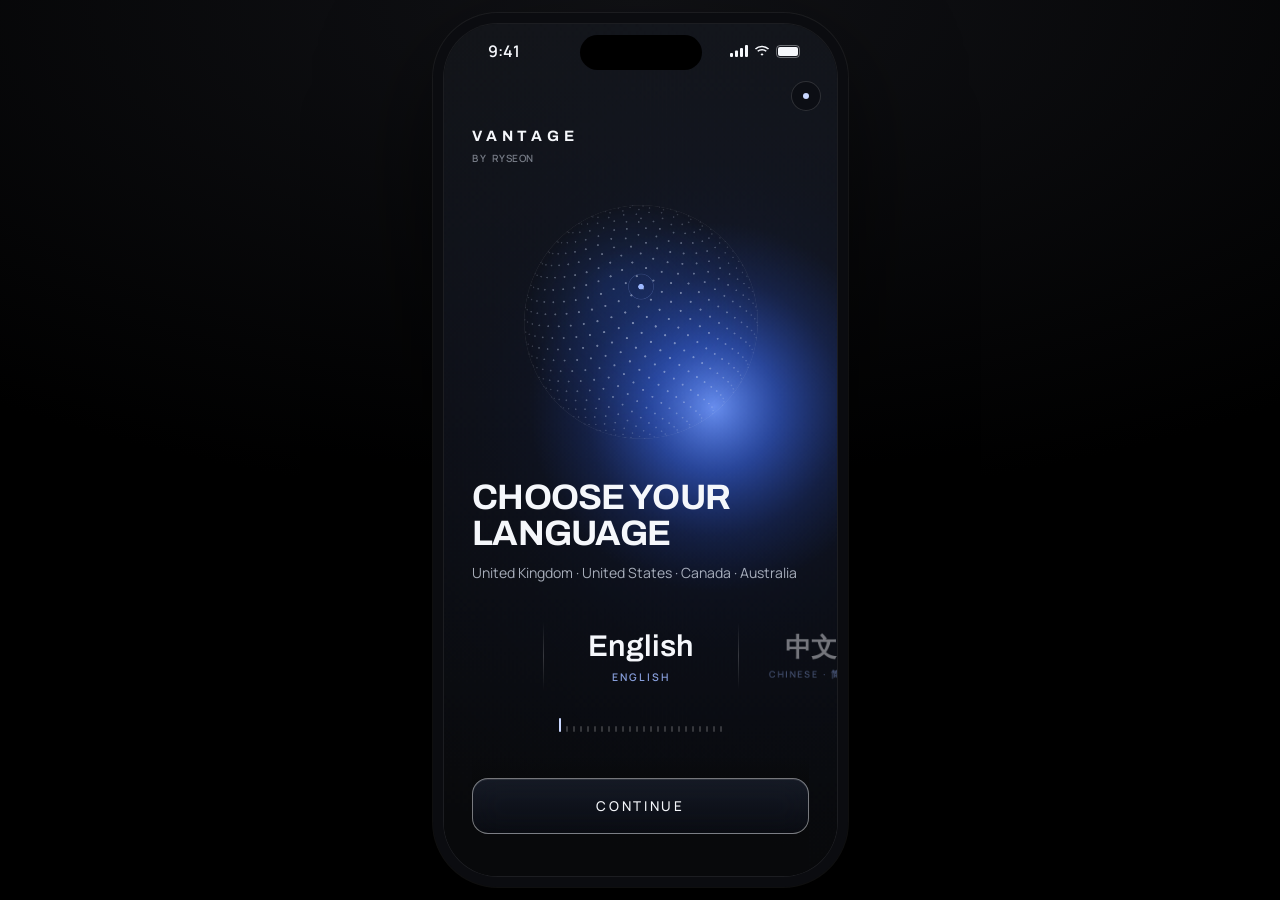
==== commit 8ede0c75: "VANTAGE: home-screen app checks for a newer build when opened and reloads itself Co-Authored-By: Cla" ====
--- a/vantage/index.html
+++ b/vantage/index.html
@@ -1,5 +1,5 @@
 <!doctype html>
-<html lang="en">
+<html lang="en" data-build="1792787936">
 <head>
 <meta charset="utf-8">
 <meta name="viewport" content="width=device-width,initial-scale=1,viewport-fit=cover,maximum-scale=1,user-scalable=no">
@@ -4070,6 +4070,10 @@
 S._wasOb=S.ob;
 })();
 
+
+(function(){var B='1792787936',busy=0;function check(){if(busy||!window.fetch) return;busy=1;
+  fetch(location.pathname+'?u='+Date.now(),{cache:'no-store'}).then(function(r){return r.text()}).then(function(t){busy=0;var m=t.match(/data-build="(\d+)"/);if(m&&m[1]!==B) location.reload()}).catch(function(){busy=0})}
+  addEventListener('load',function(){setTimeout(check,1500)});document.addEventListener('visibilitychange',function(){if(!document.hidden) check()})})();
 </script>
 </body>
 </html>
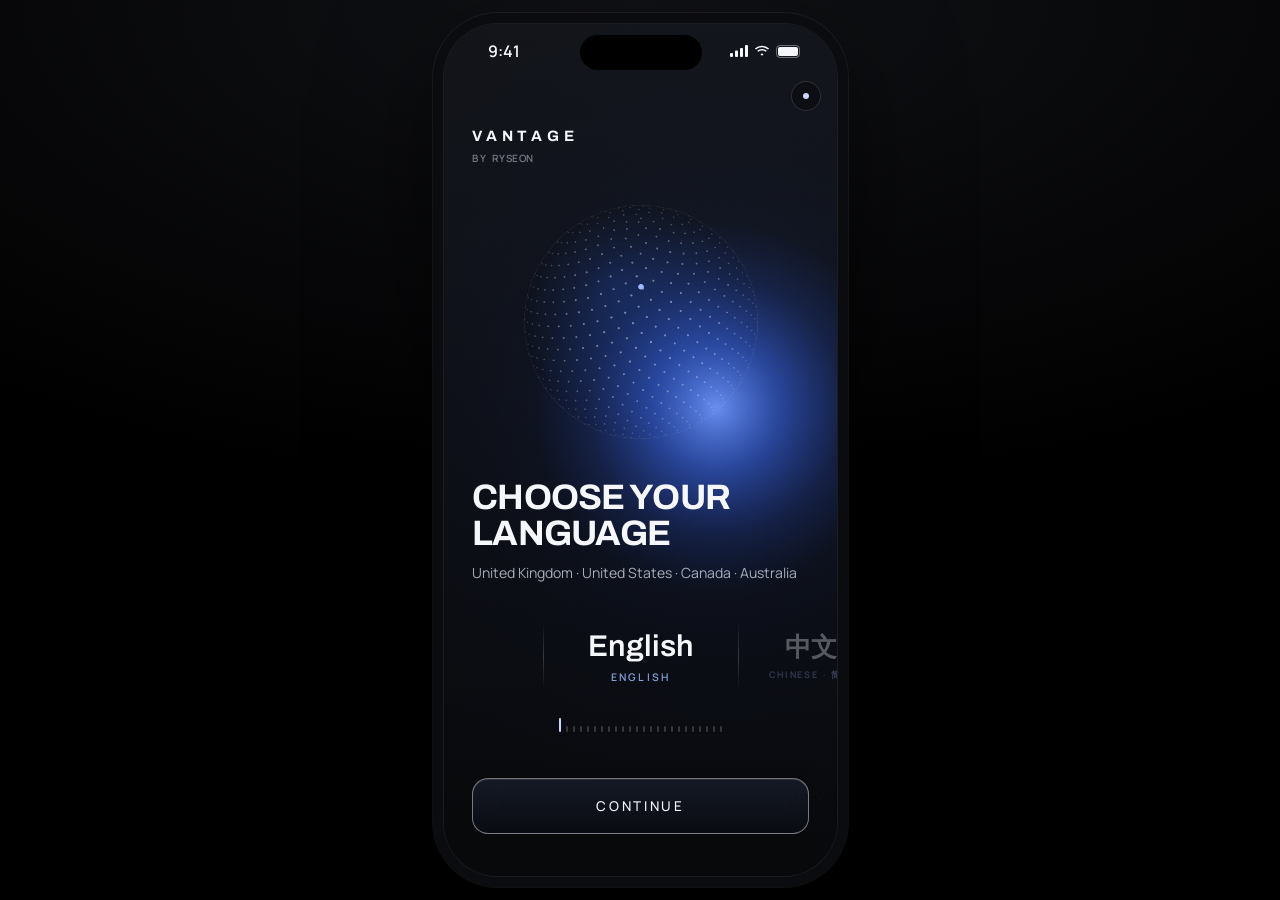
==== commit 391eccbb: "VANTAGE: Membership — £14.90/month incl. 1 RYSEON athlete membership; invite link/QR, pending, athle" ====
--- a/vantage/index.html
+++ b/vantage/index.html
@@ -1,5 +1,5 @@
 <!doctype html>
-<html lang="en" data-build="1792787936">
+<html lang="en" data-build="1792838780">
 <head>
 <meta charset="utf-8">
 <meta name="viewport" content="width=device-width,initial-scale=1,viewport-fit=cover,maximum-scale=1,user-scalable=no">
@@ -1404,6 +1404,49 @@
 @media (prefers-reduced-motion:reduce){.hnav-pill{transition:none}.aura canvas{transition:none}}
 /* Tab bar (Ivan, 23 Oct): the blur is inside the tab bar itself, and the bar sits about 0.5 cm from the bottom edge */
 .bnav{bottom:max(12px,calc(var(--sab) - 10px));left:max(18px,env(safe-area-inset-left,0px));right:max(18px,env(safe-area-inset-right,0px));background:rgba(22,23,27,.42);-webkit-backdrop-filter:blur(22px) saturate(160%);backdrop-filter:blur(22px) saturate(160%)}
+/* ===== Membership · RYSEON VANTAGE £14.90 (Ivan, 24 Oct) ===== */
+.mb-card{display:flex;flex-direction:column;align-items:flex-start;gap:8px}
+.mb-card .btn{margin-top:8px;width:auto;padding:0 20px}
+.mb-row{display:flex;align-items:center;justify-content:space-between;gap:12px;width:100%}
+.mb-name{font:700 22px/1.05 var(--font-display);text-transform:uppercase;letter-spacing:-.01em}
+.mb-name span{font:500 14px/1 var(--font-body);text-transform:none;color:var(--mut)}
+.mb-price{font:500 14px/1 var(--font-body);color:var(--mut)}.mb-price b{font:700 24px/1 var(--font-display);color:var(--text);margin-right:2px}
+.mb-inc{display:flex;align-items:center;gap:8px;font:600 14px/1.35 var(--font-body);color:var(--blue-3)}
+.mb-inc svg,.mb-cov svg{width:18px;height:18px;flex:none}
+.mb-st{font-size:13.5px}
+.mb-hero{display:flex;flex-direction:column;gap:12px;margin:4px 0 18px}
+.mb-hero.sm{gap:8px;margin-bottom:14px}
+.mb-hl{font:700 32px/1 var(--font-display);text-transform:uppercase;letter-spacing:-.02em}
+.mb-offer{display:flex;flex-direction:column;gap:14px;margin-top:8px;padding:18px;border-radius:22px;border:1px solid rgba(31,107,255,.45);background:linear-gradient(155deg,rgba(31,107,255,.2),rgba(255,255,255,.03) 60%)}
+.mb-p{display:flex;align-items:baseline;gap:6px}.mb-p b{font:700 40px/1 var(--font-display)}.mb-p span{font:500 15px/1 var(--font-body);color:var(--mut)}
+.mb-plus{display:flex;gap:12px;align-items:flex-start;padding-top:14px;border-top:1px solid rgba(255,255,255,.1)}
+.mb-plus b{display:block;font:600 15.5px/1.3 var(--font-body)}.mb-plus small{display:block;margin-top:4px;font:500 13px/1.45 var(--font-body);color:var(--mut)}
+.mb-ic{width:36px;height:36px;flex:none;border-radius:50%;display:grid;place-items:center;background:var(--blue);color:#fff}.mb-ic svg{width:19px;height:19px}
+.mb-steps{margin-top:4px}
+.mb-lic{display:flex;flex-direction:column;gap:12px}
+.mb-lic .btn{width:100%}
+.mb-lt{font:600 16px/1.25 var(--font-body)}
+.mb-ath{display:flex;align-items:center;gap:12px}.mb-ath .ava{--s:44px}.mb-ath .t{flex:1;min-width:0}.mb-ath .t b{display:block;font:600 15.5px/1.25 var(--font-body)}.mb-ath .t small{display:block;margin-top:3px;font-size:12.5px;color:var(--mut)}
+.mb-cov{display:flex;align-items:center;gap:8px;font:500 13.5px/1.4 var(--font-body);color:var(--blue-3)}
+.mb-await{font:500 13.5px/1.4 var(--font-body);color:var(--mut)}
+.mb-acts{display:grid;grid-template-columns:1fr 1fr;gap:10px}
+.mb-cancel{align-self:center;margin-top:12px;color:var(--mut)}
+.mb-gap{margin-top:12px;width:100%}
+.mb-end{margin-bottom:16px}
+.mb-shield{margin-bottom:16px}.mb-shield svg{width:26px;height:26px}
+.mb-send.off{opacity:.45;pointer-events:none}
+.mb-qr{width:228px;height:228px;display:grid;place-items:center;border-radius:18px;background:rgba(255,255,255,.04);margin:4px auto 6px}.mb-qr svg{width:100%;height:100%}
+.mb-qr-l{font:500 13px/1.4 var(--font-body);color:var(--mut);padding:20px;text-align:center}
+.mb-proto{display:flex;flex-direction:column;gap:10px;margin-top:26px;padding:14px;border-radius:18px;border:1px dashed rgba(157,184,255,.4);background:rgba(31,107,255,.05)}
+.mb-proto>.sim-k,.mb-sim{align-self:flex-start;font:600 9px/1 var(--font-body);letter-spacing:.18em;text-transform:uppercase;padding:4px 6px;border-radius:6px;background:rgba(157,184,255,.16);color:var(--blue-3)}
+.mb-sim{display:inline-block;vertical-align:3px;margin-right:4px}
+.mb-proto .chips.wrap,.mb-variant .chips.wrap{flex-wrap:wrap}
+.mb-variant{display:flex;flex-direction:column;gap:10px;margin-bottom:14px}
+.mb-perm>button{justify-content:space-between}
+.msw{width:46px;height:28px;flex:none;border-radius:14px;background:rgba(255,255,255,.14);position:relative;transition:background-color .22s}
+.msw i{position:absolute;top:3px;left:3px;width:22px;height:22px;border-radius:50%;background:#fff;transition:transform .22s cubic-bezier(.3,.7,.25,1)}
+.msw.on{background:var(--blue)}.msw.on i{transform:translateX(18px)}
+.mb-steps+.note,.rgroup+.note{margin-top:14px}
 </style>
 </head>
 <body>
@@ -4043,6 +4086,298 @@
 })();
 
 /* ============================================================
+   VANTAGE — Membership (Ivan, 24 Oct 2026)
+   RYSEON VANTAGE £14.90 / month includes one RYSEON athlete membership.
+   Profile → Membership → Get VANTAGE → Invite Athlete → Share / QR →
+   Pending → athlete accepts (and chooses what to share) → Connected.
+
+   Four separate concepts (never one boolean):
+     MEM.sub    VANTAGE subscription   — who pays £14.90 / month, status, dates
+     MEM.cov    RYSEON coverage         — which athlete gets the included licence
+     S.cons[]   Athlete connection      — who is connected to whom (the existing VANTAGE connection list)
+     c.p        Permissions             — what the athlete lets the VANTAGE member see (set by the athlete only)
+   Both invitation directions (VANTAGE → athlete, athlete → VANTAGE) end in the same
+   records: one connection in S.cons + one coverage in MEM.cov.
+   ============================================================ */
+(function(){
+var PRICE='£14.90',RY_PRICE='£11.90';
+var MEM={sub:{st:'none',start:null,renew:null,ends:null},cov:null,inv:null,incoming:null,note:null};
+window.VMEM=MEM;
+function addM(d,n){var x=new Date(d);x.setMonth(x.getMonth()+n);return x}
+function dl(d){return d.getDate()+' '+MONTHS[d.getMonth()]+' '+d.getFullYear()}
+function tok(){var c='ABCDEFGHJKLMNPQRSTUVWXYZabcdefghijkmnopqrstuvwxyz23456789',s='';for(var i=0;i<22;i++) s+=c[Math.floor(Math.random()*c.length)];return s}
+function link(){return 'ryseon.ai/vantage/connect/'+MEM.inv.token}
+function active(){return MEM.sub.st==='active'||MEM.sub.st==='cancelling'}
+/* what the user sees (no technical state names) */
+function state(){
+  if(MEM.sub.st==='none') return 'inactive';
+  if(MEM.sub.st==='expired') return 'expired';
+  if(MEM.cov&&MEM.cov.st==='active') return MEM.sub.st==='cancelling'?'cancelling':'connected';
+  if(MEM.inv&&MEM.inv.st==='pending') return MEM.sub.st==='cancelling'?'cancelling':'pending';
+  return MEM.sub.st==='cancelling'?'cancelling':(MEM.note==='revoked'?'revoked':'available');
+}
+function covA(){return MEM.cov&&A(MEM.cov.a)}
+var IC={
+  tick:'<svg viewBox="0 0 24 24" fill="none" stroke="currentColor" stroke-width="1.8" stroke-linecap="round" stroke-linejoin="round"><path d="m5 12.5 4.5 4.5L19 7.5"/></svg>',
+  qr:'<svg viewBox="0 0 24 24" fill="none" stroke="currentColor" stroke-width="1.6" stroke-linecap="round" stroke-linejoin="round"><rect x="3.5" y="3.5" width="6.5" height="6.5" rx="1.2"/><rect x="14" y="3.5" width="6.5" height="6.5" rx="1.2"/><rect x="3.5" y="14" width="6.5" height="6.5" rx="1.2"/><path d="M14 14h2.5v2.5H14zM18 18h2.5v2.5H18zM14 18.5v2M18.5 14h2"/></svg>',
+  user:'<svg viewBox="0 0 24 24" fill="none" stroke="currentColor" stroke-width="1.6" stroke-linecap="round" stroke-linejoin="round"><circle cx="12" cy="8.5" r="3.6"/><path d="M5 20c.9-3.6 3.7-5.6 7-5.6s6.1 2 7 5.6"/></svg>'
+};
+
+/* ---------- Profile: membership card + settings row ---------- */
+function summary(){var s=state(),a=covA();
+  var line={inactive:'Not active',available:'Active · 1 athlete licence available',revoked:'Active · 1 athlete licence available',pending:'Active · invitation pending',
+    connected:'Active · RYSEON included for '+(a?a.first:''),cancelling:'Ends on '+(MEM.sub.ends?dl(MEM.sub.ends):''),expired:'Ended'}[s];
+  return line}
+function profileCard(){var s=state();
+  return '<div class="card focus rise d1 mb-card"><div class="mb-row"><span class="mlabel acc">Membership</span>'+pillFor(s)+'</div>'+
+    '<p class="mb-name">RYSEON VANTAGE</p><p class="mb-price"><b>'+PRICE+'</b> / month</p>'+
+    '<p class="mb-inc">'+IC.tick+'Includes 1 RYSEON athlete membership</p>'+
+    (s==='inactive'||s==='expired'?'':'<p class="sub mb-st">'+esc(summary())+'</p>')+
+    '<button class="btn '+(s==='inactive'||s==='expired'?'btn-primary':'btn-quiet')+' btn-sm" type="button" data-a="memOpen">'+(s==='inactive'||s==='expired'?'Get VANTAGE':'Manage membership')+'</button></div>'}
+function pillFor(s){return {inactive:'<span class="pill">Not active</span>',expired:'<span class="pill">Ended</span>',cancelling:'<span class="pill">Ending</span>'}[s]||'<span class="pill blue"><span class="dot"></span>Active</span>'}
+var _vp=viewProfile;
+viewProfile=function(){var h=_vp();
+  var i=h.indexOf('<div class="card focus rise d1">'),u=i<0?-1:h.indexOf('<div class="usage">',i),j=u<0?-1:h.indexOf('</div></div>',u)+12;
+  if(i>=0&&j>i) h=h.slice(0,i)+profileCard()+h.slice(j);
+  h=h.replace(/<button type="button" data-a="nav" data-v="pricing">(<svg[\s\S]*?<\/svg>)<span class="t">Subscription &amp; billing<\/span><span class="v">[^<]*<\/span>/,'<button type="button" data-a="memOpen">$1<span class="t">Membership<small>RYSEON VANTAGE · includes 1 RYSEON athlete membership</small></span><span class="v">'+({inactive:'Not active',expired:'Ended',cancelling:'Ending'}[state()]||'Active')+'</span>');
+  h=h.replace(/<button type="button" data-a="nav" data-v="pricing">(<svg[\s\S]*?<\/svg>)<span class="t">Subscription & billing<\/span><span class="v">[^<]*<\/span>/,'<button type="button" data-a="memOpen">$1<span class="t">Membership<small>RYSEON VANTAGE · includes 1 RYSEON athlete membership</small></span><span class="v">'+({inactive:'Not active',expired:'Ended',cancelling:'Ending'}[state()]||'Active')+'</span>');
+  return h};
+
+/* ---------- Membership screen ---------- */
+function top(t,back){return '<div class="dr-top"><button class="lt-back" type="button" data-a="'+(back||'memBack')+'" aria-label="Back">'+I.left+'</button><h2>'+t+'</h2><span style="width:46px"></span></div>'}
+function hero(){
+  return '<div class="mb-hero"><span class="mlabel acc">RYSEON VANTAGE</span><h3 class="mb-hl">Stay connected<br>to their development.</h3>'+
+    '<p class="sub">Follow the development of an athlete who chooses to connect and share their information with you.</p>'+
+    '<div class="mb-offer"><div class="mb-p"><b>'+PRICE+'</b><span>/ month</span></div>'+
+      '<div class="mb-plus"><span class="mb-ic">'+IC.user+'</span><span><b>Includes 1 RYSEON athlete membership</b><small>The athlete you connect with gets full RYSEON, normally '+RY_PRICE+' / month, at no extra cost.</small></span></div></div></div>'}
+function journey(){return '<ol class="steps3 mb-steps"><li><i>1</i><span><b>Get VANTAGE</b><small>'+PRICE+' / month · cancel any time</small></span></li><li><i>2</i><span><b>Invite an athlete</b><small>Share a link or show a QR code</small></span></li><li><i>3</i><span><b>The athlete accepts</b><small>They choose what you can see</small></span></li><li><i>4</i><span><b>Connected</b><small>Their RYSEON membership is included</small></span></li></ol>'}
+function licence(s){var a=covA(),inv=MEM.inv,h='<section class="rgroup"><h4>Your included RYSEON membership</h4>';
+  if(s==='connected'||(s==='cancelling'&&a)){
+    h+='<div class="card mb-lic"><div class="mb-row"><b class="mb-lt">Included RYSEON Membership</b><span class="pill blue">1 of 1 licence in use</span></div>'+
+      '<div class="mb-ath">'+ava(a)+'<span class="t"><b>'+esc(nm(a))+'</b><small>Athlete</small></span><span class="pill blue"><span class="dot"></span>Connected</span></div>'+
+      '<p class="mb-cov">'+IC.tick+(s==='cancelling'?'RYSEON membership included until '+dl(MEM.sub.ends):'RYSEON membership included with your VANTAGE plan')+'</p>'+
+      '<button class="btn btn-quiet btn-sm" type="button" data-a="memConn">Manage Connection</button></div>';
+  } else if(inv&&inv.st==='pending'){
+    h+='<div class="card mb-lic"><div class="mb-row"><b class="mb-lt">Athlete Invitation</b><span class="pill"><span class="dot"></span>Pending</span></div>'+
+      '<div class="mb-ath"><span class="ava locked" style="--h:'+inv.h+'" aria-hidden="true">'+esc((inv.first[0]||'')+(inv.last[0]||''))+'</span><span class="t"><b>'+esc((inv.first+' '+inv.last).trim())+'</b><small>Athlete · invited '+fmt(inv.at,'rel').toLowerCase()+'</small></span></div>'+
+      '<p class="mb-await">Awaiting athlete acceptance</p>'+
+      '<div class="mb-acts"><button class="btn btn-quiet btn-sm" type="button" data-a="memShare">Share Again</button><button class="btn btn-quiet btn-sm" type="button" data-a="memQR">Show QR</button></div>'+
+      '<button class="textbtn mb-cancel" type="button" data-a="memInvCancel">Cancel Invitation</button>'+
+      '<button class="btn btn-sim btn-sm" type="button" data-a="memAthView"><span class="sim-k">Prototype</span>'+esc(inv.first||'Athlete')+' opens the invitation</button></div>';
+  } else {
+    h+='<div class="card focus mb-lic"><div class="mb-row"><b class="mb-lt">1 athlete licence available</b></div>'+
+      (s==='revoked'?'<p class="sub" style="font-size:14px">'+esc(MEM.revokedName||'The athlete')+' ended the connection. Their RYSEON account and data stay with them. You can invite another athlete.</p>':'<p class="sub" style="font-size:14px">Your VANTAGE membership includes a full RYSEON membership for one athlete. Invite an athlete to activate it.</p>')+
+      '<button class="btn btn-blue" type="button" data-a="memInvite">'+IC.user.replace('<svg','<svg style="width:18px;height:18px"')+'Invite Athlete</button></div>';
+  }
+  return h+'</section>'}
+function billing(s){
+  var h='<section class="rgroup"><h4>Subscription & billing</h4><div class="set">'+
+    '<div><span class="t">RYSEON VANTAGE<small>'+PRICE+' / month · includes 1 RYSEON athlete membership</small></span></div>'+
+    '<div><span class="t">Status</span><span class="v">'+(s==='cancelling'?'Ends '+dl(MEM.sub.ends):'Active')+'</span></div>'+
+    '<div><span class="t">'+(s==='cancelling'?'Access until':'Renews')+'</span><span class="v">'+dl(s==='cancelling'?MEM.sub.ends:MEM.sub.renew)+'</span></div>'+
+    '<div><span class="t">Billed through</span><span class="v">App Store</span></div></div>';
+  h+=s==='cancelling'?'<button class="btn btn-primary btn-sm mb-gap" type="button" data-a="memResume">Keep VANTAGE</button>':'<button class="textbtn mb-cancel" type="button" data-a="memCancelAsk">Cancel VANTAGE</button>';
+  return h+'</section>'}
+function memScreen(){var s=state(),h=top('Membership');h+='<div class="dr-body">';
+  if(s==='inactive'||s==='expired'){
+    h+=hero();
+    if(s==='expired') h+='<div class="lockbox">'+I.info+'<span><b>Your VANTAGE membership ended on '+dl(MEM.sub.ends)+'</b><p>Get VANTAGE again to reconnect and include an athlete’s RYSEON membership. Athletes keep their RYSEON accounts and all their data.</p></span></div>';
+    if(MEM.incoming) h+='<div class="card focus mb-lic"><div class="mb-row"><b class="mb-lt">Invitation from '+esc(MEM.incoming.first)+'</b><span class="pill blue">From RYSEON</span></div><p class="sub" style="font-size:14px">'+esc(MEM.incoming.first+' '+MEM.incoming.last)+' asked you to get RYSEON through VANTAGE. Get VANTAGE to include '+esc(MEM.incoming.first)+'’s RYSEON membership and connect.</p></div>';
+    h+='<section class="rgroup"><h4>How it works</h4>'+journey()+'</section>';
+    h+='<p class="note">VANTAGE never gives you access on its own. The athlete accepts the connection and chooses what you can see. Paying for their RYSEON membership doesn’t change that.</p>';
+    h+='<div class="dr-foot"><button class="lt-save" type="button" data-a="memBuy">Get VANTAGE · '+PRICE+' / month</button></div>';
+  } else {
+    h+='<div class="mb-hero sm"><div class="mb-row"><span class="mlabel acc">RYSEON VANTAGE</span>'+pillFor(s)+'</div><p class="mb-name">'+PRICE+' <span>/ month</span></p><p class="mb-inc">'+IC.tick+'Includes 1 RYSEON athlete membership</p></div>';
+    if(s==='cancelling') h+='<div class="lockbox mb-end">'+I.info+'<span><b>Your VANTAGE membership is ending</b><p>Your VANTAGE membership and included RYSEON athlete membership will remain active until '+dl(MEM.sub.ends)+'.'+(covA()?' '+esc(covA().first)+' has been told that their VANTAGE-funded RYSEON coverage is ending.':'')+'</p></span></div>';
+    h+=licence(s)+billing(s);
+    if(s==='cancelling'&&covA()) h+='<button class="btn btn-sim btn-sm" type="button" data-a="memAthEnd"><span class="sim-k">Prototype</span>What '+esc(covA().first)+' sees in RYSEON</button>';
+  }
+  h+=protoStates();
+  return h+'</div>'}
+function protoStates(){var L=[['inactive','Not subscribed'],['available','Active'],['pending','Pending'],['connected','Connected'],['cancelling','Cancelling'],['expired','Expired'],['revoked','Revoked'],['incoming','Athlete invited you']];
+  return '<div class="mb-proto"><span class="sim-k">Prototype</span><span class="mlabel">Jump to a membership state</span><div class="chips wrap">'+L.map(function(x){return '<button class="chip" type="button" data-a="memJump" data-s="'+x[0]+'" aria-pressed="'+(state()===x[0]||(x[0]==='available'&&state()==='available'))+'">'+x[1]+'</button>'}).join('')+'</div></div>'}
+
+/* ---------- Get VANTAGE (checkout, prototype) ---------- */
+function buySheet(){var inc=MEM.incoming;
+  return '<div class="sheet-h"><span class="mlabel acc">RYSEON VANTAGE</span><button class="iconbtn" type="button" data-a="closeOv" aria-label="Close">'+I.x+'</button></div><div class="sheet-b">'+
+    '<h2 class="rp-h" style="font-size:26px">'+PRICE+' / month</h2><p class="mb-inc">'+IC.tick+'Includes 1 RYSEON athlete membership</p>'+
+    '<p class="sub" style="font-size:14px">'+(inc?'Activating VANTAGE includes '+esc(inc.first)+'’s RYSEON membership and connects you, with what '+esc(inc.first)+' chose to share.':'After you subscribe, invite an athlete. Their RYSEON membership is included while your VANTAGE membership is active.')+'</p>'+
+    '<p class="note">Renews monthly until cancelled. Cancel at least 24 hours before the renewal date in your App Store or Google Play settings. Prototype only — no payment is taken.</p>'+
+    '<button class="btn btn-primary" type="button" data-a="memPay">Subscribe · '+PRICE+' / month</button></div>'}
+
+/* ---------- Invite an Athlete ---------- */
+function inviteScreen(o){var f=o.f,ok=f.first.trim().length>0,inv=MEM.inv&&MEM.inv.st==='pending';
+  var h=top('Invite an Athlete')+'<div class="dr-body">'+
+    '<div class="mb-hero sm"><h3 class="mb-hl">Invite an athlete.</h3><p class="sub">Invite an athlete to connect with you through VANTAGE. Their RYSEON membership is included with your VANTAGE plan.</p></div>'+
+    '<div class="shield mb-shield">'+IC.tick+'<span><b>No separate RYSEON membership to buy</b><p>They won’t need to purchase a separate RYSEON membership while their membership is covered by your VANTAGE plan. They still choose what you can see.</p></span></div>'+
+    '<section class="rgroup"><h4>Athlete</h4><div class="two"><label class="field"><span class="sr">First name</span><input data-in="miFirst" placeholder="First name" autocomplete="off" value="'+esc(f.first)+'"'+(inv?' disabled':'')+'></label>'+
+      '<label class="field"><span class="sr">Last name</span><input data-in="miLast" placeholder="Last name" autocomplete="off" value="'+esc(f.last)+'"'+(inv?' disabled':'')+'></label></div></section>'+
+    '<section class="rgroup"><h4>Send the invitation</h4><div class="set mb-send'+(ok||inv?'':' off')+'">'+
+      '<button type="button" data-a="memShare">'+II.share.replace('<svg','<svg class="i"')+'<span class="t">Share Invite Link<small>Messages, WhatsApp, email…</small></span>'+I.chev+'</button>'+
+      '<button type="button" data-a="memQR">'+IC.qr.replace('<svg','<svg class="i"')+'<span class="t">Show QR Code<small>The athlete scans it with their phone</small></span>'+I.chev+'</button>'+
+      '<button type="button" data-a="memCopy">'+II.copy.replace('<svg','<svg class="i"')+'<span class="t">Copy Link</span>'+I.chev+'</button>'+
+      '<button type="button" data-a="memMail">'+I.mail.replace('<svg','<svg class="i"')+'<span class="t">Send by Email</span>'+I.chev+'</button></div>'+
+      (ok||inv?'':'<p class="note" style="margin-top:10px">Add the athlete’s first name to create their invitation.</p>')+'</section>'+
+    (inv?'<div class="invlink"><span class="mlabel acc">Personal invitation link</span><div class="lk"><b>'+link()+'</b></div><p class="note" style="margin:0">Unique and single-use. You can cancel it at any time.</p></div>':'')+
+    '<p class="note">The link contains a secure one-time code. It doesn’t reveal your account details. The athlete is only connected after they accept.</p>'+
+    (inv?'<div class="dr-foot"><button class="lt-save" type="button" data-a="memBack">Done</button></div>':'')+
+  '</div>';
+  return h}
+function ensureInvite(f){if(MEM.inv&&MEM.inv.st==='pending') return MEM.inv;var fn=f.first.trim(),ln=f.last.trim();if(!fn) return null;
+  MEM.inv={token:tok(),first:fn.charAt(0).toUpperCase()+fn.slice(1),last:ln?ln.charAt(0).toUpperCase()+ln.slice(1):'',at:new Date(TODAY),st:'pending',h:200+Math.floor(Math.random()*40),dir:'out'};MEM.note=null;return MEM.inv}
+
+/* ---------- QR ---------- */
+var QRL=null;
+function qrLib(){if(window.qrcode) return Promise.resolve();if(QRL) return QRL;QRL=new Promise(function(res,rej){var s=document.createElement('script');s.src='https://cdn.jsdelivr.net/npm/qrcode-generator@1.4.4/qrcode.min.js';s.onload=res;s.onerror=rej;document.head.appendChild(s)});return QRL}
+function qrSvg(text){var q=qrcode(0,'M');q.addData(text);q.make();var n=q.getModuleCount(),p='';for(var r=0;r<n;r++) for(var c=0;c<n;c++) if(q.isDark(r,c)) p+='M'+c+' '+r+'h1v1h-1z';
+  return '<svg viewBox="-2 -2 '+(n+4)+' '+(n+4)+'" shape-rendering="crispEdges" role="img" aria-label="QR code for the invitation"><rect x="-2" y="-2" width="'+(n+4)+'" height="'+(n+4)+'" fill="#fff" rx="1.5"/><path d="'+p+'" fill="#0C0D10"/></svg>'}
+function qrSheet(){var inv=MEM.inv;
+  return '<div class="sheet-h"><span class="mlabel acc">Invitation for '+esc(inv.first)+'</span><button class="iconbtn" type="button" data-a="closeOv" aria-label="Close">'+I.x+'</button></div><div class="sheet-b" style="align-items:center;text-align:center">'+
+    '<div class="mb-qr" id="mb-qr" data-keep="'+inv.token+'"><span class="mb-qr-l">Creating QR code…</span></div>'+
+    '<p class="sub" style="font-size:14px;max-width:32ch">'+esc(inv.first)+' scans this with their phone camera to accept and connect through RYSEON VANTAGE.</p><p class="note" style="margin:0">'+link()+'</p></div>'}
+function fillQR(){var el=document.getElementById('mb-qr');if(!el||el._f) return;el._f=1;qrLib().then(function(){el.innerHTML=qrSvg('https://'+link())}).catch(function(){el.innerHTML='<span class="mb-qr-l">QR code needs a connection. Use Copy Link instead.</span>'})}
+
+/* ---------- athlete side (prototype preview of what the athlete sees in RYSEON) ---------- */
+function athView(o){var inv=o.inv||MEM.inv,st=o.step||'invite',v=o.v||'new',who=S.user;
+  var h='<div class="dr-top"><button class="lt-back" type="button" data-a="memBack" aria-label="Back">'+I.left+'</button><h2><span class="mb-sim">Prototype</span> Athlete view</h2><span style="width:46px"></span></div><div class="dr-body mb-ath-side">';
+  if(st==='invite'){
+    h+='<div class="mb-variant"><span class="mlabel">Prototype · the athlete is</span><div class="chips wrap">'+[['new','New to RYSEON'],['trial','In the 15-day free trial'],['paying','Already paying '+RY_PRICE]].map(function(x){return '<button class="chip" type="button" data-a="memAthV" data-v="'+x[0]+'" aria-pressed="'+(v===x[0])+'">'+x[1]+'</button>'}).join('')+'</div></div>'+
+      '<div class="state" style="gap:16px;margin-top:6px"><div class="orbit done"><span class="ring"></span><span class="ring"></span><span class="ring"></span>'+meAva()+'</div>'+
+      '<h1 class="display hl" style="text-align:center;font-size:30px"><span class="line"><span class="li">'+esc(who)+' invited you</span></span><span class="line"><span class="li">to connect.</span></span></h1>'+
+      '<p class="sub" style="max-width:34ch">'+esc(who)+' invited you to connect through RYSEON VANTAGE.</p></div>'+
+      '<div class="card"><p style="font:500 14.5px/1.55 var(--font-body)">Accept the connection to share the development information you choose and receive your RYSEON membership through their VANTAGE plan.</p></div>'+
+      (v==='trial'?'<div class="lockbox">'+I.info+'<span><b>You’re in your free trial</b><p>When you accept, your membership is covered by VANTAGE. You won’t be charged '+RY_PRICE+' / month. Your profile, progress and everything you logged stay exactly as they are.</p></span></div>':'')+
+      (v==='paying'?'<div class="lockbox">'+I.info+'<span><b>You already pay for RYSEON</b><p>You’ll be asked to confirm. Your '+RY_PRICE+' / month subscription then stops renewing, so you’re never charged twice.</p></span></div>':'')+
+      '<div class="dr-foot"><button class="lt-save" type="button" data-a="memAthNext">'+(v==='new'?'Create my RYSEON account':'Accept & Connect')+'</button></div>';
+  } else if(st==='account'){
+    h+='<div class="mb-hero sm"><h3 class="mb-hl">Create your<br>RYSEON account.</h3><p class="sub">You need a RYSEON account to accept '+esc(who)+'’s invitation.</p></div>'+
+      '<div style="display:flex;flex-direction:column;gap:10px"><button class="btn btn-quiet btn-auth" type="button" data-a="memAthNext">'+I.apple+'Continue with Apple</button><button class="btn btn-quiet btn-auth" type="button" data-a="memAthNext">'+I.google+'Continue with Google</button><button class="btn btn-quiet btn-auth" type="button" data-a="memAthNext">'+I.mail+'Continue with email</button></div>'+
+      '<p class="note">Your RYSEON account is yours. '+esc(who)+' never owns it or can change it.</p>';
+  } else if(st==='confirm'){
+    h+='<div class="mb-hero sm"><h3 class="mb-hl">Switch to<br>VANTAGE coverage?</h3><p class="sub">Your RYSEON membership will be covered by '+esc(who)+'’s VANTAGE plan.</p></div>'+
+      '<div class="set"><div><span class="t">Now<small>RYSEON · paid by you</small></span><span class="v">'+RY_PRICE+' / month</span></div><div><span class="t">After you confirm<small>Included with VANTAGE</small></span><span class="v">£0.00</span></div></div>'+
+      '<p class="note">Your current subscription stops renewing, so you’re never charged twice. You keep RYSEON without a break. Nothing in your account changes.</p>'+
+      '<div class="dr-foot"><button class="lt-save" type="button" data-a="memAthNext">Confirm & Connect</button></div>';
+  } else if(st==='share'){
+    var p=o.p;
+    h+='<div class="mb-hero sm"><h3 class="mb-hl">Choose what<br>'+esc(who)+' can see.</h3><p class="sub">You stay in control. You can change this or end the connection at any time in RYSEON.</p></div>'+
+      '<div class="set mb-perm">'+PERM_LABELS.map(function(x){var on=!!p[x[0]];return '<button type="button" data-a="memPerm" data-k="'+x[0]+'" aria-pressed="'+on+'"><span class="t">'+x[1]+(x[0]==='health'||x[0]==='medical'?'<small>Private unless you turn it on</small>':'')+'</span><span class="msw'+(on?' on':'')+'"><i></i></span></button>'}).join('')+'</div>'+
+      '<div class="dr-foot"><button class="lt-save" type="button" data-a="memAthNext">Connect with '+esc(who)+'</button></div>';
+  } else if(st==='done'){
+    h+='<div class="state" style="gap:14px;margin-top:10px"><div class="orbit done"><span class="ring"></span><span class="ring"></span><span class="ring"></span><span class="ava" style="--h:'+(inv?inv.h:210)+'">'+esc(inv?(inv.first[0]||'')+(inv.last[0]||''):'')+'</span><span class="ok">'+I.check+'</span></div></div>'+
+      '<div class="card focus"><div class="mb-row"><span class="mlabel acc">RYSEON Membership</span><span class="pill blue"><span class="dot"></span>Active</span></div><p class="mb-name" style="margin-top:12px">Included with VANTAGE</p><p class="sub" style="font-size:14px;margin-top:6px">Your RYSEON membership is included through '+esc(who)+'’s VANTAGE membership.</p></div>'+
+      '<p class="note">'+(o.v==='trial'?'Your free trial has moved to VANTAGE coverage. You won’t be charged '+RY_PRICE+'.':o.v==='paying'?'Your own '+RY_PRICE+' subscription has stopped renewing. You won’t be charged twice.':'You won’t be charged for RYSEON while this is active.')+'</p>'+
+      '<div class="dr-foot"><button class="lt-save" type="button" data-a="memAthDone">Back to VANTAGE</button></div>';
+  } else if(st==='ending'){
+    var a=covA();
+    h+='<div class="card"><div class="mb-row"><span class="mlabel acc">RYSEON Membership</span><span class="pill">Ending</span></div><p class="mb-name" style="margin-top:12px">Included with VANTAGE</p>'+
+      '<p class="sub" style="font-size:14px;margin-top:6px">Your RYSEON membership through VANTAGE ends on '+dl(MEM.sub.ends)+'.</p></div>'+
+      '<div class="card focus"><span class="mlabel acc">Continue with RYSEON</span><p class="mb-name" style="margin-top:10px">'+RY_PRICE+' <span>/ month</span></p><p class="sub" style="font-size:14px;margin-top:6px">Your account, profile, progress, training, health and learning history, videos and development data all stay with you.</p></div>'+
+      '<div class="dr-foot"><button class="lt-save" type="button" data-a="memBack">Continue with RYSEON · '+RY_PRICE+' / month</button></div>';
+  }
+  return h+'</div>'}
+
+/* ---------- Manage connection ---------- */
+function connSheet(){var a=covA();
+  return '<div class="sheet-h"><span class="mlabel">'+esc(nm(a))+'</span><button class="iconbtn" type="button" data-a="closeOv" aria-label="Close">'+I.x+'</button></div><div class="sheet-b">'+
+    '<div class="set"><div><span class="t">Connection<small>Permission-based · '+esc(a.first)+' decides what you see</small></span><span class="v">Connected</span></div>'+
+    '<div><span class="t">RYSEON membership<small>Included with your VANTAGE plan</small></span><span class="v">Covered</span></div>'+
+    '<div><span class="t">Shared with you<small>'+PERM_LABELS.filter(function(x){return P(a.id)[x[0]]}).map(function(x){return x[1]}).join(' · ')+'</small></span></div></div>'+
+    '<button class="btn btn-quiet btn-sm" type="button" data-a="memOpenA">Open '+esc(a.first)+'’s development</button>'+
+    '<button class="btn btn-sim btn-sm" type="button" data-a="memRevoke"><span class="sim-k">Prototype</span>'+esc(a.first)+' ends the connection</button>'+
+    '<p class="note">Only '+esc(a.first)+' can change what is shared. Ending your VANTAGE membership doesn’t delete anything in '+esc(a.first)+'’s RYSEON account.</p></div>'}
+function cancelSheet(){var a=covA(),e=MEM.sub.renew;
+  return '<div class="sheet-h"><span class="mlabel">Cancel VANTAGE</span><button class="iconbtn" type="button" data-a="closeOv" aria-label="Close">'+I.x+'</button></div><div class="sheet-b">'+
+    '<h2 class="rp-h" style="font-size:24px">Cancel your VANTAGE membership?</h2>'+
+    '<p class="sub" style="font-size:14.5px">Your VANTAGE membership and included RYSEON athlete membership will remain active until '+dl(e)+'.</p>'+
+    (a?'<p class="sub" style="font-size:14.5px">'+esc(a.first)+' will be notified that their VANTAGE-funded RYSEON coverage is ending. '+esc(a.first)+' can continue with RYSEON for '+RY_PRICE+' / month and keeps all their data.</p>':'')+
+    '<button class="btn btn-quiet" type="button" data-a="memCancel">Cancel VANTAGE</button><button class="btn btn-primary" type="button" data-a="closeOv">Keep VANTAGE</button></div>'}
+
+/* ---------- connection for the athlete who accepted (same record as every other VANTAGE connection) ---------- */
+function connect(inv,perms){var id='mem'+Date.now();
+  DIRECTORY[id]={id:id,first:inv.first,last:inv.last||' ',g:'x',age:16,club:'Kingsbridge FC Academy',team:'U16',pos:'Central Midfielder',ps:'CM',ryid:'RY-'+(600000+Math.floor(Math.random()*399999)),h:inv.h,city:'London'};
+  ensureFull(id);var a=ATHLETES[id];a.lvl=0;a.drive=48;a.dt=0;a.m={c:50,i:46,l:52,p:44,h:47,r:49};a.lvh=[['Bronze','Joined RYSEON',MON[TODAY.getMonth()]+' '+TODAY.getFullYear()]];a.since=dkey(TODAY);
+  S.cons.push({a:id,st:'connected',rel:roleLabel(S.role),p:perms,since:dkey(TODAY),via:'vantage'});
+  MEM.cov={a:id,st:'active',since:new Date(TODAY)};inv.st='accepted';MEM.inv=null;MEM.incoming=null;MEM.note=null}
+function activate(){MEM.sub={st:'active',start:new Date(TODAY),renew:addM(TODAY,1),ends:null};
+  if(MEM.incoming){var inc=MEM.incoming;var p={};PERM_LABELS.forEach(function(x){p[x[0]]=DEF_PERMS[x[0]]});connect(inc,p)}}
+
+/* ---------- overlays ---------- */
+var _ro=renderOv;
+renderOv=function(){var o=S.ov;if(!o) return _ro();
+  if(o.t==='mem') return '<div class="fullscr" role="dialog" aria-label="Membership">'+memScreen()+'</div>';
+  if(o.t==='minv') return '<div class="fullscr" role="dialog" aria-label="Invite an Athlete">'+inviteScreen(o)+'</div>';
+  if(o.t==='math') return '<div class="fullscr mb-athfs" role="dialog" aria-label="Athlete view">'+athView(o)+'</div>';
+  var sh=o.t==='mbuy'?buySheet():o.t==='mqr'?qrSheet():o.t==='mconn'?connSheet():o.t==='mcancel'?cancelSheet():null;
+  if(sh) return '<div class="scrim" data-a="scrim"><div class="sheet sm" role="dialog" aria-modal="true">'+sh+'</div></div>';
+  return _ro()};
+var _r=render;render=function(top){_r(top);fillQR()};
+
+/* ---------- actions ---------- */
+function toMem(){S.ov={t:'mem',back:null};render()}
+function shareInv(){var inv=MEM.inv,url='https://'+link(),txt=S.user+' invited you to connect through RYSEON VANTAGE. Your RYSEON membership is included:';
+  if(navigator.share){navigator.share({title:'RYSEON VANTAGE',text:txt,url:url}).catch(function(){})}else copyInv()}
+function copyInv(){var url='https://'+link();try{navigator.clipboard.writeText(url).then(function(){toast('Link copied')},function(){toast('Link copied')})}catch(e){toast('Link copied')}}
+document.addEventListener('click',function(e){var t=e.target.closest('[data-a]');if(!t) return;var a=t.getAttribute('data-a'),d=t.dataset,o=S.ov;
+  if(a.indexOf('mem')!==0) return;e.stopImmediatePropagation();
+  switch(a){
+    case 'memOpen': S.ov={t:'mem',back:null};render();break;
+    case 'memBack': if(o&&o.t==='math'&&o.step==='ending'){S.ov={t:'mem'};render();break} S.ov=o&&o.back?o.back:(o&&o.t==='mem'?null:{t:'mem'});render();break;
+    case 'memBuy': S.ov={t:'mbuy',back:{t:'mem'}};render();break;
+    case 'memPay': activate();S.ov={t:'mem'};render();toast(covA()?'VANTAGE active · '+covA().first+' connected':'VANTAGE is active');break;
+    case 'memInvite': S.ov={t:'minv',f:{first:'',last:''},back:{t:'mem'}};render();break;
+    case 'memShare': case 'memCopy': case 'memMail': case 'memQR':
+      if(o&&o.t==='minv'){if(!ensureInvite(o.f)){toast('Add the athlete’s first name');break}}
+      if(!MEM.inv) break;
+      if(a==='memQR'){S.ov={t:'mqr',back:o};render();break}
+      if(o&&o.t==='minv') render();
+      if(a==='memShare') shareInv();else if(a==='memCopy') copyInv();
+      else location.href='mailto:?subject='+encodeURIComponent('Connect with '+S.user+' on RYSEON VANTAGE')+'&body='+encodeURIComponent(S.user+' invited you to connect through RYSEON VANTAGE. Your RYSEON membership is included: https://'+link());
+      break;
+    case 'memInvCancel': MEM.inv=null;render();toast('Invitation cancelled');break;
+    case 'memAthView': S.ov={t:'math',step:'invite',v:'new',inv:MEM.inv,back:{t:'mem'}};render(true);break;
+    case 'memAthV': o.v=d.v;render();break;
+    case 'memAthNext':
+      if(o.step==='invite') o.step=o.v==='new'?'account':(o.v==='paying'?'confirm':'share');
+      else if(o.step==='account'||o.step==='confirm') o.step='share';
+      else if(o.step==='share'){connect(o.inv,o.p);o.step='done'}
+      if(o.step==='share'&&!o.p){o.p={};PERM_LABELS.forEach(function(x){o.p[x[0]]=DEF_PERMS[x[0]]})}
+      var fs=document.querySelector('.fullscr:not(.closing) .dr-body');render();if(fs) fs.scrollTop=0;break;
+    case 'memPerm': o.p[d.k]=o.p[d.k]?0:1;render();break;
+    case 'memAthDone': S.ov={t:'mem'};render();toast(covA().first+' accepted · RYSEON included');break;
+    case 'memAthEnd': S.ov={t:'math',step:'ending',back:{t:'mem'}};render();break;
+    case 'memConn': S.ov={t:'mconn',back:{t:'mem'}};render();break;
+    case 'memOpenA': var id=MEM.cov.a;S.ov=null;go('athlete',{id:id,t:'overview'});break;
+    case 'memRevoke': var c=conOf(MEM.cov.a);MEM.revokedName=A(MEM.cov.a).first;if(c){c.st='ended';c.p={}}MEM.cov=null;MEM.note='revoked';S.ov={t:'mem'};render();break;
+    case 'memCancelAsk': S.ov={t:'mcancel',back:{t:'mem'}};render();break;
+    case 'memCancel': MEM.sub.st='cancelling';MEM.sub.ends=MEM.sub.renew;if(MEM.cov) MEM.cov.st='active';S.ov={t:'mem'};render();toast('VANTAGE ends on '+dl(MEM.sub.ends));break;
+    case 'memResume': MEM.sub.st='active';MEM.sub.ends=null;render();toast('VANTAGE will renew');break;
+    case 'memJump': jump(d.s);render();break;
+  }
+},true);
+/* closing a membership sheet returns to the screen it was opened from */
+document.addEventListener('click',function(e){var o=S.ov;if(!o||['mbuy','mqr','mconn','mcancel'].indexOf(o.t)<0) return;var t=e.target.closest('[data-a]');if(!t) return;var a=t.getAttribute('data-a');
+  if(a==='closeOv'||(a==='scrim'&&e.target===t)){e.stopImmediatePropagation();S.ov=o.back||null;render()}},true);
+document.addEventListener('input',function(e){var k=e.target.getAttribute('data-in'),o=S.ov;if(!o||o.t!=='minv') return;
+  if(k==='miFirst'){o.f.first=e.target.value;var s=document.querySelector('.mb-send');if(s) s.classList.toggle('off',!o.f.first.trim())}
+  else if(k==='miLast') o.f.last=e.target.value});
+/* prototype: jump straight to any membership state */
+function jump(s){var demo={first:'Luka',last:'Horvat',h:214};
+  if(MEM.cov){var c=conOf(MEM.cov.a);if(c&&c.via==='vantage') S.cons.splice(S.cons.indexOf(c),1)}
+  MEM.cov=null;MEM.inv=null;MEM.incoming=null;MEM.note=null;
+  if(s==='inactive'){MEM.sub={st:'none'};return}
+  if(s==='incoming'){MEM.sub={st:'none'};MEM.incoming={first:'Luka',last:'Horvat',h:214,dir:'in',token:tok()};return}
+  if(s==='expired'){MEM.sub={st:'expired',ends:new Date(TODAY.getTime()-5*864e5)};return}
+  MEM.sub={st:'active',start:addM(TODAY,-2),renew:addM(TODAY,1),ends:null};
+  if(s==='pending'){MEM.inv={token:tok(),first:demo.first,last:demo.last,at:new Date(TODAY.getTime()-864e5),st:'pending',h:demo.h,dir:'out'}}
+  if(s==='connected'||s==='cancelling'){var p={};PERM_LABELS.forEach(function(x){p[x[0]]=DEF_PERMS[x[0]]});connect({first:demo.first,last:demo.last,h:demo.h},p)}
+  if(s==='cancelling'){MEM.sub.st='cancelling';MEM.sub.ends=MEM.sub.renew}
+  if(s==='revoked'){MEM.note='revoked';MEM.revokedName='Luka'}}
+var _ls=loadScenario;loadScenario=function(k){_ls(k);MEM.sub={st:'none'};MEM.cov=null;MEM.inv=null;MEM.incoming=null;MEM.note=null};
+render(true);
+})();
+
+/* ============================================================
    VANTAGE — navigation transitions (RYSEON pattern).
    Changing screen: the current page eases out (fade + 8px up),
    then the next page is swapped in and its sections rise in.
@@ -4071,7 +4406,7 @@
 })();
 
 
-(function(){var B='1792787936',busy=0;function check(){if(busy||!window.fetch) return;busy=1;
+(function(){var B='1792838780',busy=0;function check(){if(busy||!window.fetch) return;busy=1;
   fetch(location.pathname+'?u='+Date.now(),{cache:'no-store'}).then(function(r){return r.text()}).then(function(t){busy=0;var m=t.match(/data-build="(\d+)"/);if(m&&m[1]!==B) location.reload()}).catch(function(){busy=0})}
   addEventListener('load',function(){setTimeout(check,1500)});document.addEventListener('visibilitychange',function(){if(!document.hidden) check()})})();
 </script>
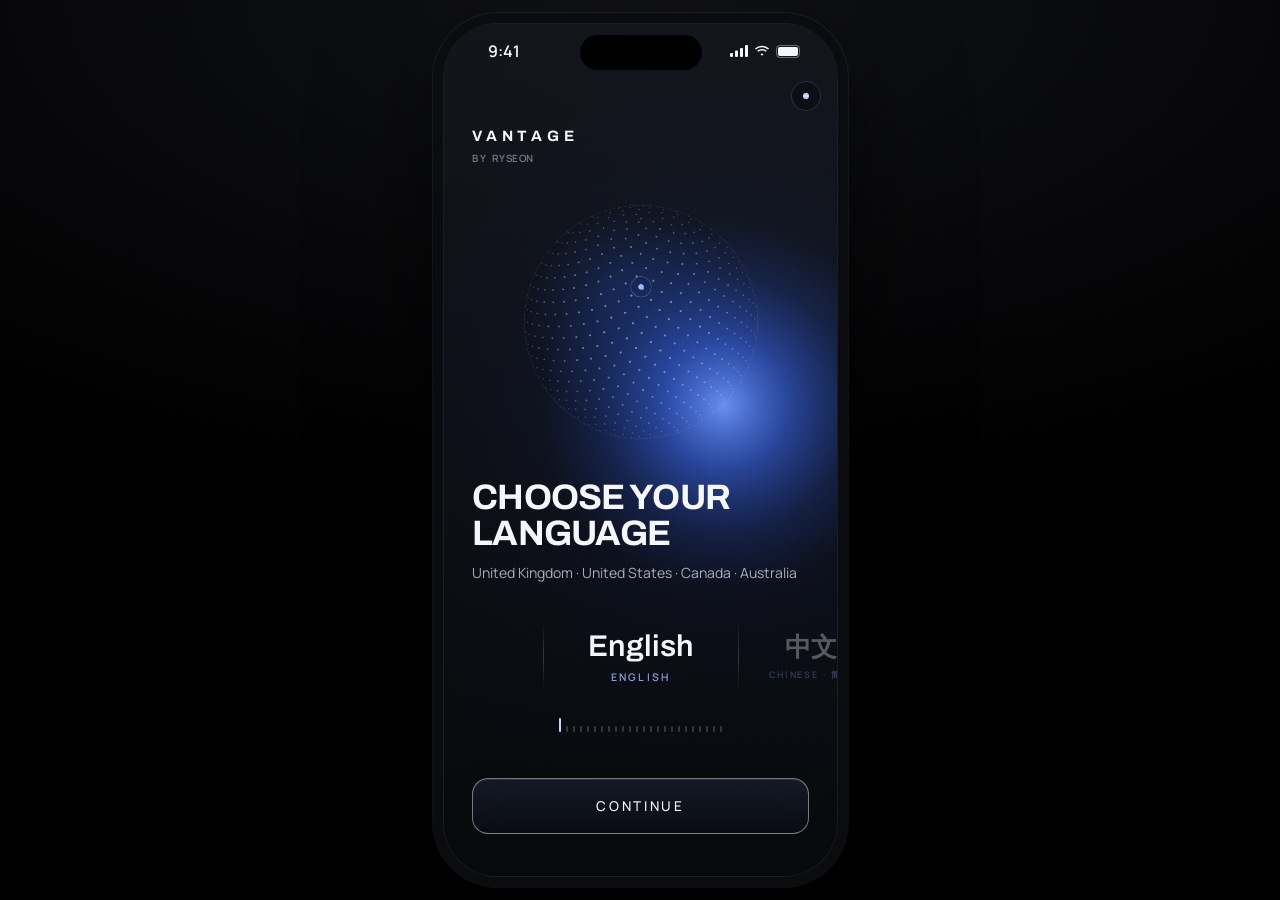
==== commit 78c0cd77: "VANTAGE: rebuild after rebase" ====
--- a/vantage/index.html
+++ b/vantage/index.html
@@ -1,5 +1,5 @@
 <!doctype html>
-<html lang="en" data-build="1792838780">
+<html lang="en" data-build="1792838792">
 <head>
 <meta charset="utf-8">
 <meta name="viewport" content="width=device-width,initial-scale=1,viewport-fit=cover,maximum-scale=1,user-scalable=no">
@@ -4406,7 +4406,7 @@
 })();
 
 
-(function(){var B='1792838780',busy=0;function check(){if(busy||!window.fetch) return;busy=1;
+(function(){var B='1792838792',busy=0;function check(){if(busy||!window.fetch) return;busy=1;
   fetch(location.pathname+'?u='+Date.now(),{cache:'no-store'}).then(function(r){return r.text()}).then(function(t){busy=0;var m=t.match(/data-build="(\d+)"/);if(m&&m[1]!==B) location.reload()}).catch(function(){busy=0})}
   addEventListener('load',function(){setTimeout(check,1500)});document.addEventListener('visibilitychange',function(){if(!document.hidden) check()})})();
 </script>
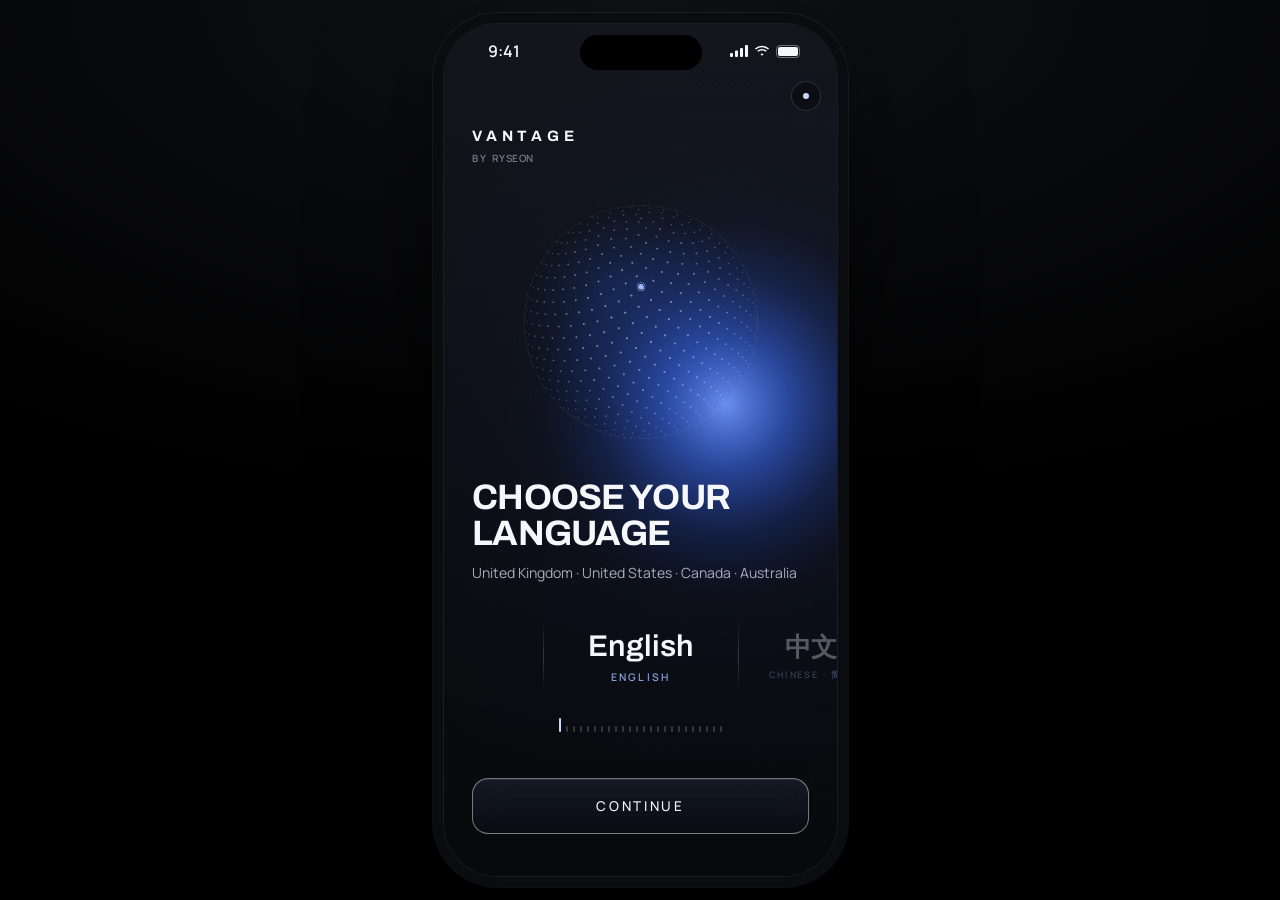
==== commit a3605789: "VANTAGE: one price only — RYSEON VANTAGE £14.90 incl. 1 RYSEON athlete membership; old €6.90/€15.90/" ====
--- a/vantage/index.html
+++ b/vantage/index.html
@@ -1,5 +1,5 @@
 <!doctype html>
-<html lang="en" data-build="1792838792">
+<html lang="en" data-build="1792847240">
 <head>
 <meta charset="utf-8">
 <meta name="viewport" content="width=device-width,initial-scale=1,viewport-fit=cover,maximum-scale=1,user-scalable=no">
@@ -1540,12 +1540,9 @@
   waiting:{label:'Waiting for approval',role:'parent',plan:'individual',user:'Ivan',con:[{a:'luka',st:'pending',rel:'Parent',ago:0}]}
 };
 
-var PLANS={
-  individual:{name:'VANTAGE Individual',short:'Individual',price:6.9,incl:1,max:3},
-  v5:{name:'VANTAGE 5',short:'VANTAGE 5',price:15.9,incl:5,max:9},
-  pro:{name:'VANTAGE Professional',short:'Professional',price:25.9,incl:10,max:10}
-};
-var EXTRA=3.9;
+/* One membership only (Oct 2026): RYSEON VANTAGE £14.90 / month, includes 1 RYSEON athlete membership. Kept as PLANS so older code keeps working. */
+var PLANS={individual:{name:'RYSEON VANTAGE',short:'VANTAGE',price:14.9,incl:1,max:99}};PLANS.v5=PLANS.individual;PLANS.pro=PLANS.individual;
+var EXTRA=0;
 
 /* ---------- Schedule generation ---------- */
 var TPL={
@@ -1937,12 +1934,7 @@
   return '<div class="idcard"><div class="who">'+ava(a,'lg')+'<div><div class="nm">'+esc(nm(a))+'</div><span class="tag">'+esc(a.pos)+'</span></div></div>'+
     '<dl><div><dt>Club</dt><dd>'+esc(a.club)+'</dd></div><div><dt>Team</dt><dd>'+esc(a.team)+'</dd></div><div><dt>City</dt><dd>'+esc(a.city)+'</dd></div><div><dt>RYSEON ID</dt><dd>'+a.ryid+'</dd></div></dl></div>';
 }
-function planNote(){
-  var n=live().length+S.cons.filter(function(c){return c.st==='pending'}).length, pl=PLANS[S.plan];
-  if(n<pl.incl) return '';
-  if(n>=pl.max) return '';
-  return '<p class="note">If approved, this adds €3.90 / month to your '+pl.name+' plan.</p>';
-}
+function planNote(){return ''}
 function requestBody(ob){
   var a=A(S.req.sel); if(!a) return '';
   var rels=['Parent','Agent','Private Coach','Other'];
@@ -2482,8 +2474,7 @@
 function viewProfile(){
   var pl=PLANS[S.plan],L=live(),n=L.length;
   var h='<div class="page narrow">'+mtop()+'<div class="me rise d1"><label class="me-ph" title="Change profile photo">'+meAva()+'<input type="file" accept="image/*" id="me-file" hidden><span class="me-cam" aria-hidden="true"><svg viewBox="0 0 24 24" fill="none" stroke="currentColor" stroke-width="1.8" stroke-linecap="round" stroke-linejoin="round"><path d="M4 8.5A1.5 1.5 0 0 1 5.5 7h2l1.5-2h6l1.5 2h2A1.5 1.5 0 0 1 20 8.5v9a1.5 1.5 0 0 1-1.5 1.5h-13A1.5 1.5 0 0 1 4 17.5Z"/><circle cx="12" cy="12.5" r="3.3"/></svg></span><span class="sr">Change profile photo</span></label><div><b>'+esc(S.user)+'</b><small>'+esc(S.email)+' · '+roleLabel(S.role)+'</small></div></div>';
-  h+='<div class="card focus rise d1"><div style="display:flex;justify-content:space-between;align-items:flex-start;gap:12px;flex-wrap:wrap"><div><span class="mlabel acc">Your plan</span><p style="margin-top:10px;font:700 22px/1 var(--font-display);text-transform:uppercase">'+pl.name+'</p><p class="sub" style="margin-top:8px;font-size:14px">'+n+' of '+pl.max+' athletes · €'+price(S.plan,Math.max(n,1)).toFixed(2)+' / month</p></div>'+
-    '<button class="btn btn-primary btn-sm" type="button" data-a="nav" data-v="pricing">Manage plan</button></div><div class="usage">'+usageBar()+'</div></div>';
+  h+='<!--membership-->'; /* the Membership card (app14) goes here */
   h+='<div class="sec-h rise d2"><h2 class="h3">Connections</h2><button class="link" type="button" data-a="reqNew">Request another athlete</button></div>';
   h+='<div class="set rise d2">'+(S.cons.length?S.cons.map(function(c){var a=A(c.a),st={connected:['Connected','blue'],pending:['Pending',''],invited:['Invited',''],declined:['Declined',''],ended:['Access ended','']}[c.st];
       return '<button type="button" data-a="openA" data-id="'+a.id+'"'+(c.st==='connected'?' data-t="access"':'')+'>'+ava(a,'',c.st==='connected'?'':(c.st==='pending'?'locked':'ended'))+'<span class="t">'+esc(nm(a))+'<small>'+esc(c.rel)+(c.st==='connected'?' · '+PERM_LABELS.filter(function(x){return P(a.id)[x[0]]}).length+' of 9 areas shared':'')+'</small></span><span class="pill '+st[1]+'">'+st[0]+'</span>'+I.chev+'</button>'}).join(''):'<div><span class="t muted">No connections yet</span></div>')+'</div>';
@@ -2502,30 +2493,10 @@
 }
 
 /* ---------- PRICING ---------- */
-function price(k,n){var p=PLANS[k];if(n>p.max) return null;return p.price+Math.max(0,n-p.incl)*EXTRA}
-function bestPlan(n){var best=null;['individual','v5','pro'].forEach(function(k){var v=price(k,n);if(v!=null&&(best===null||v<best[1]-1e-9)) best=[k,v]});return best}
-function viewPricing(){
-  var n=S.calcN||Math.max(1,live().length),bp=bestPlan(n),cur=S.plan;
-  var feats={individual:['<b>1 athlete</b> included','Add athletes for <b>€3.90</b> / athlete / month','Up to 3 athletes'],
-    v5:['<b>Up to 5 athletes</b> included','Add athletes for <b>€3.90</b> / athlete / month','Up to 9 athletes'],
-    pro:['<b>Up to 10 athletes</b> included','Built for agents and coaches with a full portfolio','10 athletes is the VANTAGE maximum']};
-  var h='<div class="page">'+mtop()+'<div class="ptop rise d1"><div class="t"><button class="textbtn" type="button" data-a="nav" data-v="profile" style="display:flex;align-items:center;gap:6px;margin-bottom:10px">'+I.left.replace('<svg','<svg style="width:16px;height:16px"')+'Profile</button><h1 class="ptitle">Choose your plan</h1><p class="psub">Every plan includes the full read-only VANTAGE experience. Athletes always decide what you see.</p></div></div>';
-  h+='<div class="plans rise d2">'+['individual','v5','pro'].map(function(k){var p=PLANS[k];return '<div class="plan'+(k==='v5'?' rec':'')+'">'+(k===cur?'<span class="pill blue cur">Current plan</span>':(k==='v5'?'<span class="pill cur">Most chosen</span>':''))+
-    '<span class="nm">'+p.name+'</span><div class="price"><b>€'+p.price.toFixed(2)+'</b><span>/ month</span></div>'+
-    '<ul>'+feats[k].map(function(f){return '<li>'+I.check+'<span>'+f+'</span></li>'}).join('')+'</ul>'+
-    '<button class="btn '+(k===cur?'btn-quiet':'btn-primary')+'" type="button" data-a="choosePlan" data-p="'+k+'"'+(k===cur||live().length>p.max?' disabled':'')+'>'+(k===cur?'Your plan':(live().length>p.max?'Connects up to '+p.max:'Choose '+p.short))+'</button></div>'}).join('')+'</div>';
-  h+='<div class="card rise d2 calc"><div class="out"><span class="mlabel acc">How many athletes will be in your team?</span><span class="muted" style="font-size:13.5px">Best value</span></div>'+
-    '<div class="out"><b><span id="calc-n">'+n+'</span> <span style="font-size:15px;font-family:var(--font-body);font-weight:500;color:var(--mut)">athlete'+(n>1?'s':'')+'</span></b><b id="calc-out">'+PLANS[bp[0]].short+' · €'+bp[1].toFixed(2)+'</b></div>'+
-    '<input type="range" id="calc" min="1" max="11" step="1" value="'+n+'" data-in="calc" aria-label="Number of athletes"><div class="ticks">'+[1,2,3,4,5,6,7,8,9,10,'10+'].map(function(x){return '<span>'+x+'</span>'}).join('')+'</div><p class="note" id="calc-note">'+calcNote(n)+'</p></div>';
-  h+='<div class="rx rise d3"><div><span class="mlabel acc">RYSEON X</span><h3 style="margin-top:10px">Managing more than<br>10 athletes?</h3><p>RYSEON X is the professional command centre for teams, academies, national teams and football organisations.</p></div><a class="btn btn-quiet btn-sm" href="https://ryseon.ai" target="_blank" rel="noopener" style="text-decoration:none">Discover RYSEON X</a></div>';
-  h+='<p class="note">Prices include VAT where applicable. Cancel any time. Prototype only — no payment is taken.</p>';
-  return h+'</div>';
-}
-function calcNote(n){
-  if(n>10) return 'VANTAGE connects up to 10 athletes. For larger groups, RYSEON X is built for teams and organisations.';
-  var b=bestPlan(n),parts=['individual','v5','pro'].map(function(k){var v=price(k,n);return v==null?null:PLANS[k].short+' €'+v.toFixed(2)}).filter(Boolean);
-  return 'Options for '+n+': '+parts.join(' · ')+'.';
-}
+/* The old multi-tier plans are gone. Membership (app14) is the only price: RYSEON VANTAGE £14.90 / month. */
+function viewPricing(){return viewProfile()}
+function calcNote(){return ''}
+function bestPlan(){return ['individual',14.9]}
 
 /* ---------- REQUEST ANOTHER ATHLETE (in-app) ---------- */
 function slotsUsed(){return S.cons.filter(function(c){return c.st==='connected'||c.st==='pending'||c.st==='invited'}).length}
@@ -2545,9 +2516,7 @@
   var inner='',cls='sheet';
   if(o.t==='report') inner=reportSheet(o.id);
   else if(o.t==='stop'){cls+=' sm';var a=A(o.id);inner='<div class="sheet-b" style="padding-top:26px"><h2 class="rp-h" style="font-size:24px">Disconnect from '+esc(a.first)+'?</h2><p class="sub">You’ll lose access to everything '+esc(a.first)+' shares with you. To connect again, you’ll need to send a new request and '+esc(a.first)+' will need to approve it.</p><div style="display:flex;flex-direction:column;gap:10px;margin-top:6px"><button class="btn btn-primary" type="button" data-a="doStop" data-id="'+a.id+'">Disconnect</button><button class="btn btn-quiet" type="button" data-a="closeOv">Stay connected</button></div></div>'}
-  else if(o.t==='limit'){cls+=' sm';var pl=PLANS[S.plan];
-    inner=S.plan==='pro'?'<div class="sheet-b" style="padding-top:26px"><span class="mlabel acc">RYSEON X</span><h2 class="rp-h" style="font-size:26px">Managing more than 10 athletes?</h2><p class="sub">VANTAGE connects up to 10 athletes. RYSEON X is the professional command centre for teams, academies and football organisations.</p><div style="display:flex;flex-direction:column;gap:10px;margin-top:6px"><a class="btn btn-primary" href="https://ryseon.ai" target="_blank" rel="noopener" style="text-decoration:none">Discover RYSEON X</a><button class="btn btn-quiet" type="button" data-a="closeOv">Not now</button></div></div>'
-      :'<div class="sheet-b" style="padding-top:26px"><span class="mlabel acc">'+pl.name+'</span><h2 class="rp-h" style="font-size:26px">Your plan is full</h2><p class="sub">'+pl.name+' connects up to '+pl.max+' athletes. Move to a larger plan to request another athlete.</p><div style="display:flex;flex-direction:column;gap:10px;margin-top:6px"><button class="btn btn-primary" type="button" data-a="nav" data-v="pricing">See plans</button><button class="btn btn-quiet" type="button" data-a="closeOv">Not now</button></div></div>'}
+  else if(o.t==='limit'){cls+=' sm';inner='<div class="sheet-b" style="padding-top:26px"><span class="mlabel acc">RYSEON X</span><h2 class="rp-h" style="font-size:26px">Managing a whole team?</h2><p class="sub">RYSEON X is the professional command centre for teams, academies and football organisations.</p><div style="display:flex;flex-direction:column;gap:10px;margin-top:6px"><a class="btn btn-primary" href="https://ryseon.ai" target="_blank" rel="noopener" style="text-decoration:none">Discover RYSEON X</a><button class="btn btn-quiet" type="button" data-a="closeOv">Not now</button></div></div>'}
   else if(o.t==='role'){cls+=' sm';inner='<div class="sheet-h"><span class="mlabel">How you use VANTAGE</span><button class="iconbtn" type="button" data-a="closeOv" aria-label="Close">'+I.x+'</button></div><div class="sheet-b"><div class="roles" role="radiogroup">'+[['parent','Parent',I.parent],['agent','Agent',I.agent],['coach','Private Coach',I.coach],['other','Other',I.other]].map(function(r){return '<button class="role" type="button" role="radio" style="min-height:104px" aria-checked="'+(S.role===r[0])+'" data-a="setRole" data-r="'+r[0]+'"><span class="tick">'+I.check+'</span>'+r[2]+'<b>'+r[1]+'</b></button>'}).join('')+'</div><p class="note">This personalises VANTAGE. It doesn’t change what any athlete shares with you.</p></div>'}
   else if(o.t==='proto'){
     var L=live(),pend=others().filter(function(c){return c.st==='pending'});
@@ -2719,7 +2688,6 @@
   var t=e.target,k=t.getAttribute('data-in');if(!k) return;
   if(k==='find'){S.req.q=t.value;var r=document.getElementById('results');if(r) r.innerHTML=resultsHtml()}
   else if(k==='athQ'){S.athQ=t.value;var o=document.getElementById('ath-out');if(o) o.innerHTML=athOut()}
-  else if(k==='calc'){var n=+t.value;S.calcN=n;var b=n>10?null:bestPlan(n);document.getElementById('calc-n').textContent=n>10?'10+':n;document.getElementById('calc-out').textContent=b?PLANS[b[0]].short+' · €'+b[1].toFixed(2):'RYSEON X';document.getElementById('calc-note').textContent=calcNote(n)}
 }
 function onSubmit(e){
   var f=e.target.getAttribute('data-f');if(!f) return;e.preventDefault();
@@ -2935,7 +2903,7 @@
    The athlete still decides: joining via the link = approving
    the connection, and they choose what to share.
    ============================================================ */
-var RYSEON_PRICE='£11.99 / month',RYSEON_TRIAL='7 days free';
+var RYSEON_PRICE='£11.90 / month',RYSEON_TRIAL='15 days free';
 var INV_N=0;
 function invCode(){var c='ABCDEFGHJKLMNPQRSTUVWXYZ23456789',s='';for(var i=0;i<4;i++) s+=c[Math.floor(Math.random()*c.length)];return s}
 function newInvite(){return {first:'',last:'',contact:'',rel:roleLabel(S.role),pay:'me'}}
@@ -4137,8 +4105,7 @@
 function pillFor(s){return {inactive:'<span class="pill">Not active</span>',expired:'<span class="pill">Ended</span>',cancelling:'<span class="pill">Ending</span>'}[s]||'<span class="pill blue"><span class="dot"></span>Active</span>'}
 var _vp=viewProfile;
 viewProfile=function(){var h=_vp();
-  var i=h.indexOf('<div class="card focus rise d1">'),u=i<0?-1:h.indexOf('<div class="usage">',i),j=u<0?-1:h.indexOf('</div></div>',u)+12;
-  if(i>=0&&j>i) h=h.slice(0,i)+profileCard()+h.slice(j);
+  h=h.replace('<!--membership-->',profileCard());
   h=h.replace(/<button type="button" data-a="nav" data-v="pricing">(<svg[\s\S]*?<\/svg>)<span class="t">Subscription &amp; billing<\/span><span class="v">[^<]*<\/span>/,'<button type="button" data-a="memOpen">$1<span class="t">Membership<small>RYSEON VANTAGE · includes 1 RYSEON athlete membership</small></span><span class="v">'+({inactive:'Not active',expired:'Ended',cancelling:'Ending'}[state()]||'Active')+'</span>');
   h=h.replace(/<button type="button" data-a="nav" data-v="pricing">(<svg[\s\S]*?<\/svg>)<span class="t">Subscription & billing<\/span><span class="v">[^<]*<\/span>/,'<button type="button" data-a="memOpen">$1<span class="t">Membership<small>RYSEON VANTAGE · includes 1 RYSEON athlete membership</small></span><span class="v">'+({inactive:'Not active',expired:'Ended',cancelling:'Ending'}[state()]||'Active')+'</span>');
   return h};
@@ -4373,6 +4340,15 @@
   if(s==='connected'||s==='cancelling'){var p={};PERM_LABELS.forEach(function(x){p[x[0]]=DEF_PERMS[x[0]]});connect({first:demo.first,last:demo.last,h:demo.h},p)}
   if(s==='cancelling'){MEM.sub.st='cancelling';MEM.sub.ends=MEM.sub.renew}
   if(s==='revoked'){MEM.note='revoked';MEM.revokedName='Luka'}}
+/* ---------- one price only: RYSEON VANTAGE £14.90 / month (the old multi-tier plans are gone) ---------- */
+Object.keys(PLANS).forEach(function(k){PLANS[k]={name:'RYSEON VANTAGE',short:'VANTAGE',price:14.9,incl:1,max:99}});EXTRA=0;
+planNote=function(){return ''};
+viewPricing=function(){S.view='profile';setTimeout(function(){S.ov={t:'mem'};render()},0);return viewProfile()};
+document.addEventListener('click',function(e){var t=e.target.closest('[data-a=nav][data-v=pricing]');if(!t) return;e.stopImmediatePropagation();S.ov={t:'mem'};render()},true);
+var _rs14=renderShell;
+renderShell=function(){return _rs14().replace(/<div class="side-foot">[\s\S]*?<div class="usage">[\s\S]*?<\/div><\/div>/,'<div class="side-foot"><b>RYSEON VANTAGE</b><br>'+PRICE+' / month · '+summary()+'</div>')};
+var _va14=viewAthletes;
+viewAthletes=function(){var n=live().length;return _va14().replace(/<p class="psub">\d+ of \d+ on [^<]*<\/p>/,'<p class="psub">'+n+' '+(n===1?'athlete':'athletes')+' connected</p>')};
 var _ls=loadScenario;loadScenario=function(k){_ls(k);MEM.sub={st:'none'};MEM.cov=null;MEM.inv=null;MEM.incoming=null;MEM.note=null};
 render(true);
 })();
@@ -4406,7 +4382,7 @@
 })();
 
 
-(function(){var B='1792838792',busy=0;function check(){if(busy||!window.fetch) return;busy=1;
+(function(){var B='1792847240',busy=0;function check(){if(busy||!window.fetch) return;busy=1;
   fetch(location.pathname+'?u='+Date.now(),{cache:'no-store'}).then(function(r){return r.text()}).then(function(t){busy=0;var m=t.match(/data-build="(\d+)"/);if(m&&m[1]!==B) location.reload()}).catch(function(){busy=0})}
   addEventListener('load',function(){setTimeout(check,1500)});document.addEventListener('visibilitychange',function(){if(!document.hidden) check()})})();
 </script>
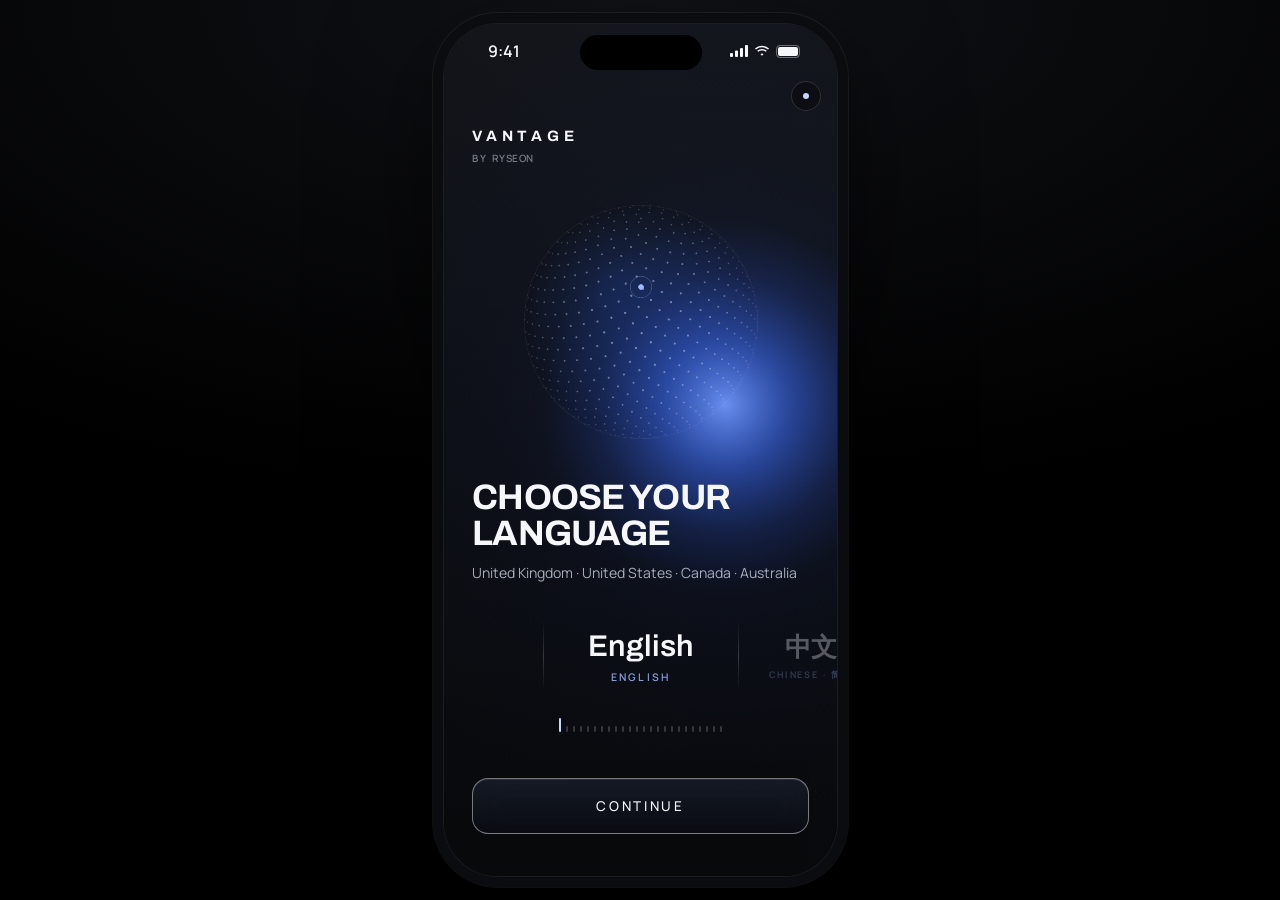
==== commit a89784d7: "Rename RYSEON X to Daytona everywhere (app texts in all languages, VANTAGE) Co-Authored-By: Claude O" ====
--- a/vantage/index.html
+++ b/vantage/index.html
@@ -1,5 +1,5 @@
 <!doctype html>
-<html lang="en" data-build="1792847240">
+<html lang="en" data-build="1793606970">
 <head>
 <meta charset="utf-8">
 <meta name="viewport" content="width=device-width,initial-scale=1,viewport-fit=cover,maximum-scale=1,user-scalable=no">
@@ -2516,7 +2516,7 @@
   var inner='',cls='sheet';
   if(o.t==='report') inner=reportSheet(o.id);
   else if(o.t==='stop'){cls+=' sm';var a=A(o.id);inner='<div class="sheet-b" style="padding-top:26px"><h2 class="rp-h" style="font-size:24px">Disconnect from '+esc(a.first)+'?</h2><p class="sub">You’ll lose access to everything '+esc(a.first)+' shares with you. To connect again, you’ll need to send a new request and '+esc(a.first)+' will need to approve it.</p><div style="display:flex;flex-direction:column;gap:10px;margin-top:6px"><button class="btn btn-primary" type="button" data-a="doStop" data-id="'+a.id+'">Disconnect</button><button class="btn btn-quiet" type="button" data-a="closeOv">Stay connected</button></div></div>'}
-  else if(o.t==='limit'){cls+=' sm';inner='<div class="sheet-b" style="padding-top:26px"><span class="mlabel acc">RYSEON X</span><h2 class="rp-h" style="font-size:26px">Managing a whole team?</h2><p class="sub">RYSEON X is the professional command centre for teams, academies and football organisations.</p><div style="display:flex;flex-direction:column;gap:10px;margin-top:6px"><a class="btn btn-primary" href="https://ryseon.ai" target="_blank" rel="noopener" style="text-decoration:none">Discover RYSEON X</a><button class="btn btn-quiet" type="button" data-a="closeOv">Not now</button></div></div>'}
+  else if(o.t==='limit'){cls+=' sm';inner='<div class="sheet-b" style="padding-top:26px"><span class="mlabel acc">Daytona</span><h2 class="rp-h" style="font-size:26px">Managing a whole team?</h2><p class="sub">Daytona is the professional command centre for teams, academies and football organisations.</p><div style="display:flex;flex-direction:column;gap:10px;margin-top:6px"><a class="btn btn-primary" href="https://ryseon.ai" target="_blank" rel="noopener" style="text-decoration:none">Discover Daytona</a><button class="btn btn-quiet" type="button" data-a="closeOv">Not now</button></div></div>'}
   else if(o.t==='role'){cls+=' sm';inner='<div class="sheet-h"><span class="mlabel">How you use VANTAGE</span><button class="iconbtn" type="button" data-a="closeOv" aria-label="Close">'+I.x+'</button></div><div class="sheet-b"><div class="roles" role="radiogroup">'+[['parent','Parent',I.parent],['agent','Agent',I.agent],['coach','Private Coach',I.coach],['other','Other',I.other]].map(function(r){return '<button class="role" type="button" role="radio" style="min-height:104px" aria-checked="'+(S.role===r[0])+'" data-a="setRole" data-r="'+r[0]+'"><span class="tick">'+I.check+'</span>'+r[2]+'<b>'+r[1]+'</b></button>'}).join('')+'</div><p class="note">This personalises VANTAGE. It doesn’t change what any athlete shares with you.</p></div>'}
   else if(o.t==='proto'){
     var L=live(),pend=others().filter(function(c){return c.st==='pending'});
@@ -4382,7 +4382,7 @@
 })();
 
 
-(function(){var B='1792847240',busy=0;function check(){if(busy||!window.fetch) return;busy=1;
+(function(){var B='1793606970',busy=0;function check(){if(busy||!window.fetch) return;busy=1;
   fetch(location.pathname+'?u='+Date.now(),{cache:'no-store'}).then(function(r){return r.text()}).then(function(t){busy=0;var m=t.match(/data-build="(\d+)"/);if(m&&m[1]!==B) location.reload()}).catch(function(){busy=0})}
   addEventListener('load',function(){setTimeout(check,1500)});document.addEventListener('visibilitychange',function(){if(!document.hidden) check()})})();
 </script>
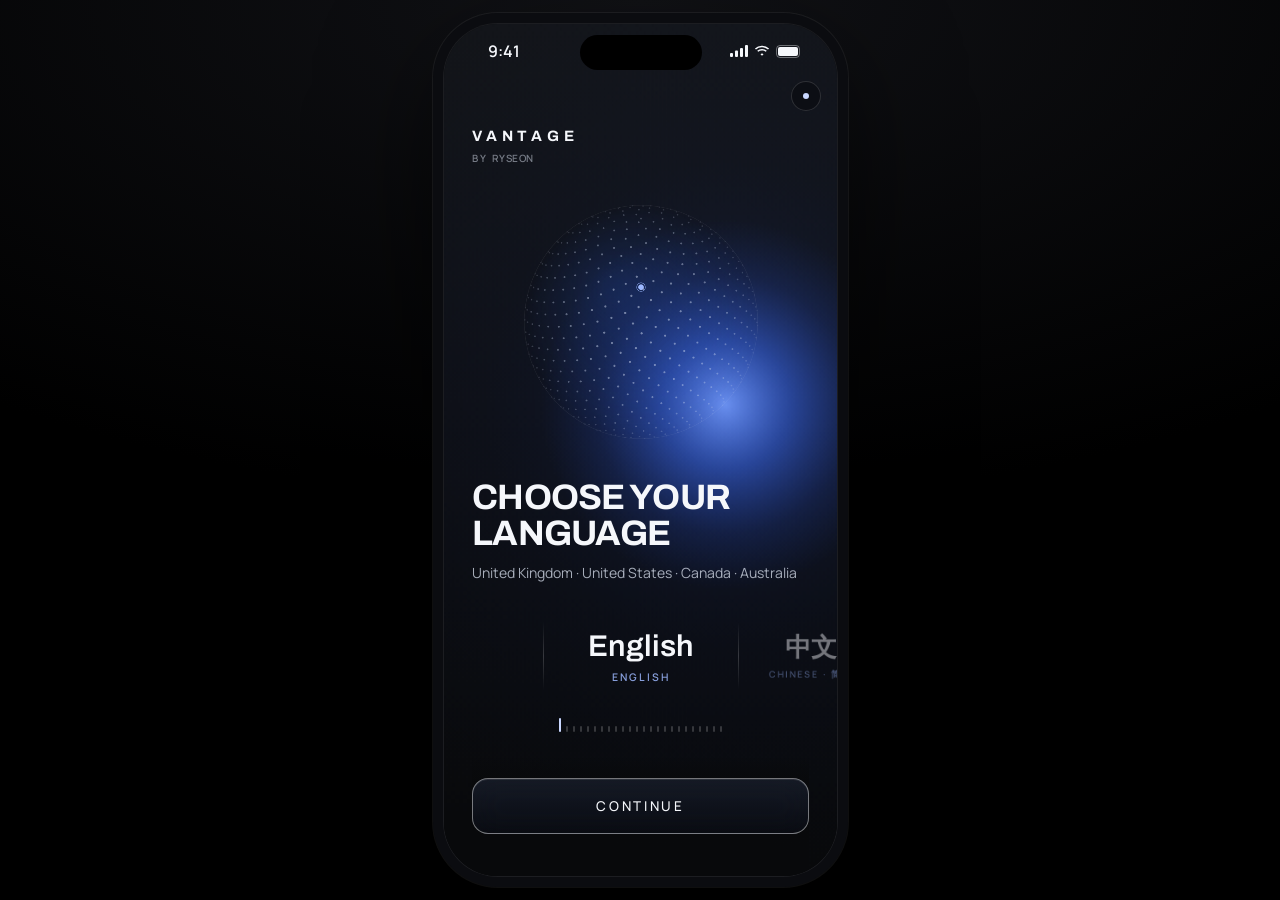
==== commit 9af16a37: "Rename RYSEON X to Daytona Co-Authored-By: Claude Opus 5.5 <noreply@anthropic.com> Claude-Session: h" ====
--- a/vantage/index.html
+++ b/vantage/index.html
@@ -1,5 +1,5 @@
 <!doctype html>
-<html lang="en" data-build="1793606970">
+<html lang="en" data-build="1793607049">
 <head>
 <meta charset="utf-8">
 <meta name="viewport" content="width=device-width,initial-scale=1,viewport-fit=cover,maximum-scale=1,user-scalable=no">
@@ -1404,49 +1404,6 @@
 @media (prefers-reduced-motion:reduce){.hnav-pill{transition:none}.aura canvas{transition:none}}
 /* Tab bar (Ivan, 23 Oct): the blur is inside the tab bar itself, and the bar sits about 0.5 cm from the bottom edge */
 .bnav{bottom:max(12px,calc(var(--sab) - 10px));left:max(18px,env(safe-area-inset-left,0px));right:max(18px,env(safe-area-inset-right,0px));background:rgba(22,23,27,.42);-webkit-backdrop-filter:blur(22px) saturate(160%);backdrop-filter:blur(22px) saturate(160%)}
-/* ===== Membership · RYSEON VANTAGE £14.90 (Ivan, 24 Oct) ===== */
-.mb-card{display:flex;flex-direction:column;align-items:flex-start;gap:8px}
-.mb-card .btn{margin-top:8px;width:auto;padding:0 20px}
-.mb-row{display:flex;align-items:center;justify-content:space-between;gap:12px;width:100%}
-.mb-name{font:700 22px/1.05 var(--font-display);text-transform:uppercase;letter-spacing:-.01em}
-.mb-name span{font:500 14px/1 var(--font-body);text-transform:none;color:var(--mut)}
-.mb-price{font:500 14px/1 var(--font-body);color:var(--mut)}.mb-price b{font:700 24px/1 var(--font-display);color:var(--text);margin-right:2px}
-.mb-inc{display:flex;align-items:center;gap:8px;font:600 14px/1.35 var(--font-body);color:var(--blue-3)}
-.mb-inc svg,.mb-cov svg{width:18px;height:18px;flex:none}
-.mb-st{font-size:13.5px}
-.mb-hero{display:flex;flex-direction:column;gap:12px;margin:4px 0 18px}
-.mb-hero.sm{gap:8px;margin-bottom:14px}
-.mb-hl{font:700 32px/1 var(--font-display);text-transform:uppercase;letter-spacing:-.02em}
-.mb-offer{display:flex;flex-direction:column;gap:14px;margin-top:8px;padding:18px;border-radius:22px;border:1px solid rgba(31,107,255,.45);background:linear-gradient(155deg,rgba(31,107,255,.2),rgba(255,255,255,.03) 60%)}
-.mb-p{display:flex;align-items:baseline;gap:6px}.mb-p b{font:700 40px/1 var(--font-display)}.mb-p span{font:500 15px/1 var(--font-body);color:var(--mut)}
-.mb-plus{display:flex;gap:12px;align-items:flex-start;padding-top:14px;border-top:1px solid rgba(255,255,255,.1)}
-.mb-plus b{display:block;font:600 15.5px/1.3 var(--font-body)}.mb-plus small{display:block;margin-top:4px;font:500 13px/1.45 var(--font-body);color:var(--mut)}
-.mb-ic{width:36px;height:36px;flex:none;border-radius:50%;display:grid;place-items:center;background:var(--blue);color:#fff}.mb-ic svg{width:19px;height:19px}
-.mb-steps{margin-top:4px}
-.mb-lic{display:flex;flex-direction:column;gap:12px}
-.mb-lic .btn{width:100%}
-.mb-lt{font:600 16px/1.25 var(--font-body)}
-.mb-ath{display:flex;align-items:center;gap:12px}.mb-ath .ava{--s:44px}.mb-ath .t{flex:1;min-width:0}.mb-ath .t b{display:block;font:600 15.5px/1.25 var(--font-body)}.mb-ath .t small{display:block;margin-top:3px;font-size:12.5px;color:var(--mut)}
-.mb-cov{display:flex;align-items:center;gap:8px;font:500 13.5px/1.4 var(--font-body);color:var(--blue-3)}
-.mb-await{font:500 13.5px/1.4 var(--font-body);color:var(--mut)}
-.mb-acts{display:grid;grid-template-columns:1fr 1fr;gap:10px}
-.mb-cancel{align-self:center;margin-top:12px;color:var(--mut)}
-.mb-gap{margin-top:12px;width:100%}
-.mb-end{margin-bottom:16px}
-.mb-shield{margin-bottom:16px}.mb-shield svg{width:26px;height:26px}
-.mb-send.off{opacity:.45;pointer-events:none}
-.mb-qr{width:228px;height:228px;display:grid;place-items:center;border-radius:18px;background:rgba(255,255,255,.04);margin:4px auto 6px}.mb-qr svg{width:100%;height:100%}
-.mb-qr-l{font:500 13px/1.4 var(--font-body);color:var(--mut);padding:20px;text-align:center}
-.mb-proto{display:flex;flex-direction:column;gap:10px;margin-top:26px;padding:14px;border-radius:18px;border:1px dashed rgba(157,184,255,.4);background:rgba(31,107,255,.05)}
-.mb-proto>.sim-k,.mb-sim{align-self:flex-start;font:600 9px/1 var(--font-body);letter-spacing:.18em;text-transform:uppercase;padding:4px 6px;border-radius:6px;background:rgba(157,184,255,.16);color:var(--blue-3)}
-.mb-sim{display:inline-block;vertical-align:3px;margin-right:4px}
-.mb-proto .chips.wrap,.mb-variant .chips.wrap{flex-wrap:wrap}
-.mb-variant{display:flex;flex-direction:column;gap:10px;margin-bottom:14px}
-.mb-perm>button{justify-content:space-between}
-.msw{width:46px;height:28px;flex:none;border-radius:14px;background:rgba(255,255,255,.14);position:relative;transition:background-color .22s}
-.msw i{position:absolute;top:3px;left:3px;width:22px;height:22px;border-radius:50%;background:#fff;transition:transform .22s cubic-bezier(.3,.7,.25,1)}
-.msw.on{background:var(--blue)}.msw.on i{transform:translateX(18px)}
-.mb-steps+.note,.rgroup+.note{margin-top:14px}
 </style>
 </head>
 <body>
@@ -1540,9 +1497,12 @@
   waiting:{label:'Waiting for approval',role:'parent',plan:'individual',user:'Ivan',con:[{a:'luka',st:'pending',rel:'Parent',ago:0}]}
 };
 
-/* One membership only (Oct 2026): RYSEON VANTAGE £14.90 / month, includes 1 RYSEON athlete membership. Kept as PLANS so older code keeps working. */
-var PLANS={individual:{name:'RYSEON VANTAGE',short:'VANTAGE',price:14.9,incl:1,max:99}};PLANS.v5=PLANS.individual;PLANS.pro=PLANS.individual;
-var EXTRA=0;
+var PLANS={
+  individual:{name:'VANTAGE Individual',short:'Individual',price:6.9,incl:1,max:3},
+  v5:{name:'VANTAGE 5',short:'VANTAGE 5',price:15.9,incl:5,max:9},
+  pro:{name:'VANTAGE Professional',short:'Professional',price:25.9,incl:10,max:10}
+};
+var EXTRA=3.9;
 
 /* ---------- Schedule generation ---------- */
 var TPL={
@@ -1934,7 +1894,12 @@
   return '<div class="idcard"><div class="who">'+ava(a,'lg')+'<div><div class="nm">'+esc(nm(a))+'</div><span class="tag">'+esc(a.pos)+'</span></div></div>'+
     '<dl><div><dt>Club</dt><dd>'+esc(a.club)+'</dd></div><div><dt>Team</dt><dd>'+esc(a.team)+'</dd></div><div><dt>City</dt><dd>'+esc(a.city)+'</dd></div><div><dt>RYSEON ID</dt><dd>'+a.ryid+'</dd></div></dl></div>';
 }
-function planNote(){return ''}
+function planNote(){
+  var n=live().length+S.cons.filter(function(c){return c.st==='pending'}).length, pl=PLANS[S.plan];
+  if(n<pl.incl) return '';
+  if(n>=pl.max) return '';
+  return '<p class="note">If approved, this adds €3.90 / month to your '+pl.name+' plan.</p>';
+}
 function requestBody(ob){
   var a=A(S.req.sel); if(!a) return '';
   var rels=['Parent','Agent','Private Coach','Other'];
@@ -2474,7 +2439,8 @@
 function viewProfile(){
   var pl=PLANS[S.plan],L=live(),n=L.length;
   var h='<div class="page narrow">'+mtop()+'<div class="me rise d1"><label class="me-ph" title="Change profile photo">'+meAva()+'<input type="file" accept="image/*" id="me-file" hidden><span class="me-cam" aria-hidden="true"><svg viewBox="0 0 24 24" fill="none" stroke="currentColor" stroke-width="1.8" stroke-linecap="round" stroke-linejoin="round"><path d="M4 8.5A1.5 1.5 0 0 1 5.5 7h2l1.5-2h6l1.5 2h2A1.5 1.5 0 0 1 20 8.5v9a1.5 1.5 0 0 1-1.5 1.5h-13A1.5 1.5 0 0 1 4 17.5Z"/><circle cx="12" cy="12.5" r="3.3"/></svg></span><span class="sr">Change profile photo</span></label><div><b>'+esc(S.user)+'</b><small>'+esc(S.email)+' · '+roleLabel(S.role)+'</small></div></div>';
-  h+='<!--membership-->'; /* the Membership card (app14) goes here */
+  h+='<div class="card focus rise d1"><div style="display:flex;justify-content:space-between;align-items:flex-start;gap:12px;flex-wrap:wrap"><div><span class="mlabel acc">Your plan</span><p style="margin-top:10px;font:700 22px/1 var(--font-display);text-transform:uppercase">'+pl.name+'</p><p class="sub" style="margin-top:8px;font-size:14px">'+n+' of '+pl.max+' athletes · €'+price(S.plan,Math.max(n,1)).toFixed(2)+' / month</p></div>'+
+    '<button class="btn btn-primary btn-sm" type="button" data-a="nav" data-v="pricing">Manage plan</button></div><div class="usage">'+usageBar()+'</div></div>';
   h+='<div class="sec-h rise d2"><h2 class="h3">Connections</h2><button class="link" type="button" data-a="reqNew">Request another athlete</button></div>';
   h+='<div class="set rise d2">'+(S.cons.length?S.cons.map(function(c){var a=A(c.a),st={connected:['Connected','blue'],pending:['Pending',''],invited:['Invited',''],declined:['Declined',''],ended:['Access ended','']}[c.st];
       return '<button type="button" data-a="openA" data-id="'+a.id+'"'+(c.st==='connected'?' data-t="access"':'')+'>'+ava(a,'',c.st==='connected'?'':(c.st==='pending'?'locked':'ended'))+'<span class="t">'+esc(nm(a))+'<small>'+esc(c.rel)+(c.st==='connected'?' · '+PERM_LABELS.filter(function(x){return P(a.id)[x[0]]}).length+' of 9 areas shared':'')+'</small></span><span class="pill '+st[1]+'">'+st[0]+'</span>'+I.chev+'</button>'}).join(''):'<div><span class="t muted">No connections yet</span></div>')+'</div>';
@@ -2493,10 +2459,30 @@
 }
 
 /* ---------- PRICING ---------- */
-/* The old multi-tier plans are gone. Membership (app14) is the only price: RYSEON VANTAGE £14.90 / month. */
-function viewPricing(){return viewProfile()}
-function calcNote(){return ''}
-function bestPlan(){return ['individual',14.9]}
+function price(k,n){var p=PLANS[k];if(n>p.max) return null;return p.price+Math.max(0,n-p.incl)*EXTRA}
+function bestPlan(n){var best=null;['individual','v5','pro'].forEach(function(k){var v=price(k,n);if(v!=null&&(best===null||v<best[1]-1e-9)) best=[k,v]});return best}
+function viewPricing(){
+  var n=S.calcN||Math.max(1,live().length),bp=bestPlan(n),cur=S.plan;
+  var feats={individual:['<b>1 athlete</b> included','Add athletes for <b>€3.90</b> / athlete / month','Up to 3 athletes'],
+    v5:['<b>Up to 5 athletes</b> included','Add athletes for <b>€3.90</b> / athlete / month','Up to 9 athletes'],
+    pro:['<b>Up to 10 athletes</b> included','Built for agents and coaches with a full portfolio','10 athletes is the VANTAGE maximum']};
+  var h='<div class="page">'+mtop()+'<div class="ptop rise d1"><div class="t"><button class="textbtn" type="button" data-a="nav" data-v="profile" style="display:flex;align-items:center;gap:6px;margin-bottom:10px">'+I.left.replace('<svg','<svg style="width:16px;height:16px"')+'Profile</button><h1 class="ptitle">Choose your plan</h1><p class="psub">Every plan includes the full read-only VANTAGE experience. Athletes always decide what you see.</p></div></div>';
+  h+='<div class="plans rise d2">'+['individual','v5','pro'].map(function(k){var p=PLANS[k];return '<div class="plan'+(k==='v5'?' rec':'')+'">'+(k===cur?'<span class="pill blue cur">Current plan</span>':(k==='v5'?'<span class="pill cur">Most chosen</span>':''))+
+    '<span class="nm">'+p.name+'</span><div class="price"><b>€'+p.price.toFixed(2)+'</b><span>/ month</span></div>'+
+    '<ul>'+feats[k].map(function(f){return '<li>'+I.check+'<span>'+f+'</span></li>'}).join('')+'</ul>'+
+    '<button class="btn '+(k===cur?'btn-quiet':'btn-primary')+'" type="button" data-a="choosePlan" data-p="'+k+'"'+(k===cur||live().length>p.max?' disabled':'')+'>'+(k===cur?'Your plan':(live().length>p.max?'Connects up to '+p.max:'Choose '+p.short))+'</button></div>'}).join('')+'</div>';
+  h+='<div class="card rise d2 calc"><div class="out"><span class="mlabel acc">How many athletes will be in your team?</span><span class="muted" style="font-size:13.5px">Best value</span></div>'+
+    '<div class="out"><b><span id="calc-n">'+n+'</span> <span style="font-size:15px;font-family:var(--font-body);font-weight:500;color:var(--mut)">athlete'+(n>1?'s':'')+'</span></b><b id="calc-out">'+PLANS[bp[0]].short+' · €'+bp[1].toFixed(2)+'</b></div>'+
+    '<input type="range" id="calc" min="1" max="11" step="1" value="'+n+'" data-in="calc" aria-label="Number of athletes"><div class="ticks">'+[1,2,3,4,5,6,7,8,9,10,'10+'].map(function(x){return '<span>'+x+'</span>'}).join('')+'</div><p class="note" id="calc-note">'+calcNote(n)+'</p></div>';
+  h+='<div class="rx rise d3"><div><span class="mlabel acc">Daytona</span><h3 style="margin-top:10px">Managing more than<br>10 athletes?</h3><p>Daytona is the professional command centre for teams, academies, national teams and football organisations.</p></div><a class="btn btn-quiet btn-sm" href="https://ryseon.ai" target="_blank" rel="noopener" style="text-decoration:none">Discover Daytona</a></div>';
+  h+='<p class="note">Prices include VAT where applicable. Cancel any time. Prototype only — no payment is taken.</p>';
+  return h+'</div>';
+}
+function calcNote(n){
+  if(n>10) return 'VANTAGE connects up to 10 athletes. For larger groups, Daytona is built for teams and organisations.';
+  var b=bestPlan(n),parts=['individual','v5','pro'].map(function(k){var v=price(k,n);return v==null?null:PLANS[k].short+' €'+v.toFixed(2)}).filter(Boolean);
+  return 'Options for '+n+': '+parts.join(' · ')+'.';
+}
 
 /* ---------- REQUEST ANOTHER ATHLETE (in-app) ---------- */
 function slotsUsed(){return S.cons.filter(function(c){return c.st==='connected'||c.st==='pending'||c.st==='invited'}).length}
@@ -2516,7 +2502,9 @@
   var inner='',cls='sheet';
   if(o.t==='report') inner=reportSheet(o.id);
   else if(o.t==='stop'){cls+=' sm';var a=A(o.id);inner='<div class="sheet-b" style="padding-top:26px"><h2 class="rp-h" style="font-size:24px">Disconnect from '+esc(a.first)+'?</h2><p class="sub">You’ll lose access to everything '+esc(a.first)+' shares with you. To connect again, you’ll need to send a new request and '+esc(a.first)+' will need to approve it.</p><div style="display:flex;flex-direction:column;gap:10px;margin-top:6px"><button class="btn btn-primary" type="button" data-a="doStop" data-id="'+a.id+'">Disconnect</button><button class="btn btn-quiet" type="button" data-a="closeOv">Stay connected</button></div></div>'}
-  else if(o.t==='limit'){cls+=' sm';inner='<div class="sheet-b" style="padding-top:26px"><span class="mlabel acc">Daytona</span><h2 class="rp-h" style="font-size:26px">Managing a whole team?</h2><p class="sub">Daytona is the professional command centre for teams, academies and football organisations.</p><div style="display:flex;flex-direction:column;gap:10px;margin-top:6px"><a class="btn btn-primary" href="https://ryseon.ai" target="_blank" rel="noopener" style="text-decoration:none">Discover Daytona</a><button class="btn btn-quiet" type="button" data-a="closeOv">Not now</button></div></div>'}
+  else if(o.t==='limit'){cls+=' sm';var pl=PLANS[S.plan];
+    inner=S.plan==='pro'?'<div class="sheet-b" style="padding-top:26px"><span class="mlabel acc">Daytona</span><h2 class="rp-h" style="font-size:26px">Managing more than 10 athletes?</h2><p class="sub">VANTAGE connects up to 10 athletes. Daytona is the professional command centre for teams, academies and football organisations.</p><div style="display:flex;flex-direction:column;gap:10px;margin-top:6px"><a class="btn btn-primary" href="https://ryseon.ai" target="_blank" rel="noopener" style="text-decoration:none">Discover Daytona</a><button class="btn btn-quiet" type="button" data-a="closeOv">Not now</button></div></div>'
+      :'<div class="sheet-b" style="padding-top:26px"><span class="mlabel acc">'+pl.name+'</span><h2 class="rp-h" style="font-size:26px">Your plan is full</h2><p class="sub">'+pl.name+' connects up to '+pl.max+' athletes. Move to a larger plan to request another athlete.</p><div style="display:flex;flex-direction:column;gap:10px;margin-top:6px"><button class="btn btn-primary" type="button" data-a="nav" data-v="pricing">See plans</button><button class="btn btn-quiet" type="button" data-a="closeOv">Not now</button></div></div>'}
   else if(o.t==='role'){cls+=' sm';inner='<div class="sheet-h"><span class="mlabel">How you use VANTAGE</span><button class="iconbtn" type="button" data-a="closeOv" aria-label="Close">'+I.x+'</button></div><div class="sheet-b"><div class="roles" role="radiogroup">'+[['parent','Parent',I.parent],['agent','Agent',I.agent],['coach','Private Coach',I.coach],['other','Other',I.other]].map(function(r){return '<button class="role" type="button" role="radio" style="min-height:104px" aria-checked="'+(S.role===r[0])+'" data-a="setRole" data-r="'+r[0]+'"><span class="tick">'+I.check+'</span>'+r[2]+'<b>'+r[1]+'</b></button>'}).join('')+'</div><p class="note">This personalises VANTAGE. It doesn’t change what any athlete shares with you.</p></div>'}
   else if(o.t==='proto'){
     var L=live(),pend=others().filter(function(c){return c.st==='pending'});
@@ -2688,6 +2676,7 @@
   var t=e.target,k=t.getAttribute('data-in');if(!k) return;
   if(k==='find'){S.req.q=t.value;var r=document.getElementById('results');if(r) r.innerHTML=resultsHtml()}
   else if(k==='athQ'){S.athQ=t.value;var o=document.getElementById('ath-out');if(o) o.innerHTML=athOut()}
+  else if(k==='calc'){var n=+t.value;S.calcN=n;var b=n>10?null:bestPlan(n);document.getElementById('calc-n').textContent=n>10?'10+':n;document.getElementById('calc-out').textContent=b?PLANS[b[0]].short+' · €'+b[1].toFixed(2):'Daytona';document.getElementById('calc-note').textContent=calcNote(n)}
 }
 function onSubmit(e){
   var f=e.target.getAttribute('data-f');if(!f) return;e.preventDefault();
@@ -2903,7 +2892,7 @@
    The athlete still decides: joining via the link = approving
    the connection, and they choose what to share.
    ============================================================ */
-var RYSEON_PRICE='£11.90 / month',RYSEON_TRIAL='15 days free';
+var RYSEON_PRICE='£11.99 / month',RYSEON_TRIAL='7 days free';
 var INV_N=0;
 function invCode(){var c='ABCDEFGHJKLMNPQRSTUVWXYZ23456789',s='';for(var i=0;i<4;i++) s+=c[Math.floor(Math.random()*c.length)];return s}
 function newInvite(){return {first:'',last:'',contact:'',rel:roleLabel(S.role),pay:'me'}}
@@ -4054,306 +4043,6 @@
 })();
 
 /* ============================================================
-   VANTAGE — Membership (Ivan, 24 Oct 2026)
-   RYSEON VANTAGE £14.90 / month includes one RYSEON athlete membership.
-   Profile → Membership → Get VANTAGE → Invite Athlete → Share / QR →
-   Pending → athlete accepts (and chooses what to share) → Connected.
-
-   Four separate concepts (never one boolean):
-     MEM.sub    VANTAGE subscription   — who pays £14.90 / month, status, dates
-     MEM.cov    RYSEON coverage         — which athlete gets the included licence
-     S.cons[]   Athlete connection      — who is connected to whom (the existing VANTAGE connection list)
-     c.p        Permissions             — what the athlete lets the VANTAGE member see (set by the athlete only)
-   Both invitation directions (VANTAGE → athlete, athlete → VANTAGE) end in the same
-   records: one connection in S.cons + one coverage in MEM.cov.
-   ============================================================ */
-(function(){
-var PRICE='£14.90',RY_PRICE='£11.90';
-var MEM={sub:{st:'none',start:null,renew:null,ends:null},cov:null,inv:null,incoming:null,note:null};
-window.VMEM=MEM;
-function addM(d,n){var x=new Date(d);x.setMonth(x.getMonth()+n);return x}
-function dl(d){return d.getDate()+' '+MONTHS[d.getMonth()]+' '+d.getFullYear()}
-function tok(){var c='ABCDEFGHJKLMNPQRSTUVWXYZabcdefghijkmnopqrstuvwxyz23456789',s='';for(var i=0;i<22;i++) s+=c[Math.floor(Math.random()*c.length)];return s}
-function link(){return 'ryseon.ai/vantage/connect/'+MEM.inv.token}
-function active(){return MEM.sub.st==='active'||MEM.sub.st==='cancelling'}
-/* what the user sees (no technical state names) */
-function state(){
-  if(MEM.sub.st==='none') return 'inactive';
-  if(MEM.sub.st==='expired') return 'expired';
-  if(MEM.cov&&MEM.cov.st==='active') return MEM.sub.st==='cancelling'?'cancelling':'connected';
-  if(MEM.inv&&MEM.inv.st==='pending') return MEM.sub.st==='cancelling'?'cancelling':'pending';
-  return MEM.sub.st==='cancelling'?'cancelling':(MEM.note==='revoked'?'revoked':'available');
-}
-function covA(){return MEM.cov&&A(MEM.cov.a)}
-var IC={
-  tick:'<svg viewBox="0 0 24 24" fill="none" stroke="currentColor" stroke-width="1.8" stroke-linecap="round" stroke-linejoin="round"><path d="m5 12.5 4.5 4.5L19 7.5"/></svg>',
-  qr:'<svg viewBox="0 0 24 24" fill="none" stroke="currentColor" stroke-width="1.6" stroke-linecap="round" stroke-linejoin="round"><rect x="3.5" y="3.5" width="6.5" height="6.5" rx="1.2"/><rect x="14" y="3.5" width="6.5" height="6.5" rx="1.2"/><rect x="3.5" y="14" width="6.5" height="6.5" rx="1.2"/><path d="M14 14h2.5v2.5H14zM18 18h2.5v2.5H18zM14 18.5v2M18.5 14h2"/></svg>',
-  user:'<svg viewBox="0 0 24 24" fill="none" stroke="currentColor" stroke-width="1.6" stroke-linecap="round" stroke-linejoin="round"><circle cx="12" cy="8.5" r="3.6"/><path d="M5 20c.9-3.6 3.7-5.6 7-5.6s6.1 2 7 5.6"/></svg>'
-};
-
-/* ---------- Profile: membership card + settings row ---------- */
-function summary(){var s=state(),a=covA();
-  var line={inactive:'Not active',available:'Active · 1 athlete licence available',revoked:'Active · 1 athlete licence available',pending:'Active · invitation pending',
-    connected:'Active · RYSEON included for '+(a?a.first:''),cancelling:'Ends on '+(MEM.sub.ends?dl(MEM.sub.ends):''),expired:'Ended'}[s];
-  return line}
-function profileCard(){var s=state();
-  return '<div class="card focus rise d1 mb-card"><div class="mb-row"><span class="mlabel acc">Membership</span>'+pillFor(s)+'</div>'+
-    '<p class="mb-name">RYSEON VANTAGE</p><p class="mb-price"><b>'+PRICE+'</b> / month</p>'+
-    '<p class="mb-inc">'+IC.tick+'Includes 1 RYSEON athlete membership</p>'+
-    (s==='inactive'||s==='expired'?'':'<p class="sub mb-st">'+esc(summary())+'</p>')+
-    '<button class="btn '+(s==='inactive'||s==='expired'?'btn-primary':'btn-quiet')+' btn-sm" type="button" data-a="memOpen">'+(s==='inactive'||s==='expired'?'Get VANTAGE':'Manage membership')+'</button></div>'}
-function pillFor(s){return {inactive:'<span class="pill">Not active</span>',expired:'<span class="pill">Ended</span>',cancelling:'<span class="pill">Ending</span>'}[s]||'<span class="pill blue"><span class="dot"></span>Active</span>'}
-var _vp=viewProfile;
-viewProfile=function(){var h=_vp();
-  h=h.replace('<!--membership-->',profileCard());
-  h=h.replace(/<button type="button" data-a="nav" data-v="pricing">(<svg[\s\S]*?<\/svg>)<span class="t">Subscription &amp; billing<\/span><span class="v">[^<]*<\/span>/,'<button type="button" data-a="memOpen">$1<span class="t">Membership<small>RYSEON VANTAGE · includes 1 RYSEON athlete membership</small></span><span class="v">'+({inactive:'Not active',expired:'Ended',cancelling:'Ending'}[state()]||'Active')+'</span>');
-  h=h.replace(/<button type="button" data-a="nav" data-v="pricing">(<svg[\s\S]*?<\/svg>)<span class="t">Subscription & billing<\/span><span class="v">[^<]*<\/span>/,'<button type="button" data-a="memOpen">$1<span class="t">Membership<small>RYSEON VANTAGE · includes 1 RYSEON athlete membership</small></span><span class="v">'+({inactive:'Not active',expired:'Ended',cancelling:'Ending'}[state()]||'Active')+'</span>');
-  return h};
-
-/* ---------- Membership screen ---------- */
-function top(t,back){return '<div class="dr-top"><button class="lt-back" type="button" data-a="'+(back||'memBack')+'" aria-label="Back">'+I.left+'</button><h2>'+t+'</h2><span style="width:46px"></span></div>'}
-function hero(){
-  return '<div class="mb-hero"><span class="mlabel acc">RYSEON VANTAGE</span><h3 class="mb-hl">Stay connected<br>to their development.</h3>'+
-    '<p class="sub">Follow the development of an athlete who chooses to connect and share their information with you.</p>'+
-    '<div class="mb-offer"><div class="mb-p"><b>'+PRICE+'</b><span>/ month</span></div>'+
-      '<div class="mb-plus"><span class="mb-ic">'+IC.user+'</span><span><b>Includes 1 RYSEON athlete membership</b><small>The athlete you connect with gets full RYSEON, normally '+RY_PRICE+' / month, at no extra cost.</small></span></div></div></div>'}
-function journey(){return '<ol class="steps3 mb-steps"><li><i>1</i><span><b>Get VANTAGE</b><small>'+PRICE+' / month · cancel any time</small></span></li><li><i>2</i><span><b>Invite an athlete</b><small>Share a link or show a QR code</small></span></li><li><i>3</i><span><b>The athlete accepts</b><small>They choose what you can see</small></span></li><li><i>4</i><span><b>Connected</b><small>Their RYSEON membership is included</small></span></li></ol>'}
-function licence(s){var a=covA(),inv=MEM.inv,h='<section class="rgroup"><h4>Your included RYSEON membership</h4>';
-  if(s==='connected'||(s==='cancelling'&&a)){
-    h+='<div class="card mb-lic"><div class="mb-row"><b class="mb-lt">Included RYSEON Membership</b><span class="pill blue">1 of 1 licence in use</span></div>'+
-      '<div class="mb-ath">'+ava(a)+'<span class="t"><b>'+esc(nm(a))+'</b><small>Athlete</small></span><span class="pill blue"><span class="dot"></span>Connected</span></div>'+
-      '<p class="mb-cov">'+IC.tick+(s==='cancelling'?'RYSEON membership included until '+dl(MEM.sub.ends):'RYSEON membership included with your VANTAGE plan')+'</p>'+
-      '<button class="btn btn-quiet btn-sm" type="button" data-a="memConn">Manage Connection</button></div>';
-  } else if(inv&&inv.st==='pending'){
-    h+='<div class="card mb-lic"><div class="mb-row"><b class="mb-lt">Athlete Invitation</b><span class="pill"><span class="dot"></span>Pending</span></div>'+
-      '<div class="mb-ath"><span class="ava locked" style="--h:'+inv.h+'" aria-hidden="true">'+esc((inv.first[0]||'')+(inv.last[0]||''))+'</span><span class="t"><b>'+esc((inv.first+' '+inv.last).trim())+'</b><small>Athlete · invited '+fmt(inv.at,'rel').toLowerCase()+'</small></span></div>'+
-      '<p class="mb-await">Awaiting athlete acceptance</p>'+
-      '<div class="mb-acts"><button class="btn btn-quiet btn-sm" type="button" data-a="memShare">Share Again</button><button class="btn btn-quiet btn-sm" type="button" data-a="memQR">Show QR</button></div>'+
-      '<button class="textbtn mb-cancel" type="button" data-a="memInvCancel">Cancel Invitation</button>'+
-      '<button class="btn btn-sim btn-sm" type="button" data-a="memAthView"><span class="sim-k">Prototype</span>'+esc(inv.first||'Athlete')+' opens the invitation</button></div>';
-  } else {
-    h+='<div class="card focus mb-lic"><div class="mb-row"><b class="mb-lt">1 athlete licence available</b></div>'+
-      (s==='revoked'?'<p class="sub" style="font-size:14px">'+esc(MEM.revokedName||'The athlete')+' ended the connection. Their RYSEON account and data stay with them. You can invite another athlete.</p>':'<p class="sub" style="font-size:14px">Your VANTAGE membership includes a full RYSEON membership for one athlete. Invite an athlete to activate it.</p>')+
-      '<button class="btn btn-blue" type="button" data-a="memInvite">'+IC.user.replace('<svg','<svg style="width:18px;height:18px"')+'Invite Athlete</button></div>';
-  }
-  return h+'</section>'}
-function billing(s){
-  var h='<section class="rgroup"><h4>Subscription & billing</h4><div class="set">'+
-    '<div><span class="t">RYSEON VANTAGE<small>'+PRICE+' / month · includes 1 RYSEON athlete membership</small></span></div>'+
-    '<div><span class="t">Status</span><span class="v">'+(s==='cancelling'?'Ends '+dl(MEM.sub.ends):'Active')+'</span></div>'+
-    '<div><span class="t">'+(s==='cancelling'?'Access until':'Renews')+'</span><span class="v">'+dl(s==='cancelling'?MEM.sub.ends:MEM.sub.renew)+'</span></div>'+
-    '<div><span class="t">Billed through</span><span class="v">App Store</span></div></div>';
-  h+=s==='cancelling'?'<button class="btn btn-primary btn-sm mb-gap" type="button" data-a="memResume">Keep VANTAGE</button>':'<button class="textbtn mb-cancel" type="button" data-a="memCancelAsk">Cancel VANTAGE</button>';
-  return h+'</section>'}
-function memScreen(){var s=state(),h=top('Membership');h+='<div class="dr-body">';
-  if(s==='inactive'||s==='expired'){
-    h+=hero();
-    if(s==='expired') h+='<div class="lockbox">'+I.info+'<span><b>Your VANTAGE membership ended on '+dl(MEM.sub.ends)+'</b><p>Get VANTAGE again to reconnect and include an athlete’s RYSEON membership. Athletes keep their RYSEON accounts and all their data.</p></span></div>';
-    if(MEM.incoming) h+='<div class="card focus mb-lic"><div class="mb-row"><b class="mb-lt">Invitation from '+esc(MEM.incoming.first)+'</b><span class="pill blue">From RYSEON</span></div><p class="sub" style="font-size:14px">'+esc(MEM.incoming.first+' '+MEM.incoming.last)+' asked you to get RYSEON through VANTAGE. Get VANTAGE to include '+esc(MEM.incoming.first)+'’s RYSEON membership and connect.</p></div>';
-    h+='<section class="rgroup"><h4>How it works</h4>'+journey()+'</section>';
-    h+='<p class="note">VANTAGE never gives you access on its own. The athlete accepts the connection and chooses what you can see. Paying for their RYSEON membership doesn’t change that.</p>';
-    h+='<div class="dr-foot"><button class="lt-save" type="button" data-a="memBuy">Get VANTAGE · '+PRICE+' / month</button></div>';
-  } else {
-    h+='<div class="mb-hero sm"><div class="mb-row"><span class="mlabel acc">RYSEON VANTAGE</span>'+pillFor(s)+'</div><p class="mb-name">'+PRICE+' <span>/ month</span></p><p class="mb-inc">'+IC.tick+'Includes 1 RYSEON athlete membership</p></div>';
-    if(s==='cancelling') h+='<div class="lockbox mb-end">'+I.info+'<span><b>Your VANTAGE membership is ending</b><p>Your VANTAGE membership and included RYSEON athlete membership will remain active until '+dl(MEM.sub.ends)+'.'+(covA()?' '+esc(covA().first)+' has been told that their VANTAGE-funded RYSEON coverage is ending.':'')+'</p></span></div>';
-    h+=licence(s)+billing(s);
-    if(s==='cancelling'&&covA()) h+='<button class="btn btn-sim btn-sm" type="button" data-a="memAthEnd"><span class="sim-k">Prototype</span>What '+esc(covA().first)+' sees in RYSEON</button>';
-  }
-  h+=protoStates();
-  return h+'</div>'}
-function protoStates(){var L=[['inactive','Not subscribed'],['available','Active'],['pending','Pending'],['connected','Connected'],['cancelling','Cancelling'],['expired','Expired'],['revoked','Revoked'],['incoming','Athlete invited you']];
-  return '<div class="mb-proto"><span class="sim-k">Prototype</span><span class="mlabel">Jump to a membership state</span><div class="chips wrap">'+L.map(function(x){return '<button class="chip" type="button" data-a="memJump" data-s="'+x[0]+'" aria-pressed="'+(state()===x[0]||(x[0]==='available'&&state()==='available'))+'">'+x[1]+'</button>'}).join('')+'</div></div>'}
-
-/* ---------- Get VANTAGE (checkout, prototype) ---------- */
-function buySheet(){var inc=MEM.incoming;
-  return '<div class="sheet-h"><span class="mlabel acc">RYSEON VANTAGE</span><button class="iconbtn" type="button" data-a="closeOv" aria-label="Close">'+I.x+'</button></div><div class="sheet-b">'+
-    '<h2 class="rp-h" style="font-size:26px">'+PRICE+' / month</h2><p class="mb-inc">'+IC.tick+'Includes 1 RYSEON athlete membership</p>'+
-    '<p class="sub" style="font-size:14px">'+(inc?'Activating VANTAGE includes '+esc(inc.first)+'’s RYSEON membership and connects you, with what '+esc(inc.first)+' chose to share.':'After you subscribe, invite an athlete. Their RYSEON membership is included while your VANTAGE membership is active.')+'</p>'+
-    '<p class="note">Renews monthly until cancelled. Cancel at least 24 hours before the renewal date in your App Store or Google Play settings. Prototype only — no payment is taken.</p>'+
-    '<button class="btn btn-primary" type="button" data-a="memPay">Subscribe · '+PRICE+' / month</button></div>'}
-
-/* ---------- Invite an Athlete ---------- */
-function inviteScreen(o){var f=o.f,ok=f.first.trim().length>0,inv=MEM.inv&&MEM.inv.st==='pending';
-  var h=top('Invite an Athlete')+'<div class="dr-body">'+
-    '<div class="mb-hero sm"><h3 class="mb-hl">Invite an athlete.</h3><p class="sub">Invite an athlete to connect with you through VANTAGE. Their RYSEON membership is included with your VANTAGE plan.</p></div>'+
-    '<div class="shield mb-shield">'+IC.tick+'<span><b>No separate RYSEON membership to buy</b><p>They won’t need to purchase a separate RYSEON membership while their membership is covered by your VANTAGE plan. They still choose what you can see.</p></span></div>'+
-    '<section class="rgroup"><h4>Athlete</h4><div class="two"><label class="field"><span class="sr">First name</span><input data-in="miFirst" placeholder="First name" autocomplete="off" value="'+esc(f.first)+'"'+(inv?' disabled':'')+'></label>'+
-      '<label class="field"><span class="sr">Last name</span><input data-in="miLast" placeholder="Last name" autocomplete="off" value="'+esc(f.last)+'"'+(inv?' disabled':'')+'></label></div></section>'+
-    '<section class="rgroup"><h4>Send the invitation</h4><div class="set mb-send'+(ok||inv?'':' off')+'">'+
-      '<button type="button" data-a="memShare">'+II.share.replace('<svg','<svg class="i"')+'<span class="t">Share Invite Link<small>Messages, WhatsApp, email…</small></span>'+I.chev+'</button>'+
-      '<button type="button" data-a="memQR">'+IC.qr.replace('<svg','<svg class="i"')+'<span class="t">Show QR Code<small>The athlete scans it with their phone</small></span>'+I.chev+'</button>'+
-      '<button type="button" data-a="memCopy">'+II.copy.replace('<svg','<svg class="i"')+'<span class="t">Copy Link</span>'+I.chev+'</button>'+
-      '<button type="button" data-a="memMail">'+I.mail.replace('<svg','<svg class="i"')+'<span class="t">Send by Email</span>'+I.chev+'</button></div>'+
-      (ok||inv?'':'<p class="note" style="margin-top:10px">Add the athlete’s first name to create their invitation.</p>')+'</section>'+
-    (inv?'<div class="invlink"><span class="mlabel acc">Personal invitation link</span><div class="lk"><b>'+link()+'</b></div><p class="note" style="margin:0">Unique and single-use. You can cancel it at any time.</p></div>':'')+
-    '<p class="note">The link contains a secure one-time code. It doesn’t reveal your account details. The athlete is only connected after they accept.</p>'+
-    (inv?'<div class="dr-foot"><button class="lt-save" type="button" data-a="memBack">Done</button></div>':'')+
-  '</div>';
-  return h}
-function ensureInvite(f){if(MEM.inv&&MEM.inv.st==='pending') return MEM.inv;var fn=f.first.trim(),ln=f.last.trim();if(!fn) return null;
-  MEM.inv={token:tok(),first:fn.charAt(0).toUpperCase()+fn.slice(1),last:ln?ln.charAt(0).toUpperCase()+ln.slice(1):'',at:new Date(TODAY),st:'pending',h:200+Math.floor(Math.random()*40),dir:'out'};MEM.note=null;return MEM.inv}
-
-/* ---------- QR ---------- */
-var QRL=null;
-function qrLib(){if(window.qrcode) return Promise.resolve();if(QRL) return QRL;QRL=new Promise(function(res,rej){var s=document.createElement('script');s.src='https://cdn.jsdelivr.net/npm/qrcode-generator@1.4.4/qrcode.min.js';s.onload=res;s.onerror=rej;document.head.appendChild(s)});return QRL}
-function qrSvg(text){var q=qrcode(0,'M');q.addData(text);q.make();var n=q.getModuleCount(),p='';for(var r=0;r<n;r++) for(var c=0;c<n;c++) if(q.isDark(r,c)) p+='M'+c+' '+r+'h1v1h-1z';
-  return '<svg viewBox="-2 -2 '+(n+4)+' '+(n+4)+'" shape-rendering="crispEdges" role="img" aria-label="QR code for the invitation"><rect x="-2" y="-2" width="'+(n+4)+'" height="'+(n+4)+'" fill="#fff" rx="1.5"/><path d="'+p+'" fill="#0C0D10"/></svg>'}
-function qrSheet(){var inv=MEM.inv;
-  return '<div class="sheet-h"><span class="mlabel acc">Invitation for '+esc(inv.first)+'</span><button class="iconbtn" type="button" data-a="closeOv" aria-label="Close">'+I.x+'</button></div><div class="sheet-b" style="align-items:center;text-align:center">'+
-    '<div class="mb-qr" id="mb-qr" data-keep="'+inv.token+'"><span class="mb-qr-l">Creating QR code…</span></div>'+
-    '<p class="sub" style="font-size:14px;max-width:32ch">'+esc(inv.first)+' scans this with their phone camera to accept and connect through RYSEON VANTAGE.</p><p class="note" style="margin:0">'+link()+'</p></div>'}
-function fillQR(){var el=document.getElementById('mb-qr');if(!el||el._f) return;el._f=1;qrLib().then(function(){el.innerHTML=qrSvg('https://'+link())}).catch(function(){el.innerHTML='<span class="mb-qr-l">QR code needs a connection. Use Copy Link instead.</span>'})}
-
-/* ---------- athlete side (prototype preview of what the athlete sees in RYSEON) ---------- */
-function athView(o){var inv=o.inv||MEM.inv,st=o.step||'invite',v=o.v||'new',who=S.user;
-  var h='<div class="dr-top"><button class="lt-back" type="button" data-a="memBack" aria-label="Back">'+I.left+'</button><h2><span class="mb-sim">Prototype</span> Athlete view</h2><span style="width:46px"></span></div><div class="dr-body mb-ath-side">';
-  if(st==='invite'){
-    h+='<div class="mb-variant"><span class="mlabel">Prototype · the athlete is</span><div class="chips wrap">'+[['new','New to RYSEON'],['trial','In the 15-day free trial'],['paying','Already paying '+RY_PRICE]].map(function(x){return '<button class="chip" type="button" data-a="memAthV" data-v="'+x[0]+'" aria-pressed="'+(v===x[0])+'">'+x[1]+'</button>'}).join('')+'</div></div>'+
-      '<div class="state" style="gap:16px;margin-top:6px"><div class="orbit done"><span class="ring"></span><span class="ring"></span><span class="ring"></span>'+meAva()+'</div>'+
-      '<h1 class="display hl" style="text-align:center;font-size:30px"><span class="line"><span class="li">'+esc(who)+' invited you</span></span><span class="line"><span class="li">to connect.</span></span></h1>'+
-      '<p class="sub" style="max-width:34ch">'+esc(who)+' invited you to connect through RYSEON VANTAGE.</p></div>'+
-      '<div class="card"><p style="font:500 14.5px/1.55 var(--font-body)">Accept the connection to share the development information you choose and receive your RYSEON membership through their VANTAGE plan.</p></div>'+
-      (v==='trial'?'<div class="lockbox">'+I.info+'<span><b>You’re in your free trial</b><p>When you accept, your membership is covered by VANTAGE. You won’t be charged '+RY_PRICE+' / month. Your profile, progress and everything you logged stay exactly as they are.</p></span></div>':'')+
-      (v==='paying'?'<div class="lockbox">'+I.info+'<span><b>You already pay for RYSEON</b><p>You’ll be asked to confirm. Your '+RY_PRICE+' / month subscription then stops renewing, so you’re never charged twice.</p></span></div>':'')+
-      '<div class="dr-foot"><button class="lt-save" type="button" data-a="memAthNext">'+(v==='new'?'Create my RYSEON account':'Accept & Connect')+'</button></div>';
-  } else if(st==='account'){
-    h+='<div class="mb-hero sm"><h3 class="mb-hl">Create your<br>RYSEON account.</h3><p class="sub">You need a RYSEON account to accept '+esc(who)+'’s invitation.</p></div>'+
-      '<div style="display:flex;flex-direction:column;gap:10px"><button class="btn btn-quiet btn-auth" type="button" data-a="memAthNext">'+I.apple+'Continue with Apple</button><button class="btn btn-quiet btn-auth" type="button" data-a="memAthNext">'+I.google+'Continue with Google</button><button class="btn btn-quiet btn-auth" type="button" data-a="memAthNext">'+I.mail+'Continue with email</button></div>'+
-      '<p class="note">Your RYSEON account is yours. '+esc(who)+' never owns it or can change it.</p>';
-  } else if(st==='confirm'){
-    h+='<div class="mb-hero sm"><h3 class="mb-hl">Switch to<br>VANTAGE coverage?</h3><p class="sub">Your RYSEON membership will be covered by '+esc(who)+'’s VANTAGE plan.</p></div>'+
-      '<div class="set"><div><span class="t">Now<small>RYSEON · paid by you</small></span><span class="v">'+RY_PRICE+' / month</span></div><div><span class="t">After you confirm<small>Included with VANTAGE</small></span><span class="v">£0.00</span></div></div>'+
-      '<p class="note">Your current subscription stops renewing, so you’re never charged twice. You keep RYSEON without a break. Nothing in your account changes.</p>'+
-      '<div class="dr-foot"><button class="lt-save" type="button" data-a="memAthNext">Confirm & Connect</button></div>';
-  } else if(st==='share'){
-    var p=o.p;
-    h+='<div class="mb-hero sm"><h3 class="mb-hl">Choose what<br>'+esc(who)+' can see.</h3><p class="sub">You stay in control. You can change this or end the connection at any time in RYSEON.</p></div>'+
-      '<div class="set mb-perm">'+PERM_LABELS.map(function(x){var on=!!p[x[0]];return '<button type="button" data-a="memPerm" data-k="'+x[0]+'" aria-pressed="'+on+'"><span class="t">'+x[1]+(x[0]==='health'||x[0]==='medical'?'<small>Private unless you turn it on</small>':'')+'</span><span class="msw'+(on?' on':'')+'"><i></i></span></button>'}).join('')+'</div>'+
-      '<div class="dr-foot"><button class="lt-save" type="button" data-a="memAthNext">Connect with '+esc(who)+'</button></div>';
-  } else if(st==='done'){
-    h+='<div class="state" style="gap:14px;margin-top:10px"><div class="orbit done"><span class="ring"></span><span class="ring"></span><span class="ring"></span><span class="ava" style="--h:'+(inv?inv.h:210)+'">'+esc(inv?(inv.first[0]||'')+(inv.last[0]||''):'')+'</span><span class="ok">'+I.check+'</span></div></div>'+
-      '<div class="card focus"><div class="mb-row"><span class="mlabel acc">RYSEON Membership</span><span class="pill blue"><span class="dot"></span>Active</span></div><p class="mb-name" style="margin-top:12px">Included with VANTAGE</p><p class="sub" style="font-size:14px;margin-top:6px">Your RYSEON membership is included through '+esc(who)+'’s VANTAGE membership.</p></div>'+
-      '<p class="note">'+(o.v==='trial'?'Your free trial has moved to VANTAGE coverage. You won’t be charged '+RY_PRICE+'.':o.v==='paying'?'Your own '+RY_PRICE+' subscription has stopped renewing. You won’t be charged twice.':'You won’t be charged for RYSEON while this is active.')+'</p>'+
-      '<div class="dr-foot"><button class="lt-save" type="button" data-a="memAthDone">Back to VANTAGE</button></div>';
-  } else if(st==='ending'){
-    var a=covA();
-    h+='<div class="card"><div class="mb-row"><span class="mlabel acc">RYSEON Membership</span><span class="pill">Ending</span></div><p class="mb-name" style="margin-top:12px">Included with VANTAGE</p>'+
-      '<p class="sub" style="font-size:14px;margin-top:6px">Your RYSEON membership through VANTAGE ends on '+dl(MEM.sub.ends)+'.</p></div>'+
-      '<div class="card focus"><span class="mlabel acc">Continue with RYSEON</span><p class="mb-name" style="margin-top:10px">'+RY_PRICE+' <span>/ month</span></p><p class="sub" style="font-size:14px;margin-top:6px">Your account, profile, progress, training, health and learning history, videos and development data all stay with you.</p></div>'+
-      '<div class="dr-foot"><button class="lt-save" type="button" data-a="memBack">Continue with RYSEON · '+RY_PRICE+' / month</button></div>';
-  }
-  return h+'</div>'}
-
-/* ---------- Manage connection ---------- */
-function connSheet(){var a=covA();
-  return '<div class="sheet-h"><span class="mlabel">'+esc(nm(a))+'</span><button class="iconbtn" type="button" data-a="closeOv" aria-label="Close">'+I.x+'</button></div><div class="sheet-b">'+
-    '<div class="set"><div><span class="t">Connection<small>Permission-based · '+esc(a.first)+' decides what you see</small></span><span class="v">Connected</span></div>'+
-    '<div><span class="t">RYSEON membership<small>Included with your VANTAGE plan</small></span><span class="v">Covered</span></div>'+
-    '<div><span class="t">Shared with you<small>'+PERM_LABELS.filter(function(x){return P(a.id)[x[0]]}).map(function(x){return x[1]}).join(' · ')+'</small></span></div></div>'+
-    '<button class="btn btn-quiet btn-sm" type="button" data-a="memOpenA">Open '+esc(a.first)+'’s development</button>'+
-    '<button class="btn btn-sim btn-sm" type="button" data-a="memRevoke"><span class="sim-k">Prototype</span>'+esc(a.first)+' ends the connection</button>'+
-    '<p class="note">Only '+esc(a.first)+' can change what is shared. Ending your VANTAGE membership doesn’t delete anything in '+esc(a.first)+'’s RYSEON account.</p></div>'}
-function cancelSheet(){var a=covA(),e=MEM.sub.renew;
-  return '<div class="sheet-h"><span class="mlabel">Cancel VANTAGE</span><button class="iconbtn" type="button" data-a="closeOv" aria-label="Close">'+I.x+'</button></div><div class="sheet-b">'+
-    '<h2 class="rp-h" style="font-size:24px">Cancel your VANTAGE membership?</h2>'+
-    '<p class="sub" style="font-size:14.5px">Your VANTAGE membership and included RYSEON athlete membership will remain active until '+dl(e)+'.</p>'+
-    (a?'<p class="sub" style="font-size:14.5px">'+esc(a.first)+' will be notified that their VANTAGE-funded RYSEON coverage is ending. '+esc(a.first)+' can continue with RYSEON for '+RY_PRICE+' / month and keeps all their data.</p>':'')+
-    '<button class="btn btn-quiet" type="button" data-a="memCancel">Cancel VANTAGE</button><button class="btn btn-primary" type="button" data-a="closeOv">Keep VANTAGE</button></div>'}
-
-/* ---------- connection for the athlete who accepted (same record as every other VANTAGE connection) ---------- */
-function connect(inv,perms){var id='mem'+Date.now();
-  DIRECTORY[id]={id:id,first:inv.first,last:inv.last||' ',g:'x',age:16,club:'Kingsbridge FC Academy',team:'U16',pos:'Central Midfielder',ps:'CM',ryid:'RY-'+(600000+Math.floor(Math.random()*399999)),h:inv.h,city:'London'};
-  ensureFull(id);var a=ATHLETES[id];a.lvl=0;a.drive=48;a.dt=0;a.m={c:50,i:46,l:52,p:44,h:47,r:49};a.lvh=[['Bronze','Joined RYSEON',MON[TODAY.getMonth()]+' '+TODAY.getFullYear()]];a.since=dkey(TODAY);
-  S.cons.push({a:id,st:'connected',rel:roleLabel(S.role),p:perms,since:dkey(TODAY),via:'vantage'});
-  MEM.cov={a:id,st:'active',since:new Date(TODAY)};inv.st='accepted';MEM.inv=null;MEM.incoming=null;MEM.note=null}
-function activate(){MEM.sub={st:'active',start:new Date(TODAY),renew:addM(TODAY,1),ends:null};
-  if(MEM.incoming){var inc=MEM.incoming;var p={};PERM_LABELS.forEach(function(x){p[x[0]]=DEF_PERMS[x[0]]});connect(inc,p)}}
-
-/* ---------- overlays ---------- */
-var _ro=renderOv;
-renderOv=function(){var o=S.ov;if(!o) return _ro();
-  if(o.t==='mem') return '<div class="fullscr" role="dialog" aria-label="Membership">'+memScreen()+'</div>';
-  if(o.t==='minv') return '<div class="fullscr" role="dialog" aria-label="Invite an Athlete">'+inviteScreen(o)+'</div>';
-  if(o.t==='math') return '<div class="fullscr mb-athfs" role="dialog" aria-label="Athlete view">'+athView(o)+'</div>';
-  var sh=o.t==='mbuy'?buySheet():o.t==='mqr'?qrSheet():o.t==='mconn'?connSheet():o.t==='mcancel'?cancelSheet():null;
-  if(sh) return '<div class="scrim" data-a="scrim"><div class="sheet sm" role="dialog" aria-modal="true">'+sh+'</div></div>';
-  return _ro()};
-var _r=render;render=function(top){_r(top);fillQR()};
-
-/* ---------- actions ---------- */
-function toMem(){S.ov={t:'mem',back:null};render()}
-function shareInv(){var inv=MEM.inv,url='https://'+link(),txt=S.user+' invited you to connect through RYSEON VANTAGE. Your RYSEON membership is included:';
-  if(navigator.share){navigator.share({title:'RYSEON VANTAGE',text:txt,url:url}).catch(function(){})}else copyInv()}
-function copyInv(){var url='https://'+link();try{navigator.clipboard.writeText(url).then(function(){toast('Link copied')},function(){toast('Link copied')})}catch(e){toast('Link copied')}}
-document.addEventListener('click',function(e){var t=e.target.closest('[data-a]');if(!t) return;var a=t.getAttribute('data-a'),d=t.dataset,o=S.ov;
-  if(a.indexOf('mem')!==0) return;e.stopImmediatePropagation();
-  switch(a){
-    case 'memOpen': S.ov={t:'mem',back:null};render();break;
-    case 'memBack': if(o&&o.t==='math'&&o.step==='ending'){S.ov={t:'mem'};render();break} S.ov=o&&o.back?o.back:(o&&o.t==='mem'?null:{t:'mem'});render();break;
-    case 'memBuy': S.ov={t:'mbuy',back:{t:'mem'}};render();break;
-    case 'memPay': activate();S.ov={t:'mem'};render();toast(covA()?'VANTAGE active · '+covA().first+' connected':'VANTAGE is active');break;
-    case 'memInvite': S.ov={t:'minv',f:{first:'',last:''},back:{t:'mem'}};render();break;
-    case 'memShare': case 'memCopy': case 'memMail': case 'memQR':
-      if(o&&o.t==='minv'){if(!ensureInvite(o.f)){toast('Add the athlete’s first name');break}}
-      if(!MEM.inv) break;
-      if(a==='memQR'){S.ov={t:'mqr',back:o};render();break}
-      if(o&&o.t==='minv') render();
-      if(a==='memShare') shareInv();else if(a==='memCopy') copyInv();
-      else location.href='mailto:?subject='+encodeURIComponent('Connect with '+S.user+' on RYSEON VANTAGE')+'&body='+encodeURIComponent(S.user+' invited you to connect through RYSEON VANTAGE. Your RYSEON membership is included: https://'+link());
-      break;
-    case 'memInvCancel': MEM.inv=null;render();toast('Invitation cancelled');break;
-    case 'memAthView': S.ov={t:'math',step:'invite',v:'new',inv:MEM.inv,back:{t:'mem'}};render(true);break;
-    case 'memAthV': o.v=d.v;render();break;
-    case 'memAthNext':
-      if(o.step==='invite') o.step=o.v==='new'?'account':(o.v==='paying'?'confirm':'share');
-      else if(o.step==='account'||o.step==='confirm') o.step='share';
-      else if(o.step==='share'){connect(o.inv,o.p);o.step='done'}
-      if(o.step==='share'&&!o.p){o.p={};PERM_LABELS.forEach(function(x){o.p[x[0]]=DEF_PERMS[x[0]]})}
-      var fs=document.querySelector('.fullscr:not(.closing) .dr-body');render();if(fs) fs.scrollTop=0;break;
-    case 'memPerm': o.p[d.k]=o.p[d.k]?0:1;render();break;
-    case 'memAthDone': S.ov={t:'mem'};render();toast(covA().first+' accepted · RYSEON included');break;
-    case 'memAthEnd': S.ov={t:'math',step:'ending',back:{t:'mem'}};render();break;
-    case 'memConn': S.ov={t:'mconn',back:{t:'mem'}};render();break;
-    case 'memOpenA': var id=MEM.cov.a;S.ov=null;go('athlete',{id:id,t:'overview'});break;
-    case 'memRevoke': var c=conOf(MEM.cov.a);MEM.revokedName=A(MEM.cov.a).first;if(c){c.st='ended';c.p={}}MEM.cov=null;MEM.note='revoked';S.ov={t:'mem'};render();break;
-    case 'memCancelAsk': S.ov={t:'mcancel',back:{t:'mem'}};render();break;
-    case 'memCancel': MEM.sub.st='cancelling';MEM.sub.ends=MEM.sub.renew;if(MEM.cov) MEM.cov.st='active';S.ov={t:'mem'};render();toast('VANTAGE ends on '+dl(MEM.sub.ends));break;
-    case 'memResume': MEM.sub.st='active';MEM.sub.ends=null;render();toast('VANTAGE will renew');break;
-    case 'memJump': jump(d.s);render();break;
-  }
-},true);
-/* closing a membership sheet returns to the screen it was opened from */
-document.addEventListener('click',function(e){var o=S.ov;if(!o||['mbuy','mqr','mconn','mcancel'].indexOf(o.t)<0) return;var t=e.target.closest('[data-a]');if(!t) return;var a=t.getAttribute('data-a');
-  if(a==='closeOv'||(a==='scrim'&&e.target===t)){e.stopImmediatePropagation();S.ov=o.back||null;render()}},true);
-document.addEventListener('input',function(e){var k=e.target.getAttribute('data-in'),o=S.ov;if(!o||o.t!=='minv') return;
-  if(k==='miFirst'){o.f.first=e.target.value;var s=document.querySelector('.mb-send');if(s) s.classList.toggle('off',!o.f.first.trim())}
-  else if(k==='miLast') o.f.last=e.target.value});
-/* prototype: jump straight to any membership state */
-function jump(s){var demo={first:'Luka',last:'Horvat',h:214};
-  if(MEM.cov){var c=conOf(MEM.cov.a);if(c&&c.via==='vantage') S.cons.splice(S.cons.indexOf(c),1)}
-  MEM.cov=null;MEM.inv=null;MEM.incoming=null;MEM.note=null;
-  if(s==='inactive'){MEM.sub={st:'none'};return}
-  if(s==='incoming'){MEM.sub={st:'none'};MEM.incoming={first:'Luka',last:'Horvat',h:214,dir:'in',token:tok()};return}
-  if(s==='expired'){MEM.sub={st:'expired',ends:new Date(TODAY.getTime()-5*864e5)};return}
-  MEM.sub={st:'active',start:addM(TODAY,-2),renew:addM(TODAY,1),ends:null};
-  if(s==='pending'){MEM.inv={token:tok(),first:demo.first,last:demo.last,at:new Date(TODAY.getTime()-864e5),st:'pending',h:demo.h,dir:'out'}}
-  if(s==='connected'||s==='cancelling'){var p={};PERM_LABELS.forEach(function(x){p[x[0]]=DEF_PERMS[x[0]]});connect({first:demo.first,last:demo.last,h:demo.h},p)}
-  if(s==='cancelling'){MEM.sub.st='cancelling';MEM.sub.ends=MEM.sub.renew}
-  if(s==='revoked'){MEM.note='revoked';MEM.revokedName='Luka'}}
-/* ---------- one price only: RYSEON VANTAGE £14.90 / month (the old multi-tier plans are gone) ---------- */
-Object.keys(PLANS).forEach(function(k){PLANS[k]={name:'RYSEON VANTAGE',short:'VANTAGE',price:14.9,incl:1,max:99}});EXTRA=0;
-planNote=function(){return ''};
-viewPricing=function(){S.view='profile';setTimeout(function(){S.ov={t:'mem'};render()},0);return viewProfile()};
-document.addEventListener('click',function(e){var t=e.target.closest('[data-a=nav][data-v=pricing]');if(!t) return;e.stopImmediatePropagation();S.ov={t:'mem'};render()},true);
-var _rs14=renderShell;
-renderShell=function(){return _rs14().replace(/<div class="side-foot">[\s\S]*?<div class="usage">[\s\S]*?<\/div><\/div>/,'<div class="side-foot"><b>RYSEON VANTAGE</b><br>'+PRICE+' / month · '+summary()+'</div>')};
-var _va14=viewAthletes;
-viewAthletes=function(){var n=live().length;return _va14().replace(/<p class="psub">\d+ of \d+ on [^<]*<\/p>/,'<p class="psub">'+n+' '+(n===1?'athlete':'athletes')+' connected</p>')};
-var _ls=loadScenario;loadScenario=function(k){_ls(k);MEM.sub={st:'none'};MEM.cov=null;MEM.inv=null;MEM.incoming=null;MEM.note=null};
-render(true);
-})();
-
-/* ============================================================
    VANTAGE — navigation transitions (RYSEON pattern).
    Changing screen: the current page eases out (fade + 8px up),
    then the next page is swapped in and its sections rise in.
@@ -4382,7 +4071,7 @@
 })();
 
 
-(function(){var B='1793606970',busy=0;function check(){if(busy||!window.fetch) return;busy=1;
+(function(){var B='1793607049',busy=0;function check(){if(busy||!window.fetch) return;busy=1;
   fetch(location.pathname+'?u='+Date.now(),{cache:'no-store'}).then(function(r){return r.text()}).then(function(t){busy=0;var m=t.match(/data-build="(\d+)"/);if(m&&m[1]!==B) location.reload()}).catch(function(){busy=0})}
   addEventListener('load',function(){setTimeout(check,1500)});document.addEventListener('visibilitychange',function(){if(!document.hidden) check()})})();
 </script>
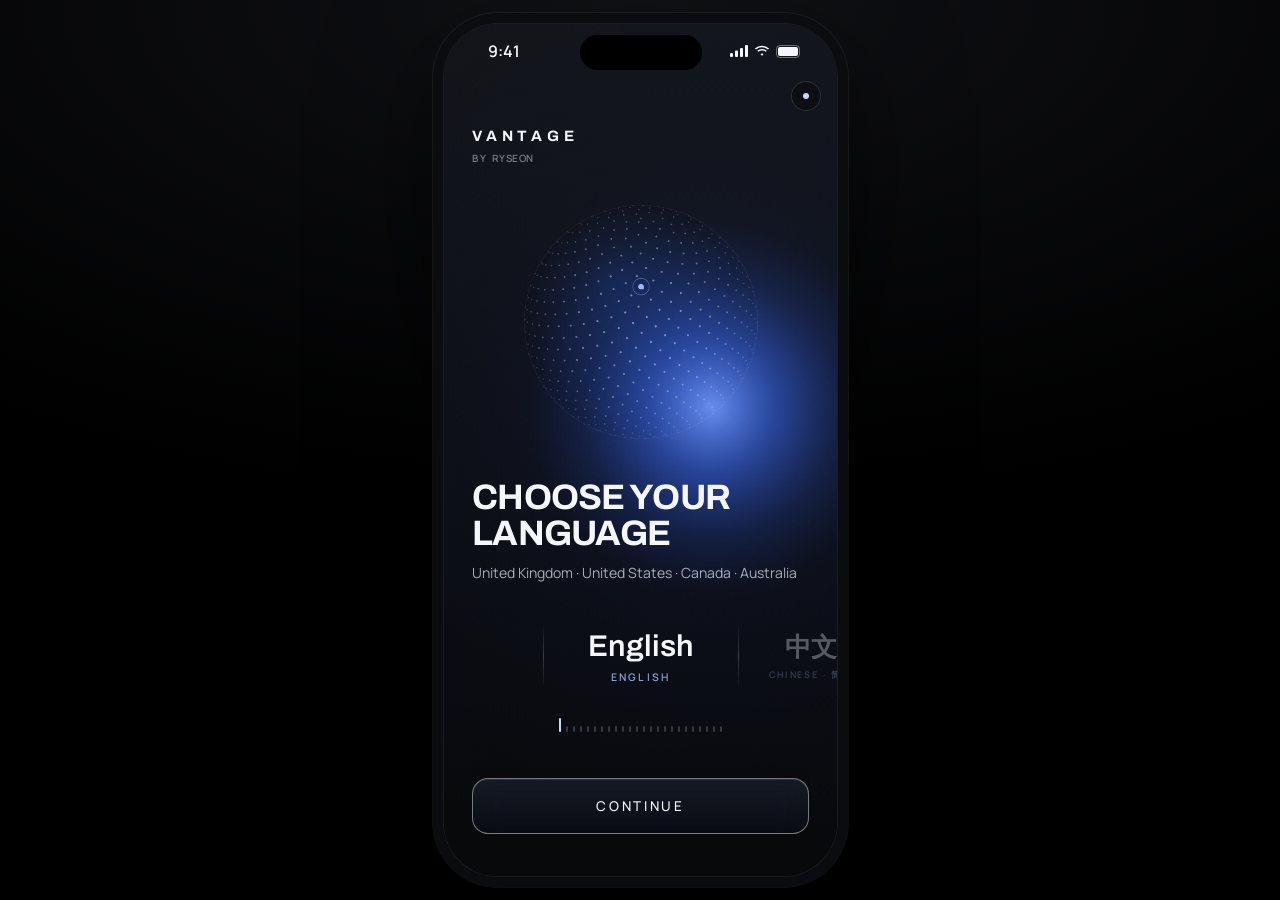
==== commit 4a7fc366: "VANTAGE: new home-screen icon — glossy blue with the white RYSEON R Co-Authored-By: Claude Opus 5.5 " ====
--- a/vantage/index.html
+++ b/vantage/index.html
@@ -1,5 +1,5 @@
 <!doctype html>
-<html lang="en" data-build="1793607049">
+<html lang="en" data-build="1795772549">
 <head>
 <meta charset="utf-8">
 <meta name="viewport" content="width=device-width,initial-scale=1,viewport-fit=cover,maximum-scale=1,user-scalable=no">
@@ -11,8 +11,8 @@
 <meta name="robots" content="noindex,nofollow">
 <title>VANTAGE</title>
 <link rel="manifest" href="manifest.webmanifest">
-<link rel="apple-touch-icon" href="icon-180.png?v=3">
-<link rel="icon" type="image/png" href="icon-192.png?v=3">
+<link rel="apple-touch-icon" href="icon-180.png?v=4">
+<link rel="icon" type="image/png" href="icon-192.png?v=4">
 <link rel="preconnect" href="https://fonts.googleapis.com">
 <link rel="preconnect" href="https://fonts.gstatic.com" crossorigin>
 <link rel="stylesheet" href="https://fonts.googleapis.com/css2?family=Archivo:wght@500;600;700&family=Manrope:wght@400;500;600;700&display=swap">
@@ -1404,6 +1404,49 @@
 @media (prefers-reduced-motion:reduce){.hnav-pill{transition:none}.aura canvas{transition:none}}
 /* Tab bar (Ivan, 23 Oct): the blur is inside the tab bar itself, and the bar sits about 0.5 cm from the bottom edge */
 .bnav{bottom:max(12px,calc(var(--sab) - 10px));left:max(18px,env(safe-area-inset-left,0px));right:max(18px,env(safe-area-inset-right,0px));background:rgba(22,23,27,.42);-webkit-backdrop-filter:blur(22px) saturate(160%);backdrop-filter:blur(22px) saturate(160%)}
+/* ===== Membership · RYSEON VANTAGE £14.90 (Ivan, 24 Oct) ===== */
+.mb-card{display:flex;flex-direction:column;align-items:flex-start;gap:8px}
+.mb-card .btn{margin-top:8px;width:auto;padding:0 20px}
+.mb-row{display:flex;align-items:center;justify-content:space-between;gap:12px;width:100%}
+.mb-name{font:700 22px/1.05 var(--font-display);text-transform:uppercase;letter-spacing:-.01em}
+.mb-name span{font:500 14px/1 var(--font-body);text-transform:none;color:var(--mut)}
+.mb-price{font:500 14px/1 var(--font-body);color:var(--mut)}.mb-price b{font:700 24px/1 var(--font-display);color:var(--text);margin-right:2px}
+.mb-inc{display:flex;align-items:center;gap:8px;font:600 14px/1.35 var(--font-body);color:var(--blue-3)}
+.mb-inc svg,.mb-cov svg{width:18px;height:18px;flex:none}
+.mb-st{font-size:13.5px}
+.mb-hero{display:flex;flex-direction:column;gap:12px;margin:4px 0 18px}
+.mb-hero.sm{gap:8px;margin-bottom:14px}
+.mb-hl{font:700 32px/1 var(--font-display);text-transform:uppercase;letter-spacing:-.02em}
+.mb-offer{display:flex;flex-direction:column;gap:14px;margin-top:8px;padding:18px;border-radius:22px;border:1px solid rgba(31,107,255,.45);background:linear-gradient(155deg,rgba(31,107,255,.2),rgba(255,255,255,.03) 60%)}
+.mb-p{display:flex;align-items:baseline;gap:6px}.mb-p b{font:700 40px/1 var(--font-display)}.mb-p span{font:500 15px/1 var(--font-body);color:var(--mut)}
+.mb-plus{display:flex;gap:12px;align-items:flex-start;padding-top:14px;border-top:1px solid rgba(255,255,255,.1)}
+.mb-plus b{display:block;font:600 15.5px/1.3 var(--font-body)}.mb-plus small{display:block;margin-top:4px;font:500 13px/1.45 var(--font-body);color:var(--mut)}
+.mb-ic{width:36px;height:36px;flex:none;border-radius:50%;display:grid;place-items:center;background:var(--blue);color:#fff}.mb-ic svg{width:19px;height:19px}
+.mb-steps{margin-top:4px}
+.mb-lic{display:flex;flex-direction:column;gap:12px}
+.mb-lic .btn{width:100%}
+.mb-lt{font:600 16px/1.25 var(--font-body)}
+.mb-ath{display:flex;align-items:center;gap:12px}.mb-ath .ava{--s:44px}.mb-ath .t{flex:1;min-width:0}.mb-ath .t b{display:block;font:600 15.5px/1.25 var(--font-body)}.mb-ath .t small{display:block;margin-top:3px;font-size:12.5px;color:var(--mut)}
+.mb-cov{display:flex;align-items:center;gap:8px;font:500 13.5px/1.4 var(--font-body);color:var(--blue-3)}
+.mb-await{font:500 13.5px/1.4 var(--font-body);color:var(--mut)}
+.mb-acts{display:grid;grid-template-columns:1fr 1fr;gap:10px}
+.mb-cancel{align-self:center;margin-top:12px;color:var(--mut)}
+.mb-gap{margin-top:12px;width:100%}
+.mb-end{margin-bottom:16px}
+.mb-shield{margin-bottom:16px}.mb-shield svg{width:26px;height:26px}
+.mb-send.off{opacity:.45;pointer-events:none}
+.mb-qr{width:228px;height:228px;display:grid;place-items:center;border-radius:18px;background:rgba(255,255,255,.04);margin:4px auto 6px}.mb-qr svg{width:100%;height:100%}
+.mb-qr-l{font:500 13px/1.4 var(--font-body);color:var(--mut);padding:20px;text-align:center}
+.mb-proto{display:flex;flex-direction:column;gap:10px;margin-top:26px;padding:14px;border-radius:18px;border:1px dashed rgba(157,184,255,.4);background:rgba(31,107,255,.05)}
+.mb-proto>.sim-k,.mb-sim{align-self:flex-start;font:600 9px/1 var(--font-body);letter-spacing:.18em;text-transform:uppercase;padding:4px 6px;border-radius:6px;background:rgba(157,184,255,.16);color:var(--blue-3)}
+.mb-sim{display:inline-block;vertical-align:3px;margin-right:4px}
+.mb-proto .chips.wrap,.mb-variant .chips.wrap{flex-wrap:wrap}
+.mb-variant{display:flex;flex-direction:column;gap:10px;margin-bottom:14px}
+.mb-perm>button{justify-content:space-between}
+.msw{width:46px;height:28px;flex:none;border-radius:14px;background:rgba(255,255,255,.14);position:relative;transition:background-color .22s}
+.msw i{position:absolute;top:3px;left:3px;width:22px;height:22px;border-radius:50%;background:#fff;transition:transform .22s cubic-bezier(.3,.7,.25,1)}
+.msw.on{background:var(--blue)}.msw.on i{transform:translateX(18px)}
+.mb-steps+.note,.rgroup+.note{margin-top:14px}
 </style>
 </head>
 <body>
@@ -1497,12 +1540,9 @@
   waiting:{label:'Waiting for approval',role:'parent',plan:'individual',user:'Ivan',con:[{a:'luka',st:'pending',rel:'Parent',ago:0}]}
 };
 
-var PLANS={
-  individual:{name:'VANTAGE Individual',short:'Individual',price:6.9,incl:1,max:3},
-  v5:{name:'VANTAGE 5',short:'VANTAGE 5',price:15.9,incl:5,max:9},
-  pro:{name:'VANTAGE Professional',short:'Professional',price:25.9,incl:10,max:10}
-};
-var EXTRA=3.9;
+/* One membership only (Oct 2026): RYSEON VANTAGE £14.90 / month, includes 1 RYSEON athlete membership. Kept as PLANS so older code keeps working. */
+var PLANS={individual:{name:'RYSEON VANTAGE',short:'VANTAGE',price:14.9,incl:1,max:99}};PLANS.v5=PLANS.individual;PLANS.pro=PLANS.individual;
+var EXTRA=0;
 
 /* ---------- Schedule generation ---------- */
 var TPL={
@@ -1894,12 +1934,7 @@
   return '<div class="idcard"><div class="who">'+ava(a,'lg')+'<div><div class="nm">'+esc(nm(a))+'</div><span class="tag">'+esc(a.pos)+'</span></div></div>'+
     '<dl><div><dt>Club</dt><dd>'+esc(a.club)+'</dd></div><div><dt>Team</dt><dd>'+esc(a.team)+'</dd></div><div><dt>City</dt><dd>'+esc(a.city)+'</dd></div><div><dt>RYSEON ID</dt><dd>'+a.ryid+'</dd></div></dl></div>';
 }
-function planNote(){
-  var n=live().length+S.cons.filter(function(c){return c.st==='pending'}).length, pl=PLANS[S.plan];
-  if(n<pl.incl) return '';
-  if(n>=pl.max) return '';
-  return '<p class="note">If approved, this adds €3.90 / month to your '+pl.name+' plan.</p>';
-}
+function planNote(){return ''}
 function requestBody(ob){
   var a=A(S.req.sel); if(!a) return '';
   var rels=['Parent','Agent','Private Coach','Other'];
@@ -2439,8 +2474,7 @@
 function viewProfile(){
   var pl=PLANS[S.plan],L=live(),n=L.length;
   var h='<div class="page narrow">'+mtop()+'<div class="me rise d1"><label class="me-ph" title="Change profile photo">'+meAva()+'<input type="file" accept="image/*" id="me-file" hidden><span class="me-cam" aria-hidden="true"><svg viewBox="0 0 24 24" fill="none" stroke="currentColor" stroke-width="1.8" stroke-linecap="round" stroke-linejoin="round"><path d="M4 8.5A1.5 1.5 0 0 1 5.5 7h2l1.5-2h6l1.5 2h2A1.5 1.5 0 0 1 20 8.5v9a1.5 1.5 0 0 1-1.5 1.5h-13A1.5 1.5 0 0 1 4 17.5Z"/><circle cx="12" cy="12.5" r="3.3"/></svg></span><span class="sr">Change profile photo</span></label><div><b>'+esc(S.user)+'</b><small>'+esc(S.email)+' · '+roleLabel(S.role)+'</small></div></div>';
-  h+='<div class="card focus rise d1"><div style="display:flex;justify-content:space-between;align-items:flex-start;gap:12px;flex-wrap:wrap"><div><span class="mlabel acc">Your plan</span><p style="margin-top:10px;font:700 22px/1 var(--font-display);text-transform:uppercase">'+pl.name+'</p><p class="sub" style="margin-top:8px;font-size:14px">'+n+' of '+pl.max+' athletes · €'+price(S.plan,Math.max(n,1)).toFixed(2)+' / month</p></div>'+
-    '<button class="btn btn-primary btn-sm" type="button" data-a="nav" data-v="pricing">Manage plan</button></div><div class="usage">'+usageBar()+'</div></div>';
+  h+='<!--membership-->'; /* the Membership card (app14) goes here */
   h+='<div class="sec-h rise d2"><h2 class="h3">Connections</h2><button class="link" type="button" data-a="reqNew">Request another athlete</button></div>';
   h+='<div class="set rise d2">'+(S.cons.length?S.cons.map(function(c){var a=A(c.a),st={connected:['Connected','blue'],pending:['Pending',''],invited:['Invited',''],declined:['Declined',''],ended:['Access ended','']}[c.st];
       return '<button type="button" data-a="openA" data-id="'+a.id+'"'+(c.st==='connected'?' data-t="access"':'')+'>'+ava(a,'',c.st==='connected'?'':(c.st==='pending'?'locked':'ended'))+'<span class="t">'+esc(nm(a))+'<small>'+esc(c.rel)+(c.st==='connected'?' · '+PERM_LABELS.filter(function(x){return P(a.id)[x[0]]}).length+' of 9 areas shared':'')+'</small></span><span class="pill '+st[1]+'">'+st[0]+'</span>'+I.chev+'</button>'}).join(''):'<div><span class="t muted">No connections yet</span></div>')+'</div>';
@@ -2459,30 +2493,10 @@
 }
 
 /* ---------- PRICING ---------- */
-function price(k,n){var p=PLANS[k];if(n>p.max) return null;return p.price+Math.max(0,n-p.incl)*EXTRA}
-function bestPlan(n){var best=null;['individual','v5','pro'].forEach(function(k){var v=price(k,n);if(v!=null&&(best===null||v<best[1]-1e-9)) best=[k,v]});return best}
-function viewPricing(){
-  var n=S.calcN||Math.max(1,live().length),bp=bestPlan(n),cur=S.plan;
-  var feats={individual:['<b>1 athlete</b> included','Add athletes for <b>€3.90</b> / athlete / month','Up to 3 athletes'],
-    v5:['<b>Up to 5 athletes</b> included','Add athletes for <b>€3.90</b> / athlete / month','Up to 9 athletes'],
-    pro:['<b>Up to 10 athletes</b> included','Built for agents and coaches with a full portfolio','10 athletes is the VANTAGE maximum']};
-  var h='<div class="page">'+mtop()+'<div class="ptop rise d1"><div class="t"><button class="textbtn" type="button" data-a="nav" data-v="profile" style="display:flex;align-items:center;gap:6px;margin-bottom:10px">'+I.left.replace('<svg','<svg style="width:16px;height:16px"')+'Profile</button><h1 class="ptitle">Choose your plan</h1><p class="psub">Every plan includes the full read-only VANTAGE experience. Athletes always decide what you see.</p></div></div>';
-  h+='<div class="plans rise d2">'+['individual','v5','pro'].map(function(k){var p=PLANS[k];return '<div class="plan'+(k==='v5'?' rec':'')+'">'+(k===cur?'<span class="pill blue cur">Current plan</span>':(k==='v5'?'<span class="pill cur">Most chosen</span>':''))+
-    '<span class="nm">'+p.name+'</span><div class="price"><b>€'+p.price.toFixed(2)+'</b><span>/ month</span></div>'+
-    '<ul>'+feats[k].map(function(f){return '<li>'+I.check+'<span>'+f+'</span></li>'}).join('')+'</ul>'+
-    '<button class="btn '+(k===cur?'btn-quiet':'btn-primary')+'" type="button" data-a="choosePlan" data-p="'+k+'"'+(k===cur||live().length>p.max?' disabled':'')+'>'+(k===cur?'Your plan':(live().length>p.max?'Connects up to '+p.max:'Choose '+p.short))+'</button></div>'}).join('')+'</div>';
-  h+='<div class="card rise d2 calc"><div class="out"><span class="mlabel acc">How many athletes will be in your team?</span><span class="muted" style="font-size:13.5px">Best value</span></div>'+
-    '<div class="out"><b><span id="calc-n">'+n+'</span> <span style="font-size:15px;font-family:var(--font-body);font-weight:500;color:var(--mut)">athlete'+(n>1?'s':'')+'</span></b><b id="calc-out">'+PLANS[bp[0]].short+' · €'+bp[1].toFixed(2)+'</b></div>'+
-    '<input type="range" id="calc" min="1" max="11" step="1" value="'+n+'" data-in="calc" aria-label="Number of athletes"><div class="ticks">'+[1,2,3,4,5,6,7,8,9,10,'10+'].map(function(x){return '<span>'+x+'</span>'}).join('')+'</div><p class="note" id="calc-note">'+calcNote(n)+'</p></div>';
-  h+='<div class="rx rise d3"><div><span class="mlabel acc">Daytona</span><h3 style="margin-top:10px">Managing more than<br>10 athletes?</h3><p>Daytona is the professional command centre for teams, academies, national teams and football organisations.</p></div><a class="btn btn-quiet btn-sm" href="https://ryseon.ai" target="_blank" rel="noopener" style="text-decoration:none">Discover Daytona</a></div>';
-  h+='<p class="note">Prices include VAT where applicable. Cancel any time. Prototype only — no payment is taken.</p>';
-  return h+'</div>';
-}
-function calcNote(n){
-  if(n>10) return 'VANTAGE connects up to 10 athletes. For larger groups, Daytona is built for teams and organisations.';
-  var b=bestPlan(n),parts=['individual','v5','pro'].map(function(k){var v=price(k,n);return v==null?null:PLANS[k].short+' €'+v.toFixed(2)}).filter(Boolean);
-  return 'Options for '+n+': '+parts.join(' · ')+'.';
-}
+/* The old multi-tier plans are gone. Membership (app14) is the only price: RYSEON VANTAGE £14.90 / month. */
+function viewPricing(){return viewProfile()}
+function calcNote(){return ''}
+function bestPlan(){return ['individual',14.9]}
 
 /* ---------- REQUEST ANOTHER ATHLETE (in-app) ---------- */
 function slotsUsed(){return S.cons.filter(function(c){return c.st==='connected'||c.st==='pending'||c.st==='invited'}).length}
@@ -2502,9 +2516,7 @@
   var inner='',cls='sheet';
   if(o.t==='report') inner=reportSheet(o.id);
   else if(o.t==='stop'){cls+=' sm';var a=A(o.id);inner='<div class="sheet-b" style="padding-top:26px"><h2 class="rp-h" style="font-size:24px">Disconnect from '+esc(a.first)+'?</h2><p class="sub">You’ll lose access to everything '+esc(a.first)+' shares with you. To connect again, you’ll need to send a new request and '+esc(a.first)+' will need to approve it.</p><div style="display:flex;flex-direction:column;gap:10px;margin-top:6px"><button class="btn btn-primary" type="button" data-a="doStop" data-id="'+a.id+'">Disconnect</button><button class="btn btn-quiet" type="button" data-a="closeOv">Stay connected</button></div></div>'}
-  else if(o.t==='limit'){cls+=' sm';var pl=PLANS[S.plan];
-    inner=S.plan==='pro'?'<div class="sheet-b" style="padding-top:26px"><span class="mlabel acc">Daytona</span><h2 class="rp-h" style="font-size:26px">Managing more than 10 athletes?</h2><p class="sub">VANTAGE connects up to 10 athletes. Daytona is the professional command centre for teams, academies and football organisations.</p><div style="display:flex;flex-direction:column;gap:10px;margin-top:6px"><a class="btn btn-primary" href="https://ryseon.ai" target="_blank" rel="noopener" style="text-decoration:none">Discover Daytona</a><button class="btn btn-quiet" type="button" data-a="closeOv">Not now</button></div></div>'
-      :'<div class="sheet-b" style="padding-top:26px"><span class="mlabel acc">'+pl.name+'</span><h2 class="rp-h" style="font-size:26px">Your plan is full</h2><p class="sub">'+pl.name+' connects up to '+pl.max+' athletes. Move to a larger plan to request another athlete.</p><div style="display:flex;flex-direction:column;gap:10px;margin-top:6px"><button class="btn btn-primary" type="button" data-a="nav" data-v="pricing">See plans</button><button class="btn btn-quiet" type="button" data-a="closeOv">Not now</button></div></div>'}
+  else if(o.t==='limit'){cls+=' sm';inner='<div class="sheet-b" style="padding-top:26px"><span class="mlabel acc">Daytona</span><h2 class="rp-h" style="font-size:26px">Managing a whole team?</h2><p class="sub">Daytona is the professional command centre for teams, academies and football organisations.</p><div style="display:flex;flex-direction:column;gap:10px;margin-top:6px"><a class="btn btn-primary" href="https://ryseon.ai" target="_blank" rel="noopener" style="text-decoration:none">Discover Daytona</a><button class="btn btn-quiet" type="button" data-a="closeOv">Not now</button></div></div>'}
   else if(o.t==='role'){cls+=' sm';inner='<div class="sheet-h"><span class="mlabel">How you use VANTAGE</span><button class="iconbtn" type="button" data-a="closeOv" aria-label="Close">'+I.x+'</button></div><div class="sheet-b"><div class="roles" role="radiogroup">'+[['parent','Parent',I.parent],['agent','Agent',I.agent],['coach','Private Coach',I.coach],['other','Other',I.other]].map(function(r){return '<button class="role" type="button" role="radio" style="min-height:104px" aria-checked="'+(S.role===r[0])+'" data-a="setRole" data-r="'+r[0]+'"><span class="tick">'+I.check+'</span>'+r[2]+'<b>'+r[1]+'</b></button>'}).join('')+'</div><p class="note">This personalises VANTAGE. It doesn’t change what any athlete shares with you.</p></div>'}
   else if(o.t==='proto'){
     var L=live(),pend=others().filter(function(c){return c.st==='pending'});
@@ -2676,7 +2688,6 @@
   var t=e.target,k=t.getAttribute('data-in');if(!k) return;
   if(k==='find'){S.req.q=t.value;var r=document.getElementById('results');if(r) r.innerHTML=resultsHtml()}
   else if(k==='athQ'){S.athQ=t.value;var o=document.getElementById('ath-out');if(o) o.innerHTML=athOut()}
-  else if(k==='calc'){var n=+t.value;S.calcN=n;var b=n>10?null:bestPlan(n);document.getElementById('calc-n').textContent=n>10?'10+':n;document.getElementById('calc-out').textContent=b?PLANS[b[0]].short+' · €'+b[1].toFixed(2):'Daytona';document.getElementById('calc-note').textContent=calcNote(n)}
 }
 function onSubmit(e){
   var f=e.target.getAttribute('data-f');if(!f) return;e.preventDefault();
@@ -2892,7 +2903,7 @@
    The athlete still decides: joining via the link = approving
    the connection, and they choose what to share.
    ============================================================ */
-var RYSEON_PRICE='£11.99 / month',RYSEON_TRIAL='7 days free';
+var RYSEON_PRICE='£11.90 / month',RYSEON_TRIAL='15 days free';
 var INV_N=0;
 function invCode(){var c='ABCDEFGHJKLMNPQRSTUVWXYZ23456789',s='';for(var i=0;i<4;i++) s+=c[Math.floor(Math.random()*c.length)];return s}
 function newInvite(){return {first:'',last:'',contact:'',rel:roleLabel(S.role),pay:'me'}}
@@ -4043,6 +4054,306 @@
 })();
 
 /* ============================================================
+   VANTAGE — Membership (Ivan, 24 Oct 2026)
+   RYSEON VANTAGE £14.90 / month includes one RYSEON athlete membership.
+   Profile → Membership → Get VANTAGE → Invite Athlete → Share / QR →
+   Pending → athlete accepts (and chooses what to share) → Connected.
+
+   Four separate concepts (never one boolean):
+     MEM.sub    VANTAGE subscription   — who pays £14.90 / month, status, dates
+     MEM.cov    RYSEON coverage         — which athlete gets the included licence
+     S.cons[]   Athlete connection      — who is connected to whom (the existing VANTAGE connection list)
+     c.p        Permissions             — what the athlete lets the VANTAGE member see (set by the athlete only)
+   Both invitation directions (VANTAGE → athlete, athlete → VANTAGE) end in the same
+   records: one connection in S.cons + one coverage in MEM.cov.
+   ============================================================ */
+(function(){
+var PRICE='£14.90',RY_PRICE='£11.90';
+var MEM={sub:{st:'none',start:null,renew:null,ends:null},cov:null,inv:null,incoming:null,note:null};
+window.VMEM=MEM;
+function addM(d,n){var x=new Date(d);x.setMonth(x.getMonth()+n);return x}
+function dl(d){return d.getDate()+' '+MONTHS[d.getMonth()]+' '+d.getFullYear()}
+function tok(){var c='ABCDEFGHJKLMNPQRSTUVWXYZabcdefghijkmnopqrstuvwxyz23456789',s='';for(var i=0;i<22;i++) s+=c[Math.floor(Math.random()*c.length)];return s}
+function link(){return 'ryseon.ai/vantage/connect/'+MEM.inv.token}
+function active(){return MEM.sub.st==='active'||MEM.sub.st==='cancelling'}
+/* what the user sees (no technical state names) */
+function state(){
+  if(MEM.sub.st==='none') return 'inactive';
+  if(MEM.sub.st==='expired') return 'expired';
+  if(MEM.cov&&MEM.cov.st==='active') return MEM.sub.st==='cancelling'?'cancelling':'connected';
+  if(MEM.inv&&MEM.inv.st==='pending') return MEM.sub.st==='cancelling'?'cancelling':'pending';
+  return MEM.sub.st==='cancelling'?'cancelling':(MEM.note==='revoked'?'revoked':'available');
+}
+function covA(){return MEM.cov&&A(MEM.cov.a)}
+var IC={
+  tick:'<svg viewBox="0 0 24 24" fill="none" stroke="currentColor" stroke-width="1.8" stroke-linecap="round" stroke-linejoin="round"><path d="m5 12.5 4.5 4.5L19 7.5"/></svg>',
+  qr:'<svg viewBox="0 0 24 24" fill="none" stroke="currentColor" stroke-width="1.6" stroke-linecap="round" stroke-linejoin="round"><rect x="3.5" y="3.5" width="6.5" height="6.5" rx="1.2"/><rect x="14" y="3.5" width="6.5" height="6.5" rx="1.2"/><rect x="3.5" y="14" width="6.5" height="6.5" rx="1.2"/><path d="M14 14h2.5v2.5H14zM18 18h2.5v2.5H18zM14 18.5v2M18.5 14h2"/></svg>',
+  user:'<svg viewBox="0 0 24 24" fill="none" stroke="currentColor" stroke-width="1.6" stroke-linecap="round" stroke-linejoin="round"><circle cx="12" cy="8.5" r="3.6"/><path d="M5 20c.9-3.6 3.7-5.6 7-5.6s6.1 2 7 5.6"/></svg>'
+};
+
+/* ---------- Profile: membership card + settings row ---------- */
+function summary(){var s=state(),a=covA();
+  var line={inactive:'Not active',available:'Active · 1 athlete licence available',revoked:'Active · 1 athlete licence available',pending:'Active · invitation pending',
+    connected:'Active · RYSEON included for '+(a?a.first:''),cancelling:'Ends on '+(MEM.sub.ends?dl(MEM.sub.ends):''),expired:'Ended'}[s];
+  return line}
+function profileCard(){var s=state();
+  return '<div class="card focus rise d1 mb-card"><div class="mb-row"><span class="mlabel acc">Membership</span>'+pillFor(s)+'</div>'+
+    '<p class="mb-name">RYSEON VANTAGE</p><p class="mb-price"><b>'+PRICE+'</b> / month</p>'+
+    '<p class="mb-inc">'+IC.tick+'Includes 1 RYSEON athlete membership</p>'+
+    (s==='inactive'||s==='expired'?'':'<p class="sub mb-st">'+esc(summary())+'</p>')+
+    '<button class="btn '+(s==='inactive'||s==='expired'?'btn-primary':'btn-quiet')+' btn-sm" type="button" data-a="memOpen">'+(s==='inactive'||s==='expired'?'Get VANTAGE':'Manage membership')+'</button></div>'}
+function pillFor(s){return {inactive:'<span class="pill">Not active</span>',expired:'<span class="pill">Ended</span>',cancelling:'<span class="pill">Ending</span>'}[s]||'<span class="pill blue"><span class="dot"></span>Active</span>'}
+var _vp=viewProfile;
+viewProfile=function(){var h=_vp();
+  h=h.replace('<!--membership-->',profileCard());
+  h=h.replace(/<button type="button" data-a="nav" data-v="pricing">(<svg[\s\S]*?<\/svg>)<span class="t">Subscription &amp; billing<\/span><span class="v">[^<]*<\/span>/,'<button type="button" data-a="memOpen">$1<span class="t">Membership<small>RYSEON VANTAGE · includes 1 RYSEON athlete membership</small></span><span class="v">'+({inactive:'Not active',expired:'Ended',cancelling:'Ending'}[state()]||'Active')+'</span>');
+  h=h.replace(/<button type="button" data-a="nav" data-v="pricing">(<svg[\s\S]*?<\/svg>)<span class="t">Subscription & billing<\/span><span class="v">[^<]*<\/span>/,'<button type="button" data-a="memOpen">$1<span class="t">Membership<small>RYSEON VANTAGE · includes 1 RYSEON athlete membership</small></span><span class="v">'+({inactive:'Not active',expired:'Ended',cancelling:'Ending'}[state()]||'Active')+'</span>');
+  return h};
+
+/* ---------- Membership screen ---------- */
+function top(t,back){return '<div class="dr-top"><button class="lt-back" type="button" data-a="'+(back||'memBack')+'" aria-label="Back">'+I.left+'</button><h2>'+t+'</h2><span style="width:46px"></span></div>'}
+function hero(){
+  return '<div class="mb-hero"><span class="mlabel acc">RYSEON VANTAGE</span><h3 class="mb-hl">Stay connected<br>to their development.</h3>'+
+    '<p class="sub">Follow the development of an athlete who chooses to connect and share their information with you.</p>'+
+    '<div class="mb-offer"><div class="mb-p"><b>'+PRICE+'</b><span>/ month</span></div>'+
+      '<div class="mb-plus"><span class="mb-ic">'+IC.user+'</span><span><b>Includes 1 RYSEON athlete membership</b><small>The athlete you connect with gets full RYSEON, normally '+RY_PRICE+' / month, at no extra cost.</small></span></div></div></div>'}
+function journey(){return '<ol class="steps3 mb-steps"><li><i>1</i><span><b>Get VANTAGE</b><small>'+PRICE+' / month · cancel any time</small></span></li><li><i>2</i><span><b>Invite an athlete</b><small>Share a link or show a QR code</small></span></li><li><i>3</i><span><b>The athlete accepts</b><small>They choose what you can see</small></span></li><li><i>4</i><span><b>Connected</b><small>Their RYSEON membership is included</small></span></li></ol>'}
+function licence(s){var a=covA(),inv=MEM.inv,h='<section class="rgroup"><h4>Your included RYSEON membership</h4>';
+  if(s==='connected'||(s==='cancelling'&&a)){
+    h+='<div class="card mb-lic"><div class="mb-row"><b class="mb-lt">Included RYSEON Membership</b><span class="pill blue">1 of 1 licence in use</span></div>'+
+      '<div class="mb-ath">'+ava(a)+'<span class="t"><b>'+esc(nm(a))+'</b><small>Athlete</small></span><span class="pill blue"><span class="dot"></span>Connected</span></div>'+
+      '<p class="mb-cov">'+IC.tick+(s==='cancelling'?'RYSEON membership included until '+dl(MEM.sub.ends):'RYSEON membership included with your VANTAGE plan')+'</p>'+
+      '<button class="btn btn-quiet btn-sm" type="button" data-a="memConn">Manage Connection</button></div>';
+  } else if(inv&&inv.st==='pending'){
+    h+='<div class="card mb-lic"><div class="mb-row"><b class="mb-lt">Athlete Invitation</b><span class="pill"><span class="dot"></span>Pending</span></div>'+
+      '<div class="mb-ath"><span class="ava locked" style="--h:'+inv.h+'" aria-hidden="true">'+esc((inv.first[0]||'')+(inv.last[0]||''))+'</span><span class="t"><b>'+esc((inv.first+' '+inv.last).trim())+'</b><small>Athlete · invited '+fmt(inv.at,'rel').toLowerCase()+'</small></span></div>'+
+      '<p class="mb-await">Awaiting athlete acceptance</p>'+
+      '<div class="mb-acts"><button class="btn btn-quiet btn-sm" type="button" data-a="memShare">Share Again</button><button class="btn btn-quiet btn-sm" type="button" data-a="memQR">Show QR</button></div>'+
+      '<button class="textbtn mb-cancel" type="button" data-a="memInvCancel">Cancel Invitation</button>'+
+      '<button class="btn btn-sim btn-sm" type="button" data-a="memAthView"><span class="sim-k">Prototype</span>'+esc(inv.first||'Athlete')+' opens the invitation</button></div>';
+  } else {
+    h+='<div class="card focus mb-lic"><div class="mb-row"><b class="mb-lt">1 athlete licence available</b></div>'+
+      (s==='revoked'?'<p class="sub" style="font-size:14px">'+esc(MEM.revokedName||'The athlete')+' ended the connection. Their RYSEON account and data stay with them. You can invite another athlete.</p>':'<p class="sub" style="font-size:14px">Your VANTAGE membership includes a full RYSEON membership for one athlete. Invite an athlete to activate it.</p>')+
+      '<button class="btn btn-blue" type="button" data-a="memInvite">'+IC.user.replace('<svg','<svg style="width:18px;height:18px"')+'Invite Athlete</button></div>';
+  }
+  return h+'</section>'}
+function billing(s){
+  var h='<section class="rgroup"><h4>Subscription & billing</h4><div class="set">'+
+    '<div><span class="t">RYSEON VANTAGE<small>'+PRICE+' / month · includes 1 RYSEON athlete membership</small></span></div>'+
+    '<div><span class="t">Status</span><span class="v">'+(s==='cancelling'?'Ends '+dl(MEM.sub.ends):'Active')+'</span></div>'+
+    '<div><span class="t">'+(s==='cancelling'?'Access until':'Renews')+'</span><span class="v">'+dl(s==='cancelling'?MEM.sub.ends:MEM.sub.renew)+'</span></div>'+
+    '<div><span class="t">Billed through</span><span class="v">App Store</span></div></div>';
+  h+=s==='cancelling'?'<button class="btn btn-primary btn-sm mb-gap" type="button" data-a="memResume">Keep VANTAGE</button>':'<button class="textbtn mb-cancel" type="button" data-a="memCancelAsk">Cancel VANTAGE</button>';
+  return h+'</section>'}
+function memScreen(){var s=state(),h=top('Membership');h+='<div class="dr-body">';
+  if(s==='inactive'||s==='expired'){
+    h+=hero();
+    if(s==='expired') h+='<div class="lockbox">'+I.info+'<span><b>Your VANTAGE membership ended on '+dl(MEM.sub.ends)+'</b><p>Get VANTAGE again to reconnect and include an athlete’s RYSEON membership. Athletes keep their RYSEON accounts and all their data.</p></span></div>';
+    if(MEM.incoming) h+='<div class="card focus mb-lic"><div class="mb-row"><b class="mb-lt">Invitation from '+esc(MEM.incoming.first)+'</b><span class="pill blue">From RYSEON</span></div><p class="sub" style="font-size:14px">'+esc(MEM.incoming.first+' '+MEM.incoming.last)+' asked you to get RYSEON through VANTAGE. Get VANTAGE to include '+esc(MEM.incoming.first)+'’s RYSEON membership and connect.</p></div>';
+    h+='<section class="rgroup"><h4>How it works</h4>'+journey()+'</section>';
+    h+='<p class="note">VANTAGE never gives you access on its own. The athlete accepts the connection and chooses what you can see. Paying for their RYSEON membership doesn’t change that.</p>';
+    h+='<div class="dr-foot"><button class="lt-save" type="button" data-a="memBuy">Get VANTAGE · '+PRICE+' / month</button></div>';
+  } else {
+    h+='<div class="mb-hero sm"><div class="mb-row"><span class="mlabel acc">RYSEON VANTAGE</span>'+pillFor(s)+'</div><p class="mb-name">'+PRICE+' <span>/ month</span></p><p class="mb-inc">'+IC.tick+'Includes 1 RYSEON athlete membership</p></div>';
+    if(s==='cancelling') h+='<div class="lockbox mb-end">'+I.info+'<span><b>Your VANTAGE membership is ending</b><p>Your VANTAGE membership and included RYSEON athlete membership will remain active until '+dl(MEM.sub.ends)+'.'+(covA()?' '+esc(covA().first)+' has been told that their VANTAGE-funded RYSEON coverage is ending.':'')+'</p></span></div>';
+    h+=licence(s)+billing(s);
+    if(s==='cancelling'&&covA()) h+='<button class="btn btn-sim btn-sm" type="button" data-a="memAthEnd"><span class="sim-k">Prototype</span>What '+esc(covA().first)+' sees in RYSEON</button>';
+  }
+  h+=protoStates();
+  return h+'</div>'}
+function protoStates(){var L=[['inactive','Not subscribed'],['available','Active'],['pending','Pending'],['connected','Connected'],['cancelling','Cancelling'],['expired','Expired'],['revoked','Revoked'],['incoming','Athlete invited you']];
+  return '<div class="mb-proto"><span class="sim-k">Prototype</span><span class="mlabel">Jump to a membership state</span><div class="chips wrap">'+L.map(function(x){return '<button class="chip" type="button" data-a="memJump" data-s="'+x[0]+'" aria-pressed="'+(state()===x[0]||(x[0]==='available'&&state()==='available'))+'">'+x[1]+'</button>'}).join('')+'</div></div>'}
+
+/* ---------- Get VANTAGE (checkout, prototype) ---------- */
+function buySheet(){var inc=MEM.incoming;
+  return '<div class="sheet-h"><span class="mlabel acc">RYSEON VANTAGE</span><button class="iconbtn" type="button" data-a="closeOv" aria-label="Close">'+I.x+'</button></div><div class="sheet-b">'+
+    '<h2 class="rp-h" style="font-size:26px">'+PRICE+' / month</h2><p class="mb-inc">'+IC.tick+'Includes 1 RYSEON athlete membership</p>'+
+    '<p class="sub" style="font-size:14px">'+(inc?'Activating VANTAGE includes '+esc(inc.first)+'’s RYSEON membership and connects you, with what '+esc(inc.first)+' chose to share.':'After you subscribe, invite an athlete. Their RYSEON membership is included while your VANTAGE membership is active.')+'</p>'+
+    '<p class="note">Renews monthly until cancelled. Cancel at least 24 hours before the renewal date in your App Store or Google Play settings. Prototype only — no payment is taken.</p>'+
+    '<button class="btn btn-primary" type="button" data-a="memPay">Subscribe · '+PRICE+' / month</button></div>'}
+
+/* ---------- Invite an Athlete ---------- */
+function inviteScreen(o){var f=o.f,ok=f.first.trim().length>0,inv=MEM.inv&&MEM.inv.st==='pending';
+  var h=top('Invite an Athlete')+'<div class="dr-body">'+
+    '<div class="mb-hero sm"><h3 class="mb-hl">Invite an athlete.</h3><p class="sub">Invite an athlete to connect with you through VANTAGE. Their RYSEON membership is included with your VANTAGE plan.</p></div>'+
+    '<div class="shield mb-shield">'+IC.tick+'<span><b>No separate RYSEON membership to buy</b><p>They won’t need to purchase a separate RYSEON membership while their membership is covered by your VANTAGE plan. They still choose what you can see.</p></span></div>'+
+    '<section class="rgroup"><h4>Athlete</h4><div class="two"><label class="field"><span class="sr">First name</span><input data-in="miFirst" placeholder="First name" autocomplete="off" value="'+esc(f.first)+'"'+(inv?' disabled':'')+'></label>'+
+      '<label class="field"><span class="sr">Last name</span><input data-in="miLast" placeholder="Last name" autocomplete="off" value="'+esc(f.last)+'"'+(inv?' disabled':'')+'></label></div></section>'+
+    '<section class="rgroup"><h4>Send the invitation</h4><div class="set mb-send'+(ok||inv?'':' off')+'">'+
+      '<button type="button" data-a="memShare">'+II.share.replace('<svg','<svg class="i"')+'<span class="t">Share Invite Link<small>Messages, WhatsApp, email…</small></span>'+I.chev+'</button>'+
+      '<button type="button" data-a="memQR">'+IC.qr.replace('<svg','<svg class="i"')+'<span class="t">Show QR Code<small>The athlete scans it with their phone</small></span>'+I.chev+'</button>'+
+      '<button type="button" data-a="memCopy">'+II.copy.replace('<svg','<svg class="i"')+'<span class="t">Copy Link</span>'+I.chev+'</button>'+
+      '<button type="button" data-a="memMail">'+I.mail.replace('<svg','<svg class="i"')+'<span class="t">Send by Email</span>'+I.chev+'</button></div>'+
+      (ok||inv?'':'<p class="note" style="margin-top:10px">Add the athlete’s first name to create their invitation.</p>')+'</section>'+
+    (inv?'<div class="invlink"><span class="mlabel acc">Personal invitation link</span><div class="lk"><b>'+link()+'</b></div><p class="note" style="margin:0">Unique and single-use. You can cancel it at any time.</p></div>':'')+
+    '<p class="note">The link contains a secure one-time code. It doesn’t reveal your account details. The athlete is only connected after they accept.</p>'+
+    (inv?'<div class="dr-foot"><button class="lt-save" type="button" data-a="memBack">Done</button></div>':'')+
+  '</div>';
+  return h}
+function ensureInvite(f){if(MEM.inv&&MEM.inv.st==='pending') return MEM.inv;var fn=f.first.trim(),ln=f.last.trim();if(!fn) return null;
+  MEM.inv={token:tok(),first:fn.charAt(0).toUpperCase()+fn.slice(1),last:ln?ln.charAt(0).toUpperCase()+ln.slice(1):'',at:new Date(TODAY),st:'pending',h:200+Math.floor(Math.random()*40),dir:'out'};MEM.note=null;return MEM.inv}
+
+/* ---------- QR ---------- */
+var QRL=null;
+function qrLib(){if(window.qrcode) return Promise.resolve();if(QRL) return QRL;QRL=new Promise(function(res,rej){var s=document.createElement('script');s.src='https://cdn.jsdelivr.net/npm/qrcode-generator@1.4.4/qrcode.min.js';s.onload=res;s.onerror=rej;document.head.appendChild(s)});return QRL}
+function qrSvg(text){var q=qrcode(0,'M');q.addData(text);q.make();var n=q.getModuleCount(),p='';for(var r=0;r<n;r++) for(var c=0;c<n;c++) if(q.isDark(r,c)) p+='M'+c+' '+r+'h1v1h-1z';
+  return '<svg viewBox="-2 -2 '+(n+4)+' '+(n+4)+'" shape-rendering="crispEdges" role="img" aria-label="QR code for the invitation"><rect x="-2" y="-2" width="'+(n+4)+'" height="'+(n+4)+'" fill="#fff" rx="1.5"/><path d="'+p+'" fill="#0C0D10"/></svg>'}
+function qrSheet(){var inv=MEM.inv;
+  return '<div class="sheet-h"><span class="mlabel acc">Invitation for '+esc(inv.first)+'</span><button class="iconbtn" type="button" data-a="closeOv" aria-label="Close">'+I.x+'</button></div><div class="sheet-b" style="align-items:center;text-align:center">'+
+    '<div class="mb-qr" id="mb-qr" data-keep="'+inv.token+'"><span class="mb-qr-l">Creating QR code…</span></div>'+
+    '<p class="sub" style="font-size:14px;max-width:32ch">'+esc(inv.first)+' scans this with their phone camera to accept and connect through RYSEON VANTAGE.</p><p class="note" style="margin:0">'+link()+'</p></div>'}
+function fillQR(){var el=document.getElementById('mb-qr');if(!el||el._f) return;el._f=1;qrLib().then(function(){el.innerHTML=qrSvg('https://'+link())}).catch(function(){el.innerHTML='<span class="mb-qr-l">QR code needs a connection. Use Copy Link instead.</span>'})}
+
+/* ---------- athlete side (prototype preview of what the athlete sees in RYSEON) ---------- */
+function athView(o){var inv=o.inv||MEM.inv,st=o.step||'invite',v=o.v||'new',who=S.user;
+  var h='<div class="dr-top"><button class="lt-back" type="button" data-a="memBack" aria-label="Back">'+I.left+'</button><h2><span class="mb-sim">Prototype</span> Athlete view</h2><span style="width:46px"></span></div><div class="dr-body mb-ath-side">';
+  if(st==='invite'){
+    h+='<div class="mb-variant"><span class="mlabel">Prototype · the athlete is</span><div class="chips wrap">'+[['new','New to RYSEON'],['trial','In the 15-day free trial'],['paying','Already paying '+RY_PRICE]].map(function(x){return '<button class="chip" type="button" data-a="memAthV" data-v="'+x[0]+'" aria-pressed="'+(v===x[0])+'">'+x[1]+'</button>'}).join('')+'</div></div>'+
+      '<div class="state" style="gap:16px;margin-top:6px"><div class="orbit done"><span class="ring"></span><span class="ring"></span><span class="ring"></span>'+meAva()+'</div>'+
+      '<h1 class="display hl" style="text-align:center;font-size:30px"><span class="line"><span class="li">'+esc(who)+' invited you</span></span><span class="line"><span class="li">to connect.</span></span></h1>'+
+      '<p class="sub" style="max-width:34ch">'+esc(who)+' invited you to connect through RYSEON VANTAGE.</p></div>'+
+      '<div class="card"><p style="font:500 14.5px/1.55 var(--font-body)">Accept the connection to share the development information you choose and receive your RYSEON membership through their VANTAGE plan.</p></div>'+
+      (v==='trial'?'<div class="lockbox">'+I.info+'<span><b>You’re in your free trial</b><p>When you accept, your membership is covered by VANTAGE. You won’t be charged '+RY_PRICE+' / month. Your profile, progress and everything you logged stay exactly as they are.</p></span></div>':'')+
+      (v==='paying'?'<div class="lockbox">'+I.info+'<span><b>You already pay for RYSEON</b><p>You’ll be asked to confirm. Your '+RY_PRICE+' / month subscription then stops renewing, so you’re never charged twice.</p></span></div>':'')+
+      '<div class="dr-foot"><button class="lt-save" type="button" data-a="memAthNext">'+(v==='new'?'Create my RYSEON account':'Accept & Connect')+'</button></div>';
+  } else if(st==='account'){
+    h+='<div class="mb-hero sm"><h3 class="mb-hl">Create your<br>RYSEON account.</h3><p class="sub">You need a RYSEON account to accept '+esc(who)+'’s invitation.</p></div>'+
+      '<div style="display:flex;flex-direction:column;gap:10px"><button class="btn btn-quiet btn-auth" type="button" data-a="memAthNext">'+I.apple+'Continue with Apple</button><button class="btn btn-quiet btn-auth" type="button" data-a="memAthNext">'+I.google+'Continue with Google</button><button class="btn btn-quiet btn-auth" type="button" data-a="memAthNext">'+I.mail+'Continue with email</button></div>'+
+      '<p class="note">Your RYSEON account is yours. '+esc(who)+' never owns it or can change it.</p>';
+  } else if(st==='confirm'){
+    h+='<div class="mb-hero sm"><h3 class="mb-hl">Switch to<br>VANTAGE coverage?</h3><p class="sub">Your RYSEON membership will be covered by '+esc(who)+'’s VANTAGE plan.</p></div>'+
+      '<div class="set"><div><span class="t">Now<small>RYSEON · paid by you</small></span><span class="v">'+RY_PRICE+' / month</span></div><div><span class="t">After you confirm<small>Included with VANTAGE</small></span><span class="v">£0.00</span></div></div>'+
+      '<p class="note">Your current subscription stops renewing, so you’re never charged twice. You keep RYSEON without a break. Nothing in your account changes.</p>'+
+      '<div class="dr-foot"><button class="lt-save" type="button" data-a="memAthNext">Confirm & Connect</button></div>';
+  } else if(st==='share'){
+    var p=o.p;
+    h+='<div class="mb-hero sm"><h3 class="mb-hl">Choose what<br>'+esc(who)+' can see.</h3><p class="sub">You stay in control. You can change this or end the connection at any time in RYSEON.</p></div>'+
+      '<div class="set mb-perm">'+PERM_LABELS.map(function(x){var on=!!p[x[0]];return '<button type="button" data-a="memPerm" data-k="'+x[0]+'" aria-pressed="'+on+'"><span class="t">'+x[1]+(x[0]==='health'||x[0]==='medical'?'<small>Private unless you turn it on</small>':'')+'</span><span class="msw'+(on?' on':'')+'"><i></i></span></button>'}).join('')+'</div>'+
+      '<div class="dr-foot"><button class="lt-save" type="button" data-a="memAthNext">Connect with '+esc(who)+'</button></div>';
+  } else if(st==='done'){
+    h+='<div class="state" style="gap:14px;margin-top:10px"><div class="orbit done"><span class="ring"></span><span class="ring"></span><span class="ring"></span><span class="ava" style="--h:'+(inv?inv.h:210)+'">'+esc(inv?(inv.first[0]||'')+(inv.last[0]||''):'')+'</span><span class="ok">'+I.check+'</span></div></div>'+
+      '<div class="card focus"><div class="mb-row"><span class="mlabel acc">RYSEON Membership</span><span class="pill blue"><span class="dot"></span>Active</span></div><p class="mb-name" style="margin-top:12px">Included with VANTAGE</p><p class="sub" style="font-size:14px;margin-top:6px">Your RYSEON membership is included through '+esc(who)+'’s VANTAGE membership.</p></div>'+
+      '<p class="note">'+(o.v==='trial'?'Your free trial has moved to VANTAGE coverage. You won’t be charged '+RY_PRICE+'.':o.v==='paying'?'Your own '+RY_PRICE+' subscription has stopped renewing. You won’t be charged twice.':'You won’t be charged for RYSEON while this is active.')+'</p>'+
+      '<div class="dr-foot"><button class="lt-save" type="button" data-a="memAthDone">Back to VANTAGE</button></div>';
+  } else if(st==='ending'){
+    var a=covA();
+    h+='<div class="card"><div class="mb-row"><span class="mlabel acc">RYSEON Membership</span><span class="pill">Ending</span></div><p class="mb-name" style="margin-top:12px">Included with VANTAGE</p>'+
+      '<p class="sub" style="font-size:14px;margin-top:6px">Your RYSEON membership through VANTAGE ends on '+dl(MEM.sub.ends)+'.</p></div>'+
+      '<div class="card focus"><span class="mlabel acc">Continue with RYSEON</span><p class="mb-name" style="margin-top:10px">'+RY_PRICE+' <span>/ month</span></p><p class="sub" style="font-size:14px;margin-top:6px">Your account, profile, progress, training, health and learning history, videos and development data all stay with you.</p></div>'+
+      '<div class="dr-foot"><button class="lt-save" type="button" data-a="memBack">Continue with RYSEON · '+RY_PRICE+' / month</button></div>';
+  }
+  return h+'</div>'}
+
+/* ---------- Manage connection ---------- */
+function connSheet(){var a=covA();
+  return '<div class="sheet-h"><span class="mlabel">'+esc(nm(a))+'</span><button class="iconbtn" type="button" data-a="closeOv" aria-label="Close">'+I.x+'</button></div><div class="sheet-b">'+
+    '<div class="set"><div><span class="t">Connection<small>Permission-based · '+esc(a.first)+' decides what you see</small></span><span class="v">Connected</span></div>'+
+    '<div><span class="t">RYSEON membership<small>Included with your VANTAGE plan</small></span><span class="v">Covered</span></div>'+
+    '<div><span class="t">Shared with you<small>'+PERM_LABELS.filter(function(x){return P(a.id)[x[0]]}).map(function(x){return x[1]}).join(' · ')+'</small></span></div></div>'+
+    '<button class="btn btn-quiet btn-sm" type="button" data-a="memOpenA">Open '+esc(a.first)+'’s development</button>'+
+    '<button class="btn btn-sim btn-sm" type="button" data-a="memRevoke"><span class="sim-k">Prototype</span>'+esc(a.first)+' ends the connection</button>'+
+    '<p class="note">Only '+esc(a.first)+' can change what is shared. Ending your VANTAGE membership doesn’t delete anything in '+esc(a.first)+'’s RYSEON account.</p></div>'}
+function cancelSheet(){var a=covA(),e=MEM.sub.renew;
+  return '<div class="sheet-h"><span class="mlabel">Cancel VANTAGE</span><button class="iconbtn" type="button" data-a="closeOv" aria-label="Close">'+I.x+'</button></div><div class="sheet-b">'+
+    '<h2 class="rp-h" style="font-size:24px">Cancel your VANTAGE membership?</h2>'+
+    '<p class="sub" style="font-size:14.5px">Your VANTAGE membership and included RYSEON athlete membership will remain active until '+dl(e)+'.</p>'+
+    (a?'<p class="sub" style="font-size:14.5px">'+esc(a.first)+' will be notified that their VANTAGE-funded RYSEON coverage is ending. '+esc(a.first)+' can continue with RYSEON for '+RY_PRICE+' / month and keeps all their data.</p>':'')+
+    '<button class="btn btn-quiet" type="button" data-a="memCancel">Cancel VANTAGE</button><button class="btn btn-primary" type="button" data-a="closeOv">Keep VANTAGE</button></div>'}
+
+/* ---------- connection for the athlete who accepted (same record as every other VANTAGE connection) ---------- */
+function connect(inv,perms){var id='mem'+Date.now();
+  DIRECTORY[id]={id:id,first:inv.first,last:inv.last||' ',g:'x',age:16,club:'Kingsbridge FC Academy',team:'U16',pos:'Central Midfielder',ps:'CM',ryid:'RY-'+(600000+Math.floor(Math.random()*399999)),h:inv.h,city:'London'};
+  ensureFull(id);var a=ATHLETES[id];a.lvl=0;a.drive=48;a.dt=0;a.m={c:50,i:46,l:52,p:44,h:47,r:49};a.lvh=[['Bronze','Joined RYSEON',MON[TODAY.getMonth()]+' '+TODAY.getFullYear()]];a.since=dkey(TODAY);
+  S.cons.push({a:id,st:'connected',rel:roleLabel(S.role),p:perms,since:dkey(TODAY),via:'vantage'});
+  MEM.cov={a:id,st:'active',since:new Date(TODAY)};inv.st='accepted';MEM.inv=null;MEM.incoming=null;MEM.note=null}
+function activate(){MEM.sub={st:'active',start:new Date(TODAY),renew:addM(TODAY,1),ends:null};
+  if(MEM.incoming){var inc=MEM.incoming;var p={};PERM_LABELS.forEach(function(x){p[x[0]]=DEF_PERMS[x[0]]});connect(inc,p)}}
+
+/* ---------- overlays ---------- */
+var _ro=renderOv;
+renderOv=function(){var o=S.ov;if(!o) return _ro();
+  if(o.t==='mem') return '<div class="fullscr" role="dialog" aria-label="Membership">'+memScreen()+'</div>';
+  if(o.t==='minv') return '<div class="fullscr" role="dialog" aria-label="Invite an Athlete">'+inviteScreen(o)+'</div>';
+  if(o.t==='math') return '<div class="fullscr mb-athfs" role="dialog" aria-label="Athlete view">'+athView(o)+'</div>';
+  var sh=o.t==='mbuy'?buySheet():o.t==='mqr'?qrSheet():o.t==='mconn'?connSheet():o.t==='mcancel'?cancelSheet():null;
+  if(sh) return '<div class="scrim" data-a="scrim"><div class="sheet sm" role="dialog" aria-modal="true">'+sh+'</div></div>';
+  return _ro()};
+var _r=render;render=function(top){_r(top);fillQR()};
+
+/* ---------- actions ---------- */
+function toMem(){S.ov={t:'mem',back:null};render()}
+function shareInv(){var inv=MEM.inv,url='https://'+link(),txt=S.user+' invited you to connect through RYSEON VANTAGE. Your RYSEON membership is included:';
+  if(navigator.share){navigator.share({title:'RYSEON VANTAGE',text:txt,url:url}).catch(function(){})}else copyInv()}
+function copyInv(){var url='https://'+link();try{navigator.clipboard.writeText(url).then(function(){toast('Link copied')},function(){toast('Link copied')})}catch(e){toast('Link copied')}}
+document.addEventListener('click',function(e){var t=e.target.closest('[data-a]');if(!t) return;var a=t.getAttribute('data-a'),d=t.dataset,o=S.ov;
+  if(a.indexOf('mem')!==0) return;e.stopImmediatePropagation();
+  switch(a){
+    case 'memOpen': S.ov={t:'mem',back:null};render();break;
+    case 'memBack': if(o&&o.t==='math'&&o.step==='ending'){S.ov={t:'mem'};render();break} S.ov=o&&o.back?o.back:(o&&o.t==='mem'?null:{t:'mem'});render();break;
+    case 'memBuy': S.ov={t:'mbuy',back:{t:'mem'}};render();break;
+    case 'memPay': activate();S.ov={t:'mem'};render();toast(covA()?'VANTAGE active · '+covA().first+' connected':'VANTAGE is active');break;
+    case 'memInvite': S.ov={t:'minv',f:{first:'',last:''},back:{t:'mem'}};render();break;
+    case 'memShare': case 'memCopy': case 'memMail': case 'memQR':
+      if(o&&o.t==='minv'){if(!ensureInvite(o.f)){toast('Add the athlete’s first name');break}}
+      if(!MEM.inv) break;
+      if(a==='memQR'){S.ov={t:'mqr',back:o};render();break}
+      if(o&&o.t==='minv') render();
+      if(a==='memShare') shareInv();else if(a==='memCopy') copyInv();
+      else location.href='mailto:?subject='+encodeURIComponent('Connect with '+S.user+' on RYSEON VANTAGE')+'&body='+encodeURIComponent(S.user+' invited you to connect through RYSEON VANTAGE. Your RYSEON membership is included: https://'+link());
+      break;
+    case 'memInvCancel': MEM.inv=null;render();toast('Invitation cancelled');break;
+    case 'memAthView': S.ov={t:'math',step:'invite',v:'new',inv:MEM.inv,back:{t:'mem'}};render(true);break;
+    case 'memAthV': o.v=d.v;render();break;
+    case 'memAthNext':
+      if(o.step==='invite') o.step=o.v==='new'?'account':(o.v==='paying'?'confirm':'share');
+      else if(o.step==='account'||o.step==='confirm') o.step='share';
+      else if(o.step==='share'){connect(o.inv,o.p);o.step='done'}
+      if(o.step==='share'&&!o.p){o.p={};PERM_LABELS.forEach(function(x){o.p[x[0]]=DEF_PERMS[x[0]]})}
+      var fs=document.querySelector('.fullscr:not(.closing) .dr-body');render();if(fs) fs.scrollTop=0;break;
+    case 'memPerm': o.p[d.k]=o.p[d.k]?0:1;render();break;
+    case 'memAthDone': S.ov={t:'mem'};render();toast(covA().first+' accepted · RYSEON included');break;
+    case 'memAthEnd': S.ov={t:'math',step:'ending',back:{t:'mem'}};render();break;
+    case 'memConn': S.ov={t:'mconn',back:{t:'mem'}};render();break;
+    case 'memOpenA': var id=MEM.cov.a;S.ov=null;go('athlete',{id:id,t:'overview'});break;
+    case 'memRevoke': var c=conOf(MEM.cov.a);MEM.revokedName=A(MEM.cov.a).first;if(c){c.st='ended';c.p={}}MEM.cov=null;MEM.note='revoked';S.ov={t:'mem'};render();break;
+    case 'memCancelAsk': S.ov={t:'mcancel',back:{t:'mem'}};render();break;
+    case 'memCancel': MEM.sub.st='cancelling';MEM.sub.ends=MEM.sub.renew;if(MEM.cov) MEM.cov.st='active';S.ov={t:'mem'};render();toast('VANTAGE ends on '+dl(MEM.sub.ends));break;
+    case 'memResume': MEM.sub.st='active';MEM.sub.ends=null;render();toast('VANTAGE will renew');break;
+    case 'memJump': jump(d.s);render();break;
+  }
+},true);
+/* closing a membership sheet returns to the screen it was opened from */
+document.addEventListener('click',function(e){var o=S.ov;if(!o||['mbuy','mqr','mconn','mcancel'].indexOf(o.t)<0) return;var t=e.target.closest('[data-a]');if(!t) return;var a=t.getAttribute('data-a');
+  if(a==='closeOv'||(a==='scrim'&&e.target===t)){e.stopImmediatePropagation();S.ov=o.back||null;render()}},true);
+document.addEventListener('input',function(e){var k=e.target.getAttribute('data-in'),o=S.ov;if(!o||o.t!=='minv') return;
+  if(k==='miFirst'){o.f.first=e.target.value;var s=document.querySelector('.mb-send');if(s) s.classList.toggle('off',!o.f.first.trim())}
+  else if(k==='miLast') o.f.last=e.target.value});
+/* prototype: jump straight to any membership state */
+function jump(s){var demo={first:'Luka',last:'Horvat',h:214};
+  if(MEM.cov){var c=conOf(MEM.cov.a);if(c&&c.via==='vantage') S.cons.splice(S.cons.indexOf(c),1)}
+  MEM.cov=null;MEM.inv=null;MEM.incoming=null;MEM.note=null;
+  if(s==='inactive'){MEM.sub={st:'none'};return}
+  if(s==='incoming'){MEM.sub={st:'none'};MEM.incoming={first:'Luka',last:'Horvat',h:214,dir:'in',token:tok()};return}
+  if(s==='expired'){MEM.sub={st:'expired',ends:new Date(TODAY.getTime()-5*864e5)};return}
+  MEM.sub={st:'active',start:addM(TODAY,-2),renew:addM(TODAY,1),ends:null};
+  if(s==='pending'){MEM.inv={token:tok(),first:demo.first,last:demo.last,at:new Date(TODAY.getTime()-864e5),st:'pending',h:demo.h,dir:'out'}}
+  if(s==='connected'||s==='cancelling'){var p={};PERM_LABELS.forEach(function(x){p[x[0]]=DEF_PERMS[x[0]]});connect({first:demo.first,last:demo.last,h:demo.h},p)}
+  if(s==='cancelling'){MEM.sub.st='cancelling';MEM.sub.ends=MEM.sub.renew}
+  if(s==='revoked'){MEM.note='revoked';MEM.revokedName='Luka'}}
+/* ---------- one price only: RYSEON VANTAGE £14.90 / month (the old multi-tier plans are gone) ---------- */
+Object.keys(PLANS).forEach(function(k){PLANS[k]={name:'RYSEON VANTAGE',short:'VANTAGE',price:14.9,incl:1,max:99}});EXTRA=0;
+planNote=function(){return ''};
+viewPricing=function(){S.view='profile';setTimeout(function(){S.ov={t:'mem'};render()},0);return viewProfile()};
+document.addEventListener('click',function(e){var t=e.target.closest('[data-a=nav][data-v=pricing]');if(!t) return;e.stopImmediatePropagation();S.ov={t:'mem'};render()},true);
+var _rs14=renderShell;
+renderShell=function(){return _rs14().replace(/<div class="side-foot">[\s\S]*?<div class="usage">[\s\S]*?<\/div><\/div>/,'<div class="side-foot"><b>RYSEON VANTAGE</b><br>'+PRICE+' / month · '+summary()+'</div>')};
+var _va14=viewAthletes;
+viewAthletes=function(){var n=live().length;return _va14().replace(/<p class="psub">\d+ of \d+ on [^<]*<\/p>/,'<p class="psub">'+n+' '+(n===1?'athlete':'athletes')+' connected</p>')};
+var _ls=loadScenario;loadScenario=function(k){_ls(k);MEM.sub={st:'none'};MEM.cov=null;MEM.inv=null;MEM.incoming=null;MEM.note=null};
+render(true);
+})();
+
+/* ============================================================
    VANTAGE — navigation transitions (RYSEON pattern).
    Changing screen: the current page eases out (fade + 8px up),
    then the next page is swapped in and its sections rise in.
@@ -4071,7 +4382,7 @@
 })();
 
 
-(function(){var B='1793607049',busy=0;function check(){if(busy||!window.fetch) return;busy=1;
+(function(){var B='1795772549',busy=0;function check(){if(busy||!window.fetch) return;busy=1;
   fetch(location.pathname+'?u='+Date.now(),{cache:'no-store'}).then(function(r){return r.text()}).then(function(t){busy=0;var m=t.match(/data-build="(\d+)"/);if(m&&m[1]!==B) location.reload()}).catch(function(){busy=0})}
   addEventListener('load',function(){setTimeout(check,1500)});document.addEventListener('visibilitychange',function(){if(!document.hidden) check()})})();
 </script>
